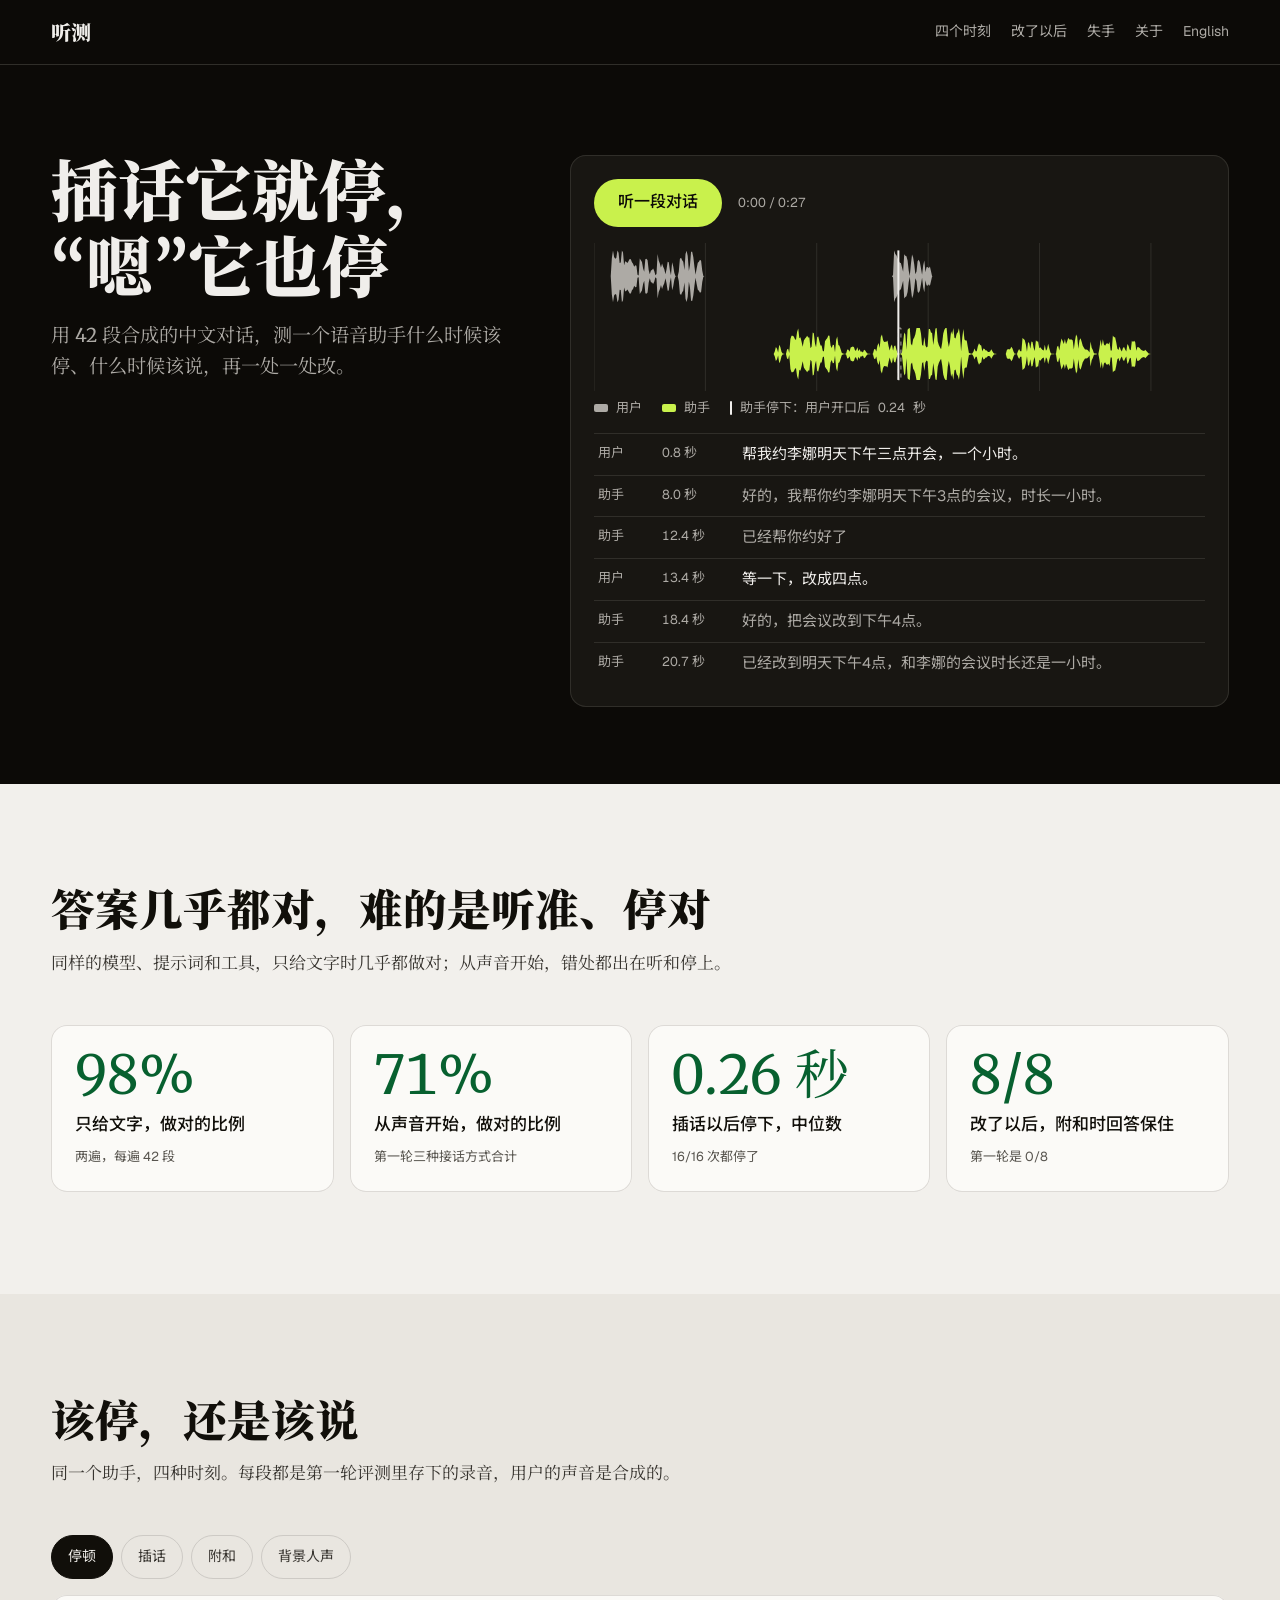
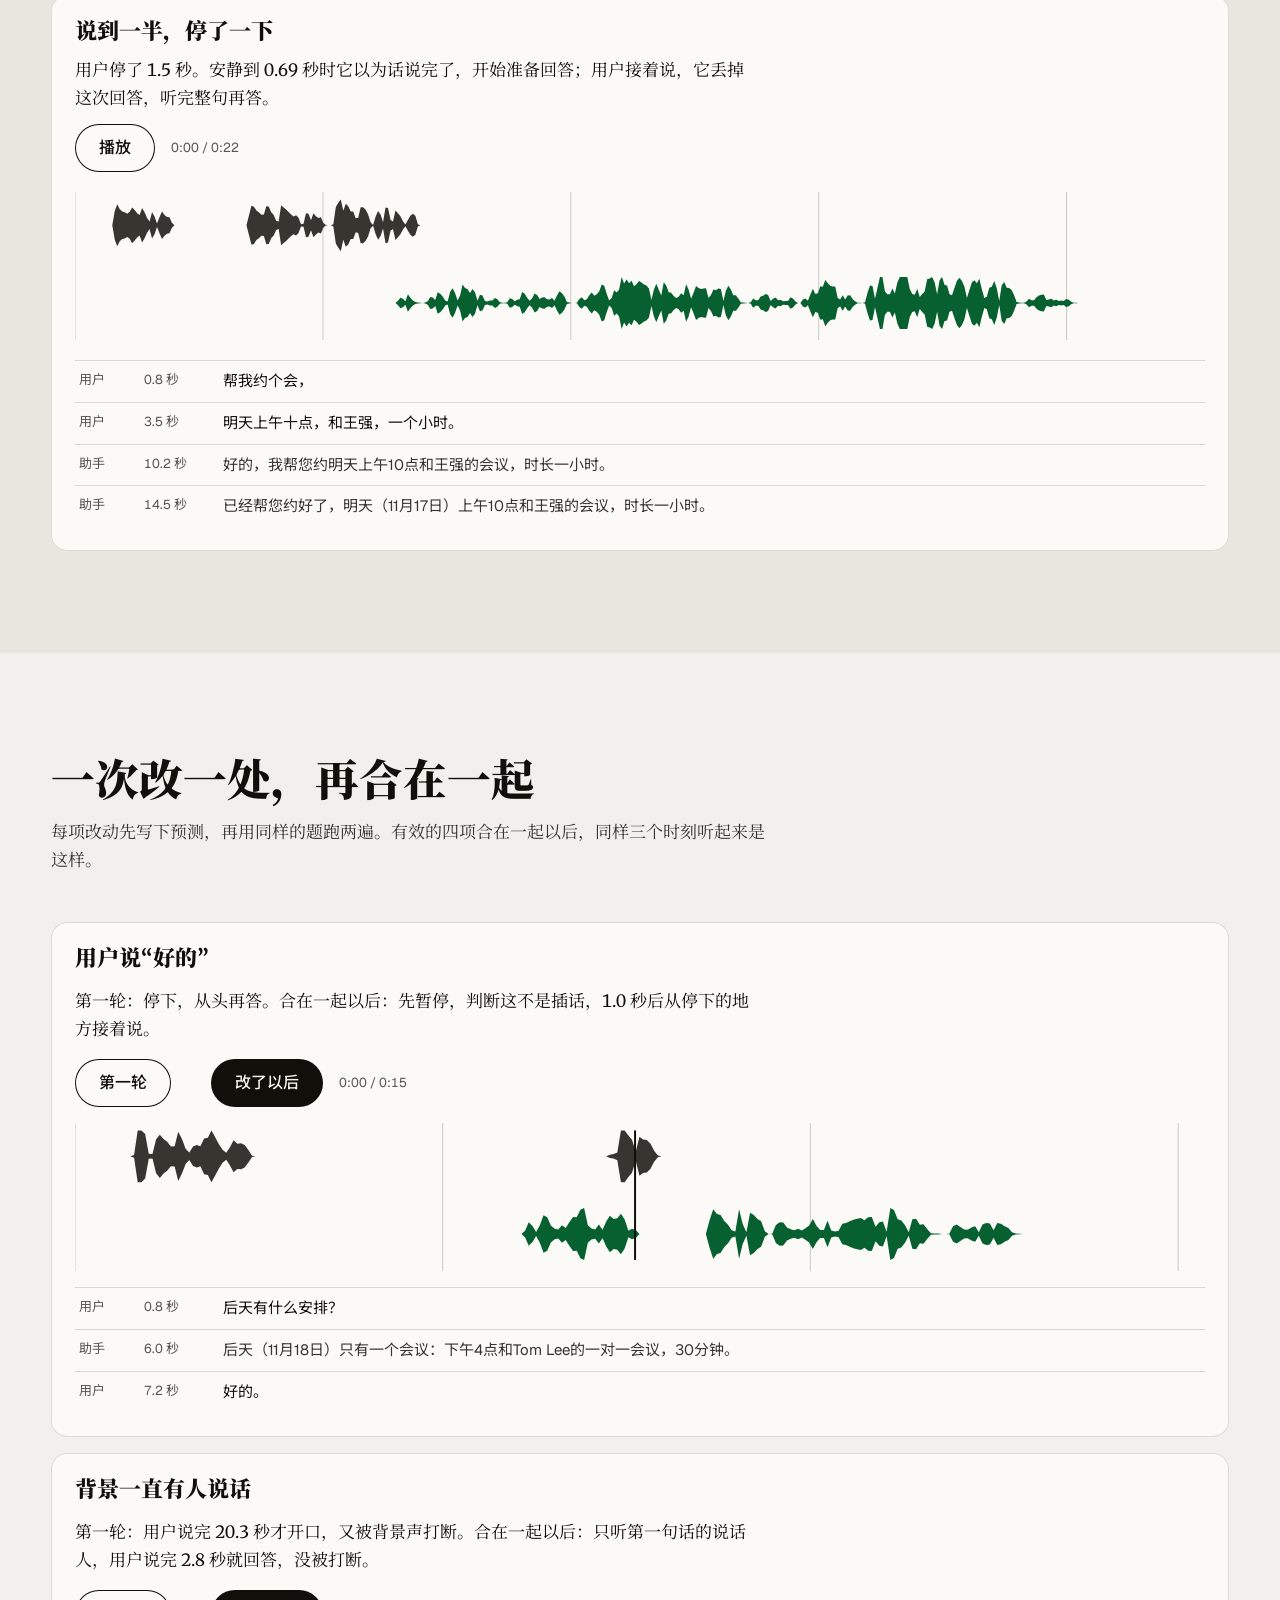
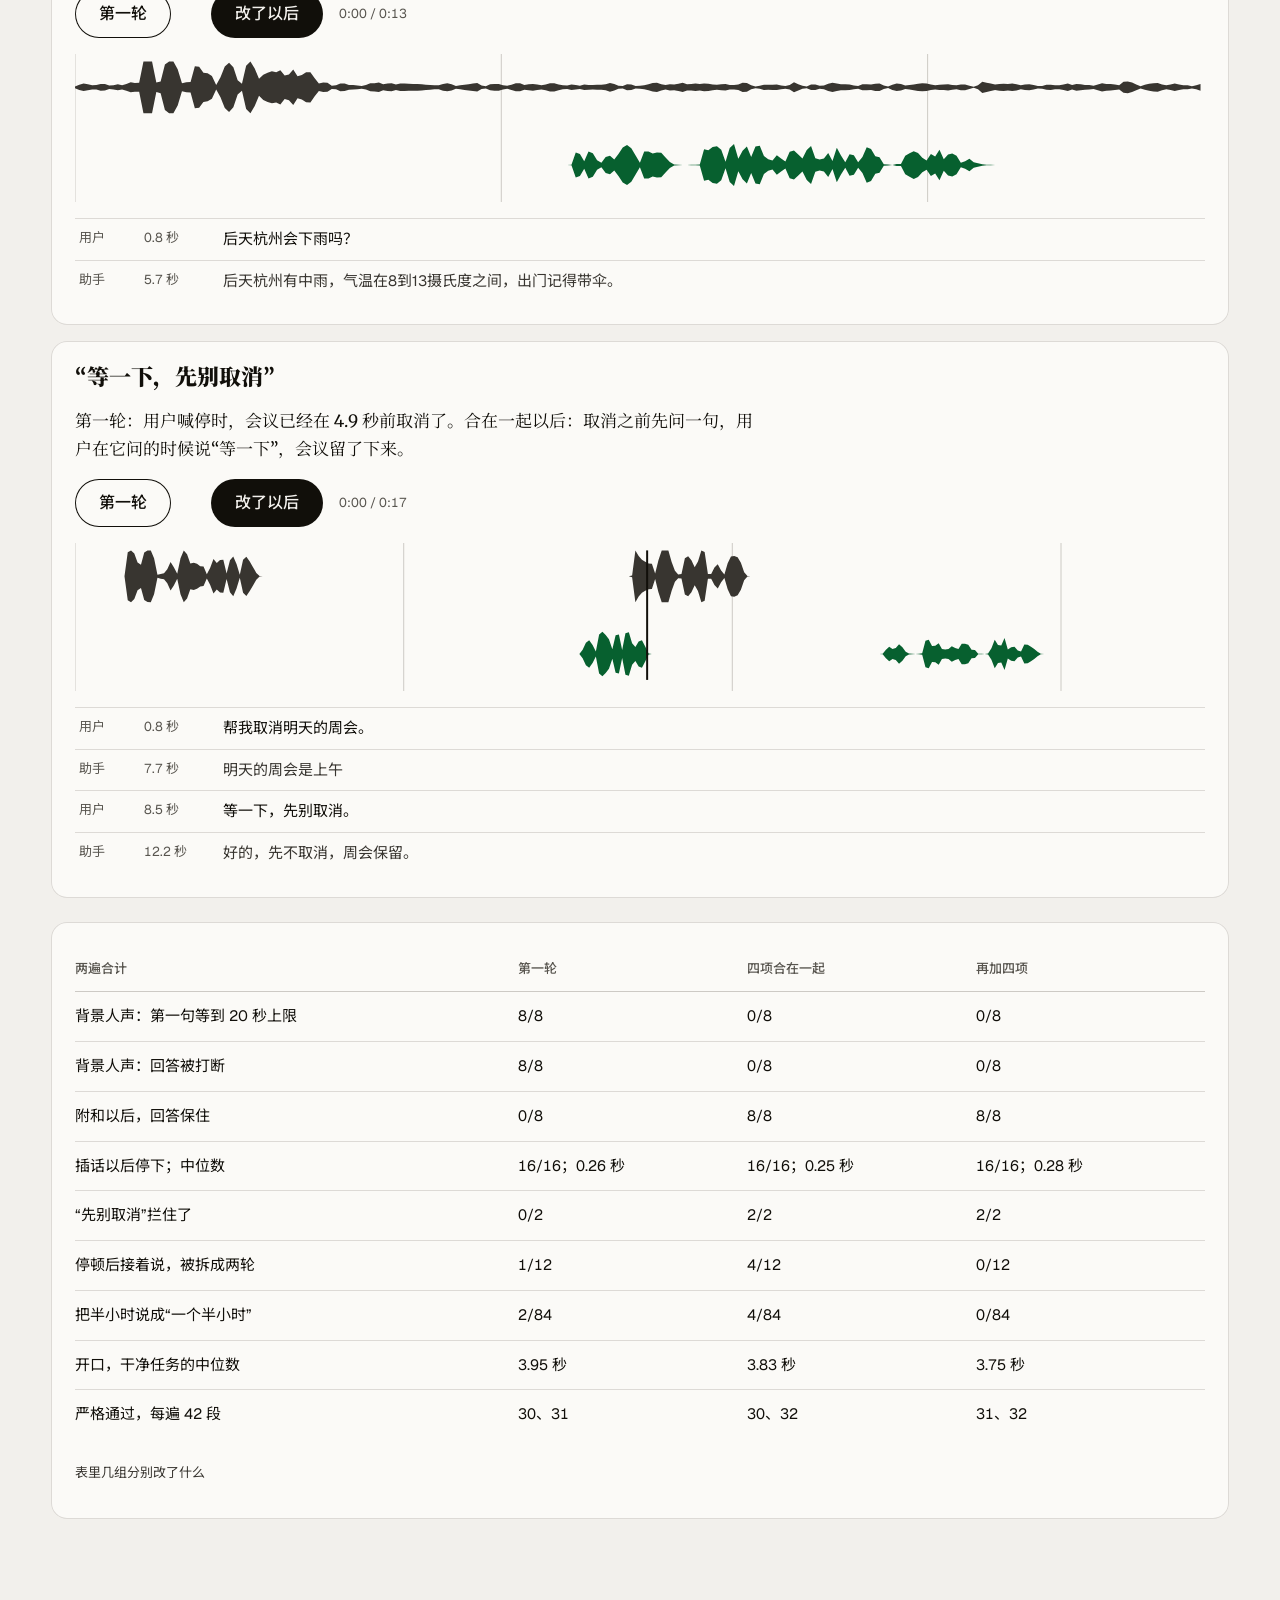
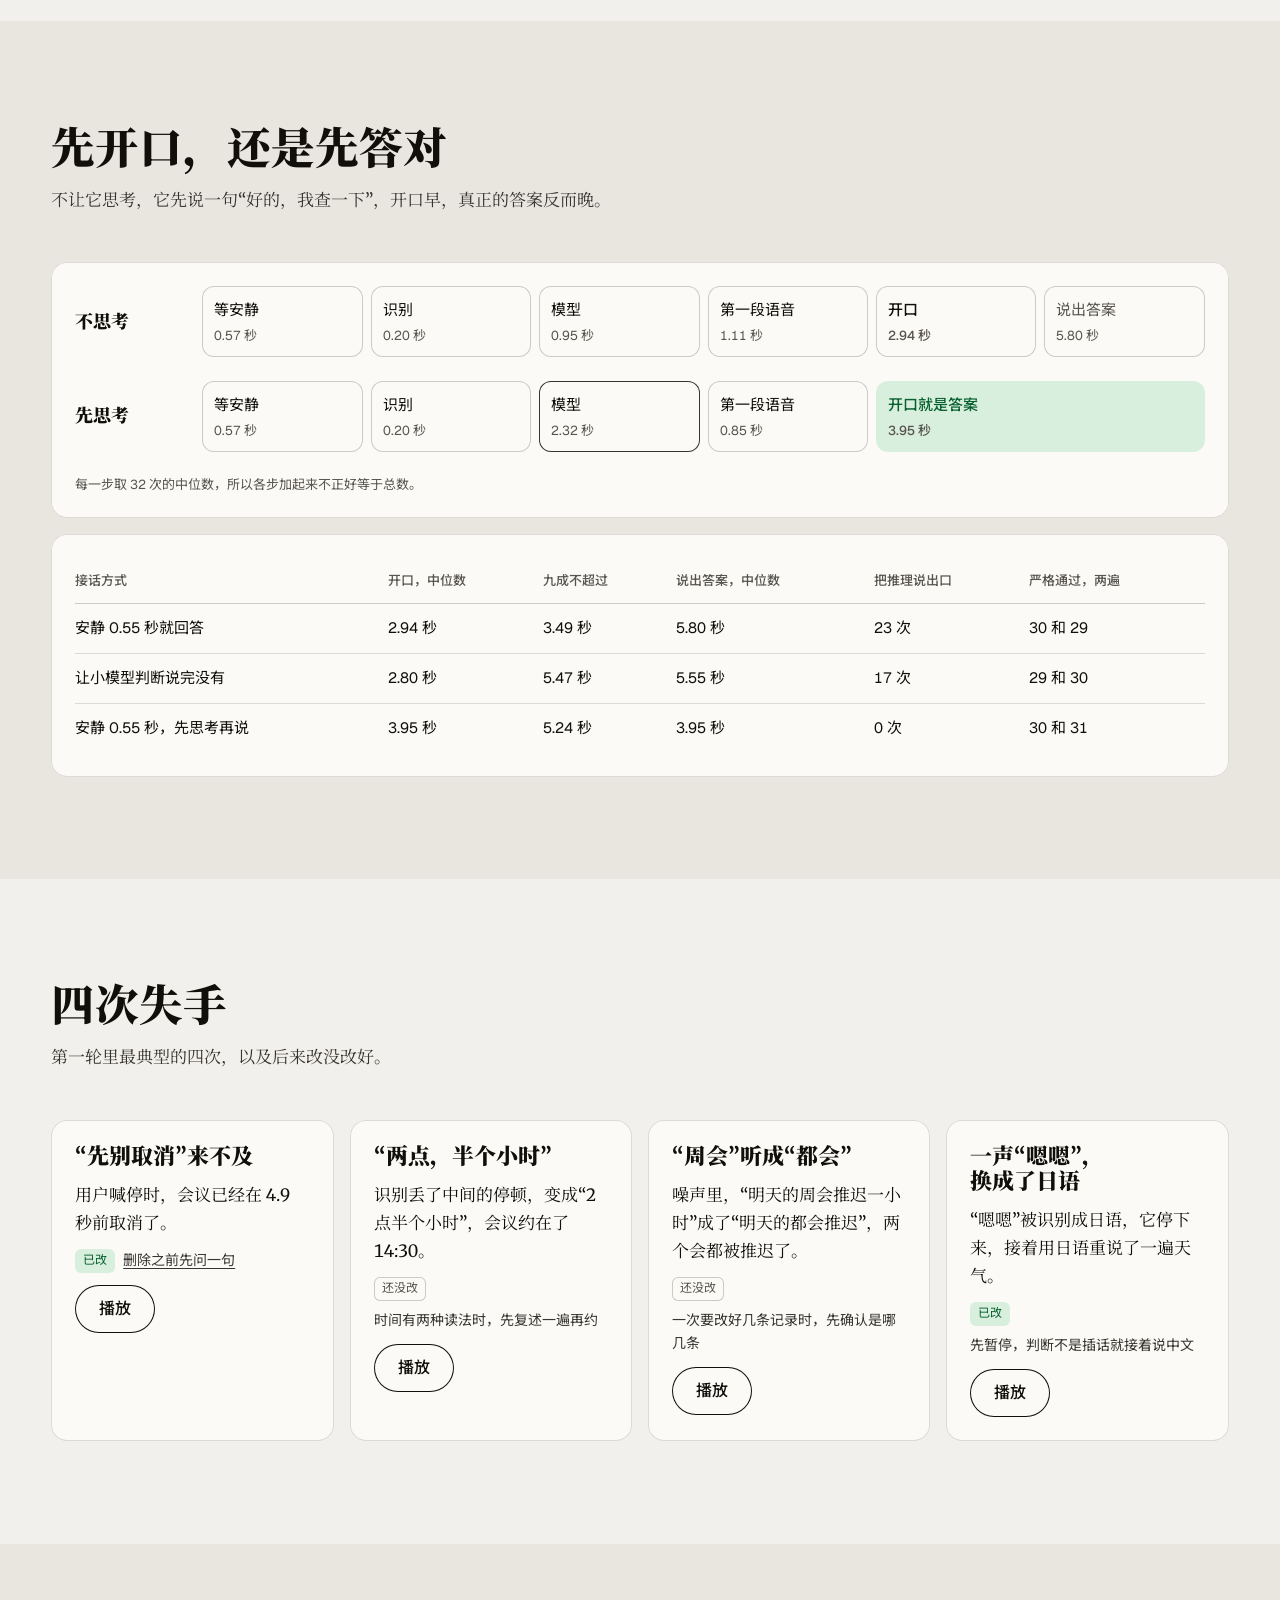
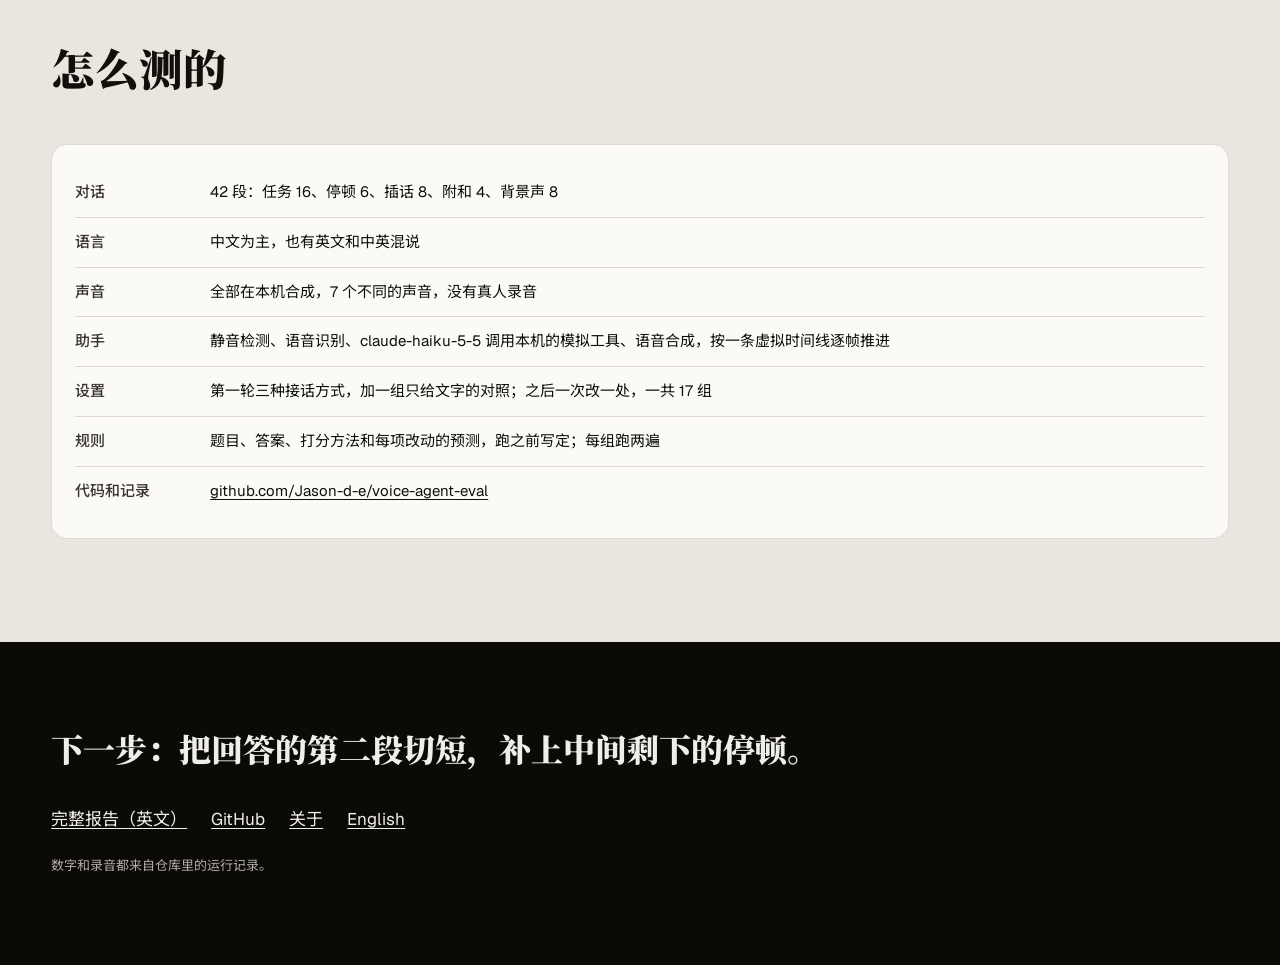
==== index.html @ 93f117f4 "Showcase: recordings, timelines and results of the voice agent evaluation" ====
<!doctype html>
<html lang="zh-CN">
<head>
<meta charset="utf-8">
<meta name="viewport" content="width=device-width, initial-scale=1">
<title>听测：语音助手什么时候该停</title>
<meta name="description" content="用 42 段合成的中文对话，测一个语音助手在停顿、插话、附和和背景人声里什么时候该停、什么时候该说，再一处一处改。">
<meta property="og:title" content="听测：语音助手什么时候该停">
<meta property="og:description" content="插话它就停，“嗯”它也停。录音、时间线、改动前后的对比和失手记录。">
<meta property="og:image" content="og.png">
<meta name="theme-color" content="#232220">
<link rel="icon" href="favicon.svg" type="image/svg+xml">
<link rel="alternate" hreflang="en" href="en.html">
<link rel="stylesheet" href="fonts/fonts.css">
<link rel="stylesheet" href="tokens.css">
<link rel="stylesheet" href="kit.css">
<link rel="stylesheet" href="page.css">
</head>
<body data-pause="暂停" data-load-error="录音没有加载出来，刷新页面再试">
<a class="skip" href="#main">跳到正文</a>

<header class="mast k-night">
  <div class="k-wrap mast__in">
    <a class="wordmark" href="./" aria-current="page">听测</a>
    <nav aria-label="页面导航">
      <ul class="nav">
        <li><a href="#moments">四个时刻</a></li>
        <li><a href="#changes">改了以后</a></li>
        <li><a href="#misses">失手</a></li>
        <li><a href="about.html">关于</a></li>
        <li><a href="en.html" lang="en" hreflang="en">English</a></li>
      </ul>
    </nav>
  </div>
</header>

<main id="main">

<section class="hero k-night" aria-labelledby="hero-title">
  <div class="k-wrap hero__in">
    <div class="k-head hero__head">
      <h1 id="hero-title" data-k-title>插话它就停，“嗯”它也停</h1>
      <p data-k-rise style="--i:2">用 42 段合成的中文对话，测一个语音助手什么时候该停、什么时候该说，再一处一处改。</p>
    </div>
    <div class="hero__clip" data-player="hero" data-k-rise style="--i:3">
      <div class="player">
        <button class="k-btn" type="button" data-play aria-describedby="hero-time">听一段对话</button>
        <p class="k-label readout" id="hero-time"><span data-time>0:00</span> / 0:27</p>
        <audio src="audio/hero.mp3" preload="none" controls></audio>
      </div>
      <figure class="clip" data-clip="hero">
        <svg class="timeline" viewBox="0 0 1000 160" role="img" aria-label="I01 的对话时间线：上面一条是用户，下面一条是助手" preserveAspectRatio="none"><line class="tick" x1="0.0" x2="0.0" y1="0" y2="160"/><line class="tick" x1="182.3" x2="182.3" y1="0" y2="160"/><line class="tick" x1="364.6" x2="364.6" y1="0" y2="160"/><line class="tick" x1="547.0" x2="547.0" y1="0" y2="160"/><line class="tick" x1="729.3" x2="729.3" y1="0" y2="160"/><line class="tick" x1="911.6" x2="911.6" y1="0" y2="160"/><path class="env env-user" d="M0.0,36.0 L0.0,36.0 1.8,36.0 3.7,36.0 5.5,36.0 7.3,36.0 9.1,36.0 11.0,36.0 12.8,36.0 14.6,36.0 16.4,36.0 18.3,36.0 20.1,36.0 21.9,36.0 23.7,36.0 25.6,36.0 27.4,36.0 29.2,16.4 31.1,8.0 32.9,15.2 34.7,16.9 36.5,16.1 38.4,8.0 40.2,10.6 42.0,21.5 43.8,21.2 45.7,8.0 47.5,10.2 49.3,24.0 51.1,19.6 53.0,20.5 54.8,21.7 56.6,19.5 58.4,17.3 60.3,17.5 62.1,20.8 63.9,22.4 65.8,25.7 67.6,24.1 69.4,24.5 71.2,34.3 73.1,35.0 74.9,16.8 76.7,18.7 78.5,20.6 80.4,27.6 82.2,31.1 84.0,17.6 85.8,17.1 87.7,18.6 89.5,29.1 91.3,33.9 93.2,29.6 95.0,29.2 96.8,27.7 98.6,30.2 100.5,34.9 102.3,33.5 104.1,11.9 105.9,18.9 107.8,22.1 109.6,26.7 111.4,22.2 113.2,25.8 115.1,28.5 116.9,33.8 118.7,28.6 120.6,20.3 122.4,20.7 124.2,29.5 126.0,34.9 127.9,20.9 129.7,25.3 131.5,32.4 133.3,35.8 135.2,36.0 137.0,36.0 138.8,30.9 140.6,17.1 142.5,15.9 144.3,18.7 146.1,20.4 148.0,29.3 149.8,11.8 151.6,8.3 153.4,14.0 155.3,30.2 157.1,23.7 158.9,9.5 160.7,9.4 162.6,15.5 164.4,25.7 166.2,34.3 168.0,27.7 169.9,21.4 171.7,20.3 173.5,18.1 175.3,19.1 177.2,29.9 179.0,35.6 180.8,36.0 182.7,36.0 184.5,36.0 186.3,36.0 188.1,36.0 190.0,36.0 191.8,36.0 193.6,36.0 195.4,36.0 197.3,36.0 199.1,36.0 200.9,36.0 202.7,36.0 204.6,36.0 206.4,36.0 208.2,36.0 210.1,36.0 211.9,36.0 213.7,36.0 215.5,36.0 217.4,36.0 219.2,36.0 221.0,36.0 222.8,36.0 224.7,36.0 226.5,36.0 228.3,36.0 230.1,36.0 232.0,36.0 233.8,36.0 235.6,36.0 237.5,36.0 239.3,36.0 241.1,36.0 242.9,36.0 244.8,36.0 246.6,36.0 248.4,36.0 250.2,36.0 252.1,36.0 253.9,36.0 255.7,36.0 257.5,36.0 259.4,36.0 261.2,36.0 263.0,36.0 264.9,36.0 266.7,36.0 268.5,36.0 270.3,36.0 272.2,36.0 274.0,36.0 275.8,36.0 277.6,36.0 279.5,36.0 281.3,36.0 283.1,36.0 284.9,36.0 286.8,36.0 288.6,36.0 290.4,36.0 292.2,36.0 294.1,36.0 295.9,36.0 297.7,36.0 299.6,36.0 301.4,36.0 303.2,36.0 305.0,36.0 306.9,36.0 308.7,36.0 310.5,36.0 312.3,36.0 314.2,36.0 316.0,36.0 317.8,36.0 319.6,36.0 321.5,36.0 323.3,36.0 325.1,36.0 327.0,36.0 328.8,36.0 330.6,36.0 332.4,36.0 334.3,36.0 336.1,36.0 337.9,36.0 339.7,36.0 341.6,36.0 343.4,36.0 345.2,36.0 347.0,36.0 348.9,36.0 350.7,36.0 352.5,36.0 354.4,36.0 356.2,36.0 358.0,36.0 359.8,36.0 361.7,36.0 363.5,36.0 365.3,36.0 367.1,36.0 369.0,36.0 370.8,36.0 372.6,36.0 374.4,36.0 376.3,36.0 378.1,36.0 379.9,36.0 381.7,36.0 383.6,36.0 385.4,36.0 387.2,36.0 389.1,36.0 390.9,36.0 392.7,36.0 394.5,36.0 396.4,36.0 398.2,36.0 400.0,36.0 401.8,36.0 403.7,36.0 405.5,36.0 407.3,36.0 409.1,36.0 411.0,36.0 412.8,36.0 414.6,36.0 416.5,36.0 418.3,36.0 420.1,36.0 421.9,36.0 423.8,36.0 425.6,36.0 427.4,36.0 429.2,36.0 431.1,36.0 432.9,36.0 434.7,36.0 436.5,36.0 438.4,36.0 440.2,36.0 442.0,36.0 443.9,36.0 445.7,36.0 447.5,36.0 449.3,36.0 451.2,36.0 453.0,36.0 454.8,36.0 456.6,36.0 458.5,36.0 460.3,36.0 462.1,36.0 463.9,36.0 465.8,36.0 467.6,36.0 469.4,36.0 471.3,36.0 473.1,36.0 474.9,36.0 476.7,36.0 478.6,36.0 480.4,36.0 482.2,36.0 484.0,36.0 485.9,36.0 487.7,36.0 489.5,34.7 491.3,8.0 493.2,11.9 495.0,13.3 496.8,16.1 498.6,19.0 500.5,21.4 502.3,21.6 504.1,26.3 506.0,31.2 507.8,12.1 509.6,13.7 511.4,14.3 513.3,19.0 515.1,29.7 516.9,35.6 518.7,22.9 520.6,12.3 522.4,15.6 524.2,23.2 526.0,33.9 527.9,30.8 529.7,19.6 531.5,18.0 533.4,20.7 535.2,27.3 537.0,34.4 538.8,24.2 540.7,18.8 542.5,31.6 544.3,26.3 546.1,25.9 548.0,27.4 549.8,25.4 551.6,30.6 553.4,35.9 555.3,36.0 557.1,36.0 558.9,36.0 560.8,36.0 562.6,36.0 564.4,36.0 566.2,36.0 568.1,36.0 569.9,36.0 571.7,36.0 573.5,36.0 575.4,36.0 577.2,36.0 579.0,36.0 580.8,36.0 582.7,36.0 584.5,36.0 586.3,36.0 588.2,36.0 590.0,36.0 591.8,36.0 593.6,36.0 595.5,36.0 597.3,36.0 599.1,36.0 600.9,36.0 602.8,36.0 604.6,36.0 606.4,36.0 608.2,36.0 610.1,36.0 611.9,36.0 613.7,36.0 615.5,36.0 617.4,36.0 619.2,36.0 621.0,36.0 622.9,36.0 624.7,36.0 626.5,36.0 628.3,36.0 630.2,36.0 632.0,36.0 633.8,36.0 635.6,36.0 637.5,36.0 639.3,36.0 641.1,36.0 642.9,36.0 644.8,36.0 646.6,36.0 648.4,36.0 650.3,36.0 652.1,36.0 653.9,36.0 655.7,36.0 657.6,36.0 659.4,36.0 661.2,36.0 663.0,36.0 664.9,36.0 666.7,36.0 668.5,36.0 670.3,36.0 672.2,36.0 674.0,36.0 675.8,36.0 677.7,36.0 679.5,36.0 681.3,36.0 683.1,36.0 685.0,36.0 686.8,36.0 688.6,36.0 690.4,36.0 692.3,36.0 694.1,36.0 695.9,36.0 697.7,36.0 699.6,36.0 701.4,36.0 703.2,36.0 705.0,36.0 706.9,36.0 708.7,36.0 710.5,36.0 712.4,36.0 714.2,36.0 716.0,36.0 717.8,36.0 719.7,36.0 721.5,36.0 723.3,36.0 725.1,36.0 727.0,36.0 728.8,36.0 730.6,36.0 732.4,36.0 734.3,36.0 736.1,36.0 737.9,36.0 739.8,36.0 741.6,36.0 743.4,36.0 745.2,36.0 747.1,36.0 748.9,36.0 750.7,36.0 752.5,36.0 754.4,36.0 756.2,36.0 758.0,36.0 759.8,36.0 761.7,36.0 763.5,36.0 765.3,36.0 767.2,36.0 769.0,36.0 770.8,36.0 772.6,36.0 774.5,36.0 776.3,36.0 778.1,36.0 779.9,36.0 781.8,36.0 783.6,36.0 785.4,36.0 787.2,36.0 789.1,36.0 790.9,36.0 792.7,36.0 794.6,36.0 796.4,36.0 798.2,36.0 800.0,36.0 801.9,36.0 803.7,36.0 805.5,36.0 807.3,36.0 809.2,36.0 811.0,36.0 812.8,36.0 814.6,36.0 816.5,36.0 818.3,36.0 820.1,36.0 821.9,36.0 823.8,36.0 825.6,36.0 827.4,36.0 829.3,36.0 831.1,36.0 832.9,36.0 834.7,36.0 836.6,36.0 838.4,36.0 840.2,36.0 842.0,36.0 843.9,36.0 845.7,36.0 847.5,36.0 849.3,36.0 851.2,36.0 853.0,36.0 854.8,36.0 856.7,36.0 858.5,36.0 860.3,36.0 862.1,36.0 864.0,36.0 865.8,36.0 867.6,36.0 869.4,36.0 871.3,36.0 873.1,36.0 874.9,36.0 876.7,36.0 878.6,36.0 880.4,36.0 882.2,36.0 884.1,36.0 885.9,36.0 887.7,36.0 889.5,36.0 891.4,36.0 893.2,36.0 895.0,36.0 896.8,36.0 898.7,36.0 900.5,36.0 902.3,36.0 904.1,36.0 906.0,36.0 907.8,36.0 909.6,36.0 911.5,36.0 913.3,36.0 915.1,36.0 916.9,36.0 918.8,36.0 920.6,36.0 922.4,36.0 924.2,36.0 926.1,36.0 927.9,36.0 929.7,36.0 931.5,36.0 933.4,36.0 935.2,36.0 937.0,36.0 938.8,36.0 940.7,36.0 942.5,36.0 944.3,36.0 946.2,36.0 948.0,36.0 949.8,36.0 951.6,36.0 953.5,36.0 955.3,36.0 957.1,36.0 958.9,36.0 960.8,36.0 962.6,36.0 964.4,36.0 966.2,36.0 968.1,36.0 969.9,36.0 971.7,36.0 973.6,36.0 975.4,36.0 977.2,36.0 979.0,36.0 980.9,36.0 982.7,36.0 984.5,36.0 986.3,36.0 988.2,36.0 990.0,36.0 991.8,36.0 993.6,36.0 995.5,36.0 997.3,36.0 999.1,36.0 L999.1,36.0 997.3,36.0 995.5,36.0 993.6,36.0 991.8,36.0 990.0,36.0 988.2,36.0 986.3,36.0 984.5,36.0 982.7,36.0 980.9,36.0 979.0,36.0 977.2,36.0 975.4,36.0 973.6,36.0 971.7,36.0 969.9,36.0 968.1,36.0 966.2,36.0 964.4,36.0 962.6,36.0 960.8,36.0 958.9,36.0 957.1,36.0 955.3,36.0 953.5,36.0 951.6,36.0 949.8,36.0 948.0,36.0 946.2,36.0 944.3,36.0 942.5,36.0 940.7,36.0 938.8,36.0 937.0,36.0 935.2,36.0 933.4,36.0 931.5,36.0 929.7,36.0 927.9,36.0 926.1,36.0 924.2,36.0 922.4,36.0 920.6,36.0 918.8,36.0 916.9,36.0 915.1,36.0 913.3,36.0 911.5,36.0 909.6,36.0 907.8,36.0 906.0,36.0 904.1,36.0 902.3,36.0 900.5,36.0 898.7,36.0 896.8,36.0 895.0,36.0 893.2,36.0 891.4,36.0 889.5,36.0 887.7,36.0 885.9,36.0 884.1,36.0 882.2,36.0 880.4,36.0 878.6,36.0 876.7,36.0 874.9,36.0 873.1,36.0 871.3,36.0 869.4,36.0 867.6,36.0 865.8,36.0 864.0,36.0 862.1,36.0 860.3,36.0 858.5,36.0 856.7,36.0 854.8,36.0 853.0,36.0 851.2,36.0 849.3,36.0 847.5,36.0 845.7,36.0 843.9,36.0 842.0,36.0 840.2,36.0 838.4,36.0 836.6,36.0 834.7,36.0 832.9,36.0 831.1,36.0 829.3,36.0 827.4,36.0 825.6,36.0 823.8,36.0 821.9,36.0 820.1,36.0 818.3,36.0 816.5,36.0 814.6,36.0 812.8,36.0 811.0,36.0 809.2,36.0 807.3,36.0 805.5,36.0 803.7,36.0 801.9,36.0 800.0,36.0 798.2,36.0 796.4,36.0 794.6,36.0 792.7,36.0 790.9,36.0 789.1,36.0 787.2,36.0 785.4,36.0 783.6,36.0 781.8,36.0 779.9,36.0 778.1,36.0 776.3,36.0 774.5,36.0 772.6,36.0 770.8,36.0 769.0,36.0 767.2,36.0 765.3,36.0 763.5,36.0 761.7,36.0 759.8,36.0 758.0,36.0 756.2,36.0 754.4,36.0 752.5,36.0 750.7,36.0 748.9,36.0 747.1,36.0 745.2,36.0 743.4,36.0 741.6,36.0 739.8,36.0 737.9,36.0 736.1,36.0 734.3,36.0 732.4,36.0 730.6,36.0 728.8,36.0 727.0,36.0 725.1,36.0 723.3,36.0 721.5,36.0 719.7,36.0 717.8,36.0 716.0,36.0 714.2,36.0 712.4,36.0 710.5,36.0 708.7,36.0 706.9,36.0 705.0,36.0 703.2,36.0 701.4,36.0 699.6,36.0 697.7,36.0 695.9,36.0 694.1,36.0 692.3,36.0 690.4,36.0 688.6,36.0 686.8,36.0 685.0,36.0 683.1,36.0 681.3,36.0 679.5,36.0 677.7,36.0 675.8,36.0 674.0,36.0 672.2,36.0 670.3,36.0 668.5,36.0 666.7,36.0 664.9,36.0 663.0,36.0 661.2,36.0 659.4,36.0 657.6,36.0 655.7,36.0 653.9,36.0 652.1,36.0 650.3,36.0 648.4,36.0 646.6,36.0 644.8,36.0 642.9,36.0 641.1,36.0 639.3,36.0 637.5,36.0 635.6,36.0 633.8,36.0 632.0,36.0 630.2,36.0 628.3,36.0 626.5,36.0 624.7,36.0 622.9,36.0 621.0,36.0 619.2,36.0 617.4,36.0 615.5,36.0 613.7,36.0 611.9,36.0 610.1,36.0 608.2,36.0 606.4,36.0 604.6,36.0 602.8,36.0 600.9,36.0 599.1,36.0 597.3,36.0 595.5,36.0 593.6,36.0 591.8,36.0 590.0,36.0 588.2,36.0 586.3,36.0 584.5,36.0 582.7,36.0 580.8,36.0 579.0,36.0 577.2,36.0 575.4,36.0 573.5,36.0 571.7,36.0 569.9,36.0 568.1,36.0 566.2,36.0 564.4,36.0 562.6,36.0 560.8,36.0 558.9,36.0 557.1,36.0 555.3,36.0 553.4,36.1 551.6,41.4 549.8,46.6 548.0,44.6 546.1,46.1 544.3,45.7 542.5,40.4 540.7,53.2 538.8,47.8 537.0,37.6 535.2,44.7 533.4,51.3 531.5,54.0 529.7,52.4 527.9,41.2 526.0,38.1 524.2,48.8 522.4,56.4 520.6,59.7 518.7,49.1 516.9,36.4 515.1,42.3 513.3,53.0 511.4,57.7 509.6,58.3 507.8,59.9 506.0,40.8 504.1,45.7 502.3,50.4 500.5,50.6 498.6,53.0 496.8,55.9 495.0,58.7 493.2,60.1 491.3,64.0 489.5,37.3 487.7,36.0 485.9,36.0 484.0,36.0 482.2,36.0 480.4,36.0 478.6,36.0 476.7,36.0 474.9,36.0 473.1,36.0 471.3,36.0 469.4,36.0 467.6,36.0 465.8,36.0 463.9,36.0 462.1,36.0 460.3,36.0 458.5,36.0 456.6,36.0 454.8,36.0 453.0,36.0 451.2,36.0 449.3,36.0 447.5,36.0 445.7,36.0 443.9,36.0 442.0,36.0 440.2,36.0 438.4,36.0 436.5,36.0 434.7,36.0 432.9,36.0 431.1,36.0 429.2,36.0 427.4,36.0 425.6,36.0 423.8,36.0 421.9,36.0 420.1,36.0 418.3,36.0 416.5,36.0 414.6,36.0 412.8,36.0 411.0,36.0 409.1,36.0 407.3,36.0 405.5,36.0 403.7,36.0 401.8,36.0 400.0,36.0 398.2,36.0 396.4,36.0 394.5,36.0 392.7,36.0 390.9,36.0 389.1,36.0 387.2,36.0 385.4,36.0 383.6,36.0 381.7,36.0 379.9,36.0 378.1,36.0 376.3,36.0 374.4,36.0 372.6,36.0 370.8,36.0 369.0,36.0 367.1,36.0 365.3,36.0 363.5,36.0 361.7,36.0 359.8,36.0 358.0,36.0 356.2,36.0 354.4,36.0 352.5,36.0 350.7,36.0 348.9,36.0 347.0,36.0 345.2,36.0 343.4,36.0 341.6,36.0 339.7,36.0 337.9,36.0 336.1,36.0 334.3,36.0 332.4,36.0 330.6,36.0 328.8,36.0 327.0,36.0 325.1,36.0 323.3,36.0 321.5,36.0 319.6,36.0 317.8,36.0 316.0,36.0 314.2,36.0 312.3,36.0 310.5,36.0 308.7,36.0 306.9,36.0 305.0,36.0 303.2,36.0 301.4,36.0 299.6,36.0 297.7,36.0 295.9,36.0 294.1,36.0 292.2,36.0 290.4,36.0 288.6,36.0 286.8,36.0 284.9,36.0 283.1,36.0 281.3,36.0 279.5,36.0 277.6,36.0 275.8,36.0 274.0,36.0 272.2,36.0 270.3,36.0 268.5,36.0 266.7,36.0 264.9,36.0 263.0,36.0 261.2,36.0 259.4,36.0 257.5,36.0 255.7,36.0 253.9,36.0 252.1,36.0 250.2,36.0 248.4,36.0 246.6,36.0 244.8,36.0 242.9,36.0 241.1,36.0 239.3,36.0 237.5,36.0 235.6,36.0 233.8,36.0 232.0,36.0 230.1,36.0 228.3,36.0 226.5,36.0 224.7,36.0 222.8,36.0 221.0,36.0 219.2,36.0 217.4,36.0 215.5,36.0 213.7,36.0 211.9,36.0 210.1,36.0 208.2,36.0 206.4,36.0 204.6,36.0 202.7,36.0 200.9,36.0 199.1,36.0 197.3,36.0 195.4,36.0 193.6,36.0 191.8,36.0 190.0,36.0 188.1,36.0 186.3,36.0 184.5,36.0 182.7,36.0 180.8,36.0 179.0,36.4 177.2,42.1 175.3,52.9 173.5,53.9 171.7,51.7 169.9,50.6 168.0,44.3 166.2,37.7 164.4,46.3 162.6,56.5 160.7,62.6 158.9,62.5 157.1,48.3 155.3,41.8 153.4,58.0 151.6,63.7 149.8,60.2 148.0,42.7 146.1,51.6 144.3,53.3 142.5,56.1 140.6,54.9 138.8,41.1 137.0,36.0 135.2,36.0 133.3,36.2 131.5,39.6 129.7,46.7 127.9,51.1 126.0,37.1 124.2,42.5 122.4,51.3 120.6,51.7 118.7,43.4 116.9,38.2 115.1,43.5 113.2,46.2 111.4,49.8 109.6,45.3 107.8,49.9 105.9,53.1 104.1,60.1 102.3,38.5 100.5,37.1 98.6,41.8 96.8,44.3 95.0,42.8 93.2,42.4 91.3,38.1 89.5,42.9 87.7,53.4 85.8,54.9 84.0,54.4 82.2,40.9 80.4,44.4 78.5,51.4 76.7,53.3 74.9,55.2 73.1,37.0 71.2,37.7 69.4,47.5 67.6,47.9 65.8,46.3 63.9,49.6 62.1,51.2 60.3,54.5 58.4,54.7 56.6,52.5 54.8,50.3 53.0,51.5 51.1,52.4 49.3,48.0 47.5,61.8 45.7,64.0 43.8,50.8 42.0,50.5 40.2,61.4 38.4,64.0 36.5,55.9 34.7,55.1 32.9,56.8 31.1,64.0 29.2,55.6 27.4,36.0 25.6,36.0 23.7,36.0 21.9,36.0 20.1,36.0 18.3,36.0 16.4,36.0 14.6,36.0 12.8,36.0 11.0,36.0 9.1,36.0 7.3,36.0 5.5,36.0 3.7,36.0 1.8,36.0 0.0,36.0 Z"/><path class="env env-agent" d="M0.0,120.0 L0.0,120.0 1.8,120.0 3.7,120.0 5.5,120.0 7.3,120.0 9.1,120.0 11.0,120.0 12.8,120.0 14.6,120.0 16.4,120.0 18.3,120.0 20.1,120.0 21.9,120.0 23.7,120.0 25.6,120.0 27.4,120.0 29.2,120.0 31.1,120.0 32.9,120.0 34.7,120.0 36.5,120.0 38.4,120.0 40.2,120.0 42.0,120.0 43.8,120.0 45.7,120.0 47.5,120.0 49.3,120.0 51.1,120.0 53.0,120.0 54.8,120.0 56.6,120.0 58.4,120.0 60.3,120.0 62.1,120.0 63.9,120.0 65.8,120.0 67.6,120.0 69.4,120.0 71.2,120.0 73.1,120.0 74.9,120.0 76.7,120.0 78.5,120.0 80.4,120.0 82.2,120.0 84.0,120.0 85.8,120.0 87.7,120.0 89.5,120.0 91.3,120.0 93.2,120.0 95.0,120.0 96.8,120.0 98.6,120.0 100.5,120.0 102.3,120.0 104.1,120.0 105.9,120.0 107.8,120.0 109.6,120.0 111.4,120.0 113.2,120.0 115.1,120.0 116.9,120.0 118.7,120.0 120.6,120.0 122.4,120.0 124.2,120.0 126.0,120.0 127.9,120.0 129.7,120.0 131.5,120.0 133.3,120.0 135.2,120.0 137.0,120.0 138.8,120.0 140.6,120.0 142.5,120.0 144.3,120.0 146.1,120.0 148.0,120.0 149.8,120.0 151.6,120.0 153.4,120.0 155.3,120.0 157.1,120.0 158.9,120.0 160.7,120.0 162.6,120.0 164.4,120.0 166.2,120.0 168.0,120.0 169.9,120.0 171.7,120.0 173.5,120.0 175.3,120.0 177.2,120.0 179.0,120.0 180.8,120.0 182.7,120.0 184.5,120.0 186.3,120.0 188.1,120.0 190.0,120.0 191.8,120.0 193.6,120.0 195.4,120.0 197.3,120.0 199.1,120.0 200.9,120.0 202.7,120.0 204.6,120.0 206.4,120.0 208.2,120.0 210.1,120.0 211.9,120.0 213.7,120.0 215.5,120.0 217.4,120.0 219.2,120.0 221.0,120.0 222.8,120.0 224.7,120.0 226.5,120.0 228.3,120.0 230.1,120.0 232.0,120.0 233.8,120.0 235.6,120.0 237.5,120.0 239.3,120.0 241.1,120.0 242.9,120.0 244.8,120.0 246.6,120.0 248.4,120.0 250.2,120.0 252.1,120.0 253.9,120.0 255.7,120.0 257.5,120.0 259.4,120.0 261.2,120.0 263.0,120.0 264.9,120.0 266.7,120.0 268.5,120.0 270.3,120.0 272.2,120.0 274.0,120.0 275.8,120.0 277.6,120.0 279.5,120.0 281.3,120.0 283.1,120.0 284.9,120.0 286.8,120.0 288.6,120.0 290.4,120.0 292.2,120.0 294.1,120.0 295.9,117.4 297.7,112.3 299.6,114.3 301.4,118.3 303.2,109.9 305.0,112.5 306.9,117.6 308.7,119.5 310.5,119.6 312.3,119.9 314.2,119.9 316.0,115.2 317.8,114.4 319.6,118.8 321.5,103.7 323.3,100.4 325.1,100.2 327.0,101.2 328.8,103.9 330.6,104.9 332.4,96.1 334.3,92.4 336.1,103.0 337.9,101.9 339.7,106.4 341.6,112.2 343.4,105.7 345.2,103.6 347.0,102.1 348.9,100.4 350.7,102.1 352.5,102.2 354.4,113.7 356.2,112.0 358.0,96.8 359.8,97.6 361.7,108.6 363.5,112.7 365.3,101.6 367.1,101.0 369.0,106.4 370.8,110.7 372.6,110.7 374.4,116.4 376.3,117.2 378.1,106.2 379.9,104.2 381.7,102.9 383.6,100.1 385.4,100.2 387.2,110.8 389.1,113.5 390.9,110.1 392.7,110.4 394.5,118.2 396.4,104.5 398.2,101.2 400.0,110.4 401.8,111.2 403.7,114.8 405.5,118.6 407.3,119.5 409.1,119.7 411.0,119.9 412.8,119.3 414.6,115.2 416.5,115.5 418.3,117.5 420.1,113.0 421.9,112.3 423.8,111.9 425.6,112.6 427.4,116.4 429.2,116.0 431.1,112.8 432.9,117.1 434.7,114.7 436.5,117.5 438.4,117.3 440.2,118.3 442.0,115.5 443.9,116.1 445.7,118.0 447.5,119.5 449.3,119.6 451.2,119.8 453.0,119.9 454.8,120.0 456.6,119.8 458.5,114.8 460.3,114.6 462.1,117.4 463.9,111.0 465.8,108.2 467.6,113.6 469.4,101.5 471.3,99.0 473.1,104.9 474.9,107.0 476.7,106.7 478.6,106.8 480.4,105.5 482.2,111.7 484.0,116.2 485.9,111.6 487.7,109.6 489.5,116.6 491.3,111.3 493.2,110.7 495.0,115.3 496.8,118.8 498.6,119.6 500.5,119.7 502.3,119.8 504.1,118.5 506.0,107.1 507.8,96.7 509.6,98.9 511.4,115.4 513.3,93.8 515.1,92.5 516.9,92.0 518.7,108.9 520.6,110.9 522.4,104.0 524.2,102.1 526.0,98.6 527.9,92.0 529.7,92.0 531.5,92.0 533.4,92.0 535.2,97.9 537.0,109.9 538.8,111.4 540.7,101.5 542.5,110.9 544.3,113.0 546.1,111.8 548.0,93.1 549.8,93.0 551.6,96.7 553.4,97.4 555.3,110.3 557.1,101.8 558.9,92.3 560.8,92.0 562.6,106.1 564.4,110.3 566.2,112.7 568.1,114.9 569.9,107.9 571.7,97.9 573.5,93.9 575.4,92.0 577.2,92.0 579.0,106.0 580.8,112.3 582.7,106.1 584.5,95.3 586.3,98.8 588.2,92.0 590.0,102.5 591.8,103.3 593.6,98.1 595.5,96.5 597.3,92.2 599.1,100.4 600.9,117.2 602.8,102.1 604.6,93.0 606.4,104.3 608.2,105.5 610.1,105.5 611.9,112.5 613.7,118.8 615.5,119.2 617.4,119.6 619.2,119.5 621.0,117.6 622.9,114.1 624.7,117.1 626.5,117.0 628.3,111.7 630.2,108.3 632.0,110.2 633.8,110.9 635.6,117.3 637.5,114.1 639.3,114.5 641.1,116.2 642.9,116.2 644.8,117.9 646.6,117.9 648.4,117.4 650.3,114.8 652.1,117.1 653.9,118.9 655.7,119.6 657.6,119.7 659.4,119.9 661.2,120.0 663.0,120.0 664.9,120.0 666.7,120.0 668.5,120.0 670.3,120.0 672.2,120.0 674.0,119.9 675.8,115.8 677.7,114.5 679.5,115.2 681.3,114.6 683.1,112.2 685.0,114.0 686.8,117.6 688.6,119.6 690.4,119.8 692.3,120.0 694.1,116.7 695.9,114.6 697.7,117.0 699.6,117.1 701.4,102.6 703.2,103.7 705.0,104.8 706.9,109.8 708.7,117.5 710.5,107.0 712.4,108.4 714.2,114.3 716.0,106.5 717.8,106.9 719.7,113.6 721.5,116.7 723.3,105.1 725.1,106.6 727.0,106.5 728.8,113.7 730.6,112.7 732.4,114.4 734.3,115.8 736.1,116.1 737.9,110.1 739.8,116.5 741.6,114.6 743.4,108.9 745.2,113.9 747.1,118.4 748.9,119.6 750.7,119.7 752.5,119.6 754.4,119.9 756.2,119.7 758.0,112.1 759.8,111.1 761.7,116.1 763.5,108.3 765.3,103.2 767.2,106.2 769.0,109.1 770.8,103.8 772.6,109.5 774.5,106.2 776.3,102.5 778.1,104.3 779.9,104.2 781.8,104.4 783.6,105.3 785.4,115.1 787.2,105.9 789.1,99.0 790.9,101.3 792.7,114.4 794.6,105.2 796.4,102.9 798.2,106.8 800.0,111.2 801.9,113.2 803.7,115.2 805.5,115.2 807.3,115.3 809.2,116.6 811.0,118.3 812.8,106.5 814.6,113.2 816.5,115.8 818.3,119.2 820.1,119.5 821.9,119.5 823.8,119.9 825.6,119.9 827.4,113.5 829.3,104.2 831.1,111.6 832.9,104.1 834.7,109.7 836.6,111.2 838.4,108.8 840.2,108.5 842.0,109.5 843.9,106.9 845.7,116.1 847.5,116.2 849.3,100.1 851.2,101.8 853.0,101.9 854.8,107.2 856.7,114.2 858.5,115.7 860.3,111.9 862.1,115.4 864.0,117.3 865.8,113.5 867.6,112.5 869.4,115.2 871.3,117.4 873.1,109.1 874.9,111.0 876.7,115.2 878.6,116.0 880.4,105.7 882.2,107.1 884.1,105.7 885.9,107.4 887.7,116.6 889.5,112.4 891.4,112.6 893.2,113.4 895.0,115.0 896.8,116.0 898.7,116.5 900.5,116.7 902.3,115.4 904.1,116.7 906.0,118.2 907.8,119.5 909.6,119.8 911.5,120.0 913.3,120.0 915.1,120.0 916.9,120.0 918.8,120.0 920.6,120.0 922.4,120.0 924.2,120.0 926.1,120.0 927.9,120.0 929.7,120.0 931.5,120.0 933.4,120.0 935.2,120.0 937.0,120.0 938.8,120.0 940.7,120.0 942.5,120.0 944.3,120.0 946.2,120.0 948.0,120.0 949.8,120.0 951.6,120.0 953.5,120.0 955.3,120.0 957.1,120.0 958.9,120.0 960.8,120.0 962.6,120.0 964.4,120.0 966.2,120.0 968.1,120.0 969.9,120.0 971.7,120.0 973.6,120.0 975.4,120.0 977.2,120.0 979.0,120.0 980.9,120.0 982.7,120.0 984.5,120.0 986.3,120.0 988.2,120.0 990.0,120.0 991.8,120.0 993.6,120.0 995.5,120.0 997.3,120.0 999.1,120.0 L999.1,120.0 997.3,120.0 995.5,120.0 993.6,120.0 991.8,120.0 990.0,120.0 988.2,120.0 986.3,120.0 984.5,120.0 982.7,120.0 980.9,120.0 979.0,120.0 977.2,120.0 975.4,120.0 973.6,120.0 971.7,120.0 969.9,120.0 968.1,120.0 966.2,120.0 964.4,120.0 962.6,120.0 960.8,120.0 958.9,120.0 957.1,120.0 955.3,120.0 953.5,120.0 951.6,120.0 949.8,120.0 948.0,120.0 946.2,120.0 944.3,120.0 942.5,120.0 940.7,120.0 938.8,120.0 937.0,120.0 935.2,120.0 933.4,120.0 931.5,120.0 929.7,120.0 927.9,120.0 926.1,120.0 924.2,120.0 922.4,120.0 920.6,120.0 918.8,120.0 916.9,120.0 915.1,120.0 913.3,120.0 911.5,120.0 909.6,120.2 907.8,120.5 906.0,121.8 904.1,123.3 902.3,124.6 900.5,123.3 898.7,123.5 896.8,124.0 895.0,125.0 893.2,126.6 891.4,127.4 889.5,127.6 887.7,123.4 885.9,132.6 884.1,134.3 882.2,132.9 880.4,134.3 878.6,124.0 876.7,124.8 874.9,129.0 873.1,130.9 871.3,122.6 869.4,124.8 867.6,127.5 865.8,126.5 864.0,122.7 862.1,124.6 860.3,128.1 858.5,124.3 856.7,125.8 854.8,132.8 853.0,138.1 851.2,138.2 849.3,139.9 847.5,123.8 845.7,123.9 843.9,133.1 842.0,130.5 840.2,131.5 838.4,131.2 836.6,128.8 834.7,130.3 832.9,135.9 831.1,128.4 829.3,135.8 827.4,126.5 825.6,120.1 823.8,120.1 821.9,120.5 820.1,120.5 818.3,120.8 816.5,124.2 814.6,126.8 812.8,133.5 811.0,121.7 809.2,123.4 807.3,124.7 805.5,124.8 803.7,124.8 801.9,126.8 800.0,128.8 798.2,133.2 796.4,137.1 794.6,134.8 792.7,125.6 790.9,138.7 789.1,141.0 787.2,134.1 785.4,124.9 783.6,134.7 781.8,135.6 779.9,135.8 778.1,135.7 776.3,137.5 774.5,133.8 772.6,130.5 770.8,136.2 769.0,130.9 767.2,133.8 765.3,136.8 763.5,131.7 761.7,123.9 759.8,128.9 758.0,127.9 756.2,120.3 754.4,120.1 752.5,120.4 750.7,120.3 748.9,120.4 747.1,121.6 745.2,126.1 743.4,131.1 741.6,125.4 739.8,123.5 737.9,129.9 736.1,123.9 734.3,124.2 732.4,125.6 730.6,127.3 728.8,126.3 727.0,133.5 725.1,133.4 723.3,134.9 721.5,123.3 719.7,126.4 717.8,133.1 716.0,133.5 714.2,125.7 712.4,131.6 710.5,133.0 708.7,122.5 706.9,130.2 705.0,135.2 703.2,136.3 701.4,137.4 699.6,122.9 697.7,123.0 695.9,125.4 694.1,123.3 692.3,120.0 690.4,120.2 688.6,120.4 686.8,122.4 685.0,126.0 683.1,127.8 681.3,125.4 679.5,124.8 677.7,125.5 675.8,124.2 674.0,120.1 672.2,120.0 670.3,120.0 668.5,120.0 666.7,120.0 664.9,120.0 663.0,120.0 661.2,120.0 659.4,120.1 657.6,120.3 655.7,120.4 653.9,121.1 652.1,122.9 650.3,125.2 648.4,122.6 646.6,122.1 644.8,122.1 642.9,123.8 641.1,123.8 639.3,125.5 637.5,125.9 635.6,122.7 633.8,129.1 632.0,129.8 630.2,131.7 628.3,128.3 626.5,123.0 624.7,122.9 622.9,125.9 621.0,122.4 619.2,120.5 617.4,120.4 615.5,120.8 613.7,121.2 611.9,127.5 610.1,134.5 608.2,134.5 606.4,135.7 604.6,147.0 602.8,137.9 600.9,122.8 599.1,139.6 597.3,147.8 595.5,143.5 593.6,141.9 591.8,136.7 590.0,137.5 588.2,148.0 586.3,141.2 584.5,144.7 582.7,133.9 580.8,127.7 579.0,134.0 577.2,148.0 575.4,148.0 573.5,146.1 571.7,142.1 569.9,132.1 568.1,125.1 566.2,127.3 564.4,129.7 562.6,133.9 560.8,148.0 558.9,147.7 557.1,138.2 555.3,129.7 553.4,142.6 551.6,143.3 549.8,147.0 548.0,146.9 546.1,128.2 544.3,127.0 542.5,129.1 540.7,138.5 538.8,128.6 537.0,130.1 535.2,142.1 533.4,148.0 531.5,148.0 529.7,148.0 527.9,148.0 526.0,141.4 524.2,137.9 522.4,136.0 520.6,129.1 518.7,131.1 516.9,148.0 515.1,147.5 513.3,146.2 511.4,124.6 509.6,141.1 507.8,143.3 506.0,132.9 504.1,121.5 502.3,120.2 500.5,120.3 498.6,120.4 496.8,121.2 495.0,124.7 493.2,129.3 491.3,128.7 489.5,123.4 487.7,130.4 485.9,128.4 484.0,123.8 482.2,128.3 480.4,134.5 478.6,133.2 476.7,133.3 474.9,133.0 473.1,135.1 471.3,141.0 469.4,138.5 467.6,126.4 465.8,131.8 463.9,129.0 462.1,122.6 460.3,125.4 458.5,125.2 456.6,120.2 454.8,120.0 453.0,120.1 451.2,120.2 449.3,120.4 447.5,120.5 445.7,122.0 443.9,123.9 442.0,124.5 440.2,121.7 438.4,122.7 436.5,122.5 434.7,125.3 432.9,122.9 431.1,127.2 429.2,124.0 427.4,123.6 425.6,127.4 423.8,128.1 421.9,127.7 420.1,127.0 418.3,122.5 416.5,124.5 414.6,124.8 412.8,120.7 411.0,120.1 409.1,120.3 407.3,120.5 405.5,121.4 403.7,125.2 401.8,128.8 400.0,129.6 398.2,138.8 396.4,135.5 394.5,121.8 392.7,129.6 390.9,129.9 389.1,126.5 387.2,129.2 385.4,139.8 383.6,139.9 381.7,137.1 379.9,135.8 378.1,133.8 376.3,122.8 374.4,123.6 372.6,129.3 370.8,129.3 369.0,133.6 367.1,139.0 365.3,138.4 363.5,127.3 361.7,131.4 359.8,142.4 358.0,143.2 356.2,128.0 354.4,126.3 352.5,137.8 350.7,137.9 348.9,139.6 347.0,137.9 345.2,136.4 343.4,134.3 341.6,127.8 339.7,133.6 337.9,138.1 336.1,137.0 334.3,147.6 332.4,143.9 330.6,135.1 328.8,136.1 327.0,138.8 325.1,139.8 323.3,139.6 321.5,136.3 319.6,121.2 317.8,125.6 316.0,124.8 314.2,120.1 312.3,120.1 310.5,120.4 308.7,120.5 306.9,122.4 305.0,127.5 303.2,130.1 301.4,121.7 299.6,125.7 297.7,127.7 295.9,122.6 294.1,120.0 292.2,120.0 290.4,120.0 288.6,120.0 286.8,120.0 284.9,120.0 283.1,120.0 281.3,120.0 279.5,120.0 277.6,120.0 275.8,120.0 274.0,120.0 272.2,120.0 270.3,120.0 268.5,120.0 266.7,120.0 264.9,120.0 263.0,120.0 261.2,120.0 259.4,120.0 257.5,120.0 255.7,120.0 253.9,120.0 252.1,120.0 250.2,120.0 248.4,120.0 246.6,120.0 244.8,120.0 242.9,120.0 241.1,120.0 239.3,120.0 237.5,120.0 235.6,120.0 233.8,120.0 232.0,120.0 230.1,120.0 228.3,120.0 226.5,120.0 224.7,120.0 222.8,120.0 221.0,120.0 219.2,120.0 217.4,120.0 215.5,120.0 213.7,120.0 211.9,120.0 210.1,120.0 208.2,120.0 206.4,120.0 204.6,120.0 202.7,120.0 200.9,120.0 199.1,120.0 197.3,120.0 195.4,120.0 193.6,120.0 191.8,120.0 190.0,120.0 188.1,120.0 186.3,120.0 184.5,120.0 182.7,120.0 180.8,120.0 179.0,120.0 177.2,120.0 175.3,120.0 173.5,120.0 171.7,120.0 169.9,120.0 168.0,120.0 166.2,120.0 164.4,120.0 162.6,120.0 160.7,120.0 158.9,120.0 157.1,120.0 155.3,120.0 153.4,120.0 151.6,120.0 149.8,120.0 148.0,120.0 146.1,120.0 144.3,120.0 142.5,120.0 140.6,120.0 138.8,120.0 137.0,120.0 135.2,120.0 133.3,120.0 131.5,120.0 129.7,120.0 127.9,120.0 126.0,120.0 124.2,120.0 122.4,120.0 120.6,120.0 118.7,120.0 116.9,120.0 115.1,120.0 113.2,120.0 111.4,120.0 109.6,120.0 107.8,120.0 105.9,120.0 104.1,120.0 102.3,120.0 100.5,120.0 98.6,120.0 96.8,120.0 95.0,120.0 93.2,120.0 91.3,120.0 89.5,120.0 87.7,120.0 85.8,120.0 84.0,120.0 82.2,120.0 80.4,120.0 78.5,120.0 76.7,120.0 74.9,120.0 73.1,120.0 71.2,120.0 69.4,120.0 67.6,120.0 65.8,120.0 63.9,120.0 62.1,120.0 60.3,120.0 58.4,120.0 56.6,120.0 54.8,120.0 53.0,120.0 51.1,120.0 49.3,120.0 47.5,120.0 45.7,120.0 43.8,120.0 42.0,120.0 40.2,120.0 38.4,120.0 36.5,120.0 34.7,120.0 32.9,120.0 31.1,120.0 29.2,120.0 27.4,120.0 25.6,120.0 23.7,120.0 21.9,120.0 20.1,120.0 18.3,120.0 16.4,120.0 14.6,120.0 12.8,120.0 11.0,120.0 9.1,120.0 7.3,120.0 5.5,120.0 3.7,120.0 1.8,120.0 0.0,120.0 Z"/><rect class="cut" x="498.2" y="92" width="4.2" height="56"/><line class="stop" x1="498.2" x2="498.2" y1="8" y2="148"/><line class="playhead" x1="0" x2="0" y1="0" y2="160" data-dur="27.424"/></svg>
        <figcaption class="k-label keyline">
          <span class="lane-key"><span class="key key--user"></span>用户</span>
          <span class="lane-key"><span class="key key--agent"></span>助手</span>
          <span class="lane-key"><span class="key key--stop"></span>助手停下：用户开口后 <span class="k-num">0.24</span> 秒</span>
        </figcaption>
      </figure>
      <ol class="lines"><li class="user" data-t="0.80"><span class="who">用户</span><span class="at">0.8 秒</span><span class="said">帮我约李娜明天下午三点开会，一个小时。</span></li><li class="agent" data-t="8.03"><span class="who">助手</span><span class="at">8.0 秒</span><span class="said">好的，我帮你约李娜明天下午3点的会议，时长一小时。</span></li><li class="agent" data-t="12.42"><span class="who">助手</span><span class="at">12.4 秒</span><span class="said">已经帮你约好了</span></li><li class="user" data-t="13.42"><span class="who">用户</span><span class="at">13.4 秒</span><span class="said">等一下，改成四点。</span></li><li class="agent" data-t="18.41"><span class="who">助手</span><span class="at">18.4 秒</span><span class="said">好的，把会议改到下午4点。</span></li><li class="agent" data-t="20.66"><span class="who">助手</span><span class="at">20.7 秒</span><span class="said">已经改到明天下午4点，和李娜的会议时长还是一小时。</span></li></ol>
    </div>
  </div>
</section>

<section class="k-sec" aria-labelledby="keys-title">
  <div class="k-wrap">
    <div class="k-head">
      <h2 id="keys-title">答案几乎都对，难的是听准、停对</h2>
      <p>同样的模型、提示词和工具，只给文字时几乎都做对；从声音开始，错处都出在听和停上。</p>
    </div>
    <ul class="k-keys">
      <li data-k-rise><b class="k-big k-num" data-k-count>98%</b><span class="k-keys-l">只给文字，做对的比例</span><span class="k-keys-f">两遍，每遍 42 段</span></li>
      <li data-k-rise style="--i:1"><b class="k-big k-num" data-k-count>71%</b><span class="k-keys-l">从声音开始，做对的比例</span><span class="k-keys-f">第一轮三种接话方式合计</span></li>
      <li data-k-rise style="--i:2"><b class="k-big k-num" data-k-count>0.26 秒</b><span class="k-keys-l">插话以后停下，中位数</span><span class="k-keys-f">16/16 次都停了</span></li>
      <li data-k-rise style="--i:3"><b class="k-big k-num" data-k-count>8/8</b><span class="k-keys-l">改了以后，附和时回答保住</span><span class="k-keys-f">第一轮是 0/8</span></li>
    </ul>
  </div>
</section>

<section class="k-sec band" id="moments" aria-labelledby="moments-title">
  <div class="k-wrap">
    <div class="k-head">
      <h2 id="moments-title">该停，还是该说</h2>
      <p>同一个助手，四种时刻。每段都是第一轮评测里存下的录音，用户的声音是合成的。</p>
    </div>
    <div data-k-tabs>
      <div class="k-tabs" role="tablist" aria-label="四个时刻">
        <button type="button" role="tab" id="tab-pause" aria-controls="panel-pause">停顿</button>
        <button type="button" role="tab" id="tab-interrupt" aria-controls="panel-interrupt">插话</button>
        <button type="button" role="tab" id="tab-backchannel" aria-controls="panel-backchannel">附和</button>
        <button type="button" role="tab" id="tab-noise" aria-controls="panel-noise">背景人声</button>
      </div>

      <div class="k-card panel" role="tabpanel" id="panel-pause" aria-labelledby="tab-pause" tabindex="0" data-player="pause">
        <div class="panel__text">
          <h3>说到一半，停了一下</h3>
          <p class="k-read">用户停了 <span class="k-num">1.5</span> 秒。安静到 <span class="k-num">0.69</span> 秒时它以为话说完了，开始准备回答；用户接着说，它丢掉这次回答，听完整句再答。</p>
          <div class="player"><button class="k-btn k-btn--ghost" type="button" data-play>播放</button><p class="k-label readout"><span data-time>0:00</span> / 0:22</p><audio src="audio/pause.mp3" preload="none" controls></audio></div>
        </div>
        <figure class="clip" data-clip="pause"><svg class="timeline" viewBox="0 0 1000 160" role="img" aria-label="P01 的对话时间线：上面一条是用户，下面一条是助手" preserveAspectRatio="none"><line class="tick" x1="0.0" x2="0.0" y1="0" y2="160"/><line class="tick" x1="219.5" x2="219.5" y1="0" y2="160"/><line class="tick" x1="438.9" x2="438.9" y1="0" y2="160"/><line class="tick" x1="658.4" x2="658.4" y1="0" y2="160"/><line class="tick" x1="877.8" x2="877.8" y1="0" y2="160"/><path class="env env-user" d="M0.0,36.0 L0.0,36.0 2.2,36.0 4.4,36.0 6.6,36.0 8.8,36.0 11.0,36.0 13.2,36.0 15.4,36.0 17.6,36.0 19.8,36.0 22.0,36.0 24.2,36.0 26.4,36.0 28.6,36.0 30.8,36.0 33.0,36.0 35.2,20.5 37.4,13.3 39.6,18.7 41.8,21.1 44.0,21.8 46.2,23.4 48.4,21.4 50.6,16.7 52.8,19.5 55.0,22.9 57.2,24.9 59.4,17.3 61.6,21.9 63.8,28.0 66.0,32.0 68.2,21.8 70.4,26.4 72.6,34.1 74.8,27.4 77.0,21.2 79.2,24.8 81.4,27.0 83.6,27.4 85.8,33.3 88.0,36.0 90.2,36.0 92.4,36.0 94.6,36.0 96.8,36.0 99.0,36.0 101.2,36.0 103.4,36.0 105.6,36.0 107.8,36.0 110.0,36.0 112.2,36.0 114.4,36.0 116.6,36.0 118.8,36.0 121.0,36.0 123.2,36.0 125.4,36.0 127.6,36.0 129.8,36.0 132.0,36.0 134.2,36.0 136.4,36.0 138.6,36.0 140.8,36.0 143.0,36.0 145.2,36.0 147.4,36.0 149.6,36.0 151.8,36.0 154.0,25.4 156.2,14.9 158.4,15.9 160.6,20.1 162.8,22.0 165.0,24.7 167.2,24.4 169.4,15.5 171.5,15.7 173.7,21.9 175.9,24.9 178.1,31.0 180.3,32.0 182.5,14.4 184.7,16.8 186.9,19.0 189.1,21.6 191.3,24.4 193.5,26.4 195.7,25.1 197.9,27.8 200.1,34.8 202.3,34.3 204.5,23.1 206.7,23.6 208.9,30.6 211.1,23.1 213.3,26.1 215.5,28.1 217.7,27.2 219.9,33.6 222.1,35.8 224.3,36.0 226.5,36.0 228.7,34.8 230.9,16.2 233.1,11.6 235.3,8.0 237.5,20.4 239.7,12.8 241.9,15.3 244.1,21.2 246.3,21.1 248.5,28.4 250.7,27.8 252.9,16.6 255.1,16.6 257.3,19.3 259.5,24.2 261.7,32.8 263.9,35.6 266.1,26.7 268.3,20.5 270.5,24.4 272.7,32.6 274.9,16.7 277.1,17.4 279.3,30.0 281.5,32.0 283.7,20.1 285.9,23.0 288.1,26.2 290.3,31.5 292.5,35.0 294.7,30.2 296.9,25.7 299.1,23.6 301.3,25.8 303.5,34.8 305.7,36.0 307.9,36.0 310.1,36.0 312.3,36.0 314.5,36.0 316.7,36.0 318.9,36.0 321.1,36.0 323.3,36.0 325.5,36.0 327.7,36.0 329.9,36.0 332.1,36.0 334.3,36.0 336.5,36.0 338.7,36.0 340.9,36.0 343.1,36.0 345.3,36.0 347.5,36.0 349.7,36.0 351.9,36.0 354.1,36.0 356.3,36.0 358.5,36.0 360.7,36.0 362.9,36.0 365.1,36.0 367.3,36.0 369.5,36.0 371.7,36.0 373.9,36.0 376.1,36.0 378.3,36.0 380.5,36.0 382.7,36.0 384.9,36.0 387.1,36.0 389.3,36.0 391.5,36.0 393.7,36.0 395.9,36.0 398.1,36.0 400.3,36.0 402.5,36.0 404.7,36.0 406.9,36.0 409.1,36.0 411.3,36.0 413.5,36.0 415.7,36.0 417.9,36.0 420.1,36.0 422.3,36.0 424.5,36.0 426.7,36.0 428.9,36.0 431.1,36.0 433.3,36.0 435.5,36.0 437.7,36.0 439.9,36.0 442.1,36.0 444.3,36.0 446.5,36.0 448.7,36.0 450.9,36.0 453.1,36.0 455.3,36.0 457.5,36.0 459.7,36.0 461.9,36.0 464.1,36.0 466.3,36.0 468.5,36.0 470.7,36.0 472.9,36.0 475.1,36.0 477.3,36.0 479.5,36.0 481.7,36.0 483.9,36.0 486.1,36.0 488.3,36.0 490.5,36.0 492.7,36.0 494.9,36.0 497.1,36.0 499.3,36.0 501.5,36.0 503.7,36.0 505.9,36.0 508.1,36.0 510.3,36.0 512.4,36.0 514.6,36.0 516.8,36.0 519.0,36.0 521.2,36.0 523.4,36.0 525.6,36.0 527.8,36.0 530.0,36.0 532.2,36.0 534.4,36.0 536.6,36.0 538.8,36.0 541.0,36.0 543.2,36.0 545.4,36.0 547.6,36.0 549.8,36.0 552.0,36.0 554.2,36.0 556.4,36.0 558.6,36.0 560.8,36.0 563.0,36.0 565.2,36.0 567.4,36.0 569.6,36.0 571.8,36.0 574.0,36.0 576.2,36.0 578.4,36.0 580.6,36.0 582.8,36.0 585.0,36.0 587.2,36.0 589.4,36.0 591.6,36.0 593.8,36.0 596.0,36.0 598.2,36.0 600.4,36.0 602.6,36.0 604.8,36.0 607.0,36.0 609.2,36.0 611.4,36.0 613.6,36.0 615.8,36.0 618.0,36.0 620.2,36.0 622.4,36.0 624.6,36.0 626.8,36.0 629.0,36.0 631.2,36.0 633.4,36.0 635.6,36.0 637.8,36.0 640.0,36.0 642.2,36.0 644.4,36.0 646.6,36.0 648.8,36.0 651.0,36.0 653.2,36.0 655.4,36.0 657.6,36.0 659.8,36.0 662.0,36.0 664.2,36.0 666.4,36.0 668.6,36.0 670.8,36.0 673.0,36.0 675.2,36.0 677.4,36.0 679.6,36.0 681.8,36.0 684.0,36.0 686.2,36.0 688.4,36.0 690.6,36.0 692.8,36.0 695.0,36.0 697.2,36.0 699.4,36.0 701.6,36.0 703.8,36.0 706.0,36.0 708.2,36.0 710.4,36.0 712.6,36.0 714.8,36.0 717.0,36.0 719.2,36.0 721.4,36.0 723.6,36.0 725.8,36.0 728.0,36.0 730.2,36.0 732.4,36.0 734.6,36.0 736.8,36.0 739.0,36.0 741.2,36.0 743.4,36.0 745.6,36.0 747.8,36.0 750.0,36.0 752.2,36.0 754.4,36.0 756.6,36.0 758.8,36.0 761.0,36.0 763.2,36.0 765.4,36.0 767.6,36.0 769.8,36.0 772.0,36.0 774.2,36.0 776.4,36.0 778.6,36.0 780.8,36.0 783.0,36.0 785.2,36.0 787.4,36.0 789.6,36.0 791.8,36.0 794.0,36.0 796.2,36.0 798.4,36.0 800.6,36.0 802.8,36.0 805.0,36.0 807.2,36.0 809.4,36.0 811.6,36.0 813.8,36.0 816.0,36.0 818.2,36.0 820.4,36.0 822.6,36.0 824.8,36.0 827.0,36.0 829.2,36.0 831.4,36.0 833.6,36.0 835.8,36.0 838.0,36.0 840.2,36.0 842.4,36.0 844.6,36.0 846.8,36.0 849.0,36.0 851.2,36.0 853.4,36.0 855.5,36.0 857.7,36.0 859.9,36.0 862.1,36.0 864.3,36.0 866.5,36.0 868.7,36.0 870.9,36.0 873.1,36.0 875.3,36.0 877.5,36.0 879.7,36.0 881.9,36.0 884.1,36.0 886.3,36.0 888.5,36.0 890.7,36.0 892.9,36.0 895.1,36.0 897.3,36.0 899.5,36.0 901.7,36.0 903.9,36.0 906.1,36.0 908.3,36.0 910.5,36.0 912.7,36.0 914.9,36.0 917.1,36.0 919.3,36.0 921.5,36.0 923.7,36.0 925.9,36.0 928.1,36.0 930.3,36.0 932.5,36.0 934.7,36.0 936.9,36.0 939.1,36.0 941.3,36.0 943.5,36.0 945.7,36.0 947.9,36.0 950.1,36.0 952.3,36.0 954.5,36.0 956.7,36.0 958.9,36.0 961.1,36.0 963.3,36.0 965.5,36.0 967.7,36.0 969.9,36.0 972.1,36.0 974.3,36.0 976.5,36.0 978.7,36.0 980.9,36.0 983.1,36.0 985.3,36.0 987.5,36.0 989.7,36.0 991.9,36.0 994.1,36.0 996.3,36.0 998.5,36.0 L998.5,36.0 996.3,36.0 994.1,36.0 991.9,36.0 989.7,36.0 987.5,36.0 985.3,36.0 983.1,36.0 980.9,36.0 978.7,36.0 976.5,36.0 974.3,36.0 972.1,36.0 969.9,36.0 967.7,36.0 965.5,36.0 963.3,36.0 961.1,36.0 958.9,36.0 956.7,36.0 954.5,36.0 952.3,36.0 950.1,36.0 947.9,36.0 945.7,36.0 943.5,36.0 941.3,36.0 939.1,36.0 936.9,36.0 934.7,36.0 932.5,36.0 930.3,36.0 928.1,36.0 925.9,36.0 923.7,36.0 921.5,36.0 919.3,36.0 917.1,36.0 914.9,36.0 912.7,36.0 910.5,36.0 908.3,36.0 906.1,36.0 903.9,36.0 901.7,36.0 899.5,36.0 897.3,36.0 895.1,36.0 892.9,36.0 890.7,36.0 888.5,36.0 886.3,36.0 884.1,36.0 881.9,36.0 879.7,36.0 877.5,36.0 875.3,36.0 873.1,36.0 870.9,36.0 868.7,36.0 866.5,36.0 864.3,36.0 862.1,36.0 859.9,36.0 857.7,36.0 855.5,36.0 853.4,36.0 851.2,36.0 849.0,36.0 846.8,36.0 844.6,36.0 842.4,36.0 840.2,36.0 838.0,36.0 835.8,36.0 833.6,36.0 831.4,36.0 829.2,36.0 827.0,36.0 824.8,36.0 822.6,36.0 820.4,36.0 818.2,36.0 816.0,36.0 813.8,36.0 811.6,36.0 809.4,36.0 807.2,36.0 805.0,36.0 802.8,36.0 800.6,36.0 798.4,36.0 796.2,36.0 794.0,36.0 791.8,36.0 789.6,36.0 787.4,36.0 785.2,36.0 783.0,36.0 780.8,36.0 778.6,36.0 776.4,36.0 774.2,36.0 772.0,36.0 769.8,36.0 767.6,36.0 765.4,36.0 763.2,36.0 761.0,36.0 758.8,36.0 756.6,36.0 754.4,36.0 752.2,36.0 750.0,36.0 747.8,36.0 745.6,36.0 743.4,36.0 741.2,36.0 739.0,36.0 736.8,36.0 734.6,36.0 732.4,36.0 730.2,36.0 728.0,36.0 725.8,36.0 723.6,36.0 721.4,36.0 719.2,36.0 717.0,36.0 714.8,36.0 712.6,36.0 710.4,36.0 708.2,36.0 706.0,36.0 703.8,36.0 701.6,36.0 699.4,36.0 697.2,36.0 695.0,36.0 692.8,36.0 690.6,36.0 688.4,36.0 686.2,36.0 684.0,36.0 681.8,36.0 679.6,36.0 677.4,36.0 675.2,36.0 673.0,36.0 670.8,36.0 668.6,36.0 666.4,36.0 664.2,36.0 662.0,36.0 659.8,36.0 657.6,36.0 655.4,36.0 653.2,36.0 651.0,36.0 648.8,36.0 646.6,36.0 644.4,36.0 642.2,36.0 640.0,36.0 637.8,36.0 635.6,36.0 633.4,36.0 631.2,36.0 629.0,36.0 626.8,36.0 624.6,36.0 622.4,36.0 620.2,36.0 618.0,36.0 615.8,36.0 613.6,36.0 611.4,36.0 609.2,36.0 607.0,36.0 604.8,36.0 602.6,36.0 600.4,36.0 598.2,36.0 596.0,36.0 593.8,36.0 591.6,36.0 589.4,36.0 587.2,36.0 585.0,36.0 582.8,36.0 580.6,36.0 578.4,36.0 576.2,36.0 574.0,36.0 571.8,36.0 569.6,36.0 567.4,36.0 565.2,36.0 563.0,36.0 560.8,36.0 558.6,36.0 556.4,36.0 554.2,36.0 552.0,36.0 549.8,36.0 547.6,36.0 545.4,36.0 543.2,36.0 541.0,36.0 538.8,36.0 536.6,36.0 534.4,36.0 532.2,36.0 530.0,36.0 527.8,36.0 525.6,36.0 523.4,36.0 521.2,36.0 519.0,36.0 516.8,36.0 514.6,36.0 512.4,36.0 510.3,36.0 508.1,36.0 505.9,36.0 503.7,36.0 501.5,36.0 499.3,36.0 497.1,36.0 494.9,36.0 492.7,36.0 490.5,36.0 488.3,36.0 486.1,36.0 483.9,36.0 481.7,36.0 479.5,36.0 477.3,36.0 475.1,36.0 472.9,36.0 470.7,36.0 468.5,36.0 466.3,36.0 464.1,36.0 461.9,36.0 459.7,36.0 457.5,36.0 455.3,36.0 453.1,36.0 450.9,36.0 448.7,36.0 446.5,36.0 444.3,36.0 442.1,36.0 439.9,36.0 437.7,36.0 435.5,36.0 433.3,36.0 431.1,36.0 428.9,36.0 426.7,36.0 424.5,36.0 422.3,36.0 420.1,36.0 417.9,36.0 415.7,36.0 413.5,36.0 411.3,36.0 409.1,36.0 406.9,36.0 404.7,36.0 402.5,36.0 400.3,36.0 398.1,36.0 395.9,36.0 393.7,36.0 391.5,36.0 389.3,36.0 387.1,36.0 384.9,36.0 382.7,36.0 380.5,36.0 378.3,36.0 376.1,36.0 373.9,36.0 371.7,36.0 369.5,36.0 367.3,36.0 365.1,36.0 362.9,36.0 360.7,36.0 358.5,36.0 356.3,36.0 354.1,36.0 351.9,36.0 349.7,36.0 347.5,36.0 345.3,36.0 343.1,36.0 340.9,36.0 338.7,36.0 336.5,36.0 334.3,36.0 332.1,36.0 329.9,36.0 327.7,36.0 325.5,36.0 323.3,36.0 321.1,36.0 318.9,36.0 316.7,36.0 314.5,36.0 312.3,36.0 310.1,36.0 307.9,36.0 305.7,36.0 303.5,37.2 301.3,46.2 299.1,48.4 296.9,46.3 294.7,41.8 292.5,37.0 290.3,40.5 288.1,45.8 285.9,49.0 283.7,51.9 281.5,40.0 279.3,42.0 277.1,54.6 274.9,55.3 272.7,39.4 270.5,47.6 268.3,51.5 266.1,45.3 263.9,36.4 261.7,39.2 259.5,47.8 257.3,52.7 255.1,55.4 252.9,55.4 250.7,44.2 248.5,43.6 246.3,50.9 244.1,50.8 241.9,56.7 239.7,59.2 237.5,51.6 235.3,64.0 233.1,60.4 230.9,55.8 228.7,37.2 226.5,36.0 224.3,36.0 222.1,36.2 219.9,38.4 217.7,44.8 215.5,43.9 213.3,45.9 211.1,48.9 208.9,41.4 206.7,48.4 204.5,48.9 202.3,37.7 200.1,37.2 197.9,44.2 195.7,46.9 193.5,45.6 191.3,47.6 189.1,50.4 186.9,53.0 184.7,55.2 182.5,57.6 180.3,40.0 178.1,41.0 175.9,47.1 173.7,50.1 171.5,56.3 169.4,56.5 167.2,47.6 165.0,47.3 162.8,50.0 160.6,51.9 158.4,56.1 156.2,57.1 154.0,46.6 151.8,36.0 149.6,36.0 147.4,36.0 145.2,36.0 143.0,36.0 140.8,36.0 138.6,36.0 136.4,36.0 134.2,36.0 132.0,36.0 129.8,36.0 127.6,36.0 125.4,36.0 123.2,36.0 121.0,36.0 118.8,36.0 116.6,36.0 114.4,36.0 112.2,36.0 110.0,36.0 107.8,36.0 105.6,36.0 103.4,36.0 101.2,36.0 99.0,36.0 96.8,36.0 94.6,36.0 92.4,36.0 90.2,36.0 88.0,36.0 85.8,38.7 83.6,44.6 81.4,45.0 79.2,47.2 77.0,50.8 74.8,44.6 72.6,37.9 70.4,45.6 68.2,50.2 66.0,40.0 63.8,44.0 61.6,50.1 59.4,54.7 57.2,47.1 55.0,49.1 52.8,52.5 50.6,55.3 48.4,50.6 46.2,48.6 44.0,50.2 41.8,50.9 39.6,53.3 37.4,58.7 35.2,51.5 33.0,36.0 30.8,36.0 28.6,36.0 26.4,36.0 24.2,36.0 22.0,36.0 19.8,36.0 17.6,36.0 15.4,36.0 13.2,36.0 11.0,36.0 8.8,36.0 6.6,36.0 4.4,36.0 2.2,36.0 0.0,36.0 Z"/><path class="env env-agent" d="M0.0,120.0 L0.0,120.0 2.2,120.0 4.4,120.0 6.6,120.0 8.8,120.0 11.0,120.0 13.2,120.0 15.4,120.0 17.6,120.0 19.8,120.0 22.0,120.0 24.2,120.0 26.4,120.0 28.6,120.0 30.8,120.0 33.0,120.0 35.2,120.0 37.4,120.0 39.6,120.0 41.8,120.0 44.0,120.0 46.2,120.0 48.4,120.0 50.6,120.0 52.8,120.0 55.0,120.0 57.2,120.0 59.4,120.0 61.6,120.0 63.8,120.0 66.0,120.0 68.2,120.0 70.4,120.0 72.6,120.0 74.8,120.0 77.0,120.0 79.2,120.0 81.4,120.0 83.6,120.0 85.8,120.0 88.0,120.0 90.2,120.0 92.4,120.0 94.6,120.0 96.8,120.0 99.0,120.0 101.2,120.0 103.4,120.0 105.6,120.0 107.8,120.0 110.0,120.0 112.2,120.0 114.4,120.0 116.6,120.0 118.8,120.0 121.0,120.0 123.2,120.0 125.4,120.0 127.6,120.0 129.8,120.0 132.0,120.0 134.2,120.0 136.4,120.0 138.6,120.0 140.8,120.0 143.0,120.0 145.2,120.0 147.4,120.0 149.6,120.0 151.8,120.0 154.0,120.0 156.2,120.0 158.4,120.0 160.6,120.0 162.8,120.0 165.0,120.0 167.2,120.0 169.4,120.0 171.5,120.0 173.7,120.0 175.9,120.0 178.1,120.0 180.3,120.0 182.5,120.0 184.7,120.0 186.9,120.0 189.1,120.0 191.3,120.0 193.5,120.0 195.7,120.0 197.9,120.0 200.1,120.0 202.3,120.0 204.5,120.0 206.7,120.0 208.9,120.0 211.1,120.0 213.3,120.0 215.5,120.0 217.7,120.0 219.9,120.0 222.1,120.0 224.3,120.0 226.5,120.0 228.7,120.0 230.9,120.0 233.1,120.0 235.3,120.0 237.5,120.0 239.7,120.0 241.9,120.0 244.1,120.0 246.3,120.0 248.5,120.0 250.7,120.0 252.9,120.0 255.1,120.0 257.3,120.0 259.5,120.0 261.7,120.0 263.9,120.0 266.1,120.0 268.3,120.0 270.5,120.0 272.7,120.0 274.9,120.0 277.1,120.0 279.3,120.0 281.5,120.0 283.7,119.9 285.9,117.6 288.1,114.3 290.3,115.4 292.5,118.0 294.7,110.6 296.9,114.3 299.1,117.2 301.3,119.0 303.5,119.5 305.7,119.8 307.9,119.9 310.1,119.5 312.3,118.2 314.5,113.5 316.7,114.0 318.9,116.7 321.1,108.5 323.3,110.0 325.5,112.9 327.7,117.4 329.9,118.4 332.1,107.8 334.3,104.0 336.5,109.4 338.7,117.4 340.9,111.8 343.1,100.1 345.3,103.8 347.5,105.0 349.7,109.1 351.9,104.9 354.1,108.4 356.3,117.5 358.5,111.0 360.7,111.9 362.9,117.9 365.1,118.3 367.3,117.3 369.5,117.3 371.7,114.5 373.9,116.0 376.1,119.2 378.3,119.7 380.5,119.8 382.7,119.3 384.9,114.9 387.1,115.6 389.3,118.2 391.5,116.4 393.7,115.9 395.9,108.2 398.1,110.0 400.3,114.2 402.5,117.7 404.7,114.8 406.9,109.7 409.1,111.4 411.3,115.7 413.5,114.0 415.7,113.7 417.9,116.0 420.1,116.2 422.3,114.7 424.5,117.7 426.7,112.0 428.9,107.2 431.1,109.5 433.3,113.1 435.5,118.9 437.7,119.5 439.9,119.9 442.1,120.0 444.3,119.8 446.5,115.8 448.7,113.8 450.9,117.1 453.1,115.9 455.3,111.5 457.5,108.6 459.7,112.1 461.9,110.6 464.1,107.4 466.3,100.0 468.5,101.4 470.7,110.0 472.9,117.3 475.1,114.6 477.3,106.2 479.5,108.6 481.7,105.4 483.9,92.0 486.1,99.0 488.3,94.6 490.5,98.6 492.7,95.9 494.9,101.8 497.1,99.8 499.3,96.1 501.5,97.9 503.7,99.9 505.9,101.2 508.1,104.2 510.3,116.7 512.4,106.0 514.6,99.2 516.8,105.7 519.0,111.9 521.2,97.6 523.4,101.1 525.6,108.3 527.8,109.0 530.0,112.5 532.2,114.7 534.4,113.2 536.6,109.5 538.8,111.6 541.0,99.7 543.2,105.4 545.4,115.4 547.6,108.9 549.8,101.7 552.0,103.8 554.2,104.8 556.4,104.3 558.6,104.1 560.8,114.5 563.0,111.3 565.2,105.4 567.4,106.1 569.6,104.3 571.8,104.8 574.0,117.8 576.2,106.8 578.4,101.4 580.6,105.4 582.8,111.6 585.0,111.5 587.2,115.0 589.4,119.1 591.6,119.5 593.8,119.7 596.0,119.9 598.2,119.2 600.4,115.0 602.6,117.0 604.8,117.0 607.0,113.0 609.2,112.2 611.4,110.2 613.6,111.4 615.8,117.8 618.0,115.5 620.2,114.1 622.4,116.9 624.6,116.4 626.8,118.2 629.0,117.8 631.2,117.8 633.4,113.8 635.6,115.1 637.8,118.5 640.0,120.0 642.2,119.9 644.4,116.1 646.6,115.1 648.8,117.7 651.0,110.9 653.2,104.6 655.4,110.4 657.6,109.5 659.8,102.0 662.0,102.3 664.2,95.0 666.4,98.6 668.6,101.4 670.8,102.1 673.0,102.1 675.2,114.5 677.4,116.1 679.6,111.6 681.8,116.1 684.0,111.8 686.2,111.6 688.4,115.6 690.6,118.1 692.8,119.6 695.0,119.6 697.2,119.9 699.4,119.2 701.6,108.8 703.8,101.2 706.0,101.5 708.2,115.3 710.4,103.7 712.6,92.0 714.8,92.0 717.0,107.4 719.2,110.5 721.4,110.6 723.6,104.2 725.8,109.6 728.0,97.9 730.2,92.0 732.4,92.0 734.6,92.0 736.8,92.0 739.0,104.8 741.2,110.3 743.4,111.0 745.6,104.5 747.8,113.4 750.0,110.4 752.2,107.5 754.4,94.4 756.6,93.5 758.8,92.0 761.0,97.5 763.2,110.5 765.4,95.3 767.6,92.0 769.8,100.6 772.0,101.2 774.2,110.5 776.4,111.7 778.6,103.5 780.8,96.0 783.0,92.8 785.2,96.3 787.4,102.4 789.6,114.5 791.8,106.0 794.0,97.6 796.2,95.5 798.4,98.7 800.6,93.7 802.8,105.1 805.0,114.7 807.2,113.3 809.4,103.5 811.6,102.3 813.8,96.2 816.0,104.1 818.2,117.9 820.4,100.8 822.6,97.2 824.8,103.4 827.0,103.7 829.2,106.0 831.4,111.5 833.6,118.8 835.8,119.4 838.0,119.6 840.2,119.7 842.4,118.4 844.6,115.4 846.8,117.1 849.0,116.9 851.2,113.8 853.4,111.9 855.5,111.2 857.7,110.7 859.9,116.7 862.1,116.1 864.3,115.4 866.5,117.2 868.7,116.6 870.9,117.8 873.1,117.4 875.3,117.8 877.5,115.6 879.7,116.4 881.9,118.6 884.1,119.7 886.3,119.8 888.5,119.9 890.7,120.0 892.9,120.0 895.1,120.0 897.3,120.0 899.5,120.0 901.7,120.0 903.9,120.0 906.1,120.0 908.3,120.0 910.5,120.0 912.7,120.0 914.9,120.0 917.1,120.0 919.3,120.0 921.5,120.0 923.7,120.0 925.9,120.0 928.1,120.0 930.3,120.0 932.5,120.0 934.7,120.0 936.9,120.0 939.1,120.0 941.3,120.0 943.5,120.0 945.7,120.0 947.9,120.0 950.1,120.0 952.3,120.0 954.5,120.0 956.7,120.0 958.9,120.0 961.1,120.0 963.3,120.0 965.5,120.0 967.7,120.0 969.9,120.0 972.1,120.0 974.3,120.0 976.5,120.0 978.7,120.0 980.9,120.0 983.1,120.0 985.3,120.0 987.5,120.0 989.7,120.0 991.9,120.0 994.1,120.0 996.3,120.0 998.5,120.0 L998.5,120.0 996.3,120.0 994.1,120.0 991.9,120.0 989.7,120.0 987.5,120.0 985.3,120.0 983.1,120.0 980.9,120.0 978.7,120.0 976.5,120.0 974.3,120.0 972.1,120.0 969.9,120.0 967.7,120.0 965.5,120.0 963.3,120.0 961.1,120.0 958.9,120.0 956.7,120.0 954.5,120.0 952.3,120.0 950.1,120.0 947.9,120.0 945.7,120.0 943.5,120.0 941.3,120.0 939.1,120.0 936.9,120.0 934.7,120.0 932.5,120.0 930.3,120.0 928.1,120.0 925.9,120.0 923.7,120.0 921.5,120.0 919.3,120.0 917.1,120.0 914.9,120.0 912.7,120.0 910.5,120.0 908.3,120.0 906.1,120.0 903.9,120.0 901.7,120.0 899.5,120.0 897.3,120.0 895.1,120.0 892.9,120.0 890.7,120.0 888.5,120.1 886.3,120.2 884.1,120.3 881.9,121.4 879.7,123.6 877.5,124.4 875.3,122.2 873.1,122.6 870.9,122.2 868.7,123.4 866.5,122.8 864.3,124.6 862.1,123.9 859.9,123.3 857.7,129.3 855.5,128.8 853.4,128.1 851.2,126.2 849.0,123.1 846.8,122.9 844.6,124.6 842.4,121.6 840.2,120.3 838.0,120.4 835.8,120.6 833.6,121.2 831.4,128.5 829.2,134.0 827.0,136.3 824.8,136.6 822.6,142.8 820.4,139.2 818.2,122.1 816.0,135.9 813.8,143.8 811.6,137.7 809.4,136.5 807.2,126.7 805.0,125.3 802.8,134.9 800.6,146.3 798.4,141.3 796.2,144.5 794.0,142.4 791.8,134.0 789.6,125.5 787.4,137.6 785.2,143.7 783.0,147.2 780.8,144.0 778.6,136.5 776.4,128.3 774.2,129.5 772.0,138.8 769.8,139.4 767.6,148.0 765.4,144.7 763.2,129.5 761.0,142.5 758.8,148.0 756.6,146.5 754.4,145.6 752.2,132.5 750.0,129.6 747.8,126.6 745.6,135.5 743.4,129.0 741.2,129.7 739.0,135.2 736.8,148.0 734.6,148.0 732.4,148.0 730.2,148.0 728.0,142.1 725.8,130.4 723.6,135.8 721.4,129.4 719.2,129.5 717.0,132.6 714.8,148.0 712.6,148.0 710.4,136.3 708.2,124.7 706.0,138.5 703.8,138.8 701.6,131.2 699.4,120.8 697.2,120.1 695.0,120.4 692.8,120.4 690.6,121.9 688.4,124.4 686.2,128.4 684.0,128.2 681.8,123.9 679.6,128.4 677.4,123.9 675.2,125.5 673.0,137.9 670.8,137.9 668.6,138.6 666.4,141.4 664.2,145.0 662.0,137.7 659.8,138.0 657.6,130.5 655.4,129.6 653.2,135.4 651.0,129.1 648.8,122.3 646.6,124.9 644.4,123.9 642.2,120.1 640.0,120.0 637.8,121.5 635.6,124.9 633.4,126.2 631.2,122.2 629.0,122.2 626.8,121.8 624.6,123.6 622.4,123.1 620.2,125.9 618.0,124.5 615.8,122.2 613.6,128.6 611.4,129.8 609.2,127.8 607.0,127.0 604.8,123.0 602.6,123.0 600.4,125.0 598.2,120.8 596.0,120.1 593.8,120.3 591.6,120.5 589.4,120.9 587.2,125.0 585.0,128.5 582.8,128.4 580.6,134.6 578.4,138.6 576.2,133.2 574.0,122.2 571.8,135.2 569.6,135.7 567.4,133.9 565.2,134.6 563.0,128.7 560.8,125.5 558.6,135.9 556.4,135.7 554.2,135.2 552.0,136.2 549.8,138.3 547.6,131.1 545.4,124.6 543.2,134.6 541.0,140.3 538.8,128.4 536.6,130.5 534.4,126.8 532.2,125.3 530.0,127.5 527.8,131.0 525.6,131.7 523.4,138.9 521.2,142.4 519.0,128.1 516.8,134.3 514.6,140.8 512.4,134.0 510.3,123.3 508.1,135.8 505.9,138.8 503.7,140.1 501.5,142.1 499.3,143.9 497.1,140.2 494.9,138.2 492.7,144.1 490.5,141.4 488.3,145.4 486.1,141.0 483.9,148.0 481.7,134.6 479.5,131.4 477.3,133.8 475.1,125.4 472.9,122.7 470.7,130.0 468.5,138.6 466.3,140.0 464.1,132.6 461.9,129.4 459.7,127.9 457.5,131.4 455.3,128.5 453.1,124.1 450.9,122.9 448.7,126.2 446.5,124.2 444.3,120.2 442.1,120.0 439.9,120.1 437.7,120.5 435.5,121.1 433.3,126.9 431.1,130.5 428.9,132.8 426.7,128.0 424.5,122.3 422.3,125.3 420.1,123.8 417.9,124.0 415.7,126.3 413.5,126.0 411.3,124.3 409.1,128.6 406.9,130.3 404.7,125.2 402.5,122.3 400.3,125.8 398.1,130.0 395.9,131.8 393.7,124.1 391.5,123.6 389.3,121.8 387.1,124.4 384.9,125.1 382.7,120.7 380.5,120.2 378.3,120.3 376.1,120.8 373.9,124.0 371.7,125.5 369.5,122.7 367.3,122.7 365.1,121.7 362.9,122.1 360.7,128.1 358.5,129.0 356.3,122.5 354.1,131.6 351.9,135.1 349.7,130.9 347.5,135.0 345.3,136.2 343.1,139.9 340.9,128.2 338.7,122.6 336.5,130.6 334.3,136.0 332.1,132.2 329.9,121.6 327.7,122.6 325.5,127.1 323.3,130.0 321.1,131.5 318.9,123.3 316.7,126.0 314.5,126.5 312.3,121.8 310.1,120.5 307.9,120.1 305.7,120.2 303.5,120.5 301.3,121.0 299.1,122.8 296.9,125.7 294.7,129.4 292.5,122.0 290.3,124.6 288.1,125.7 285.9,122.4 283.7,120.1 281.5,120.0 279.3,120.0 277.1,120.0 274.9,120.0 272.7,120.0 270.5,120.0 268.3,120.0 266.1,120.0 263.9,120.0 261.7,120.0 259.5,120.0 257.3,120.0 255.1,120.0 252.9,120.0 250.7,120.0 248.5,120.0 246.3,120.0 244.1,120.0 241.9,120.0 239.7,120.0 237.5,120.0 235.3,120.0 233.1,120.0 230.9,120.0 228.7,120.0 226.5,120.0 224.3,120.0 222.1,120.0 219.9,120.0 217.7,120.0 215.5,120.0 213.3,120.0 211.1,120.0 208.9,120.0 206.7,120.0 204.5,120.0 202.3,120.0 200.1,120.0 197.9,120.0 195.7,120.0 193.5,120.0 191.3,120.0 189.1,120.0 186.9,120.0 184.7,120.0 182.5,120.0 180.3,120.0 178.1,120.0 175.9,120.0 173.7,120.0 171.5,120.0 169.4,120.0 167.2,120.0 165.0,120.0 162.8,120.0 160.6,120.0 158.4,120.0 156.2,120.0 154.0,120.0 151.8,120.0 149.6,120.0 147.4,120.0 145.2,120.0 143.0,120.0 140.8,120.0 138.6,120.0 136.4,120.0 134.2,120.0 132.0,120.0 129.8,120.0 127.6,120.0 125.4,120.0 123.2,120.0 121.0,120.0 118.8,120.0 116.6,120.0 114.4,120.0 112.2,120.0 110.0,120.0 107.8,120.0 105.6,120.0 103.4,120.0 101.2,120.0 99.0,120.0 96.8,120.0 94.6,120.0 92.4,120.0 90.2,120.0 88.0,120.0 85.8,120.0 83.6,120.0 81.4,120.0 79.2,120.0 77.0,120.0 74.8,120.0 72.6,120.0 70.4,120.0 68.2,120.0 66.0,120.0 63.8,120.0 61.6,120.0 59.4,120.0 57.2,120.0 55.0,120.0 52.8,120.0 50.6,120.0 48.4,120.0 46.2,120.0 44.0,120.0 41.8,120.0 39.6,120.0 37.4,120.0 35.2,120.0 33.0,120.0 30.8,120.0 28.6,120.0 26.4,120.0 24.2,120.0 22.0,120.0 19.8,120.0 17.6,120.0 15.4,120.0 13.2,120.0 11.0,120.0 8.8,120.0 6.6,120.0 4.4,120.0 2.2,120.0 0.0,120.0 Z"/><line class="playhead" x1="0" x2="0" y1="0" y2="160" data-dur="22.784"/></svg></figure>
        <ol class="lines"><li class="user" data-t="0.80"><span class="who">用户</span><span class="at">0.8 秒</span><span class="said">帮我约个会，</span></li><li class="user" data-t="3.50"><span class="who">用户</span><span class="at">3.5 秒</span><span class="said">明天上午十点，和王强，一个小时。</span></li><li class="agent" data-t="10.22"><span class="who">助手</span><span class="at">10.2 秒</span><span class="said">好的，我帮您约明天上午10点和王强的会议，时长一小时。</span></li><li class="agent" data-t="14.55"><span class="who">助手</span><span class="at">14.5 秒</span><span class="said">已经帮您约好了，明天（11月17日）上午10点和王强的会议，时长一小时。</span></li></ol>
      </div>

      <div class="k-card panel" role="tabpanel" id="panel-interrupt" aria-labelledby="tab-interrupt" tabindex="0" data-player="interrupt">
        <div class="panel__text">
          <h3>答到一半，用户改口</h3>
          <p class="k-read">它刚说到北京，用户改口要上海。<span class="k-num">0.28</span> 秒后它停下，改查上海。</p>
          <div class="player"><button class="k-btn k-btn--ghost" type="button" data-play>播放</button><p class="k-label readout"><span data-time>0:00</span> / 0:23</p><audio src="audio/interrupt.mp3" preload="none" controls></audio></div>
        </div>
        <figure class="clip" data-clip="interrupt"><svg class="timeline" viewBox="0 0 1000 160" role="img" aria-label="I02 的对话时间线：上面一条是用户，下面一条是助手" preserveAspectRatio="none"><line class="tick" x1="0.0" x2="0.0" y1="0" y2="160"/><line class="tick" x1="209.5" x2="209.5" y1="0" y2="160"/><line class="tick" x1="418.9" x2="418.9" y1="0" y2="160"/><line class="tick" x1="628.4" x2="628.4" y1="0" y2="160"/><line class="tick" x1="837.8" x2="837.8" y1="0" y2="160"/><path class="env env-user" d="M0.0,36.0 L0.0,36.0 2.1,36.0 4.2,36.0 6.3,36.0 8.4,36.0 10.5,36.0 12.6,36.0 14.7,36.0 16.8,36.0 18.9,36.0 21.0,36.0 23.1,36.0 25.2,36.0 27.3,36.0 29.4,36.0 31.5,36.0 33.6,25.8 35.7,14.5 37.8,8.0 39.9,11.8 42.0,12.4 44.1,22.6 46.2,15.7 48.3,8.0 50.4,9.5 52.5,19.3 54.6,29.6 56.7,8.0 58.8,12.7 60.9,22.8 63.0,25.4 65.1,27.3 67.2,33.5 69.3,34.4 71.4,27.1 73.5,12.7 75.6,16.0 77.7,17.0 79.8,26.8 81.9,28.5 84.0,18.2 86.1,8.0 88.2,14.8 90.3,20.5 92.4,31.4 94.5,30.6 96.5,29.9 98.6,19.4 100.7,14.2 102.8,27.2 104.9,32.1 107.0,16.5 109.1,29.4 111.2,31.1 113.3,29.8 115.4,26.8 117.5,17.0 119.6,8.0 121.7,11.1 123.8,27.1 125.9,31.9 128.0,34.7 130.1,34.9 132.2,36.0 134.3,36.0 136.4,36.0 138.5,36.0 140.6,36.0 142.7,36.0 144.8,36.0 146.9,36.0 149.0,36.0 151.1,36.0 153.2,36.0 155.3,36.0 157.4,36.0 159.5,36.0 161.6,36.0 163.7,36.0 165.8,36.0 167.9,36.0 170.0,36.0 172.1,36.0 174.2,36.0 176.3,36.0 178.4,36.0 180.5,36.0 182.6,36.0 184.7,36.0 186.8,36.0 188.9,36.0 191.0,36.0 193.1,36.0 195.2,36.0 197.3,36.0 199.4,36.0 201.5,36.0 203.6,36.0 205.7,36.0 207.8,36.0 209.9,36.0 212.0,36.0 214.1,36.0 216.2,36.0 218.3,36.0 220.4,36.0 222.5,36.0 224.6,36.0 226.7,36.0 228.8,36.0 230.9,36.0 233.0,36.0 235.1,36.0 237.2,36.0 239.3,36.0 241.4,36.0 243.5,36.0 245.6,36.0 247.7,36.0 249.8,36.0 251.9,36.0 254.0,36.0 256.1,36.0 258.2,36.0 260.3,36.0 262.4,36.0 264.5,36.0 266.6,36.0 268.7,36.0 270.8,36.0 272.9,36.0 275.0,36.0 277.1,36.0 279.2,36.0 281.3,36.0 283.4,36.0 285.5,36.0 287.5,36.0 289.6,36.0 291.7,36.0 293.8,36.0 295.9,36.0 298.0,36.0 300.1,36.0 302.2,36.0 304.3,36.0 306.4,36.0 308.5,36.0 310.6,36.0 312.7,36.0 314.8,36.0 316.9,36.0 319.0,36.0 321.1,36.0 323.2,36.0 325.3,36.0 327.4,36.0 329.5,36.0 331.6,36.0 333.7,36.0 335.8,36.0 337.9,36.0 340.0,36.0 342.1,36.0 344.2,36.0 346.3,36.0 348.4,33.7 350.5,21.2 352.6,8.0 354.7,10.3 356.8,21.4 358.9,8.0 361.0,8.0 363.1,8.0 365.2,14.5 367.3,26.1 369.4,30.6 371.5,26.5 373.6,14.2 375.7,8.8 377.8,11.4 379.9,17.6 382.0,14.0 384.1,8.0 386.2,10.5 388.3,19.5 390.4,24.6 392.5,26.2 394.6,20.8 396.7,25.6 398.8,30.2 400.9,34.8 403.0,34.1 405.1,31.7 407.2,31.6 409.3,21.1 411.4,18.0 413.5,29.5 415.6,22.5 417.7,8.0 419.8,21.6 421.9,27.4 424.0,32.2 426.1,32.5 428.2,23.6 430.3,28.6 432.4,29.2 434.5,25.1 436.6,26.2 438.7,34.4 440.8,34.4 442.9,36.0 445.0,36.0 447.1,36.0 449.2,36.0 451.3,36.0 453.4,36.0 455.5,36.0 457.6,36.0 459.7,36.0 461.8,36.0 463.9,36.0 466.0,36.0 468.1,36.0 470.2,36.0 472.3,36.0 474.4,36.0 476.5,36.0 478.6,36.0 480.6,36.0 482.7,36.0 484.8,36.0 486.9,36.0 489.0,36.0 491.1,36.0 493.2,36.0 495.3,36.0 497.4,36.0 499.5,36.0 501.6,36.0 503.7,36.0 505.8,36.0 507.9,36.0 510.0,36.0 512.1,36.0 514.2,36.0 516.3,36.0 518.4,36.0 520.5,36.0 522.6,36.0 524.7,36.0 526.8,36.0 528.9,36.0 531.0,36.0 533.1,36.0 535.2,36.0 537.3,36.0 539.4,36.0 541.5,36.0 543.6,36.0 545.7,36.0 547.8,36.0 549.9,36.0 552.0,36.0 554.1,36.0 556.2,36.0 558.3,36.0 560.4,36.0 562.5,36.0 564.6,36.0 566.7,36.0 568.8,36.0 570.9,36.0 573.0,36.0 575.1,36.0 577.2,36.0 579.3,36.0 581.4,36.0 583.5,36.0 585.6,36.0 587.7,36.0 589.8,36.0 591.9,36.0 594.0,36.0 596.1,36.0 598.2,36.0 600.3,36.0 602.4,36.0 604.5,36.0 606.6,36.0 608.7,36.0 610.8,36.0 612.9,36.0 615.0,36.0 617.1,36.0 619.2,36.0 621.3,36.0 623.4,36.0 625.5,36.0 627.6,36.0 629.7,36.0 631.8,36.0 633.9,36.0 636.0,36.0 638.1,36.0 640.2,36.0 642.3,36.0 644.4,36.0 646.5,36.0 648.6,36.0 650.7,36.0 652.8,36.0 654.9,36.0 657.0,36.0 659.1,36.0 661.2,36.0 663.3,36.0 665.4,36.0 667.5,36.0 669.6,36.0 671.6,36.0 673.7,36.0 675.8,36.0 677.9,36.0 680.0,36.0 682.1,36.0 684.2,36.0 686.3,36.0 688.4,36.0 690.5,36.0 692.6,36.0 694.7,36.0 696.8,36.0 698.9,36.0 701.0,36.0 703.1,36.0 705.2,36.0 707.3,36.0 709.4,36.0 711.5,36.0 713.6,36.0 715.7,36.0 717.8,36.0 719.9,36.0 722.0,36.0 724.1,36.0 726.2,36.0 728.3,36.0 730.4,36.0 732.5,36.0 734.6,36.0 736.7,36.0 738.8,36.0 740.9,36.0 743.0,36.0 745.1,36.0 747.2,36.0 749.3,36.0 751.4,36.0 753.5,36.0 755.6,36.0 757.7,36.0 759.8,36.0 761.9,36.0 764.0,36.0 766.1,36.0 768.2,36.0 770.3,36.0 772.4,36.0 774.5,36.0 776.6,36.0 778.7,36.0 780.8,36.0 782.9,36.0 785.0,36.0 787.1,36.0 789.2,36.0 791.3,36.0 793.4,36.0 795.5,36.0 797.6,36.0 799.7,36.0 801.8,36.0 803.9,36.0 806.0,36.0 808.1,36.0 810.2,36.0 812.3,36.0 814.4,36.0 816.5,36.0 818.6,36.0 820.7,36.0 822.8,36.0 824.9,36.0 827.0,36.0 829.1,36.0 831.2,36.0 833.3,36.0 835.4,36.0 837.5,36.0 839.6,36.0 841.7,36.0 843.8,36.0 845.9,36.0 848.0,36.0 850.1,36.0 852.2,36.0 854.3,36.0 856.4,36.0 858.5,36.0 860.6,36.0 862.6,36.0 864.7,36.0 866.8,36.0 868.9,36.0 871.0,36.0 873.1,36.0 875.2,36.0 877.3,36.0 879.4,36.0 881.5,36.0 883.6,36.0 885.7,36.0 887.8,36.0 889.9,36.0 892.0,36.0 894.1,36.0 896.2,36.0 898.3,36.0 900.4,36.0 902.5,36.0 904.6,36.0 906.7,36.0 908.8,36.0 910.9,36.0 913.0,36.0 915.1,36.0 917.2,36.0 919.3,36.0 921.4,36.0 923.5,36.0 925.6,36.0 927.7,36.0 929.8,36.0 931.9,36.0 934.0,36.0 936.1,36.0 938.2,36.0 940.3,36.0 942.4,36.0 944.5,36.0 946.6,36.0 948.7,36.0 950.8,36.0 952.9,36.0 955.0,36.0 957.1,36.0 959.2,36.0 961.3,36.0 963.4,36.0 965.5,36.0 967.6,36.0 969.7,36.0 971.8,36.0 973.9,36.0 976.0,36.0 978.1,36.0 980.2,36.0 982.3,36.0 984.4,36.0 986.5,36.0 988.6,36.0 990.7,36.0 992.8,36.0 994.9,36.0 997.0,36.0 999.1,36.0 L999.1,36.0 997.0,36.0 994.9,36.0 992.8,36.0 990.7,36.0 988.6,36.0 986.5,36.0 984.4,36.0 982.3,36.0 980.2,36.0 978.1,36.0 976.0,36.0 973.9,36.0 971.8,36.0 969.7,36.0 967.6,36.0 965.5,36.0 963.4,36.0 961.3,36.0 959.2,36.0 957.1,36.0 955.0,36.0 952.9,36.0 950.8,36.0 948.7,36.0 946.6,36.0 944.5,36.0 942.4,36.0 940.3,36.0 938.2,36.0 936.1,36.0 934.0,36.0 931.9,36.0 929.8,36.0 927.7,36.0 925.6,36.0 923.5,36.0 921.4,36.0 919.3,36.0 917.2,36.0 915.1,36.0 913.0,36.0 910.9,36.0 908.8,36.0 906.7,36.0 904.6,36.0 902.5,36.0 900.4,36.0 898.3,36.0 896.2,36.0 894.1,36.0 892.0,36.0 889.9,36.0 887.8,36.0 885.7,36.0 883.6,36.0 881.5,36.0 879.4,36.0 877.3,36.0 875.2,36.0 873.1,36.0 871.0,36.0 868.9,36.0 866.8,36.0 864.7,36.0 862.6,36.0 860.6,36.0 858.5,36.0 856.4,36.0 854.3,36.0 852.2,36.0 850.1,36.0 848.0,36.0 845.9,36.0 843.8,36.0 841.7,36.0 839.6,36.0 837.5,36.0 835.4,36.0 833.3,36.0 831.2,36.0 829.1,36.0 827.0,36.0 824.9,36.0 822.8,36.0 820.7,36.0 818.6,36.0 816.5,36.0 814.4,36.0 812.3,36.0 810.2,36.0 808.1,36.0 806.0,36.0 803.9,36.0 801.8,36.0 799.7,36.0 797.6,36.0 795.5,36.0 793.4,36.0 791.3,36.0 789.2,36.0 787.1,36.0 785.0,36.0 782.9,36.0 780.8,36.0 778.7,36.0 776.6,36.0 774.5,36.0 772.4,36.0 770.3,36.0 768.2,36.0 766.1,36.0 764.0,36.0 761.9,36.0 759.8,36.0 757.7,36.0 755.6,36.0 753.5,36.0 751.4,36.0 749.3,36.0 747.2,36.0 745.1,36.0 743.0,36.0 740.9,36.0 738.8,36.0 736.7,36.0 734.6,36.0 732.5,36.0 730.4,36.0 728.3,36.0 726.2,36.0 724.1,36.0 722.0,36.0 719.9,36.0 717.8,36.0 715.7,36.0 713.6,36.0 711.5,36.0 709.4,36.0 707.3,36.0 705.2,36.0 703.1,36.0 701.0,36.0 698.9,36.0 696.8,36.0 694.7,36.0 692.6,36.0 690.5,36.0 688.4,36.0 686.3,36.0 684.2,36.0 682.1,36.0 680.0,36.0 677.9,36.0 675.8,36.0 673.7,36.0 671.6,36.0 669.6,36.0 667.5,36.0 665.4,36.0 663.3,36.0 661.2,36.0 659.1,36.0 657.0,36.0 654.9,36.0 652.8,36.0 650.7,36.0 648.6,36.0 646.5,36.0 644.4,36.0 642.3,36.0 640.2,36.0 638.1,36.0 636.0,36.0 633.9,36.0 631.8,36.0 629.7,36.0 627.6,36.0 625.5,36.0 623.4,36.0 621.3,36.0 619.2,36.0 617.1,36.0 615.0,36.0 612.9,36.0 610.8,36.0 608.7,36.0 606.6,36.0 604.5,36.0 602.4,36.0 600.3,36.0 598.2,36.0 596.1,36.0 594.0,36.0 591.9,36.0 589.8,36.0 587.7,36.0 585.6,36.0 583.5,36.0 581.4,36.0 579.3,36.0 577.2,36.0 575.1,36.0 573.0,36.0 570.9,36.0 568.8,36.0 566.7,36.0 564.6,36.0 562.5,36.0 560.4,36.0 558.3,36.0 556.2,36.0 554.1,36.0 552.0,36.0 549.9,36.0 547.8,36.0 545.7,36.0 543.6,36.0 541.5,36.0 539.4,36.0 537.3,36.0 535.2,36.0 533.1,36.0 531.0,36.0 528.9,36.0 526.8,36.0 524.7,36.0 522.6,36.0 520.5,36.0 518.4,36.0 516.3,36.0 514.2,36.0 512.1,36.0 510.0,36.0 507.9,36.0 505.8,36.0 503.7,36.0 501.6,36.0 499.5,36.0 497.4,36.0 495.3,36.0 493.2,36.0 491.1,36.0 489.0,36.0 486.9,36.0 484.8,36.0 482.7,36.0 480.6,36.0 478.6,36.0 476.5,36.0 474.4,36.0 472.3,36.0 470.2,36.0 468.1,36.0 466.0,36.0 463.9,36.0 461.8,36.0 459.7,36.0 457.6,36.0 455.5,36.0 453.4,36.0 451.3,36.0 449.2,36.0 447.1,36.0 445.0,36.0 442.9,36.0 440.8,37.6 438.7,37.6 436.6,45.8 434.5,46.9 432.4,42.8 430.3,43.4 428.2,48.4 426.1,39.5 424.0,39.8 421.9,44.6 419.8,50.4 417.7,64.0 415.6,49.5 413.5,42.5 411.4,54.0 409.3,50.9 407.2,40.4 405.1,40.3 403.0,37.9 400.9,37.2 398.8,41.8 396.7,46.4 394.6,51.2 392.5,45.8 390.4,47.4 388.3,52.5 386.2,61.5 384.1,64.0 382.0,58.0 379.9,54.4 377.8,60.6 375.7,63.2 373.6,57.8 371.5,45.5 369.4,41.4 367.3,45.9 365.2,57.5 363.1,64.0 361.0,64.0 358.9,64.0 356.8,50.6 354.7,61.7 352.6,64.0 350.5,50.8 348.4,38.3 346.3,36.0 344.2,36.0 342.1,36.0 340.0,36.0 337.9,36.0 335.8,36.0 333.7,36.0 331.6,36.0 329.5,36.0 327.4,36.0 325.3,36.0 323.2,36.0 321.1,36.0 319.0,36.0 316.9,36.0 314.8,36.0 312.7,36.0 310.6,36.0 308.5,36.0 306.4,36.0 304.3,36.0 302.2,36.0 300.1,36.0 298.0,36.0 295.9,36.0 293.8,36.0 291.7,36.0 289.6,36.0 287.5,36.0 285.5,36.0 283.4,36.0 281.3,36.0 279.2,36.0 277.1,36.0 275.0,36.0 272.9,36.0 270.8,36.0 268.7,36.0 266.6,36.0 264.5,36.0 262.4,36.0 260.3,36.0 258.2,36.0 256.1,36.0 254.0,36.0 251.9,36.0 249.8,36.0 247.7,36.0 245.6,36.0 243.5,36.0 241.4,36.0 239.3,36.0 237.2,36.0 235.1,36.0 233.0,36.0 230.9,36.0 228.8,36.0 226.7,36.0 224.6,36.0 222.5,36.0 220.4,36.0 218.3,36.0 216.2,36.0 214.1,36.0 212.0,36.0 209.9,36.0 207.8,36.0 205.7,36.0 203.6,36.0 201.5,36.0 199.4,36.0 197.3,36.0 195.2,36.0 193.1,36.0 191.0,36.0 188.9,36.0 186.8,36.0 184.7,36.0 182.6,36.0 180.5,36.0 178.4,36.0 176.3,36.0 174.2,36.0 172.1,36.0 170.0,36.0 167.9,36.0 165.8,36.0 163.7,36.0 161.6,36.0 159.5,36.0 157.4,36.0 155.3,36.0 153.2,36.0 151.1,36.0 149.0,36.0 146.9,36.0 144.8,36.0 142.7,36.0 140.6,36.0 138.5,36.0 136.4,36.0 134.3,36.0 132.2,36.0 130.1,37.1 128.0,37.3 125.9,40.1 123.8,44.9 121.7,60.9 119.6,64.0 117.5,55.0 115.4,45.2 113.3,42.2 111.2,40.9 109.1,42.6 107.0,55.5 104.9,39.9 102.8,44.8 100.7,57.8 98.6,52.6 96.5,42.1 94.5,41.4 92.4,40.6 90.3,51.5 88.2,57.2 86.1,64.0 84.0,53.8 81.9,43.5 79.8,45.2 77.7,55.0 75.6,56.0 73.5,59.3 71.4,44.9 69.3,37.6 67.2,38.5 65.1,44.7 63.0,46.6 60.9,49.2 58.8,59.3 56.7,64.0 54.6,42.4 52.5,52.7 50.4,62.5 48.3,64.0 46.2,56.3 44.1,49.4 42.0,59.6 39.9,60.2 37.8,64.0 35.7,57.5 33.6,46.2 31.5,36.0 29.4,36.0 27.3,36.0 25.2,36.0 23.1,36.0 21.0,36.0 18.9,36.0 16.8,36.0 14.7,36.0 12.6,36.0 10.5,36.0 8.4,36.0 6.3,36.0 4.2,36.0 2.1,36.0 0.0,36.0 Z"/><path class="env env-agent" d="M0.0,120.0 L0.0,120.0 2.1,120.0 4.2,120.0 6.3,120.0 8.4,120.0 10.5,120.0 12.6,120.0 14.7,120.0 16.8,120.0 18.9,120.0 21.0,120.0 23.1,120.0 25.2,120.0 27.3,120.0 29.4,120.0 31.5,120.0 33.6,120.0 35.7,120.0 37.8,120.0 39.9,120.0 42.0,120.0 44.1,120.0 46.2,120.0 48.3,120.0 50.4,120.0 52.5,120.0 54.6,120.0 56.7,120.0 58.8,120.0 60.9,120.0 63.0,120.0 65.1,120.0 67.2,120.0 69.3,120.0 71.4,120.0 73.5,120.0 75.6,120.0 77.7,120.0 79.8,120.0 81.9,120.0 84.0,120.0 86.1,120.0 88.2,120.0 90.3,120.0 92.4,120.0 94.5,120.0 96.5,120.0 98.6,120.0 100.7,120.0 102.8,120.0 104.9,120.0 107.0,120.0 109.1,120.0 111.2,120.0 113.3,120.0 115.4,120.0 117.5,120.0 119.6,120.0 121.7,120.0 123.8,120.0 125.9,120.0 128.0,120.0 130.1,120.0 132.2,120.0 134.3,120.0 136.4,120.0 138.5,120.0 140.6,120.0 142.7,120.0 144.8,120.0 146.9,120.0 149.0,120.0 151.1,120.0 153.2,120.0 155.3,120.0 157.4,120.0 159.5,120.0 161.6,120.0 163.7,120.0 165.8,120.0 167.9,120.0 170.0,120.0 172.1,120.0 174.2,120.0 176.3,120.0 178.4,120.0 180.5,120.0 182.6,120.0 184.7,120.0 186.8,120.0 188.9,120.0 191.0,120.0 193.1,120.0 195.2,120.0 197.3,120.0 199.4,120.0 201.5,120.0 203.6,120.0 205.7,120.0 207.8,120.0 209.9,120.0 212.0,120.0 214.1,120.0 216.2,120.0 218.3,120.0 220.4,120.0 222.5,120.0 224.6,120.0 226.7,120.0 228.8,120.0 230.9,120.0 233.0,120.0 235.1,120.0 237.2,120.0 239.3,120.0 241.4,120.0 243.5,120.0 245.6,120.0 247.7,120.0 249.8,120.0 251.9,120.0 254.0,120.0 256.1,120.0 258.2,120.0 260.3,120.0 262.4,120.0 264.5,120.0 266.6,120.0 268.7,120.0 270.8,120.0 272.9,120.0 275.0,120.0 277.1,120.0 279.2,120.0 281.3,120.0 283.4,120.0 285.5,120.0 287.5,120.0 289.6,120.0 291.7,120.0 293.8,120.0 295.9,120.0 298.0,120.0 300.1,117.7 302.2,112.7 304.3,110.1 306.4,116.8 308.5,118.2 310.6,110.2 312.7,112.1 314.8,114.6 316.9,105.7 319.0,111.5 321.1,117.8 323.2,115.2 325.3,113.1 327.4,115.0 329.5,108.5 331.6,106.3 333.7,109.2 335.8,109.1 337.9,111.3 340.0,113.2 342.1,115.1 344.2,119.4 346.3,119.5 348.4,119.9 350.5,120.0 352.6,119.9 354.7,115.1 356.8,108.0 358.9,118.5 361.0,110.1 363.1,107.2 365.2,110.9 367.3,118.2 369.4,113.8 371.5,115.0 373.6,101.7 375.7,107.8 377.8,106.4 379.9,107.2 382.0,109.5 384.1,114.9 386.2,114.4 388.3,109.2 390.4,111.0 392.5,114.2 394.6,102.7 396.7,110.0 398.8,117.8 400.9,119.6 403.0,119.7 405.1,119.8 407.2,119.9 409.3,120.0 411.4,119.7 413.5,119.3 415.6,104.6 417.7,105.1 419.8,112.7 421.9,104.8 424.0,105.7 426.1,116.3 428.2,114.4 430.3,112.6 432.4,103.5 434.5,103.8 436.6,99.0 438.7,105.6 440.8,104.0 442.9,110.1 445.0,103.0 447.1,114.7 449.2,112.8 451.3,102.0 453.4,106.3 455.5,106.1 457.6,109.2 459.7,115.0 461.8,112.1 463.9,108.4 466.0,115.0 468.1,119.2 470.2,119.5 472.3,119.6 474.4,119.9 476.5,119.5 478.6,110.6 480.6,102.5 482.7,107.7 484.8,116.3 486.9,111.9 489.0,109.4 491.1,113.3 493.2,108.3 495.3,116.3 497.4,111.9 499.5,102.4 501.6,105.3 503.7,107.1 505.8,108.7 507.9,110.8 510.0,114.3 512.1,115.4 514.2,117.8 516.3,119.4 518.4,119.7 520.5,119.9 522.6,119.7 524.7,119.2 526.8,112.1 528.9,109.5 531.0,104.6 533.1,106.4 535.2,108.4 537.3,116.4 539.4,113.8 541.5,107.6 543.6,107.9 545.7,104.4 547.8,117.7 549.9,106.3 552.0,101.5 554.1,107.0 556.2,108.2 558.3,104.4 560.4,107.6 562.5,112.8 564.6,115.9 566.7,109.1 568.8,110.2 570.9,114.2 573.0,118.6 575.1,119.5 577.2,119.7 579.3,120.0 581.4,114.7 583.5,110.1 585.6,116.9 587.7,114.5 589.8,116.6 591.9,112.5 594.0,107.6 596.1,102.0 598.2,107.0 600.3,114.7 602.4,109.1 604.5,106.6 606.6,110.0 608.7,115.3 610.8,108.2 612.9,106.5 615.0,112.7 617.1,114.8 619.2,112.4 621.3,115.9 623.4,118.7 625.5,111.9 627.6,109.0 629.7,107.8 631.8,116.9 633.9,106.7 636.0,103.8 638.1,104.9 640.2,104.3 642.3,114.1 644.4,117.4 646.5,106.5 648.6,108.3 650.7,110.4 652.8,114.5 654.9,113.1 657.0,114.5 659.1,115.8 661.2,119.4 663.3,119.5 665.4,119.8 667.5,118.1 669.6,111.8 671.6,109.0 673.7,110.6 675.8,116.3 677.9,105.6 680.0,108.2 682.1,114.1 684.2,108.5 686.3,108.8 688.4,115.0 690.5,116.0 692.6,107.5 694.7,106.9 696.8,108.8 698.9,110.0 701.0,114.4 703.1,114.2 705.2,106.8 707.3,109.1 709.4,109.1 711.5,110.7 713.6,113.5 715.7,116.6 717.8,119.0 719.9,119.7 722.0,119.8 724.1,120.0 726.2,119.9 728.3,119.1 730.4,106.4 732.5,116.1 734.6,113.0 736.7,106.5 738.8,107.1 740.9,118.7 743.0,115.9 745.1,115.9 747.2,106.1 749.3,107.8 751.4,102.7 753.5,105.3 755.6,114.3 757.7,116.1 759.8,116.5 761.9,111.6 764.0,117.6 766.1,111.7 768.2,108.4 770.3,110.6 772.4,118.0 774.5,112.7 776.6,111.2 778.7,116.3 780.8,119.2 782.9,119.8 785.0,119.9 787.1,119.9 789.2,120.0 791.3,119.9 793.4,116.5 795.5,104.8 797.6,110.2 799.7,113.5 801.8,103.9 803.9,107.7 806.0,117.6 808.1,116.7 810.2,106.3 812.3,108.7 814.4,103.0 816.5,103.0 818.6,110.6 820.7,115.4 822.8,114.7 824.9,110.5 827.0,105.3 829.1,107.1 831.2,108.6 833.3,114.6 835.4,115.7 837.5,112.7 839.6,118.1 841.7,119.7 843.8,119.7 845.9,119.8 848.0,119.3 850.1,118.7 852.2,112.2 854.3,108.4 856.4,102.7 858.5,105.7 860.6,108.0 862.6,114.6 864.7,108.8 866.8,110.6 868.9,107.5 871.0,111.6 873.1,111.3 875.2,106.6 877.3,109.5 879.4,114.3 881.5,118.6 883.6,112.5 885.7,115.9 887.8,118.1 889.9,119.0 892.0,119.3 894.1,119.6 896.2,119.9 898.3,120.0 900.4,120.0 902.5,120.0 904.6,120.0 906.7,120.0 908.8,120.0 910.9,120.0 913.0,120.0 915.1,120.0 917.2,120.0 919.3,120.0 921.4,120.0 923.5,120.0 925.6,120.0 927.7,120.0 929.8,120.0 931.9,120.0 934.0,120.0 936.1,120.0 938.2,120.0 940.3,120.0 942.4,120.0 944.5,120.0 946.6,120.0 948.7,120.0 950.8,120.0 952.9,120.0 955.0,120.0 957.1,120.0 959.2,120.0 961.3,120.0 963.4,120.0 965.5,120.0 967.6,120.0 969.7,120.0 971.8,120.0 973.9,120.0 976.0,120.0 978.1,120.0 980.2,120.0 982.3,120.0 984.4,120.0 986.5,120.0 988.6,120.0 990.7,120.0 992.8,120.0 994.9,120.0 997.0,120.0 999.1,120.0 L999.1,120.0 997.0,120.0 994.9,120.0 992.8,120.0 990.7,120.0 988.6,120.0 986.5,120.0 984.4,120.0 982.3,120.0 980.2,120.0 978.1,120.0 976.0,120.0 973.9,120.0 971.8,120.0 969.7,120.0 967.6,120.0 965.5,120.0 963.4,120.0 961.3,120.0 959.2,120.0 957.1,120.0 955.0,120.0 952.9,120.0 950.8,120.0 948.7,120.0 946.6,120.0 944.5,120.0 942.4,120.0 940.3,120.0 938.2,120.0 936.1,120.0 934.0,120.0 931.9,120.0 929.8,120.0 927.7,120.0 925.6,120.0 923.5,120.0 921.4,120.0 919.3,120.0 917.2,120.0 915.1,120.0 913.0,120.0 910.9,120.0 908.8,120.0 906.7,120.0 904.6,120.0 902.5,120.0 900.4,120.0 898.3,120.0 896.2,120.1 894.1,120.4 892.0,120.7 889.9,121.0 887.8,121.9 885.7,124.1 883.6,127.5 881.5,121.4 879.4,125.7 877.3,130.5 875.2,133.4 873.1,128.7 871.0,128.4 868.9,132.5 866.8,129.4 864.7,131.2 862.6,125.4 860.6,132.0 858.5,134.3 856.4,137.3 854.3,131.6 852.2,127.8 850.1,121.3 848.0,120.7 845.9,120.2 843.8,120.3 841.7,120.3 839.6,121.9 837.5,127.3 835.4,124.3 833.3,125.4 831.2,131.4 829.1,132.9 827.0,134.7 824.9,129.5 822.8,125.3 820.7,124.6 818.6,129.4 816.5,137.0 814.4,137.0 812.3,131.3 810.2,133.7 808.1,123.3 806.0,122.4 803.9,132.3 801.8,136.1 799.7,126.5 797.6,129.8 795.5,135.2 793.4,123.5 791.3,120.1 789.2,120.0 787.1,120.1 785.0,120.1 782.9,120.2 780.8,120.8 778.7,123.7 776.6,128.8 774.5,127.3 772.4,122.0 770.3,129.4 768.2,131.6 766.1,128.3 764.0,122.4 761.9,128.4 759.8,123.5 757.7,123.9 755.6,125.7 753.5,134.7 751.4,137.3 749.3,132.2 747.2,133.9 745.1,124.1 743.0,124.1 740.9,121.3 738.8,132.9 736.7,133.5 734.6,127.0 732.5,123.9 730.4,133.6 728.3,120.9 726.2,120.1 724.1,120.0 722.0,120.2 719.9,120.3 717.8,121.0 715.7,123.4 713.6,126.5 711.5,129.3 709.4,130.9 707.3,130.9 705.2,133.2 703.1,125.8 701.0,125.6 698.9,130.0 696.8,131.2 694.7,133.1 692.6,132.5 690.5,124.0 688.4,125.0 686.3,131.2 684.2,131.5 682.1,125.9 680.0,131.8 677.9,134.4 675.8,123.7 673.7,129.4 671.6,131.0 669.6,128.2 667.5,121.9 665.4,120.2 663.3,120.5 661.2,120.6 659.1,124.2 657.0,125.5 654.9,126.9 652.8,125.5 650.7,129.6 648.6,131.7 646.5,133.5 644.4,122.6 642.3,125.9 640.2,135.7 638.1,135.1 636.0,136.2 633.9,133.3 631.8,123.1 629.7,132.2 627.6,131.0 625.5,128.1 623.4,121.3 621.3,124.1 619.2,127.6 617.1,125.2 615.0,127.3 612.9,133.5 610.8,131.8 608.7,124.7 606.6,130.0 604.5,133.4 602.4,130.9 600.3,125.3 598.2,133.0 596.1,138.0 594.0,132.4 591.9,127.5 589.8,123.4 587.7,125.5 585.6,123.1 583.5,129.9 581.4,125.3 579.3,120.0 577.2,120.3 575.1,120.5 573.0,121.4 570.9,125.8 568.8,129.8 566.7,130.9 564.6,124.1 562.5,127.2 560.4,132.4 558.3,135.6 556.2,131.8 554.1,133.0 552.0,138.5 549.9,133.7 547.8,122.3 545.7,135.6 543.6,132.1 541.5,132.4 539.4,126.2 537.3,123.6 535.2,131.6 533.1,133.6 531.0,135.4 528.9,130.5 526.8,127.9 524.7,120.8 522.6,120.3 520.5,120.1 518.4,120.3 516.3,120.6 514.2,122.2 512.1,124.6 510.0,125.7 507.9,129.2 505.8,131.3 503.7,132.9 501.6,134.7 499.5,137.6 497.4,128.1 495.3,123.7 493.2,131.7 491.1,126.7 489.0,130.6 486.9,128.1 484.8,123.7 482.7,132.3 480.6,137.5 478.6,129.4 476.5,120.5 474.4,120.1 472.3,120.4 470.2,120.5 468.1,120.8 466.0,125.0 463.9,131.6 461.8,127.9 459.7,125.0 457.6,130.8 455.5,133.9 453.4,133.7 451.3,138.0 449.2,127.2 447.1,125.3 445.0,137.0 442.9,129.9 440.8,136.0 438.7,134.4 436.6,141.0 434.5,136.2 432.4,136.5 430.3,127.4 428.2,125.6 426.1,123.7 424.0,134.3 421.9,135.2 419.8,127.3 417.7,134.9 415.6,135.4 413.5,120.7 411.4,120.3 409.3,120.0 407.2,120.1 405.1,120.2 403.0,120.3 400.9,120.4 398.8,122.2 396.7,130.0 394.6,137.3 392.5,125.8 390.4,129.0 388.3,130.8 386.2,125.6 384.1,125.1 382.0,130.5 379.9,132.8 377.8,133.6 375.7,132.2 373.6,138.3 371.5,125.0 369.4,126.2 367.3,121.8 365.2,129.1 363.1,132.8 361.0,129.9 358.9,121.5 356.8,132.0 354.7,124.9 352.6,120.1 350.5,120.0 348.4,120.1 346.3,120.5 344.2,120.6 342.1,124.9 340.0,126.8 337.9,128.7 335.8,130.9 333.7,130.8 331.6,133.7 329.5,131.5 327.4,125.0 325.3,126.9 323.2,124.8 321.1,122.2 319.0,128.5 316.9,134.3 314.8,125.4 312.7,127.9 310.6,129.8 308.5,121.8 306.4,123.2 304.3,129.9 302.2,127.3 300.1,122.3 298.0,120.0 295.9,120.0 293.8,120.0 291.7,120.0 289.6,120.0 287.5,120.0 285.5,120.0 283.4,120.0 281.3,120.0 279.2,120.0 277.1,120.0 275.0,120.0 272.9,120.0 270.8,120.0 268.7,120.0 266.6,120.0 264.5,120.0 262.4,120.0 260.3,120.0 258.2,120.0 256.1,120.0 254.0,120.0 251.9,120.0 249.8,120.0 247.7,120.0 245.6,120.0 243.5,120.0 241.4,120.0 239.3,120.0 237.2,120.0 235.1,120.0 233.0,120.0 230.9,120.0 228.8,120.0 226.7,120.0 224.6,120.0 222.5,120.0 220.4,120.0 218.3,120.0 216.2,120.0 214.1,120.0 212.0,120.0 209.9,120.0 207.8,120.0 205.7,120.0 203.6,120.0 201.5,120.0 199.4,120.0 197.3,120.0 195.2,120.0 193.1,120.0 191.0,120.0 188.9,120.0 186.8,120.0 184.7,120.0 182.6,120.0 180.5,120.0 178.4,120.0 176.3,120.0 174.2,120.0 172.1,120.0 170.0,120.0 167.9,120.0 165.8,120.0 163.7,120.0 161.6,120.0 159.5,120.0 157.4,120.0 155.3,120.0 153.2,120.0 151.1,120.0 149.0,120.0 146.9,120.0 144.8,120.0 142.7,120.0 140.6,120.0 138.5,120.0 136.4,120.0 134.3,120.0 132.2,120.0 130.1,120.0 128.0,120.0 125.9,120.0 123.8,120.0 121.7,120.0 119.6,120.0 117.5,120.0 115.4,120.0 113.3,120.0 111.2,120.0 109.1,120.0 107.0,120.0 104.9,120.0 102.8,120.0 100.7,120.0 98.6,120.0 96.5,120.0 94.5,120.0 92.4,120.0 90.3,120.0 88.2,120.0 86.1,120.0 84.0,120.0 81.9,120.0 79.8,120.0 77.7,120.0 75.6,120.0 73.5,120.0 71.4,120.0 69.3,120.0 67.2,120.0 65.1,120.0 63.0,120.0 60.9,120.0 58.8,120.0 56.7,120.0 54.6,120.0 52.5,120.0 50.4,120.0 48.3,120.0 46.2,120.0 44.1,120.0 42.0,120.0 39.9,120.0 37.8,120.0 35.7,120.0 33.6,120.0 31.5,120.0 29.4,120.0 27.3,120.0 25.2,120.0 23.1,120.0 21.0,120.0 18.9,120.0 16.8,120.0 14.7,120.0 12.6,120.0 10.5,120.0 8.4,120.0 6.3,120.0 4.2,120.0 2.1,120.0 0.0,120.0 Z"/><rect class="cut" x="360.6" y="92" width="47.3" height="56"/><line class="stop" x1="360.6" x2="360.6" y1="8" y2="148"/><line class="playhead" x1="0" x2="0" y1="0" y2="160" data-dur="23.872"/></svg></figure>
        <ol class="lines"><li class="user" data-t="0.80"><span class="who">用户</span><span class="at">0.8 秒</span><span class="said">明天北京天气怎么样？</span></li><li class="agent cut" data-t="7.12"><span class="who">助手</span><span class="at">7.1 秒</span><span class="said">明天北京多云，最……</span></li><li class="user" data-t="8.32"><span class="who">用户</span><span class="at">8.3 秒</span><span class="said">不对，我问的是上海。</span></li><li class="agent" data-t="13.24"><span class="who">助手</span><span class="at">13.2 秒</span><span class="said">好的，我查一下上海明天的天气。</span></li><li class="agent" data-t="15.88"><span class="who">助手</span><span class="at">15.9 秒</span><span class="said">明天上海有小雨，最高气温18度，最低气温12度，出门记得带伞。</span></li></ol>
      </div>

      <div class="k-card panel" role="tabpanel" id="panel-backchannel" aria-labelledby="tab-backchannel" tabindex="0" data-player="backchannel">
        <div class="panel__text">
          <h3>用户只说了一声“好的”</h3>
          <p class="k-read">这不是要打断，它却在 <span class="k-num">0.36</span> 秒后停下，把“好的”当成新的一句，从头再答。</p>
          <div class="player"><button class="k-btn k-btn--ghost" type="button" data-play>播放</button><p class="k-label readout"><span data-time>0:00</span> / 0:20</p><audio src="audio/backchannel.mp3" preload="none" controls></audio></div>
        </div>
        <figure class="clip" data-clip="backchannel"><svg class="timeline" viewBox="0 0 1000 160" role="img" aria-label="B03 的对话时间线：上面一条是用户，下面一条是助手" preserveAspectRatio="none"><line class="tick" x1="0.0" x2="0.0" y1="0" y2="160"/><line class="tick" x1="245.7" x2="245.7" y1="0" y2="160"/><line class="tick" x1="491.4" x2="491.4" y1="0" y2="160"/><line class="tick" x1="737.0" x2="737.0" y1="0" y2="160"/><line class="tick" x1="982.7" x2="982.7" y1="0" y2="160"/><path class="env env-user" d="M0.0,36.0 L0.0,36.0 2.5,36.0 4.9,36.0 7.4,36.0 9.9,36.0 12.3,36.0 14.8,36.0 17.2,36.0 19.7,36.0 22.2,36.0 24.6,36.0 27.1,36.0 29.6,36.0 32.0,36.0 34.5,36.0 36.9,36.0 39.4,34.9 41.9,12.7 44.3,14.1 46.8,17.3 49.3,33.9 51.7,34.1 54.2,21.7 56.6,17.8 59.1,21.4 61.6,23.8 64.0,27.7 66.5,27.5 69.0,15.3 71.4,21.5 73.9,29.7 76.3,32.8 78.8,27.7 81.3,26.5 83.7,27.6 86.2,21.0 88.7,20.3 91.1,11.7 93.6,19.9 96.0,25.8 98.5,30.6 101.0,33.0 103.4,28.3 105.9,22.5 108.4,25.4 110.8,25.1 113.3,26.6 115.8,30.7 118.2,35.5 120.7,36.0 123.1,36.0 125.6,36.0 128.1,36.0 130.5,36.0 133.0,36.0 135.5,36.0 137.9,36.0 140.4,36.0 142.8,36.0 145.3,36.0 147.8,36.0 150.2,36.0 152.7,36.0 155.2,36.0 157.6,36.0 160.1,36.0 162.5,36.0 165.0,36.0 167.5,36.0 169.9,36.0 172.4,36.0 174.9,36.0 177.3,36.0 179.8,36.0 182.2,36.0 184.7,36.0 187.2,36.0 189.6,36.0 192.1,36.0 194.6,36.0 197.0,36.0 199.5,36.0 202.0,36.0 204.4,36.0 206.9,36.0 209.3,36.0 211.8,36.0 214.3,36.0 216.7,36.0 219.2,36.0 221.7,36.0 224.1,36.0 226.6,36.0 229.0,36.0 231.5,36.0 234.0,36.0 236.4,36.0 238.9,36.0 241.4,36.0 243.8,36.0 246.3,36.0 248.7,36.0 251.2,36.0 253.7,36.0 256.1,36.0 258.6,36.0 261.1,36.0 263.5,36.0 266.0,36.0 268.4,36.0 270.9,36.0 273.4,36.0 275.8,36.0 278.3,36.0 280.8,36.0 283.2,36.0 285.7,36.0 288.1,36.0 290.6,36.0 293.1,36.0 295.5,36.0 298.0,36.0 300.5,36.0 302.9,36.0 305.4,36.0 307.9,36.0 310.3,36.0 312.8,36.0 315.2,36.0 317.7,36.0 320.2,36.0 322.6,36.0 325.1,36.0 327.6,36.0 330.0,36.0 332.5,36.0 334.9,36.0 337.4,36.0 339.9,36.0 342.3,36.0 344.8,36.0 347.3,36.0 349.7,36.0 352.2,36.0 354.6,36.0 357.1,36.0 359.6,36.0 362.0,36.0 364.5,36.0 367.0,36.0 369.4,36.0 371.9,36.0 374.3,36.0 376.8,36.0 379.3,36.0 381.7,36.0 384.2,36.0 386.7,36.0 389.1,36.0 391.6,36.0 394.0,36.0 396.5,36.0 399.0,36.0 401.4,36.0 403.9,36.0 406.4,36.0 408.8,36.0 411.3,36.0 413.8,36.0 416.2,36.0 418.7,36.0 421.1,36.0 423.6,36.0 426.1,36.0 428.5,36.0 431.0,36.0 433.5,36.0 435.9,36.0 438.4,36.0 440.8,36.0 443.3,36.0 445.8,35.7 448.2,34.5 450.7,34.1 453.2,30.0 455.6,11.8 458.1,14.2 460.5,18.9 463.0,23.5 465.5,31.6 467.9,18.9 470.4,22.0 472.9,22.5 475.3,26.3 477.8,32.3 480.2,35.3 482.7,36.0 485.2,36.0 487.6,36.0 490.1,36.0 492.6,36.0 495.0,36.0 497.5,36.0 500.0,36.0 502.4,36.0 504.9,36.0 507.3,36.0 509.8,36.0 512.3,36.0 514.7,36.0 517.2,36.0 519.7,36.0 522.1,36.0 524.6,36.0 527.0,36.0 529.5,36.0 532.0,36.0 534.4,36.0 536.9,36.0 539.4,36.0 541.8,36.0 544.3,36.0 546.7,36.0 549.2,36.0 551.7,36.0 554.1,36.0 556.6,36.0 559.1,36.0 561.5,36.0 564.0,36.0 566.4,36.0 568.9,36.0 571.4,36.0 573.8,36.0 576.3,36.0 578.8,36.0 581.2,36.0 583.7,36.0 586.1,36.0 588.6,36.0 591.1,36.0 593.5,36.0 596.0,36.0 598.5,36.0 600.9,36.0 603.4,36.0 605.9,36.0 608.3,36.0 610.8,36.0 613.2,36.0 615.7,36.0 618.2,36.0 620.6,36.0 623.1,36.0 625.6,36.0 628.0,36.0 630.5,36.0 632.9,36.0 635.4,36.0 637.9,36.0 640.3,36.0 642.8,36.0 645.3,36.0 647.7,36.0 650.2,36.0 652.6,36.0 655.1,36.0 657.6,36.0 660.0,36.0 662.5,36.0 665.0,36.0 667.4,36.0 669.9,36.0 672.3,36.0 674.8,36.0 677.3,36.0 679.7,36.0 682.2,36.0 684.7,36.0 687.1,36.0 689.6,36.0 692.1,36.0 694.5,36.0 697.0,36.0 699.4,36.0 701.9,36.0 704.4,36.0 706.8,36.0 709.3,36.0 711.8,36.0 714.2,36.0 716.7,36.0 719.1,36.0 721.6,36.0 724.1,36.0 726.5,36.0 729.0,36.0 731.5,36.0 733.9,36.0 736.4,36.0 738.8,36.0 741.3,36.0 743.8,36.0 746.2,36.0 748.7,36.0 751.2,36.0 753.6,36.0 756.1,36.0 758.5,36.0 761.0,36.0 763.5,36.0 765.9,36.0 768.4,36.0 770.9,36.0 773.3,36.0 775.8,36.0 778.2,36.0 780.7,36.0 783.2,36.0 785.6,36.0 788.1,36.0 790.6,36.0 793.0,36.0 795.5,36.0 798.0,36.0 800.4,36.0 802.9,36.0 805.3,36.0 807.8,36.0 810.3,36.0 812.7,36.0 815.2,36.0 817.7,36.0 820.1,36.0 822.6,36.0 825.0,36.0 827.5,36.0 830.0,36.0 832.4,36.0 834.9,36.0 837.4,36.0 839.8,36.0 842.3,36.0 844.7,36.0 847.2,36.0 849.7,36.0 852.1,36.0 854.6,36.0 857.1,36.0 859.5,36.0 862.0,36.0 864.4,36.0 866.9,36.0 869.4,36.0 871.8,36.0 874.3,36.0 876.8,36.0 879.2,36.0 881.7,36.0 884.1,36.0 886.6,36.0 889.1,36.0 891.5,36.0 894.0,36.0 896.5,36.0 898.9,36.0 901.4,36.0 903.9,36.0 906.3,36.0 908.8,36.0 911.2,36.0 913.7,36.0 916.2,36.0 918.6,36.0 921.1,36.0 923.6,36.0 926.0,36.0 928.5,36.0 930.9,36.0 933.4,36.0 935.9,36.0 938.3,36.0 940.8,36.0 943.3,36.0 945.7,36.0 948.2,36.0 950.6,36.0 953.1,36.0 955.6,36.0 958.0,36.0 960.5,36.0 963.0,36.0 965.4,36.0 967.9,36.0 970.3,36.0 972.8,36.0 975.3,36.0 977.7,36.0 980.2,36.0 982.7,36.0 985.1,36.0 987.6,36.0 990.1,36.0 992.5,36.0 995.0,36.0 997.4,36.0 999.9,36.0 L999.9,36.0 997.4,36.0 995.0,36.0 992.5,36.0 990.1,36.0 987.6,36.0 985.1,36.0 982.7,36.0 980.2,36.0 977.7,36.0 975.3,36.0 972.8,36.0 970.3,36.0 967.9,36.0 965.4,36.0 963.0,36.0 960.5,36.0 958.0,36.0 955.6,36.0 953.1,36.0 950.6,36.0 948.2,36.0 945.7,36.0 943.3,36.0 940.8,36.0 938.3,36.0 935.9,36.0 933.4,36.0 930.9,36.0 928.5,36.0 926.0,36.0 923.6,36.0 921.1,36.0 918.6,36.0 916.2,36.0 913.7,36.0 911.2,36.0 908.8,36.0 906.3,36.0 903.9,36.0 901.4,36.0 898.9,36.0 896.5,36.0 894.0,36.0 891.5,36.0 889.1,36.0 886.6,36.0 884.1,36.0 881.7,36.0 879.2,36.0 876.8,36.0 874.3,36.0 871.8,36.0 869.4,36.0 866.9,36.0 864.4,36.0 862.0,36.0 859.5,36.0 857.1,36.0 854.6,36.0 852.1,36.0 849.7,36.0 847.2,36.0 844.7,36.0 842.3,36.0 839.8,36.0 837.4,36.0 834.9,36.0 832.4,36.0 830.0,36.0 827.5,36.0 825.0,36.0 822.6,36.0 820.1,36.0 817.7,36.0 815.2,36.0 812.7,36.0 810.3,36.0 807.8,36.0 805.3,36.0 802.9,36.0 800.4,36.0 798.0,36.0 795.5,36.0 793.0,36.0 790.6,36.0 788.1,36.0 785.6,36.0 783.2,36.0 780.7,36.0 778.2,36.0 775.8,36.0 773.3,36.0 770.9,36.0 768.4,36.0 765.9,36.0 763.5,36.0 761.0,36.0 758.5,36.0 756.1,36.0 753.6,36.0 751.2,36.0 748.7,36.0 746.2,36.0 743.8,36.0 741.3,36.0 738.8,36.0 736.4,36.0 733.9,36.0 731.5,36.0 729.0,36.0 726.5,36.0 724.1,36.0 721.6,36.0 719.1,36.0 716.7,36.0 714.2,36.0 711.8,36.0 709.3,36.0 706.8,36.0 704.4,36.0 701.9,36.0 699.4,36.0 697.0,36.0 694.5,36.0 692.1,36.0 689.6,36.0 687.1,36.0 684.7,36.0 682.2,36.0 679.7,36.0 677.3,36.0 674.8,36.0 672.3,36.0 669.9,36.0 667.4,36.0 665.0,36.0 662.5,36.0 660.0,36.0 657.6,36.0 655.1,36.0 652.6,36.0 650.2,36.0 647.7,36.0 645.3,36.0 642.8,36.0 640.3,36.0 637.9,36.0 635.4,36.0 632.9,36.0 630.5,36.0 628.0,36.0 625.6,36.0 623.1,36.0 620.6,36.0 618.2,36.0 615.7,36.0 613.2,36.0 610.8,36.0 608.3,36.0 605.9,36.0 603.4,36.0 600.9,36.0 598.5,36.0 596.0,36.0 593.5,36.0 591.1,36.0 588.6,36.0 586.1,36.0 583.7,36.0 581.2,36.0 578.8,36.0 576.3,36.0 573.8,36.0 571.4,36.0 568.9,36.0 566.4,36.0 564.0,36.0 561.5,36.0 559.1,36.0 556.6,36.0 554.1,36.0 551.7,36.0 549.2,36.0 546.7,36.0 544.3,36.0 541.8,36.0 539.4,36.0 536.9,36.0 534.4,36.0 532.0,36.0 529.5,36.0 527.0,36.0 524.6,36.0 522.1,36.0 519.7,36.0 517.2,36.0 514.7,36.0 512.3,36.0 509.8,36.0 507.3,36.0 504.9,36.0 502.4,36.0 500.0,36.0 497.5,36.0 495.0,36.0 492.6,36.0 490.1,36.0 487.6,36.0 485.2,36.0 482.7,36.0 480.2,36.7 477.8,39.7 475.3,45.7 472.9,49.5 470.4,50.0 467.9,53.1 465.5,40.4 463.0,48.5 460.5,53.1 458.1,57.8 455.6,60.2 453.2,42.0 450.7,37.9 448.2,37.5 445.8,36.3 443.3,36.0 440.8,36.0 438.4,36.0 435.9,36.0 433.5,36.0 431.0,36.0 428.5,36.0 426.1,36.0 423.6,36.0 421.1,36.0 418.7,36.0 416.2,36.0 413.8,36.0 411.3,36.0 408.8,36.0 406.4,36.0 403.9,36.0 401.4,36.0 399.0,36.0 396.5,36.0 394.0,36.0 391.6,36.0 389.1,36.0 386.7,36.0 384.2,36.0 381.7,36.0 379.3,36.0 376.8,36.0 374.3,36.0 371.9,36.0 369.4,36.0 367.0,36.0 364.5,36.0 362.0,36.0 359.6,36.0 357.1,36.0 354.6,36.0 352.2,36.0 349.7,36.0 347.3,36.0 344.8,36.0 342.3,36.0 339.9,36.0 337.4,36.0 334.9,36.0 332.5,36.0 330.0,36.0 327.6,36.0 325.1,36.0 322.6,36.0 320.2,36.0 317.7,36.0 315.2,36.0 312.8,36.0 310.3,36.0 307.9,36.0 305.4,36.0 302.9,36.0 300.5,36.0 298.0,36.0 295.5,36.0 293.1,36.0 290.6,36.0 288.1,36.0 285.7,36.0 283.2,36.0 280.8,36.0 278.3,36.0 275.8,36.0 273.4,36.0 270.9,36.0 268.4,36.0 266.0,36.0 263.5,36.0 261.1,36.0 258.6,36.0 256.1,36.0 253.7,36.0 251.2,36.0 248.7,36.0 246.3,36.0 243.8,36.0 241.4,36.0 238.9,36.0 236.4,36.0 234.0,36.0 231.5,36.0 229.0,36.0 226.6,36.0 224.1,36.0 221.7,36.0 219.2,36.0 216.7,36.0 214.3,36.0 211.8,36.0 209.3,36.0 206.9,36.0 204.4,36.0 202.0,36.0 199.5,36.0 197.0,36.0 194.6,36.0 192.1,36.0 189.6,36.0 187.2,36.0 184.7,36.0 182.2,36.0 179.8,36.0 177.3,36.0 174.9,36.0 172.4,36.0 169.9,36.0 167.5,36.0 165.0,36.0 162.5,36.0 160.1,36.0 157.6,36.0 155.2,36.0 152.7,36.0 150.2,36.0 147.8,36.0 145.3,36.0 142.8,36.0 140.4,36.0 137.9,36.0 135.5,36.0 133.0,36.0 130.5,36.0 128.1,36.0 125.6,36.0 123.1,36.0 120.7,36.0 118.2,36.5 115.8,41.3 113.3,45.4 110.8,46.9 108.4,46.6 105.9,49.5 103.4,43.7 101.0,39.0 98.5,41.4 96.0,46.2 93.6,52.1 91.1,60.3 88.7,51.7 86.2,51.0 83.7,44.4 81.3,45.5 78.8,44.3 76.3,39.2 73.9,42.3 71.4,50.5 69.0,56.7 66.5,44.5 64.0,44.3 61.6,48.2 59.1,50.6 56.6,54.2 54.2,50.3 51.7,37.9 49.3,38.1 46.8,54.7 44.3,57.9 41.9,59.3 39.4,37.1 36.9,36.0 34.5,36.0 32.0,36.0 29.6,36.0 27.1,36.0 24.6,36.0 22.2,36.0 19.7,36.0 17.2,36.0 14.8,36.0 12.3,36.0 9.9,36.0 7.4,36.0 4.9,36.0 2.5,36.0 0.0,36.0 Z"/><path class="env env-agent" d="M0.0,120.0 L0.0,120.0 2.5,120.0 4.9,120.0 7.4,120.0 9.9,120.0 12.3,120.0 14.8,120.0 17.2,120.0 19.7,120.0 22.2,120.0 24.6,120.0 27.1,120.0 29.6,120.0 32.0,120.0 34.5,120.0 36.9,120.0 39.4,120.0 41.9,120.0 44.3,120.0 46.8,120.0 49.3,120.0 51.7,120.0 54.2,120.0 56.6,120.0 59.1,120.0 61.6,120.0 64.0,120.0 66.5,120.0 69.0,120.0 71.4,120.0 73.9,120.0 76.3,120.0 78.8,120.0 81.3,120.0 83.7,120.0 86.2,120.0 88.7,120.0 91.1,120.0 93.6,120.0 96.0,120.0 98.5,120.0 101.0,120.0 103.4,120.0 105.9,120.0 108.4,120.0 110.8,120.0 113.3,120.0 115.8,120.0 118.2,120.0 120.7,120.0 123.1,120.0 125.6,120.0 128.1,120.0 130.5,120.0 133.0,120.0 135.5,120.0 137.9,120.0 140.4,120.0 142.8,120.0 145.3,120.0 147.8,120.0 150.2,120.0 152.7,120.0 155.2,120.0 157.6,120.0 160.1,120.0 162.5,120.0 165.0,120.0 167.5,120.0 169.9,120.0 172.4,120.0 174.9,120.0 177.3,120.0 179.8,120.0 182.2,120.0 184.7,120.0 187.2,120.0 189.6,120.0 192.1,120.0 194.6,120.0 197.0,120.0 199.5,120.0 202.0,120.0 204.4,120.0 206.9,120.0 209.3,120.0 211.8,120.0 214.3,120.0 216.7,120.0 219.2,120.0 221.7,120.0 224.1,120.0 226.6,120.0 229.0,120.0 231.5,120.0 234.0,120.0 236.4,120.0 238.9,120.0 241.4,120.0 243.8,120.0 246.3,120.0 248.7,120.0 251.2,120.0 253.7,120.0 256.1,120.0 258.6,120.0 261.1,120.0 263.5,120.0 266.0,120.0 268.4,120.0 270.9,120.0 273.4,118.8 275.8,115.7 278.3,115.8 280.8,118.4 283.2,113.5 285.7,115.1 288.1,117.4 290.6,119.5 293.1,119.7 295.5,119.9 298.0,120.0 300.5,117.1 302.9,112.6 305.4,116.8 307.9,115.3 310.3,115.2 312.8,115.5 315.2,110.6 317.7,109.4 320.2,109.5 322.6,114.4 325.1,112.9 327.6,109.9 330.0,114.2 332.5,118.6 334.9,111.7 337.4,108.6 339.9,117.4 342.3,116.8 344.8,111.6 347.3,109.3 349.7,111.4 352.2,110.2 354.6,116.4 357.1,112.7 359.6,108.7 362.0,111.4 364.5,113.8 367.0,117.2 369.4,116.3 371.9,113.5 374.3,114.4 376.8,117.2 379.3,119.4 381.7,119.6 384.2,119.7 386.7,119.8 389.1,120.0 391.6,119.9 394.0,116.7 396.5,112.1 399.0,111.3 401.4,118.4 403.9,117.7 406.4,113.1 408.8,113.4 411.3,116.1 413.8,118.8 416.2,119.6 418.7,119.8 421.1,119.9 423.6,120.0 426.1,119.8 428.5,113.7 431.0,113.2 433.5,116.5 435.9,111.0 438.4,110.0 440.8,116.0 443.3,114.1 445.8,108.2 448.2,113.9 450.7,115.5 453.2,115.0 455.6,114.8 458.1,117.1 460.5,110.2 463.0,109.0 465.5,108.4 467.9,106.1 470.4,107.9 472.9,115.6 475.3,116.2 477.8,113.5 480.2,114.7 482.7,112.3 485.2,108.1 487.6,110.6 490.1,110.3 492.6,112.7 495.0,112.9 497.5,116.0 500.0,119.2 502.4,119.7 504.9,119.8 507.3,120.0 509.8,119.8 512.3,108.3 514.7,99.2 517.2,105.4 519.7,116.4 522.1,112.8 524.6,98.8 527.0,93.6 529.5,94.5 532.0,100.0 534.4,105.5 536.9,110.2 539.4,116.0 541.8,102.1 544.3,92.0 546.7,108.2 549.2,96.8 551.7,92.0 554.1,96.2 556.6,94.8 559.1,114.5 561.5,100.0 564.0,94.9 566.4,98.9 568.9,112.3 571.4,112.6 573.8,115.0 576.3,116.2 578.8,118.1 581.2,119.0 583.7,109.8 586.1,100.6 588.6,104.7 591.1,116.6 593.5,104.6 596.0,105.6 598.5,116.9 600.9,115.1 603.4,108.7 605.9,101.3 608.3,104.1 610.8,100.2 613.2,100.4 615.7,94.7 618.2,97.2 620.6,105.5 623.1,99.6 625.6,108.8 628.0,104.4 630.5,97.6 632.9,114.6 635.4,98.4 637.9,92.0 640.3,92.0 642.8,96.7 645.3,93.4 647.7,110.7 650.2,109.0 652.6,96.0 655.1,102.3 657.6,109.7 660.0,109.6 662.5,114.8 665.0,118.3 667.4,115.8 669.9,117.5 672.3,117.3 674.8,112.4 677.3,111.8 679.7,109.7 682.2,111.1 684.7,109.0 687.1,111.0 689.6,116.9 692.1,113.6 694.5,99.2 697.0,100.9 699.4,112.2 701.9,102.6 704.4,92.7 706.8,97.5 709.3,112.0 711.8,102.4 714.2,93.9 716.7,92.0 719.1,109.8 721.6,110.4 724.1,109.5 726.5,110.8 729.0,112.7 731.5,108.6 733.9,102.0 736.4,102.3 738.8,110.6 741.3,118.0 743.8,108.8 746.2,98.7 748.7,115.4 751.2,115.2 753.6,114.4 756.1,98.6 758.5,100.8 761.0,97.3 763.5,96.1 765.9,92.4 768.4,92.0 770.9,95.8 773.3,98.0 775.8,106.6 778.2,106.4 780.7,107.6 783.2,111.7 785.6,117.2 788.1,92.0 790.6,93.2 793.0,112.1 795.5,116.5 798.0,97.7 800.4,94.9 802.9,99.2 805.3,111.3 807.8,113.9 810.3,106.4 812.7,113.2 815.2,109.6 817.7,94.3 820.1,93.5 822.6,106.3 825.0,93.3 827.5,100.3 830.0,100.2 832.4,95.2 834.9,107.8 837.4,104.1 839.8,92.0 842.3,109.6 844.7,102.0 847.2,92.0 849.7,93.3 852.1,96.2 854.6,98.9 857.1,115.0 859.5,105.3 862.0,93.3 864.4,107.1 866.9,107.1 869.4,112.7 871.8,119.2 874.3,119.5 876.8,119.7 879.2,120.0 881.7,120.0 884.1,120.0 886.6,120.0 889.1,120.0 891.5,120.0 894.0,120.0 896.5,120.0 898.9,120.0 901.4,120.0 903.9,120.0 906.3,120.0 908.8,120.0 911.2,120.0 913.7,120.0 916.2,120.0 918.6,120.0 921.1,120.0 923.6,120.0 926.0,120.0 928.5,120.0 930.9,120.0 933.4,120.0 935.9,120.0 938.3,120.0 940.8,120.0 943.3,120.0 945.7,120.0 948.2,120.0 950.6,120.0 953.1,120.0 955.6,120.0 958.0,120.0 960.5,120.0 963.0,120.0 965.4,120.0 967.9,120.0 970.3,120.0 972.8,120.0 975.3,120.0 977.7,120.0 980.2,120.0 982.7,120.0 985.1,120.0 987.6,120.0 990.1,120.0 992.5,120.0 995.0,120.0 997.4,120.0 999.9,120.0 L999.9,120.0 997.4,120.0 995.0,120.0 992.5,120.0 990.1,120.0 987.6,120.0 985.1,120.0 982.7,120.0 980.2,120.0 977.7,120.0 975.3,120.0 972.8,120.0 970.3,120.0 967.9,120.0 965.4,120.0 963.0,120.0 960.5,120.0 958.0,120.0 955.6,120.0 953.1,120.0 950.6,120.0 948.2,120.0 945.7,120.0 943.3,120.0 940.8,120.0 938.3,120.0 935.9,120.0 933.4,120.0 930.9,120.0 928.5,120.0 926.0,120.0 923.6,120.0 921.1,120.0 918.6,120.0 916.2,120.0 913.7,120.0 911.2,120.0 908.8,120.0 906.3,120.0 903.9,120.0 901.4,120.0 898.9,120.0 896.5,120.0 894.0,120.0 891.5,120.0 889.1,120.0 886.6,120.0 884.1,120.0 881.7,120.0 879.2,120.0 876.8,120.3 874.3,120.5 871.8,120.8 869.4,127.3 866.9,132.9 864.4,132.9 862.0,146.7 859.5,134.7 857.1,125.0 854.6,141.1 852.1,143.8 849.7,146.7 847.2,148.0 844.7,138.0 842.3,130.4 839.8,148.0 837.4,135.9 834.9,132.2 832.4,144.8 830.0,139.8 827.5,139.7 825.0,146.7 822.6,133.7 820.1,146.5 817.7,145.7 815.2,130.4 812.7,126.8 810.3,133.6 807.8,126.1 805.3,128.7 802.9,140.8 800.4,145.1 798.0,142.3 795.5,123.5 793.0,127.9 790.6,146.8 788.1,148.0 785.6,122.8 783.2,128.3 780.7,132.4 778.2,133.6 775.8,133.4 773.3,142.0 770.9,144.2 768.4,148.0 765.9,147.6 763.5,143.9 761.0,142.7 758.5,139.2 756.1,141.4 753.6,125.6 751.2,124.8 748.7,124.6 746.2,141.3 743.8,131.2 741.3,122.0 738.8,129.4 736.4,137.7 733.9,138.0 731.5,131.4 729.0,127.3 726.5,129.2 724.1,130.5 721.6,129.6 719.1,130.2 716.7,148.0 714.2,146.1 711.8,137.6 709.3,128.0 706.8,142.5 704.4,147.3 701.9,137.4 699.4,127.8 697.0,139.1 694.5,140.8 692.1,126.4 689.6,123.1 687.1,129.0 684.7,131.0 682.2,128.9 679.7,130.3 677.3,128.2 674.8,127.6 672.3,122.7 669.9,122.5 667.4,124.2 665.0,121.7 662.5,125.2 660.0,130.4 657.6,130.3 655.1,137.7 652.6,144.0 650.2,131.0 647.7,129.3 645.3,146.6 642.8,143.3 640.3,148.0 637.9,148.0 635.4,141.6 632.9,125.4 630.5,142.4 628.0,135.6 625.6,131.2 623.1,140.4 620.6,134.5 618.2,142.8 615.7,145.3 613.2,139.6 610.8,139.8 608.3,135.9 605.9,138.7 603.4,131.3 600.9,124.9 598.5,123.1 596.0,134.4 593.5,135.4 591.1,123.4 588.6,135.3 586.1,139.4 583.7,130.2 581.2,121.0 578.8,121.9 576.3,123.8 573.8,125.0 571.4,127.4 568.9,127.7 566.4,141.1 564.0,145.1 561.5,140.0 559.1,125.5 556.6,145.2 554.1,143.8 551.7,148.0 549.2,143.2 546.7,131.8 544.3,148.0 541.8,137.9 539.4,124.0 536.9,129.8 534.4,134.5 532.0,140.0 529.5,145.5 527.0,146.4 524.6,141.2 522.1,127.2 519.7,123.6 517.2,134.6 514.7,140.8 512.3,131.7 509.8,120.2 507.3,120.0 504.9,120.2 502.4,120.3 500.0,120.8 497.5,124.0 495.0,127.1 492.6,127.3 490.1,129.7 487.6,129.4 485.2,131.9 482.7,127.7 480.2,125.3 477.8,126.5 475.3,123.8 472.9,124.4 470.4,132.1 467.9,133.9 465.5,131.6 463.0,131.0 460.5,129.8 458.1,122.9 455.6,125.2 453.2,125.0 450.7,124.5 448.2,126.1 445.8,131.8 443.3,125.9 440.8,124.0 438.4,130.0 435.9,129.0 433.5,123.5 431.0,126.8 428.5,126.3 426.1,120.2 423.6,120.0 421.1,120.1 418.7,120.2 416.2,120.4 413.8,121.2 411.3,123.9 408.8,126.6 406.4,126.9 403.9,122.3 401.4,121.6 399.0,128.7 396.5,127.9 394.0,123.3 391.6,120.1 389.1,120.0 386.7,120.2 384.2,120.3 381.7,120.4 379.3,120.6 376.8,122.8 374.3,125.6 371.9,126.5 369.4,123.7 367.0,122.8 364.5,126.2 362.0,128.6 359.6,131.3 357.1,127.3 354.6,123.6 352.2,129.8 349.7,128.6 347.3,130.7 344.8,128.4 342.3,123.2 339.9,122.6 337.4,131.4 334.9,128.3 332.5,121.4 330.0,125.8 327.6,130.1 325.1,127.1 322.6,125.6 320.2,130.5 317.7,130.6 315.2,129.4 312.8,124.5 310.3,124.8 307.9,124.7 305.4,123.2 302.9,127.4 300.5,122.9 298.0,120.0 295.5,120.1 293.1,120.3 290.6,120.5 288.1,122.6 285.7,124.9 283.2,126.5 280.8,121.6 278.3,124.2 275.8,124.3 273.4,121.2 270.9,120.0 268.4,120.0 266.0,120.0 263.5,120.0 261.1,120.0 258.6,120.0 256.1,120.0 253.7,120.0 251.2,120.0 248.7,120.0 246.3,120.0 243.8,120.0 241.4,120.0 238.9,120.0 236.4,120.0 234.0,120.0 231.5,120.0 229.0,120.0 226.6,120.0 224.1,120.0 221.7,120.0 219.2,120.0 216.7,120.0 214.3,120.0 211.8,120.0 209.3,120.0 206.9,120.0 204.4,120.0 202.0,120.0 199.5,120.0 197.0,120.0 194.6,120.0 192.1,120.0 189.6,120.0 187.2,120.0 184.7,120.0 182.2,120.0 179.8,120.0 177.3,120.0 174.9,120.0 172.4,120.0 169.9,120.0 167.5,120.0 165.0,120.0 162.5,120.0 160.1,120.0 157.6,120.0 155.2,120.0 152.7,120.0 150.2,120.0 147.8,120.0 145.3,120.0 142.8,120.0 140.4,120.0 137.9,120.0 135.5,120.0 133.0,120.0 130.5,120.0 128.1,120.0 125.6,120.0 123.1,120.0 120.7,120.0 118.2,120.0 115.8,120.0 113.3,120.0 110.8,120.0 108.4,120.0 105.9,120.0 103.4,120.0 101.0,120.0 98.5,120.0 96.0,120.0 93.6,120.0 91.1,120.0 88.7,120.0 86.2,120.0 83.7,120.0 81.3,120.0 78.8,120.0 76.3,120.0 73.9,120.0 71.4,120.0 69.0,120.0 66.5,120.0 64.0,120.0 61.6,120.0 59.1,120.0 56.6,120.0 54.2,120.0 51.7,120.0 49.3,120.0 46.8,120.0 44.3,120.0 41.9,120.0 39.4,120.0 36.9,120.0 34.5,120.0 32.0,120.0 29.6,120.0 27.1,120.0 24.6,120.0 22.2,120.0 19.7,120.0 17.2,120.0 14.8,120.0 12.3,120.0 9.9,120.0 7.4,120.0 4.9,120.0 2.5,120.0 0.0,120.0 Z"/><rect class="cut" x="463.8" y="92" width="42.5" height="56"/><line class="stop" x1="463.8" x2="463.8" y1="8" y2="148"/><line class="playhead" x1="0" x2="0" y1="0" y2="160" data-dur="20.352"/></svg></figure>
        <ol class="lines"><li class="user" data-t="0.80"><span class="who">用户</span><span class="at">0.8 秒</span><span class="said">后天有什么安排？</span></li><li class="agent" data-t="5.49"><span class="who">助手</span><span class="at">5.5 秒</span><span class="said">好的，我查一下后天的安排。</span></li><li class="agent cut" data-t="7.88"><span class="who">助手</span><span class="at">7.9 秒</span><span class="said">后天，也就是11……</span></li><li class="user" data-t="9.08"><span class="who">用户</span><span class="at">9.1 秒</span><span class="said">好的。</span></li><li class="agent" data-t="13.43"><span class="who">助手</span><span class="at">13.4 秒</span><span class="said">好的。后天下午4点和Tom Lee有一个30分钟的一对一会议。</span></li></ol>
      </div>

      <div class="k-card panel" role="tabpanel" id="panel-noise" aria-labelledby="tab-noise" tabindex="0" data-player="noise">
        <div class="panel__text">
          <h3>背景一直有人说话</h3>
          <p class="k-read">它等不到安静，等到 20 秒上限才开口，离用户说完已经 <span class="k-num">20.3</span> 秒；到 <span class="k-num">28.4</span> 秒，背景声又把它打断。</p>
          <div class="player"><button class="k-btn k-btn--ghost" type="button" data-play>播放</button><p class="k-label readout"><span data-time>0:00</span> / 0:59</p><audio src="audio/noise.mp3" preload="none" controls></audio></div>
        </div>
        <figure class="clip" data-clip="noise"><svg class="timeline" viewBox="0 0 1000 160" role="img" aria-label="N05 的对话时间线：上面一条是用户，下面一条是助手" preserveAspectRatio="none"><line class="tick" x1="0.0" x2="0.0" y1="0" y2="160"/><line class="tick" x1="84.4" x2="84.4" y1="0" y2="160"/><line class="tick" x1="168.8" x2="168.8" y1="0" y2="160"/><line class="tick" x1="253.2" x2="253.2" y1="0" y2="160"/><line class="tick" x1="337.7" x2="337.7" y1="0" y2="160"/><line class="tick" x1="422.1" x2="422.1" y1="0" y2="160"/><line class="tick" x1="506.5" x2="506.5" y1="0" y2="160"/><line class="tick" x1="590.9" x2="590.9" y1="0" y2="160"/><line class="tick" x1="675.3" x2="675.3" y1="0" y2="160"/><line class="tick" x1="759.7" x2="759.7" y1="0" y2="160"/><line class="tick" x1="844.1" x2="844.1" y1="0" y2="160"/><line class="tick" x1="928.6" x2="928.6" y1="0" y2="160"/><path class="env env-user" d="M0.0,34.7 L0.0,34.7 0.8,32.3 1.7,30.6 2.5,31.9 3.4,33.1 4.2,32.7 5.1,31.2 5.9,31.4 6.8,33.5 7.6,33.0 8.4,31.8 9.3,33.0 10.1,31.3 11.0,29.0 11.8,29.9 12.7,29.7 13.5,8.0 14.4,8.0 15.2,8.0 16.1,29.3 16.9,27.7 17.7,8.0 18.6,8.0 19.4,8.0 20.3,10.5 21.1,30.3 22.0,29.0 22.8,28.8 23.7,8.0 24.5,8.0 25.3,15.4 26.2,16.4 27.0,20.1 27.9,32.7 28.7,22.0 29.6,8.0 30.4,8.0 31.3,8.0 32.1,25.9 32.9,31.1 33.8,8.0 34.6,8.0 35.5,9.7 36.3,24.0 37.2,18.4 38.0,15.5 38.9,13.6 39.7,14.9 40.6,12.0 41.4,19.5 42.2,17.9 43.1,11.0 43.9,20.5 44.8,18.8 45.6,15.0 46.5,14.6 47.3,23.4 48.2,30.8 49.0,29.4 49.8,29.6 50.7,33.6 51.5,33.3 52.4,30.6 53.2,30.9 54.1,32.6 54.9,32.8 55.8,33.4 56.6,34.0 57.4,32.8 58.3,30.3 59.1,30.2 60.0,29.3 60.8,31.7 61.7,30.9 62.5,30.3 63.4,32.1 64.2,30.8 65.1,30.6 65.9,31.1 66.7,31.2 67.6,31.3 68.4,31.6 69.3,32.3 70.1,32.6 71.0,33.1 71.8,33.1 72.7,31.3 73.5,30.3 74.3,31.6 75.2,34.1 76.0,33.3 76.9,32.3 77.7,31.6 78.6,30.9 79.4,30.0 80.3,33.5 81.1,34.4 82.0,31.7 82.8,31.2 83.6,31.4 84.5,33.0 85.3,33.8 86.2,32.3 87.0,30.4 87.9,30.4 88.7,32.6 89.6,31.7 90.4,31.1 91.2,32.2 92.1,33.0 92.9,31.9 93.8,30.1 94.6,30.1 95.5,32.0 96.3,33.1 97.2,33.5 98.0,32.1 98.8,32.8 99.7,33.6 100.5,32.2 101.4,32.6 102.2,32.7 103.1,32.5 103.9,32.5 104.8,31.9 105.6,29.9 106.5,31.5 107.3,33.8 108.1,34.3 109.0,31.8 109.8,32.3 110.7,34.2 111.5,34.0 112.4,33.3 113.2,31.7 114.1,30.0 114.9,29.5 115.7,31.5 116.6,32.8 117.4,31.6 118.3,32.0 119.1,31.0 120.0,29.5 120.8,31.6 121.7,31.4 122.5,30.7 123.3,31.4 124.2,30.6 125.0,31.0 125.9,32.0 126.7,32.5 127.6,31.7 128.4,31.5 129.3,32.7 130.1,32.9 131.0,32.2 131.8,29.4 132.6,29.9 133.5,33.2 134.3,34.7 135.2,33.8 136.0,32.3 136.9,32.4 137.7,32.4 138.6,32.3 139.4,33.4 140.2,34.1 141.1,32.7 141.9,29.0 142.8,31.6 143.6,33.8 144.5,34.7 145.3,32.2 146.2,32.2 147.0,33.7 147.8,33.4 148.7,31.0 149.5,29.4 150.4,30.8 151.2,31.7 152.1,31.7 152.9,32.3 153.8,33.4 154.6,34.0 155.5,31.6 156.3,31.9 157.1,32.2 158.0,31.0 158.8,30.6 159.7,33.5 160.5,35.0 161.4,32.4 162.2,30.7 163.1,31.5 163.9,33.6 164.7,32.9 165.6,32.0 166.4,30.9 167.3,30.2 168.1,30.9 169.0,32.0 169.8,33.0 170.7,32.4 171.5,32.3 172.3,31.5 173.2,32.6 174.0,33.1 174.9,32.0 175.7,32.0 176.6,33.6 177.4,35.3 178.3,33.3 179.1,28.1 180.0,29.5 180.8,30.7 181.6,32.2 182.5,31.3 183.3,30.9 184.2,31.4 185.0,30.8 185.9,31.5 186.7,33.1 187.6,32.3 188.4,31.8 189.2,32.7 190.1,34.2 190.9,34.0 191.8,32.5 192.6,32.4 193.5,33.3 194.3,33.2 195.2,32.3 196.0,30.8 196.9,32.8 197.7,31.2 198.5,31.9 199.4,32.7 200.2,32.8 201.1,33.6 201.9,32.0 202.8,30.1 203.6,31.4 204.5,31.4 205.3,32.2 206.1,33.0 207.0,28.3 207.8,27.7 208.7,29.4 209.5,31.9 210.4,34.4 211.2,32.4 212.1,31.1 212.9,30.2 213.7,29.9 214.6,32.0 215.4,33.3 216.3,32.2 217.1,30.6 218.0,32.3 218.8,33.1 219.7,33.3 220.5,34.4 221.4,33.1 222.2,31.4 223.0,30.9 223.9,31.7 224.7,31.8 225.6,31.2 226.4,32.5 227.3,34.8 228.1,35.0 229.0,34.0 229.8,34.1 230.6,34.7 231.5,35.6 232.3,33.3 233.2,28.3 234.0,30.0 234.9,29.1 235.7,28.9 236.6,29.2 237.4,32.3 238.2,31.9 239.1,31.0 239.9,29.8 240.8,29.9 241.6,30.9 242.5,32.5 243.3,32.3 244.2,31.2 245.0,31.6 245.9,32.1 246.7,31.2 247.5,30.5 248.4,32.3 249.2,33.6 250.1,33.3 250.9,32.2 251.8,29.8 252.6,31.3 253.5,32.9 254.3,33.0 255.1,34.0 256.0,35.0 256.8,33.9 257.7,32.2 258.5,29.1 259.4,29.5 260.2,32.0 261.1,33.5 261.9,33.0 262.7,32.0 263.6,31.5 264.4,32.5 265.3,32.3 266.1,31.8 267.0,31.0 267.8,32.9 268.7,31.9 269.5,32.9 270.4,32.5 271.2,33.1 272.0,31.7 272.9,31.4 273.7,31.6 274.6,32.7 275.4,33.8 276.3,33.5 277.1,33.0 278.0,33.4 278.8,34.4 279.6,33.3 280.5,32.8 281.3,33.7 282.2,34.3 283.0,35.1 283.9,33.3 284.7,29.0 285.6,26.5 286.4,27.9 287.2,31.0 288.1,31.7 288.9,30.5 289.8,30.5 290.6,32.3 291.5,31.9 292.3,31.9 293.2,33.0 294.0,34.8 294.9,32.9 295.7,31.3 296.5,31.2 297.4,32.5 298.2,33.7 299.1,32.1 299.9,31.0 300.8,29.9 301.6,31.9 302.5,33.0 303.3,33.6 304.1,33.4 305.0,34.1 305.8,33.3 306.7,31.4 307.5,30.5 308.4,29.2 309.2,30.0 310.1,32.7 310.9,30.8 311.8,32.0 312.6,31.8 313.4,30.8 314.3,32.9 315.1,34.3 316.0,33.3 316.8,30.6 317.7,31.3 318.5,32.2 319.4,33.2 320.2,33.6 321.0,33.1 321.9,32.2 322.7,31.9 323.6,32.1 324.4,32.9 325.3,32.4 326.1,31.6 327.0,32.1 327.8,34.7 328.6,32.4 329.5,32.0 330.3,33.2 331.2,30.7 332.0,28.9 332.9,29.1 333.7,30.4 334.6,30.5 335.4,31.2 336.3,31.7 337.1,32.9 337.9,32.4 338.8,30.2 339.6,31.4 340.5,33.0 341.3,31.4 342.2,29.4 343.0,31.2 343.9,30.9 344.7,31.7 345.5,32.6 346.4,33.0 347.2,31.7 348.1,32.0 348.9,32.2 349.8,31.0 350.6,31.7 351.5,34.3 352.3,33.3 353.1,32.2 354.0,31.9 354.8,33.0 355.7,32.9 356.5,30.3 357.4,30.7 358.2,34.1 359.1,32.3 359.9,31.8 360.8,32.8 361.6,31.7 362.4,32.0 363.3,32.6 364.1,33.4 365.0,31.9 365.8,31.2 366.7,31.9 367.5,32.7 368.4,32.1 369.2,33.1 370.0,34.1 370.9,35.4 371.7,34.9 372.6,32.1 373.4,31.5 374.3,30.5 375.1,30.6 376.0,29.4 376.8,30.3 377.6,32.1 378.5,32.3 379.3,32.1 380.2,32.4 381.0,33.3 381.9,32.4 382.7,30.2 383.6,30.4 384.4,31.7 385.3,33.5 386.1,35.0 386.9,35.3 387.8,34.6 388.6,34.3 389.5,33.3 390.3,33.5 391.2,34.4 392.0,32.3 392.9,29.8 393.7,29.3 394.5,29.4 395.4,29.8 396.2,30.9 397.1,31.7 397.9,32.8 398.8,30.8 399.6,29.4 400.5,29.8 401.3,31.4 402.1,33.5 403.0,31.6 403.8,32.2 404.7,32.0 405.5,32.3 406.4,31.7 407.2,31.5 408.1,31.1 408.9,33.4 409.8,33.7 410.6,33.1 411.4,31.6 412.3,31.7 413.1,32.5 414.0,33.2 414.8,33.2 415.7,32.8 416.5,33.3 417.4,32.8 418.2,32.2 419.0,30.7 419.9,31.0 420.7,33.1 421.6,34.3 422.4,30.6 423.3,30.5 424.1,31.4 425.0,32.3 425.8,30.0 426.7,30.3 427.5,30.9 428.3,32.6 429.2,33.6 430.0,33.1 430.9,31.9 431.7,32.0 432.6,32.9 433.4,33.5 434.3,32.9 435.1,32.0 435.9,29.4 436.8,32.4 437.6,32.7 438.5,28.8 439.3,28.8 440.2,31.1 441.0,33.7 441.9,31.3 442.7,30.1 443.5,31.3 444.4,30.7 445.2,30.7 446.1,31.5 446.9,32.4 447.8,31.6 448.6,31.7 449.5,32.5 450.3,31.7 451.2,32.1 452.0,31.9 452.8,31.9 453.7,33.7 454.5,34.1 455.4,33.5 456.2,33.0 457.1,33.2 457.9,29.7 458.8,30.4 459.6,32.5 460.4,32.4 461.3,31.4 462.1,31.1 463.0,32.4 463.8,33.3 464.7,33.2 465.5,32.5 466.4,32.1 467.2,31.9 468.0,32.9 468.9,31.7 469.7,30.7 470.6,31.0 471.4,32.2 472.3,33.4 473.1,33.1 474.0,33.1 474.8,35.1 475.7,34.9 476.5,29.9 477.3,29.0 478.2,30.5 479.0,31.9 479.9,30.1 480.7,31.0 481.6,31.6 482.4,30.8 483.3,31.1 484.1,32.7 484.9,32.0 485.8,32.1 486.6,32.1 487.5,31.4 488.3,32.5 489.2,33.4 490.0,33.4 490.9,33.0 491.7,33.2 492.5,32.6 493.4,32.7 494.2,34.2 495.1,33.2 495.9,32.2 496.8,33.1 497.6,33.8 498.5,30.9 499.3,30.6 500.2,31.1 501.0,30.8 501.8,29.3 502.7,29.6 503.5,30.2 504.4,31.0 505.2,30.8 506.1,32.1 506.9,33.5 507.8,31.7 508.6,31.8 509.4,31.1 510.3,32.0 511.1,33.4 512.0,32.3 512.8,29.7 513.7,28.5 514.5,30.2 515.4,30.5 516.2,32.9 517.0,33.1 517.9,32.8 518.7,32.0 519.6,30.8 520.4,30.5 521.3,31.9 522.1,32.9 523.0,31.8 523.8,31.2 524.7,31.6 525.5,32.6 526.3,31.5 527.2,32.8 528.0,34.5 528.9,34.9 529.7,33.7 530.6,31.7 531.4,30.3 532.3,30.5 533.1,32.7 533.9,33.4 534.8,33.4 535.6,31.9 536.5,30.9 537.3,32.1 538.2,34.3 539.0,33.1 539.9,30.0 540.7,30.4 541.6,31.5 542.4,32.2 543.2,32.2 544.1,32.1 544.9,32.1 545.8,33.0 546.6,33.4 547.5,33.1 548.3,32.8 549.2,33.0 550.0,31.7 550.8,32.0 551.7,33.1 552.5,32.3 553.4,30.1 554.2,28.8 555.1,29.3 555.9,31.5 556.8,32.6 557.6,31.3 558.4,31.6 559.3,31.6 560.1,30.4 561.0,32.1 561.8,31.9 562.7,32.5 563.5,30.9 564.4,30.4 565.2,32.2 566.1,33.5 566.9,32.5 567.7,30.9 568.6,31.9 569.4,32.2 570.3,32.9 571.1,34.0 572.0,33.8 572.8,33.3 573.7,33.2 574.5,33.5 575.3,32.4 576.2,34.1 577.0,33.2 577.9,28.8 578.7,29.6 579.6,30.7 580.4,32.2 581.3,33.3 582.1,33.2 582.9,31.3 583.8,30.1 584.6,31.0 585.5,33.3 586.3,35.4 587.2,32.8 588.0,31.2 588.9,30.6 589.7,30.0 590.6,32.7 591.4,30.5 592.2,31.6 593.1,31.7 593.9,33.2 594.8,33.1 595.6,32.3 596.5,32.1 597.3,32.7 598.2,33.8 599.0,31.2 599.8,29.5 600.7,28.8 601.5,31.6 602.4,30.2 603.2,30.4 604.1,33.4 604.9,34.9 605.8,32.7 606.6,31.3 607.4,32.5 608.3,34.0 609.1,33.2 610.0,31.9 610.8,31.3 611.7,31.5 612.5,31.6 613.4,31.8 614.2,31.8 615.1,32.9 615.9,31.1 616.7,31.1 617.6,32.0 618.4,32.9 619.3,32.4 620.1,32.1 621.0,32.3 621.8,32.3 622.7,30.3 623.5,30.7 624.3,32.4 625.2,32.1 626.0,31.2 626.9,31.3 627.7,31.8 628.6,31.4 629.4,31.0 630.3,31.8 631.1,32.4 631.9,32.7 632.8,32.4 633.6,33.2 634.5,34.1 635.3,33.6 636.2,32.9 637.0,31.5 637.9,31.9 638.7,30.7 639.6,29.2 640.4,29.5 641.2,31.6 642.1,32.5 642.9,32.0 643.8,33.1 644.6,33.0 645.5,31.6 646.3,31.2 647.2,31.0 648.0,29.8 648.8,30.3 649.7,30.8 650.5,33.9 651.4,33.4 652.2,31.0 653.1,31.5 653.9,32.6 654.8,31.6 655.6,31.7 656.4,30.9 657.3,30.3 658.1,29.9 659.0,29.4 659.8,30.9 660.7,31.9 661.5,31.9 662.4,31.3 663.2,32.3 664.1,32.3 664.9,32.3 665.7,33.3 666.6,32.5 667.4,31.9 668.3,32.6 669.1,31.8 670.0,31.5 670.8,33.0 671.7,31.0 672.5,31.2 673.3,32.5 674.2,34.7 675.0,33.5 675.9,32.5 676.7,32.1 677.6,33.1 678.4,34.3 679.3,34.0 680.1,31.5 681.0,30.6 681.8,31.8 682.6,32.9 683.5,32.9 684.3,32.4 685.2,32.5 686.0,31.3 686.9,30.2 687.7,30.5 688.6,32.9 689.4,34.8 690.2,34.3 691.1,31.5 691.9,31.2 692.8,31.4 693.6,31.7 694.5,30.7 695.3,29.9 696.2,32.5 697.0,31.9 697.8,29.8 698.7,30.4 699.5,31.5 700.4,32.9 701.2,33.4 702.1,34.0 702.9,31.0 703.8,28.9 704.6,28.9 705.5,31.6 706.3,33.8 707.1,33.3 708.0,33.0 708.8,31.9 709.7,30.4 710.5,31.0 711.4,33.1 712.2,32.6 713.1,31.1 713.9,30.6 714.7,30.7 715.6,33.1 716.4,34.2 717.3,34.3 718.1,34.3 719.0,32.1 719.8,31.1 720.7,31.8 721.5,32.3 722.3,33.3 723.2,31.2 724.0,30.0 724.9,33.5 725.7,33.0 726.6,31.5 727.4,31.1 728.3,30.6 729.1,31.2 730.0,33.2 730.8,33.8 731.6,31.2 732.5,30.3 733.3,31.3 734.2,32.8 735.0,32.8 735.9,31.4 736.7,30.9 737.6,32.0 738.4,32.8 739.2,34.0 740.1,32.6 740.9,34.2 741.8,33.0 742.6,31.9 743.5,32.6 744.3,32.7 745.2,33.4 746.0,33.5 746.8,32.0 747.7,31.2 748.5,29.8 749.4,31.3 750.2,32.3 751.1,32.9 751.9,31.0 752.8,31.6 753.6,33.3 754.5,32.9 755.3,31.9 756.1,30.4 757.0,31.0 757.8,30.7 758.7,29.7 759.5,32.3 760.4,30.9 761.2,30.4 762.1,31.1 762.9,30.8 763.7,31.8 764.6,31.5 765.4,32.4 766.3,33.1 767.1,33.0 768.0,33.4 768.8,31.9 769.7,32.3 770.5,31.5 771.3,31.5 772.2,32.4 773.0,32.4 773.9,32.8 774.7,33.7 775.6,30.8 776.4,30.0 777.3,33.8 778.1,34.7 779.0,32.4 779.8,29.8 780.6,28.6 781.5,30.6 782.3,32.4 783.2,33.5 784.0,32.8 784.9,32.2 785.7,32.2 786.6,30.7 787.4,30.9 788.2,31.8 789.1,31.4 789.9,31.2 790.8,31.8 791.6,33.0 792.5,32.9 793.3,32.9 794.2,31.9 795.0,31.0 795.9,31.6 796.7,31.9 797.5,32.9 798.4,34.1 799.2,30.6 800.1,30.1 800.9,32.5 801.8,33.7 802.6,33.3 803.5,30.0 804.3,29.8 805.1,31.9 806.0,33.0 806.8,31.7 807.7,31.6 808.5,32.8 809.4,34.5 810.2,35.0 811.1,34.3 811.9,31.8 812.7,30.9 813.6,31.7 814.4,33.3 815.3,32.6 816.1,30.8 817.0,31.1 817.8,32.0 818.7,32.3 819.5,30.9 820.4,31.7 821.2,32.5 822.0,33.4 822.9,31.9 823.7,29.3 824.6,29.6 825.4,31.3 826.3,32.7 827.1,32.2 828.0,31.2 828.8,31.9 829.6,31.3 830.5,32.6 831.3,32.4 832.2,30.3 833.0,31.1 833.9,33.0 834.7,34.8 835.6,34.0 836.4,31.3 837.2,30.4 838.1,33.6 838.9,34.4 839.8,32.5 840.6,30.5 841.5,30.8 842.3,31.0 843.2,29.7 844.0,30.2 844.9,32.2 845.7,33.5 846.5,31.4 847.4,29.7 848.2,30.2 849.1,31.8 849.9,32.0 850.8,33.1 851.6,32.6 852.5,30.9 853.3,33.1 854.1,34.5 855.0,33.0 855.8,33.1 856.7,32.2 857.5,32.3 858.4,31.7 859.2,32.9 860.1,34.1 860.9,34.2 861.7,33.3 862.6,32.2 863.4,32.7 864.3,31.1 865.1,30.6 866.0,31.3 866.8,30.8 867.7,31.1 868.5,32.7 869.4,33.8 870.2,33.7 871.0,33.2 871.9,33.4 872.7,33.8 873.6,33.1 874.4,33.3 875.3,32.4 876.1,30.8 877.0,30.5 877.8,30.6 878.6,32.7 879.5,35.1 880.3,32.7 881.2,31.1 882.0,31.9 882.9,31.3 883.7,28.7 884.6,28.7 885.4,29.3 886.2,30.8 887.1,32.8 887.9,33.9 888.8,32.7 889.6,32.0 890.5,31.7 891.3,31.0 892.2,32.2 893.0,33.2 893.9,31.7 894.7,32.2 895.5,31.9 896.4,29.9 897.2,31.1 898.1,32.2 898.9,31.6 899.8,31.5 900.6,31.4 901.5,33.8 902.3,32.2 903.1,31.7 904.0,32.3 904.8,33.4 905.7,33.6 906.5,32.9 907.4,33.2 908.2,32.8 909.1,33.3 909.9,30.8 910.8,29.7 911.6,31.2 912.4,32.1 913.3,32.1 914.1,32.2 915.0,32.3 915.8,31.4 916.7,30.2 917.5,33.0 918.4,34.4 919.2,33.4 920.0,32.5 920.9,29.8 921.7,29.5 922.6,31.9 923.4,34.9 924.3,31.3 925.1,28.4 926.0,29.4 926.8,31.3 927.6,31.3 928.5,30.6 929.3,30.5 930.2,30.5 931.0,31.1 931.9,31.2 932.7,32.4 933.6,32.0 934.4,31.9 935.3,32.4 936.1,32.6 936.9,33.9 937.8,33.9 938.6,32.1 939.5,31.7 940.3,31.6 941.2,33.3 942.0,33.3 942.9,31.1 943.7,31.7 944.5,33.3 945.4,35.2 946.2,33.8 947.1,33.4 947.9,32.2 948.8,31.2 949.6,32.1 950.5,34.4 951.3,34.2 952.1,32.1 953.0,29.9 953.8,31.1 954.7,32.3 955.5,32.8 956.4,31.4 957.2,31.0 958.1,31.9 958.9,33.3 959.8,29.5 960.6,28.4 961.4,30.7 962.3,31.4 963.1,32.5 964.0,32.7 964.8,33.4 965.7,33.5 966.5,32.6 967.4,31.9 968.2,31.5 969.0,31.3 969.9,31.2 970.7,30.2 971.6,30.3 972.4,31.8 973.3,32.3 974.1,31.6 975.0,32.0 975.8,32.0 976.6,32.3 977.5,33.3 978.3,32.4 979.2,33.4 980.0,34.2 980.9,32.9 981.7,33.0 982.6,33.7 983.4,34.4 984.3,30.6 985.1,30.2 985.9,30.5 986.8,32.2 987.6,33.7 988.5,32.6 989.3,28.3 990.2,30.1 991.0,31.7 991.9,34.0 992.7,34.0 993.5,31.8 994.4,32.2 995.2,32.7 996.1,33.3 996.9,32.7 997.8,31.2 998.6,31.4 999.5,32.6 L999.5,39.4 998.6,40.6 997.8,40.8 996.9,39.3 996.1,38.7 995.2,39.3 994.4,39.8 993.5,40.2 992.7,38.0 991.9,38.0 991.0,40.3 990.2,41.9 989.3,43.7 988.5,39.4 987.6,38.3 986.8,39.8 985.9,41.5 985.1,41.8 984.3,41.4 983.4,37.6 982.6,38.3 981.7,39.0 980.9,39.1 980.0,37.8 979.2,38.6 978.3,39.6 977.5,38.7 976.6,39.7 975.8,40.0 975.0,40.0 974.1,40.4 973.3,39.7 972.4,40.2 971.6,41.7 970.7,41.8 969.9,40.8 969.0,40.7 968.2,40.5 967.4,40.1 966.5,39.4 965.7,38.5 964.8,38.6 964.0,39.3 963.1,39.5 962.3,40.6 961.4,41.3 960.6,43.6 959.8,42.5 958.9,38.7 958.1,40.1 957.2,41.0 956.4,40.6 955.5,39.2 954.7,39.7 953.8,40.9 953.0,42.1 952.1,39.9 951.3,37.8 950.5,37.6 949.6,39.9 948.8,40.8 947.9,39.8 947.1,38.6 946.2,38.2 945.4,36.8 944.5,38.7 943.7,40.3 942.9,40.9 942.0,38.7 941.2,38.7 940.3,40.4 939.5,40.3 938.6,39.9 937.8,38.1 936.9,38.1 936.1,39.4 935.3,39.6 934.4,40.1 933.6,40.0 932.7,39.6 931.9,40.8 931.0,40.9 930.2,41.5 929.3,41.5 928.5,41.4 927.6,40.7 926.8,40.7 926.0,42.6 925.1,43.6 924.3,40.7 923.4,37.1 922.6,40.1 921.7,42.5 920.9,42.2 920.0,39.5 919.2,38.6 918.4,37.6 917.5,39.0 916.7,41.8 915.8,40.6 915.0,39.7 914.1,39.8 913.3,39.9 912.4,39.9 911.6,40.8 910.8,42.3 909.9,41.2 909.1,38.7 908.2,39.2 907.4,38.8 906.5,39.1 905.7,38.4 904.8,38.6 904.0,39.7 903.1,40.3 902.3,39.8 901.5,38.2 900.6,40.6 899.8,40.5 898.9,40.4 898.1,39.8 897.2,40.9 896.4,42.1 895.5,40.1 894.7,39.8 893.9,40.3 893.0,38.8 892.2,39.8 891.3,41.0 890.5,40.3 889.6,40.0 888.8,39.3 887.9,38.1 887.1,39.2 886.2,41.2 885.4,42.7 884.6,43.3 883.7,43.3 882.9,40.7 882.0,40.1 881.2,40.9 880.3,39.3 879.5,36.9 878.6,39.3 877.8,41.4 877.0,41.5 876.1,41.2 875.3,39.6 874.4,38.7 873.6,38.9 872.7,38.2 871.9,38.6 871.0,38.8 870.2,38.3 869.4,38.2 868.5,39.3 867.7,40.9 866.8,41.2 866.0,40.7 865.1,41.4 864.3,40.9 863.4,39.3 862.6,39.8 861.7,38.7 860.9,37.8 860.1,37.9 859.2,39.1 858.4,40.3 857.5,39.7 856.7,39.8 855.8,38.9 855.0,39.0 854.1,37.5 853.3,38.9 852.5,41.1 851.6,39.4 850.8,38.9 849.9,40.0 849.1,40.2 848.2,41.8 847.4,42.3 846.5,40.6 845.7,38.5 844.9,39.8 844.0,41.8 843.2,42.3 842.3,41.0 841.5,41.2 840.6,41.5 839.8,39.5 838.9,37.6 838.1,38.4 837.2,41.6 836.4,40.7 835.6,38.0 834.7,37.2 833.9,39.0 833.0,40.9 832.2,41.7 831.3,39.6 830.5,39.4 829.6,40.7 828.8,40.1 828.0,40.8 827.1,39.8 826.3,39.3 825.4,40.7 824.6,42.4 823.7,42.7 822.9,40.1 822.0,38.6 821.2,39.5 820.4,40.3 819.5,41.1 818.7,39.7 817.8,40.0 817.0,40.9 816.1,41.2 815.3,39.4 814.4,38.7 813.6,40.3 812.7,41.1 811.9,40.2 811.1,37.7 810.2,37.0 809.4,37.5 808.5,39.2 807.7,40.4 806.8,40.3 806.0,39.0 805.1,40.1 804.3,42.2 803.5,42.0 802.6,38.7 801.8,38.3 800.9,39.5 800.1,41.9 799.2,41.4 798.4,37.9 797.5,39.1 796.7,40.1 795.9,40.4 795.0,41.0 794.2,40.1 793.3,39.1 792.5,39.1 791.6,39.0 790.8,40.2 789.9,40.8 789.1,40.6 788.2,40.2 787.4,41.1 786.6,41.3 785.7,39.8 784.9,39.8 784.0,39.2 783.2,38.5 782.3,39.6 781.5,41.4 780.6,43.4 779.8,42.2 779.0,39.6 778.1,37.3 777.3,38.2 776.4,42.0 775.6,41.2 774.7,38.3 773.9,39.2 773.0,39.6 772.2,39.6 771.3,40.5 770.5,40.5 769.7,39.7 768.8,40.1 768.0,38.6 767.1,39.0 766.3,38.9 765.4,39.6 764.6,40.5 763.7,40.2 762.9,41.2 762.1,40.9 761.2,41.6 760.4,41.1 759.5,39.7 758.7,42.3 757.8,41.3 757.0,41.0 756.1,41.6 755.3,40.1 754.5,39.1 753.6,38.7 752.8,40.4 751.9,41.0 751.1,39.1 750.2,39.7 749.4,40.7 748.5,42.2 747.7,40.8 746.8,40.0 746.0,38.5 745.2,38.6 744.3,39.3 743.5,39.4 742.6,40.1 741.8,39.0 740.9,37.8 740.1,39.4 739.2,38.0 738.4,39.2 737.6,40.0 736.7,41.1 735.9,40.6 735.0,39.2 734.2,39.2 733.3,40.7 732.5,41.7 731.6,40.8 730.8,38.2 730.0,38.8 729.1,40.8 728.3,41.4 727.4,40.9 726.6,40.5 725.7,39.0 724.9,38.5 724.0,42.0 723.2,40.8 722.3,38.7 721.5,39.7 720.7,40.2 719.8,40.9 719.0,39.9 718.1,37.7 717.3,37.7 716.4,37.8 715.6,38.9 714.7,41.3 713.9,41.4 713.1,40.9 712.2,39.4 711.4,38.9 710.5,41.0 709.7,41.6 708.8,40.1 708.0,39.0 707.1,38.7 706.3,38.2 705.5,40.4 704.6,43.1 703.8,43.1 702.9,41.0 702.1,38.0 701.2,38.6 700.4,39.1 699.5,40.5 698.7,41.6 697.8,42.2 697.0,40.1 696.2,39.5 695.3,42.1 694.5,41.3 693.6,40.3 692.8,40.6 691.9,40.8 691.1,40.5 690.2,37.7 689.4,37.2 688.6,39.1 687.7,41.5 686.9,41.8 686.0,40.7 685.2,39.5 684.3,39.6 683.5,39.1 682.6,39.1 681.8,40.2 681.0,41.4 680.1,40.5 679.3,38.0 678.4,37.7 677.6,38.9 676.7,39.9 675.9,39.5 675.0,38.5 674.2,37.3 673.3,39.5 672.5,40.8 671.7,41.0 670.8,39.0 670.0,40.5 669.1,40.2 668.3,39.4 667.4,40.1 666.6,39.5 665.7,38.7 664.9,39.7 664.1,39.7 663.2,39.7 662.4,40.7 661.5,40.1 660.7,40.1 659.8,41.1 659.0,42.6 658.1,42.1 657.3,41.7 656.4,41.1 655.6,40.3 654.8,40.4 653.9,39.4 653.1,40.5 652.2,41.0 651.4,38.6 650.5,38.1 649.7,41.2 648.8,41.7 648.0,42.2 647.2,41.0 646.3,40.8 645.5,40.4 644.6,39.0 643.8,38.9 642.9,40.0 642.1,39.5 641.2,40.4 640.4,42.5 639.6,42.8 638.7,41.3 637.9,40.1 637.0,40.5 636.2,39.1 635.3,38.4 634.5,37.9 633.6,38.8 632.8,39.6 631.9,39.3 631.1,39.6 630.3,40.2 629.4,41.0 628.6,40.6 627.7,40.2 626.9,40.7 626.0,40.8 625.2,39.9 624.3,39.6 623.5,41.3 622.7,41.7 621.8,39.7 621.0,39.7 620.1,39.9 619.3,39.6 618.4,39.1 617.6,40.0 616.7,40.9 615.9,40.9 615.1,39.1 614.2,40.2 613.4,40.2 612.5,40.4 611.7,40.5 610.8,40.7 610.0,40.1 609.1,38.8 608.3,38.0 607.4,39.5 606.6,40.7 605.8,39.3 604.9,37.1 604.1,38.6 603.2,41.6 602.4,41.8 601.5,40.4 600.7,43.2 599.8,42.5 599.0,40.8 598.2,38.2 597.3,39.3 596.5,39.9 595.6,39.7 594.8,38.9 593.9,38.8 593.1,40.3 592.2,40.4 591.4,41.5 590.6,39.3 589.7,42.0 588.9,41.4 588.0,40.8 587.2,39.2 586.3,36.6 585.5,38.7 584.6,41.0 583.8,41.9 582.9,40.7 582.1,38.8 581.3,38.7 580.4,39.8 579.6,41.3 578.7,42.4 577.9,43.2 577.0,38.8 576.2,37.9 575.3,39.6 574.5,38.5 573.7,38.8 572.8,38.7 572.0,38.2 571.1,38.0 570.3,39.1 569.4,39.8 568.6,40.1 567.7,41.1 566.9,39.5 566.1,38.5 565.2,39.8 564.4,41.6 563.5,41.1 562.7,39.5 561.8,40.1 561.0,39.9 560.1,41.6 559.3,40.4 558.4,40.4 557.6,40.7 556.8,39.4 555.9,40.5 555.1,42.7 554.2,43.2 553.4,41.9 552.5,39.7 551.7,38.9 550.8,40.0 550.0,40.3 549.2,39.0 548.3,39.2 547.5,38.9 546.6,38.6 545.8,39.0 544.9,39.9 544.1,39.9 543.2,39.8 542.4,39.8 541.6,40.5 540.7,41.6 539.9,42.0 539.0,38.9 538.2,37.7 537.3,39.9 536.5,41.1 535.6,40.1 534.8,38.6 533.9,38.6 533.1,39.3 532.3,41.5 531.4,41.7 530.6,40.3 529.7,38.3 528.9,37.1 528.0,37.5 527.2,39.2 526.3,40.5 525.5,39.4 524.7,40.4 523.8,40.8 523.0,40.2 522.1,39.1 521.3,40.1 520.4,41.5 519.6,41.2 518.7,40.0 517.9,39.2 517.0,38.9 516.2,39.1 515.4,41.5 514.5,41.8 513.7,43.5 512.8,42.3 512.0,39.7 511.1,38.6 510.3,40.0 509.4,40.9 508.6,40.2 507.8,40.3 506.9,38.5 506.1,39.9 505.2,41.2 504.4,41.0 503.5,41.8 502.7,42.4 501.8,42.7 501.0,41.2 500.2,40.9 499.3,41.4 498.5,41.1 497.6,38.2 496.8,38.9 495.9,39.8 495.1,38.8 494.2,37.8 493.4,39.3 492.5,39.4 491.7,38.8 490.9,39.0 490.0,38.6 489.2,38.6 488.3,39.5 487.5,40.6 486.6,39.9 485.8,39.9 484.9,40.0 484.1,39.3 483.3,40.9 482.4,41.2 481.6,40.4 480.7,41.0 479.9,41.9 479.0,40.1 478.2,41.5 477.3,43.0 476.5,42.1 475.7,37.1 474.8,36.9 474.0,38.9 473.1,38.9 472.3,38.6 471.4,39.8 470.6,41.0 469.7,41.3 468.9,40.3 468.0,39.1 467.2,40.1 466.4,39.9 465.5,39.5 464.7,38.8 463.8,38.7 463.0,39.6 462.1,40.9 461.3,40.6 460.4,39.6 459.6,39.5 458.8,41.6 457.9,42.3 457.1,38.8 456.2,39.0 455.4,38.5 454.5,37.9 453.7,38.3 452.8,40.1 452.0,40.1 451.2,39.9 450.3,40.3 449.5,39.5 448.6,40.3 447.8,40.4 446.9,39.6 446.1,40.5 445.2,41.3 444.4,41.3 443.5,40.7 442.7,41.9 441.9,40.7 441.0,38.3 440.2,40.9 439.3,43.2 438.5,43.2 437.6,39.3 436.8,39.6 435.9,42.6 435.1,40.0 434.3,39.1 433.4,38.5 432.6,39.1 431.7,40.0 430.9,40.1 430.0,38.9 429.2,38.4 428.3,39.4 427.5,41.1 426.7,41.7 425.8,42.0 425.0,39.7 424.1,40.6 423.3,41.5 422.4,41.4 421.6,37.7 420.7,38.9 419.9,41.0 419.0,41.3 418.2,39.8 417.4,39.2 416.5,38.7 415.7,39.2 414.8,38.8 414.0,38.8 413.1,39.5 412.3,40.3 411.4,40.4 410.6,38.9 409.8,38.3 408.9,38.6 408.1,40.9 407.2,40.5 406.4,40.3 405.5,39.7 404.7,40.0 403.8,39.8 403.0,40.4 402.1,38.5 401.3,40.6 400.5,42.2 399.6,42.6 398.8,41.2 397.9,39.2 397.1,40.3 396.2,41.1 395.4,42.2 394.5,42.6 393.7,42.7 392.9,42.2 392.0,39.7 391.2,37.6 390.3,38.5 389.5,38.7 388.6,37.7 387.8,37.4 386.9,36.7 386.1,37.0 385.3,38.5 384.4,40.3 383.6,41.6 382.7,41.8 381.9,39.6 381.0,38.7 380.2,39.6 379.3,39.9 378.5,39.7 377.6,39.9 376.8,41.7 376.0,42.6 375.1,41.4 374.3,41.5 373.4,40.5 372.6,39.9 371.7,37.1 370.9,36.6 370.0,37.9 369.2,38.9 368.4,39.9 367.5,39.3 366.7,40.1 365.8,40.8 365.0,40.1 364.1,38.6 363.3,39.4 362.4,40.0 361.6,40.3 360.8,39.2 359.9,40.2 359.1,39.7 358.2,37.9 357.4,41.3 356.5,41.7 355.7,39.1 354.8,39.0 354.0,40.1 353.1,39.8 352.3,38.7 351.5,37.7 350.6,40.3 349.8,41.0 348.9,39.8 348.1,40.0 347.2,40.3 346.4,39.0 345.5,39.4 344.7,40.3 343.9,41.1 343.0,40.8 342.2,42.6 341.3,40.6 340.5,39.0 339.6,40.6 338.8,41.8 337.9,39.6 337.1,39.1 336.3,40.3 335.4,40.8 334.6,41.5 333.7,41.6 332.9,42.9 332.0,43.1 331.2,41.3 330.3,38.8 329.5,40.0 328.6,39.6 327.8,37.3 327.0,39.9 326.1,40.4 325.3,39.6 324.4,39.1 323.6,39.9 322.7,40.1 321.9,39.8 321.0,38.9 320.2,38.4 319.4,38.8 318.5,39.8 317.7,40.7 316.8,41.4 316.0,38.7 315.1,37.7 314.3,39.1 313.4,41.2 312.6,40.2 311.8,40.0 310.9,41.2 310.1,39.3 309.2,42.0 308.4,42.8 307.5,41.5 306.7,40.6 305.8,38.7 305.0,37.9 304.1,38.6 303.3,38.4 302.5,39.0 301.6,40.1 300.8,42.1 299.9,41.0 299.1,39.9 298.2,38.3 297.4,39.5 296.5,40.8 295.7,40.7 294.9,39.1 294.0,37.2 293.2,39.0 292.3,40.1 291.5,40.1 290.6,39.7 289.8,41.5 288.9,41.5 288.1,40.3 287.2,41.0 286.4,44.1 285.6,45.5 284.7,43.0 283.9,38.7 283.0,36.9 282.2,37.7 281.3,38.3 280.5,39.2 279.6,38.7 278.8,37.6 278.0,38.6 277.1,39.0 276.3,38.5 275.4,38.2 274.6,39.3 273.7,40.4 272.9,40.6 272.0,40.3 271.2,38.9 270.4,39.5 269.5,39.1 268.7,40.1 267.8,39.1 267.0,41.0 266.1,40.2 265.3,39.7 264.4,39.5 263.6,40.5 262.7,40.0 261.9,39.0 261.1,38.5 260.2,40.0 259.4,42.5 258.5,42.9 257.7,39.8 256.8,38.1 256.0,37.0 255.1,38.0 254.3,39.0 253.5,39.1 252.6,40.7 251.8,42.2 250.9,39.8 250.1,38.7 249.2,38.4 248.4,39.7 247.5,41.5 246.7,40.8 245.9,39.9 245.0,40.4 244.2,40.8 243.3,39.7 242.5,39.5 241.6,41.1 240.8,42.1 239.9,42.2 239.1,41.0 238.2,40.1 237.4,39.7 236.6,42.8 235.7,43.1 234.9,42.9 234.0,42.0 233.2,43.7 232.3,38.7 231.5,36.4 230.6,37.3 229.8,37.9 229.0,38.0 228.1,37.0 227.3,37.2 226.4,39.5 225.6,40.8 224.7,40.2 223.9,40.3 223.0,41.1 222.2,40.6 221.4,38.9 220.5,37.6 219.7,38.7 218.8,38.9 218.0,39.7 217.1,41.4 216.3,39.8 215.4,38.7 214.6,40.0 213.7,42.1 212.9,41.8 212.1,40.9 211.2,39.6 210.4,37.6 209.5,40.1 208.7,42.6 207.8,44.3 207.0,43.7 206.1,39.0 205.3,39.8 204.5,40.6 203.6,40.6 202.8,41.9 201.9,40.0 201.1,38.4 200.2,39.2 199.4,39.3 198.5,40.1 197.7,40.8 196.9,39.2 196.0,41.2 195.2,39.7 194.3,38.8 193.5,38.7 192.6,39.6 191.8,39.5 190.9,38.0 190.1,37.8 189.2,39.3 188.4,40.2 187.6,39.7 186.7,38.9 185.9,40.5 185.0,41.2 184.2,40.6 183.3,41.1 182.5,40.7 181.6,39.8 180.8,41.3 180.0,42.5 179.1,43.9 178.3,38.7 177.4,36.7 176.6,38.4 175.7,40.0 174.9,40.0 174.0,38.9 173.2,39.4 172.3,40.5 171.5,39.7 170.7,39.6 169.8,39.0 169.0,40.0 168.1,41.1 167.3,41.8 166.4,41.1 165.6,40.0 164.7,39.1 163.9,38.4 163.1,40.5 162.2,41.3 161.4,39.6 160.5,37.0 159.7,38.5 158.8,41.4 158.0,41.0 157.1,39.8 156.3,40.1 155.5,40.4 154.6,38.0 153.8,38.6 152.9,39.7 152.1,40.3 151.2,40.3 150.4,41.2 149.5,42.6 148.7,41.0 147.8,38.6 147.0,38.3 146.2,39.8 145.3,39.8 144.5,37.3 143.6,38.2 142.8,40.4 141.9,43.0 141.1,39.3 140.2,37.9 139.4,38.6 138.6,39.7 137.7,39.6 136.9,39.6 136.0,39.7 135.2,38.2 134.3,37.3 133.5,38.8 132.6,42.1 131.8,42.6 131.0,39.8 130.1,39.1 129.3,39.3 128.4,40.5 127.6,40.3 126.7,39.5 125.9,40.0 125.0,41.0 124.2,41.4 123.3,40.6 122.5,41.3 121.7,40.6 120.8,40.4 120.0,42.5 119.1,41.0 118.3,40.0 117.4,40.4 116.6,39.2 115.7,40.5 114.9,42.5 114.1,42.0 113.2,40.3 112.4,38.7 111.5,38.0 110.7,37.8 109.8,39.7 109.0,40.2 108.1,37.7 107.3,38.2 106.5,40.5 105.6,42.1 104.8,40.1 103.9,39.5 103.1,39.5 102.2,39.3 101.4,39.4 100.5,39.8 99.7,38.4 98.8,39.2 98.0,39.9 97.2,38.5 96.3,38.9 95.5,40.0 94.6,41.9 93.8,41.9 92.9,40.1 92.1,39.0 91.2,39.8 90.4,40.9 89.6,40.3 88.7,39.4 87.9,41.6 87.0,41.6 86.2,39.7 85.3,38.2 84.5,39.0 83.6,40.6 82.8,40.8 82.0,40.3 81.1,37.6 80.3,38.5 79.4,42.0 78.6,41.1 77.7,40.4 76.9,39.7 76.0,38.7 75.2,37.9 74.3,40.4 73.5,41.7 72.7,40.7 71.8,38.9 71.0,38.9 70.1,39.4 69.3,39.7 68.4,40.4 67.6,40.7 66.7,40.8 65.9,40.9 65.1,41.4 64.2,41.2 63.4,39.9 62.5,41.7 61.7,41.1 60.8,40.3 60.0,42.7 59.1,41.8 58.3,41.7 57.4,39.2 56.6,38.0 55.8,38.6 54.9,39.2 54.1,39.4 53.2,41.1 52.4,41.4 51.5,38.7 50.7,38.4 49.8,42.4 49.0,42.6 48.2,41.2 47.3,48.6 46.5,57.4 45.6,57.0 44.8,53.2 43.9,51.5 43.1,61.0 42.2,54.1 41.4,52.5 40.6,60.0 39.7,57.1 38.9,58.4 38.0,56.5 37.2,53.6 36.3,48.0 35.5,62.3 34.6,64.0 33.8,64.0 32.9,40.9 32.1,46.1 31.3,64.0 30.4,64.0 29.6,64.0 28.7,50.0 27.9,39.3 27.0,51.9 26.2,55.6 25.3,56.6 24.5,64.0 23.7,64.0 22.8,43.2 22.0,43.0 21.1,41.7 20.3,61.5 19.4,64.0 18.6,64.0 17.7,64.0 16.9,44.3 16.1,42.7 15.2,64.0 14.4,64.0 13.5,64.0 12.7,42.3 11.8,42.1 11.0,43.0 10.1,40.7 9.3,39.0 8.4,40.2 7.6,39.0 6.8,38.5 5.9,40.6 5.1,40.8 4.2,39.3 3.4,38.9 2.5,40.1 1.7,41.4 0.8,39.7 0.0,37.3 Z"/><path class="env env-agent" d="M0.0,120.0 L0.0,120.0 0.8,120.0 1.7,120.0 2.5,120.0 3.4,120.0 4.2,120.0 5.1,120.0 5.9,120.0 6.8,120.0 7.6,120.0 8.4,120.0 9.3,120.0 10.1,120.0 11.0,120.0 11.8,120.0 12.7,120.0 13.5,120.0 14.4,120.0 15.2,120.0 16.1,120.0 16.9,120.0 17.7,120.0 18.6,120.0 19.4,120.0 20.3,120.0 21.1,120.0 22.0,120.0 22.8,120.0 23.7,120.0 24.5,120.0 25.3,120.0 26.2,120.0 27.0,120.0 27.9,120.0 28.7,120.0 29.6,120.0 30.4,120.0 31.3,120.0 32.1,120.0 32.9,120.0 33.8,120.0 34.6,120.0 35.5,120.0 36.3,120.0 37.2,120.0 38.0,120.0 38.9,120.0 39.7,120.0 40.6,120.0 41.4,120.0 42.2,120.0 43.1,120.0 43.9,120.0 44.8,120.0 45.6,120.0 46.5,120.0 47.3,120.0 48.2,120.0 49.0,120.0 49.8,120.0 50.7,120.0 51.5,120.0 52.4,120.0 53.2,120.0 54.1,120.0 54.9,120.0 55.8,120.0 56.6,120.0 57.4,120.0 58.3,120.0 59.1,120.0 60.0,120.0 60.8,120.0 61.7,120.0 62.5,120.0 63.4,120.0 64.2,120.0 65.1,120.0 65.9,120.0 66.7,120.0 67.6,120.0 68.4,120.0 69.3,120.0 70.1,120.0 71.0,120.0 71.8,120.0 72.7,120.0 73.5,120.0 74.3,120.0 75.2,120.0 76.0,120.0 76.9,120.0 77.7,120.0 78.6,120.0 79.4,120.0 80.3,120.0 81.1,120.0 82.0,120.0 82.8,120.0 83.6,120.0 84.5,120.0 85.3,120.0 86.2,120.0 87.0,120.0 87.9,120.0 88.7,120.0 89.6,120.0 90.4,120.0 91.2,120.0 92.1,120.0 92.9,120.0 93.8,120.0 94.6,120.0 95.5,120.0 96.3,120.0 97.2,120.0 98.0,120.0 98.8,120.0 99.7,120.0 100.5,120.0 101.4,120.0 102.2,120.0 103.1,120.0 103.9,120.0 104.8,120.0 105.6,120.0 106.5,120.0 107.3,120.0 108.1,120.0 109.0,120.0 109.8,120.0 110.7,120.0 111.5,120.0 112.4,120.0 113.2,120.0 114.1,120.0 114.9,120.0 115.7,120.0 116.6,120.0 117.4,120.0 118.3,120.0 119.1,120.0 120.0,120.0 120.8,120.0 121.7,120.0 122.5,120.0 123.3,120.0 124.2,120.0 125.0,120.0 125.9,120.0 126.7,120.0 127.6,120.0 128.4,120.0 129.3,120.0 130.1,120.0 131.0,119.9 131.8,112.0 132.6,110.8 133.5,117.8 134.3,96.4 135.2,95.3 136.0,98.4 136.9,98.4 137.7,96.9 138.6,95.0 139.4,104.9 140.2,112.3 141.1,114.1 141.9,104.1 142.8,96.6 143.6,95.5 144.5,107.3 145.3,106.0 146.2,96.3 147.0,108.5 147.8,116.7 148.7,107.3 149.5,102.0 150.4,105.8 151.2,104.1 152.1,92.4 152.9,110.8 153.8,116.3 154.6,92.0 155.5,92.0 156.3,115.9 157.1,115.5 158.0,95.3 158.8,100.5 159.7,96.3 160.5,104.4 161.4,116.8 162.2,116.9 163.1,98.0 163.9,100.4 164.7,103.9 165.6,113.1 166.4,111.3 167.3,109.0 168.1,112.4 169.0,118.8 169.8,119.4 170.7,119.6 171.5,120.0 172.3,120.0 173.2,120.0 174.0,120.0 174.9,120.0 175.7,120.0 176.6,120.0 177.4,120.0 178.3,120.0 179.1,120.0 180.0,120.0 180.8,120.0 181.6,120.0 182.5,120.0 183.3,120.0 184.2,120.0 185.0,120.0 185.9,120.0 186.7,120.0 187.6,120.0 188.4,120.0 189.2,120.0 190.1,120.0 190.9,120.0 191.8,120.0 192.6,120.0 193.5,120.0 194.3,120.0 195.2,120.0 196.0,120.0 196.9,120.0 197.7,120.0 198.5,120.0 199.4,120.0 200.2,120.0 201.1,120.0 201.9,120.0 202.8,120.0 203.6,120.0 204.5,120.0 205.3,120.0 206.1,120.0 207.0,120.0 207.8,120.0 208.7,120.0 209.5,120.0 210.4,120.0 211.2,120.0 212.1,120.0 212.9,120.0 213.7,120.0 214.6,120.0 215.4,120.0 216.3,120.0 217.1,120.0 218.0,120.0 218.8,120.0 219.7,120.0 220.5,120.0 221.4,120.0 222.2,120.0 223.0,120.0 223.9,120.0 224.7,120.0 225.6,120.0 226.4,120.0 227.3,120.0 228.1,120.0 229.0,120.0 229.8,120.0 230.6,120.0 231.5,120.0 232.3,120.0 233.2,120.0 234.0,120.0 234.9,120.0 235.7,120.0 236.6,120.0 237.4,120.0 238.2,120.0 239.1,120.0 239.9,120.0 240.8,120.0 241.6,120.0 242.5,120.0 243.3,120.0 244.2,120.0 245.0,120.0 245.9,120.0 246.7,120.0 247.5,120.0 248.4,120.0 249.2,120.0 250.1,120.0 250.9,120.0 251.8,120.0 252.6,120.0 253.5,120.0 254.3,120.0 255.1,120.0 256.0,120.0 256.8,120.0 257.7,120.0 258.5,120.0 259.4,120.0 260.2,120.0 261.1,120.0 261.9,120.0 262.7,120.0 263.6,120.0 264.4,120.0 265.3,120.0 266.1,120.0 267.0,120.0 267.8,120.0 268.7,120.0 269.5,120.0 270.4,120.0 271.2,120.0 272.0,120.0 272.9,120.0 273.7,120.0 274.6,120.0 275.4,120.0 276.3,120.0 277.1,120.0 278.0,120.0 278.8,120.0 279.6,120.0 280.5,120.0 281.3,120.0 282.2,120.0 283.0,120.0 283.9,120.0 284.7,120.0 285.6,120.0 286.4,120.0 287.2,120.0 288.1,120.0 288.9,120.0 289.8,120.0 290.6,120.0 291.5,120.0 292.3,120.0 293.2,120.0 294.0,120.0 294.9,120.0 295.7,120.0 296.5,120.0 297.4,120.0 298.2,120.0 299.1,120.0 299.9,120.0 300.8,120.0 301.6,120.0 302.5,120.0 303.3,120.0 304.1,120.0 305.0,120.0 305.8,120.0 306.7,120.0 307.5,120.0 308.4,120.0 309.2,120.0 310.1,120.0 310.9,120.0 311.8,120.0 312.6,120.0 313.4,120.0 314.3,120.0 315.1,120.0 316.0,120.0 316.8,120.0 317.7,120.0 318.5,120.0 319.4,120.0 320.2,120.0 321.0,120.0 321.9,120.0 322.7,120.0 323.6,120.0 324.4,120.0 325.3,120.0 326.1,120.0 327.0,120.0 327.8,120.0 328.6,120.0 329.5,120.0 330.3,120.0 331.2,120.0 332.0,120.0 332.9,120.0 333.7,120.0 334.6,120.0 335.4,120.0 336.3,120.0 337.1,120.0 337.9,120.0 338.8,120.0 339.6,120.0 340.5,120.0 341.3,120.0 342.2,120.0 343.0,120.0 343.9,120.0 344.7,120.0 345.5,120.0 346.4,120.0 347.2,120.0 348.1,120.0 348.9,120.0 349.8,120.0 350.6,120.0 351.5,120.0 352.3,120.0 353.1,120.0 354.0,120.0 354.8,120.0 355.7,120.0 356.5,120.0 357.4,120.0 358.2,120.0 359.1,120.0 359.9,120.0 360.8,120.0 361.6,120.0 362.4,120.0 363.3,120.0 364.1,120.0 365.0,120.0 365.8,120.0 366.7,120.0 367.5,120.0 368.4,120.0 369.2,120.0 370.0,120.0 370.9,120.0 371.7,120.0 372.6,120.0 373.4,120.0 374.3,120.0 375.1,120.0 376.0,120.0 376.8,120.0 377.6,120.0 378.5,120.0 379.3,120.0 380.2,120.0 381.0,120.0 381.9,120.0 382.7,120.0 383.6,120.0 384.4,120.0 385.3,120.0 386.1,120.0 386.9,120.0 387.8,120.0 388.6,120.0 389.5,120.0 390.3,120.0 391.2,120.0 392.0,120.0 392.9,119.9 393.7,117.8 394.5,100.9 395.4,105.0 396.2,116.3 397.1,97.9 397.9,94.1 398.8,106.5 399.6,112.1 400.5,113.5 401.3,99.0 402.1,93.7 403.0,95.9 403.8,107.6 404.7,111.9 405.5,109.5 406.4,102.4 407.2,99.6 408.1,98.1 408.9,103.2 409.8,103.0 410.6,94.4 411.4,100.1 412.3,108.6 413.1,109.2 414.0,108.3 414.8,105.4 415.7,92.0 416.5,92.1 417.4,99.2 418.2,104.2 419.0,108.4 419.9,110.4 420.7,112.7 421.6,104.0 422.4,107.4 423.3,100.0 424.1,98.7 425.0,97.5 425.8,104.7 426.7,109.9 427.5,113.0 428.3,107.6 429.2,112.6 430.0,104.3 430.9,101.9 431.7,104.8 432.6,111.5 433.4,119.1 434.3,119.4 435.1,119.8 435.9,119.5 436.8,112.0 437.6,109.6 438.5,116.0 439.3,115.4 440.2,112.6 441.0,106.8 441.9,103.5 442.7,100.9 443.5,107.4 444.4,110.6 445.2,94.2 446.1,104.2 446.9,115.7 447.8,112.4 448.6,103.7 449.5,107.0 450.3,110.4 451.2,92.0 452.0,98.4 452.8,92.0 453.7,93.0 454.5,116.2 455.4,117.4 456.2,97.7 457.1,97.0 457.9,99.0 458.8,114.4 459.6,110.5 460.4,111.4 461.3,107.3 462.1,114.6 463.0,118.9 463.8,119.3 464.7,119.8 465.5,119.9 466.4,113.5 467.2,92.6 468.0,105.8 468.9,103.6 469.7,92.7 470.6,97.4 471.4,114.3 472.3,113.4 473.1,103.1 474.0,99.9 474.8,112.0 475.7,92.8 476.5,98.0 477.3,108.0 478.2,92.0 479.0,103.5 479.9,101.7 480.7,99.5 481.6,101.8 482.4,102.8 483.3,106.4 484.1,111.7 484.9,116.7 485.8,119.3 486.6,119.4 487.5,119.7 488.3,119.4 489.2,116.9 490.0,112.0 490.9,107.8 491.7,110.5 492.5,97.7 493.4,104.1 494.2,107.2 495.1,105.4 495.9,105.5 496.8,115.0 497.6,118.9 498.5,119.5 499.3,119.5 500.2,117.1 501.0,99.1 501.8,101.2 502.7,95.5 503.5,98.5 504.4,102.8 505.2,112.5 506.1,92.0 506.9,96.7 507.8,112.8 508.6,101.6 509.4,97.9 510.3,109.3 511.1,92.0 512.0,97.3 512.8,109.3 513.7,114.3 514.5,115.6 515.4,106.7 516.2,112.8 517.0,115.8 517.9,100.2 518.7,101.1 519.6,109.4 520.4,109.9 521.3,97.3 522.1,98.8 523.0,109.5 523.8,113.3 524.7,110.4 525.5,105.6 526.3,109.7 527.2,98.9 528.0,110.7 528.9,115.4 529.7,106.4 530.6,108.7 531.4,116.3 532.3,105.5 533.1,97.4 533.9,99.3 534.8,105.7 535.6,112.5 536.5,119.2 537.3,119.4 538.2,119.9 539.0,118.5 539.9,118.8 540.7,103.9 541.6,102.3 542.4,96.2 543.2,96.0 544.1,103.8 544.9,114.0 545.8,101.4 546.6,103.6 547.5,92.8 548.3,106.7 549.2,102.9 550.0,99.4 550.8,104.0 551.7,111.8 552.5,117.4 553.4,109.9 554.2,114.9 555.1,117.8 555.9,119.3 556.8,119.4 557.6,119.4 558.4,120.0 559.3,119.2 560.1,112.0 561.0,101.8 561.8,105.2 562.7,102.8 563.5,110.6 564.4,107.4 565.2,95.9 566.1,103.4 566.9,105.9 567.7,105.4 568.6,105.0 569.4,110.0 570.3,114.3 571.1,119.0 572.0,119.4 572.8,119.7 573.7,119.9 574.5,120.0 575.3,120.0 576.2,120.0 577.0,120.0 577.9,120.0 578.7,120.0 579.6,120.0 580.4,120.0 581.3,120.0 582.1,120.0 582.9,120.0 583.8,120.0 584.6,120.0 585.5,120.0 586.3,120.0 587.2,120.0 588.0,120.0 588.9,120.0 589.7,120.0 590.6,120.0 591.4,120.0 592.2,120.0 593.1,120.0 593.9,120.0 594.8,120.0 595.6,120.0 596.5,120.0 597.3,120.0 598.2,120.0 599.0,120.0 599.8,120.0 600.7,120.0 601.5,120.0 602.4,120.0 603.2,120.0 604.1,120.0 604.9,120.0 605.8,120.0 606.6,120.0 607.4,120.0 608.3,120.0 609.1,120.0 610.0,120.0 610.8,120.0 611.7,120.0 612.5,120.0 613.4,120.0 614.2,120.0 615.1,120.0 615.9,120.0 616.7,120.0 617.6,120.0 618.4,120.0 619.3,120.0 620.1,120.0 621.0,120.0 621.8,120.0 622.7,120.0 623.5,120.0 624.3,120.0 625.2,120.0 626.0,120.0 626.9,120.0 627.7,120.0 628.6,120.0 629.4,120.0 630.3,120.0 631.1,120.0 631.9,120.0 632.8,120.0 633.6,120.0 634.5,120.0 635.3,120.0 636.2,120.0 637.0,120.0 637.9,120.0 638.7,120.0 639.6,120.0 640.4,120.0 641.2,120.0 642.1,120.0 642.9,120.0 643.8,120.0 644.6,120.0 645.5,120.0 646.3,120.0 647.2,120.0 648.0,120.0 648.8,120.0 649.7,120.0 650.5,120.0 651.4,120.0 652.2,120.0 653.1,120.0 653.9,120.0 654.8,120.0 655.6,120.0 656.4,120.0 657.3,120.0 658.1,120.0 659.0,120.0 659.8,120.0 660.7,120.0 661.5,120.0 662.4,120.0 663.2,120.0 664.1,120.0 664.9,120.0 665.7,120.0 666.6,120.0 667.4,120.0 668.3,120.0 669.1,120.0 670.0,120.0 670.8,120.0 671.7,120.0 672.5,120.0 673.3,120.0 674.2,120.0 675.0,120.0 675.9,120.0 676.7,120.0 677.6,120.0 678.4,120.0 679.3,120.0 680.1,120.0 681.0,120.0 681.8,120.0 682.6,120.0 683.5,120.0 684.3,120.0 685.2,120.0 686.0,120.0 686.9,120.0 687.7,120.0 688.6,120.0 689.4,120.0 690.2,120.0 691.1,120.0 691.9,120.0 692.8,120.0 693.6,120.0 694.5,120.0 695.3,120.0 696.2,120.0 697.0,120.0 697.8,120.0 698.7,120.0 699.5,120.0 700.4,120.0 701.2,120.0 702.1,120.0 702.9,120.0 703.8,120.0 704.6,120.0 705.5,120.0 706.3,120.0 707.1,120.0 708.0,120.0 708.8,120.0 709.7,120.0 710.5,120.0 711.4,120.0 712.2,120.0 713.1,120.0 713.9,120.0 714.7,120.0 715.6,120.0 716.4,120.0 717.3,120.0 718.1,120.0 719.0,120.0 719.8,120.0 720.7,120.0 721.5,120.0 722.3,120.0 723.2,120.0 724.0,120.0 724.9,120.0 725.7,120.0 726.6,120.0 727.4,120.0 728.3,120.0 729.1,120.0 730.0,120.0 730.8,120.0 731.6,120.0 732.5,120.0 733.3,120.0 734.2,120.0 735.0,120.0 735.9,120.0 736.7,120.0 737.6,120.0 738.4,120.0 739.2,120.0 740.1,120.0 740.9,120.0 741.8,120.0 742.6,120.0 743.5,120.0 744.3,120.0 745.2,120.0 746.0,120.0 746.8,120.0 747.7,120.0 748.5,120.0 749.4,120.0 750.2,120.0 751.1,120.0 751.9,120.0 752.8,120.0 753.6,120.0 754.5,120.0 755.3,120.0 756.1,120.0 757.0,120.0 757.8,120.0 758.7,120.0 759.5,120.0 760.4,120.0 761.2,120.0 762.1,120.0 762.9,120.0 763.7,120.0 764.6,120.0 765.4,120.0 766.3,120.0 767.1,120.0 768.0,120.0 768.8,120.0 769.7,120.0 770.5,120.0 771.3,120.0 772.2,120.0 773.0,120.0 773.9,120.0 774.7,120.0 775.6,120.0 776.4,120.0 777.3,120.0 778.1,120.0 779.0,120.0 779.8,120.0 780.6,120.0 781.5,120.0 782.3,120.0 783.2,120.0 784.0,120.0 784.9,120.0 785.7,120.0 786.6,120.0 787.4,120.0 788.2,120.0 789.1,120.0 789.9,120.0 790.8,120.0 791.6,120.0 792.5,120.0 793.3,120.0 794.2,120.0 795.0,120.0 795.9,120.0 796.7,120.0 797.5,120.0 798.4,120.0 799.2,120.0 800.1,120.0 800.9,120.0 801.8,120.0 802.6,120.0 803.5,120.0 804.3,120.0 805.1,120.0 806.0,120.0 806.8,120.0 807.7,120.0 808.5,120.0 809.4,120.0 810.2,120.0 811.1,120.0 811.9,120.0 812.7,120.0 813.6,120.0 814.4,120.0 815.3,120.0 816.1,120.0 817.0,120.0 817.8,120.0 818.7,120.0 819.5,120.0 820.4,120.0 821.2,120.0 822.0,120.0 822.9,120.0 823.7,120.0 824.6,120.0 825.4,120.0 826.3,120.0 827.1,120.0 828.0,120.0 828.8,120.0 829.6,120.0 830.5,120.0 831.3,120.0 832.2,120.0 833.0,120.0 833.9,120.0 834.7,120.0 835.6,120.0 836.4,120.0 837.2,120.0 838.1,120.0 838.9,120.0 839.8,120.0 840.6,120.0 841.5,120.0 842.3,120.0 843.2,120.0 844.0,120.0 844.9,120.0 845.7,120.0 846.5,120.0 847.4,120.0 848.2,120.0 849.1,120.0 849.9,120.0 850.8,120.0 851.6,120.0 852.5,120.0 853.3,120.0 854.1,120.0 855.0,120.0 855.8,120.0 856.7,120.0 857.5,120.0 858.4,120.0 859.2,120.0 860.1,120.0 860.9,120.0 861.7,120.0 862.6,120.0 863.4,120.0 864.3,120.0 865.1,120.0 866.0,120.0 866.8,120.0 867.7,120.0 868.5,119.9 869.4,114.6 870.2,103.3 871.0,103.4 871.9,109.1 872.7,115.7 873.6,111.2 874.4,108.2 875.3,99.7 876.1,98.1 877.0,95.5 877.8,106.1 878.6,118.1 879.5,119.6 880.3,119.8 881.2,120.0 882.0,119.7 882.9,105.6 883.7,96.8 884.6,100.6 885.4,107.1 886.2,113.7 887.1,103.8 887.9,104.2 888.8,103.1 889.6,103.5 890.5,117.7 891.3,102.5 892.2,93.7 893.0,102.5 893.9,100.2 894.7,103.1 895.5,94.0 896.4,92.0 897.2,100.2 898.1,110.7 898.9,114.1 899.8,103.3 900.6,96.8 901.5,97.3 902.3,100.9 903.1,105.3 904.0,107.2 904.8,111.6 905.7,107.5 906.5,103.7 907.4,113.0 908.2,116.6 909.1,119.0 909.9,119.3 910.8,119.3 911.6,119.9 912.4,118.1 913.3,108.5 914.1,103.8 915.0,113.8 915.8,96.6 916.7,102.1 917.5,114.3 918.4,103.3 919.2,109.6 920.0,117.8 920.9,103.9 921.7,100.8 922.6,99.9 923.4,102.7 924.3,112.5 925.1,114.4 926.0,111.7 926.8,109.1 927.6,115.5 928.5,115.1 929.3,105.6 930.2,103.2 931.0,115.2 931.9,113.1 932.7,106.2 933.6,105.0 934.4,112.4 935.3,119.3 936.1,119.4 936.9,119.9 937.8,119.2 938.6,108.9 939.5,102.6 940.3,108.6 941.2,93.1 942.0,92.0 942.9,111.5 943.7,116.0 944.5,100.1 945.4,95.1 946.2,93.9 947.1,92.0 947.9,98.2 948.8,111.6 949.6,93.0 950.5,92.0 951.3,96.2 952.1,97.7 953.0,100.2 953.8,112.3 954.7,116.3 955.5,118.5 956.4,119.1 957.2,119.5 958.1,120.0 958.9,120.0 959.8,120.0 960.6,120.0 961.4,120.0 962.3,120.0 963.1,120.0 964.0,120.0 964.8,120.0 965.7,120.0 966.5,120.0 967.4,120.0 968.2,120.0 969.0,120.0 969.9,120.0 970.7,120.0 971.6,120.0 972.4,120.0 973.3,120.0 974.1,120.0 975.0,120.0 975.8,120.0 976.6,120.0 977.5,120.0 978.3,120.0 979.2,120.0 980.0,120.0 980.9,120.0 981.7,120.0 982.6,120.0 983.4,120.0 984.3,120.0 985.1,120.0 985.9,120.0 986.8,120.0 987.6,120.0 988.5,120.0 989.3,120.0 990.2,120.0 991.0,120.0 991.9,120.0 992.7,120.0 993.5,120.0 994.4,120.0 995.2,120.0 996.1,120.0 996.9,120.0 997.8,120.0 998.6,120.0 999.5,120.0 L999.5,120.0 998.6,120.0 997.8,120.0 996.9,120.0 996.1,120.0 995.2,120.0 994.4,120.0 993.5,120.0 992.7,120.0 991.9,120.0 991.0,120.0 990.2,120.0 989.3,120.0 988.5,120.0 987.6,120.0 986.8,120.0 985.9,120.0 985.1,120.0 984.3,120.0 983.4,120.0 982.6,120.0 981.7,120.0 980.9,120.0 980.0,120.0 979.2,120.0 978.3,120.0 977.5,120.0 976.6,120.0 975.8,120.0 975.0,120.0 974.1,120.0 973.3,120.0 972.4,120.0 971.6,120.0 970.7,120.0 969.9,120.0 969.0,120.0 968.2,120.0 967.4,120.0 966.5,120.0 965.7,120.0 964.8,120.0 964.0,120.0 963.1,120.0 962.3,120.0 961.4,120.0 960.6,120.0 959.8,120.0 958.9,120.0 958.1,120.0 957.2,120.5 956.4,120.9 955.5,121.5 954.7,123.7 953.8,127.7 953.0,139.8 952.1,142.3 951.3,143.8 950.5,148.0 949.6,147.0 948.8,128.4 947.9,141.8 947.1,148.0 946.2,146.1 945.4,144.9 944.5,139.9 943.7,124.0 942.9,128.5 942.0,148.0 941.2,146.9 940.3,131.4 939.5,137.4 938.6,131.1 937.8,120.8 936.9,120.1 936.1,120.6 935.3,120.7 934.4,127.6 933.6,135.0 932.7,133.8 931.9,126.9 931.0,124.8 930.2,136.8 929.3,134.4 928.5,124.9 927.6,124.5 926.8,130.9 926.0,128.3 925.1,125.6 924.3,127.5 923.4,137.3 922.6,140.1 921.7,139.2 920.9,136.1 920.0,122.2 919.2,130.4 918.4,136.7 917.5,125.7 916.7,137.9 915.8,143.4 915.0,126.2 914.1,136.2 913.3,131.5 912.4,121.9 911.6,120.1 910.8,120.7 909.9,120.7 909.1,121.0 908.2,123.4 907.4,127.0 906.5,136.3 905.7,132.5 904.8,128.4 904.0,132.8 903.1,134.7 902.3,139.1 901.5,142.7 900.6,143.2 899.8,136.7 898.9,125.9 898.1,129.3 897.2,139.8 896.4,148.0 895.5,146.0 894.7,136.9 893.9,139.8 893.0,137.5 892.2,146.3 891.3,137.5 890.5,122.3 889.6,136.5 888.8,136.9 887.9,135.8 887.1,136.2 886.2,126.3 885.4,132.9 884.6,139.4 883.7,143.2 882.9,134.4 882.0,120.3 881.2,120.0 880.3,120.2 879.5,120.4 878.6,121.9 877.8,133.9 877.0,144.5 876.1,141.9 875.3,140.3 874.4,131.8 873.6,128.8 872.7,124.3 871.9,130.9 871.0,136.6 870.2,136.7 869.4,125.4 868.5,120.1 867.7,120.0 866.8,120.0 866.0,120.0 865.1,120.0 864.3,120.0 863.4,120.0 862.6,120.0 861.7,120.0 860.9,120.0 860.1,120.0 859.2,120.0 858.4,120.0 857.5,120.0 856.7,120.0 855.8,120.0 855.0,120.0 854.1,120.0 853.3,120.0 852.5,120.0 851.6,120.0 850.8,120.0 849.9,120.0 849.1,120.0 848.2,120.0 847.4,120.0 846.5,120.0 845.7,120.0 844.9,120.0 844.0,120.0 843.2,120.0 842.3,120.0 841.5,120.0 840.6,120.0 839.8,120.0 838.9,120.0 838.1,120.0 837.2,120.0 836.4,120.0 835.6,120.0 834.7,120.0 833.9,120.0 833.0,120.0 832.2,120.0 831.3,120.0 830.5,120.0 829.6,120.0 828.8,120.0 828.0,120.0 827.1,120.0 826.3,120.0 825.4,120.0 824.6,120.0 823.7,120.0 822.9,120.0 822.0,120.0 821.2,120.0 820.4,120.0 819.5,120.0 818.7,120.0 817.8,120.0 817.0,120.0 816.1,120.0 815.3,120.0 814.4,120.0 813.6,120.0 812.7,120.0 811.9,120.0 811.1,120.0 810.2,120.0 809.4,120.0 808.5,120.0 807.7,120.0 806.8,120.0 806.0,120.0 805.1,120.0 804.3,120.0 803.5,120.0 802.6,120.0 801.8,120.0 800.9,120.0 800.1,120.0 799.2,120.0 798.4,120.0 797.5,120.0 796.7,120.0 795.9,120.0 795.0,120.0 794.2,120.0 793.3,120.0 792.5,120.0 791.6,120.0 790.8,120.0 789.9,120.0 789.1,120.0 788.2,120.0 787.4,120.0 786.6,120.0 785.7,120.0 784.9,120.0 784.0,120.0 783.2,120.0 782.3,120.0 781.5,120.0 780.6,120.0 779.8,120.0 779.0,120.0 778.1,120.0 777.3,120.0 776.4,120.0 775.6,120.0 774.7,120.0 773.9,120.0 773.0,120.0 772.2,120.0 771.3,120.0 770.5,120.0 769.7,120.0 768.8,120.0 768.0,120.0 767.1,120.0 766.3,120.0 765.4,120.0 764.6,120.0 763.7,120.0 762.9,120.0 762.1,120.0 761.2,120.0 760.4,120.0 759.5,120.0 758.7,120.0 757.8,120.0 757.0,120.0 756.1,120.0 755.3,120.0 754.5,120.0 753.6,120.0 752.8,120.0 751.9,120.0 751.1,120.0 750.2,120.0 749.4,120.0 748.5,120.0 747.7,120.0 746.8,120.0 746.0,120.0 745.2,120.0 744.3,120.0 743.5,120.0 742.6,120.0 741.8,120.0 740.9,120.0 740.1,120.0 739.2,120.0 738.4,120.0 737.6,120.0 736.7,120.0 735.9,120.0 735.0,120.0 734.2,120.0 733.3,120.0 732.5,120.0 731.6,120.0 730.8,120.0 730.0,120.0 729.1,120.0 728.3,120.0 727.4,120.0 726.6,120.0 725.7,120.0 724.9,120.0 724.0,120.0 723.2,120.0 722.3,120.0 721.5,120.0 720.7,120.0 719.8,120.0 719.0,120.0 718.1,120.0 717.3,120.0 716.4,120.0 715.6,120.0 714.7,120.0 713.9,120.0 713.1,120.0 712.2,120.0 711.4,120.0 710.5,120.0 709.7,120.0 708.8,120.0 708.0,120.0 707.1,120.0 706.3,120.0 705.5,120.0 704.6,120.0 703.8,120.0 702.9,120.0 702.1,120.0 701.2,120.0 700.4,120.0 699.5,120.0 698.7,120.0 697.8,120.0 697.0,120.0 696.2,120.0 695.3,120.0 694.5,120.0 693.6,120.0 692.8,120.0 691.9,120.0 691.1,120.0 690.2,120.0 689.4,120.0 688.6,120.0 687.7,120.0 686.9,120.0 686.0,120.0 685.2,120.0 684.3,120.0 683.5,120.0 682.6,120.0 681.8,120.0 681.0,120.0 680.1,120.0 679.3,120.0 678.4,120.0 677.6,120.0 676.7,120.0 675.9,120.0 675.0,120.0 674.2,120.0 673.3,120.0 672.5,120.0 671.7,120.0 670.8,120.0 670.0,120.0 669.1,120.0 668.3,120.0 667.4,120.0 666.6,120.0 665.7,120.0 664.9,120.0 664.1,120.0 663.2,120.0 662.4,120.0 661.5,120.0 660.7,120.0 659.8,120.0 659.0,120.0 658.1,120.0 657.3,120.0 656.4,120.0 655.6,120.0 654.8,120.0 653.9,120.0 653.1,120.0 652.2,120.0 651.4,120.0 650.5,120.0 649.7,120.0 648.8,120.0 648.0,120.0 647.2,120.0 646.3,120.0 645.5,120.0 644.6,120.0 643.8,120.0 642.9,120.0 642.1,120.0 641.2,120.0 640.4,120.0 639.6,120.0 638.7,120.0 637.9,120.0 637.0,120.0 636.2,120.0 635.3,120.0 634.5,120.0 633.6,120.0 632.8,120.0 631.9,120.0 631.1,120.0 630.3,120.0 629.4,120.0 628.6,120.0 627.7,120.0 626.9,120.0 626.0,120.0 625.2,120.0 624.3,120.0 623.5,120.0 622.7,120.0 621.8,120.0 621.0,120.0 620.1,120.0 619.3,120.0 618.4,120.0 617.6,120.0 616.7,120.0 615.9,120.0 615.1,120.0 614.2,120.0 613.4,120.0 612.5,120.0 611.7,120.0 610.8,120.0 610.0,120.0 609.1,120.0 608.3,120.0 607.4,120.0 606.6,120.0 605.8,120.0 604.9,120.0 604.1,120.0 603.2,120.0 602.4,120.0 601.5,120.0 600.7,120.0 599.8,120.0 599.0,120.0 598.2,120.0 597.3,120.0 596.5,120.0 595.6,120.0 594.8,120.0 593.9,120.0 593.1,120.0 592.2,120.0 591.4,120.0 590.6,120.0 589.7,120.0 588.9,120.0 588.0,120.0 587.2,120.0 586.3,120.0 585.5,120.0 584.6,120.0 583.8,120.0 582.9,120.0 582.1,120.0 581.3,120.0 580.4,120.0 579.6,120.0 578.7,120.0 577.9,120.0 577.0,120.0 576.2,120.0 575.3,120.0 574.5,120.0 573.7,120.1 572.8,120.3 572.0,120.6 571.1,121.0 570.3,125.7 569.4,130.0 568.6,135.0 567.7,134.6 566.9,134.1 566.1,136.6 565.2,144.1 564.4,132.6 563.5,129.4 562.7,137.2 561.8,134.8 561.0,138.2 560.1,128.0 559.3,120.8 558.4,120.0 557.6,120.6 556.8,120.6 555.9,120.7 555.1,122.2 554.2,125.1 553.4,130.1 552.5,122.6 551.7,128.2 550.8,136.0 550.0,140.6 549.2,137.1 548.3,133.3 547.5,147.2 546.6,136.4 545.8,138.6 544.9,126.0 544.1,136.2 543.2,144.0 542.4,143.8 541.6,137.7 540.7,136.1 539.9,121.2 539.0,121.5 538.2,120.1 537.3,120.6 536.5,120.8 535.6,127.5 534.8,134.3 533.9,140.7 533.1,142.6 532.3,134.5 531.4,123.7 530.6,131.3 529.7,133.6 528.9,124.6 528.0,129.3 527.2,141.1 526.3,130.3 525.5,134.4 524.7,129.6 523.8,126.7 523.0,130.5 522.1,141.2 521.3,142.7 520.4,130.1 519.6,130.6 518.7,138.9 517.9,139.8 517.0,124.2 516.2,127.2 515.4,133.3 514.5,124.4 513.7,125.7 512.8,130.7 512.0,142.7 511.1,148.0 510.3,130.7 509.4,142.1 508.6,138.4 507.8,127.2 506.9,143.3 506.1,148.0 505.2,127.5 504.4,137.2 503.5,141.5 502.7,144.5 501.8,138.8 501.0,140.9 500.2,122.9 499.3,120.5 498.5,120.5 497.6,121.1 496.8,125.0 495.9,134.5 495.1,134.6 494.2,132.8 493.4,135.9 492.5,142.3 491.7,129.5 490.9,132.2 490.0,128.0 489.2,123.1 488.3,120.6 487.5,120.3 486.6,120.6 485.8,120.7 484.9,123.3 484.1,128.3 483.3,133.6 482.4,137.2 481.6,138.2 480.7,140.5 479.9,138.3 479.0,136.5 478.2,148.0 477.3,132.0 476.5,142.0 475.7,147.2 474.8,128.0 474.0,140.1 473.1,136.9 472.3,126.6 471.4,125.7 470.6,142.6 469.7,147.3 468.9,136.4 468.0,134.2 467.2,147.4 466.4,126.5 465.5,120.1 464.7,120.2 463.8,120.7 463.0,121.1 462.1,125.4 461.3,132.7 460.4,128.6 459.6,129.5 458.8,125.6 457.9,141.0 457.1,143.0 456.2,142.3 455.4,122.6 454.5,123.8 453.7,147.0 452.8,148.0 452.0,141.6 451.2,148.0 450.3,129.6 449.5,133.0 448.6,136.3 447.8,127.6 446.9,124.3 446.1,135.8 445.2,145.8 444.4,129.4 443.5,132.6 442.7,139.1 441.9,136.5 441.0,133.2 440.2,127.4 439.3,124.6 438.5,124.0 437.6,130.4 436.8,128.0 435.9,120.5 435.1,120.2 434.3,120.6 433.4,120.9 432.6,128.5 431.7,135.2 430.9,138.1 430.0,135.7 429.2,127.4 428.3,132.4 427.5,127.0 426.7,130.1 425.8,135.3 425.0,142.5 424.1,141.3 423.3,140.0 422.4,132.6 421.6,136.0 420.7,127.3 419.9,129.6 419.0,131.6 418.2,135.8 417.4,140.8 416.5,147.9 415.7,148.0 414.8,134.6 414.0,131.7 413.1,130.8 412.3,131.4 411.4,139.9 410.6,145.6 409.8,137.0 408.9,136.8 408.1,141.9 407.2,140.4 406.4,137.6 405.5,130.5 404.7,128.1 403.8,132.4 403.0,144.1 402.1,146.3 401.3,141.0 400.5,126.5 399.6,127.9 398.8,133.5 397.9,145.9 397.1,142.1 396.2,123.7 395.4,135.0 394.5,139.1 393.7,122.2 392.9,120.1 392.0,120.0 391.2,120.0 390.3,120.0 389.5,120.0 388.6,120.0 387.8,120.0 386.9,120.0 386.1,120.0 385.3,120.0 384.4,120.0 383.6,120.0 382.7,120.0 381.9,120.0 381.0,120.0 380.2,120.0 379.3,120.0 378.5,120.0 377.6,120.0 376.8,120.0 376.0,120.0 375.1,120.0 374.3,120.0 373.4,120.0 372.6,120.0 371.7,120.0 370.9,120.0 370.0,120.0 369.2,120.0 368.4,120.0 367.5,120.0 366.7,120.0 365.8,120.0 365.0,120.0 364.1,120.0 363.3,120.0 362.4,120.0 361.6,120.0 360.8,120.0 359.9,120.0 359.1,120.0 358.2,120.0 357.4,120.0 356.5,120.0 355.7,120.0 354.8,120.0 354.0,120.0 353.1,120.0 352.3,120.0 351.5,120.0 350.6,120.0 349.8,120.0 348.9,120.0 348.1,120.0 347.2,120.0 346.4,120.0 345.5,120.0 344.7,120.0 343.9,120.0 343.0,120.0 342.2,120.0 341.3,120.0 340.5,120.0 339.6,120.0 338.8,120.0 337.9,120.0 337.1,120.0 336.3,120.0 335.4,120.0 334.6,120.0 333.7,120.0 332.9,120.0 332.0,120.0 331.2,120.0 330.3,120.0 329.5,120.0 328.6,120.0 327.8,120.0 327.0,120.0 326.1,120.0 325.3,120.0 324.4,120.0 323.6,120.0 322.7,120.0 321.9,120.0 321.0,120.0 320.2,120.0 319.4,120.0 318.5,120.0 317.7,120.0 316.8,120.0 316.0,120.0 315.1,120.0 314.3,120.0 313.4,120.0 312.6,120.0 311.8,120.0 310.9,120.0 310.1,120.0 309.2,120.0 308.4,120.0 307.5,120.0 306.7,120.0 305.8,120.0 305.0,120.0 304.1,120.0 303.3,120.0 302.5,120.0 301.6,120.0 300.8,120.0 299.9,120.0 299.1,120.0 298.2,120.0 297.4,120.0 296.5,120.0 295.7,120.0 294.9,120.0 294.0,120.0 293.2,120.0 292.3,120.0 291.5,120.0 290.6,120.0 289.8,120.0 288.9,120.0 288.1,120.0 287.2,120.0 286.4,120.0 285.6,120.0 284.7,120.0 283.9,120.0 283.0,120.0 282.2,120.0 281.3,120.0 280.5,120.0 279.6,120.0 278.8,120.0 278.0,120.0 277.1,120.0 276.3,120.0 275.4,120.0 274.6,120.0 273.7,120.0 272.9,120.0 272.0,120.0 271.2,120.0 270.4,120.0 269.5,120.0 268.7,120.0 267.8,120.0 267.0,120.0 266.1,120.0 265.3,120.0 264.4,120.0 263.6,120.0 262.7,120.0 261.9,120.0 261.1,120.0 260.2,120.0 259.4,120.0 258.5,120.0 257.7,120.0 256.8,120.0 256.0,120.0 255.1,120.0 254.3,120.0 253.5,120.0 252.6,120.0 251.8,120.0 250.9,120.0 250.1,120.0 249.2,120.0 248.4,120.0 247.5,120.0 246.7,120.0 245.9,120.0 245.0,120.0 244.2,120.0 243.3,120.0 242.5,120.0 241.6,120.0 240.8,120.0 239.9,120.0 239.1,120.0 238.2,120.0 237.4,120.0 236.6,120.0 235.7,120.0 234.9,120.0 234.0,120.0 233.2,120.0 232.3,120.0 231.5,120.0 230.6,120.0 229.8,120.0 229.0,120.0 228.1,120.0 227.3,120.0 226.4,120.0 225.6,120.0 224.7,120.0 223.9,120.0 223.0,120.0 222.2,120.0 221.4,120.0 220.5,120.0 219.7,120.0 218.8,120.0 218.0,120.0 217.1,120.0 216.3,120.0 215.4,120.0 214.6,120.0 213.7,120.0 212.9,120.0 212.1,120.0 211.2,120.0 210.4,120.0 209.5,120.0 208.7,120.0 207.8,120.0 207.0,120.0 206.1,120.0 205.3,120.0 204.5,120.0 203.6,120.0 202.8,120.0 201.9,120.0 201.1,120.0 200.2,120.0 199.4,120.0 198.5,120.0 197.7,120.0 196.9,120.0 196.0,120.0 195.2,120.0 194.3,120.0 193.5,120.0 192.6,120.0 191.8,120.0 190.9,120.0 190.1,120.0 189.2,120.0 188.4,120.0 187.6,120.0 186.7,120.0 185.9,120.0 185.0,120.0 184.2,120.0 183.3,120.0 182.5,120.0 181.6,120.0 180.8,120.0 180.0,120.0 179.1,120.0 178.3,120.0 177.4,120.0 176.6,120.0 175.7,120.0 174.9,120.0 174.0,120.0 173.2,120.0 172.3,120.0 171.5,120.0 170.7,120.4 169.8,120.6 169.0,121.2 168.1,127.6 167.3,131.0 166.4,128.7 165.6,126.9 164.7,136.1 163.9,139.6 163.1,142.0 162.2,123.1 161.4,123.2 160.5,135.6 159.7,143.7 158.8,139.5 158.0,144.7 157.1,124.5 156.3,124.1 155.5,148.0 154.6,148.0 153.8,123.7 152.9,129.2 152.1,147.6 151.2,135.9 150.4,134.2 149.5,138.0 148.7,132.7 147.8,123.3 147.0,131.5 146.2,143.7 145.3,134.0 144.5,132.7 143.6,144.5 142.8,143.4 141.9,135.9 141.1,125.9 140.2,127.7 139.4,135.1 138.6,145.0 137.7,143.1 136.9,141.6 136.0,141.6 135.2,144.7 134.3,143.6 133.5,122.2 132.6,129.2 131.8,128.0 131.0,120.1 130.1,120.0 129.3,120.0 128.4,120.0 127.6,120.0 126.7,120.0 125.9,120.0 125.0,120.0 124.2,120.0 123.3,120.0 122.5,120.0 121.7,120.0 120.8,120.0 120.0,120.0 119.1,120.0 118.3,120.0 117.4,120.0 116.6,120.0 115.7,120.0 114.9,120.0 114.1,120.0 113.2,120.0 112.4,120.0 111.5,120.0 110.7,120.0 109.8,120.0 109.0,120.0 108.1,120.0 107.3,120.0 106.5,120.0 105.6,120.0 104.8,120.0 103.9,120.0 103.1,120.0 102.2,120.0 101.4,120.0 100.5,120.0 99.7,120.0 98.8,120.0 98.0,120.0 97.2,120.0 96.3,120.0 95.5,120.0 94.6,120.0 93.8,120.0 92.9,120.0 92.1,120.0 91.2,120.0 90.4,120.0 89.6,120.0 88.7,120.0 87.9,120.0 87.0,120.0 86.2,120.0 85.3,120.0 84.5,120.0 83.6,120.0 82.8,120.0 82.0,120.0 81.1,120.0 80.3,120.0 79.4,120.0 78.6,120.0 77.7,120.0 76.9,120.0 76.0,120.0 75.2,120.0 74.3,120.0 73.5,120.0 72.7,120.0 71.8,120.0 71.0,120.0 70.1,120.0 69.3,120.0 68.4,120.0 67.6,120.0 66.7,120.0 65.9,120.0 65.1,120.0 64.2,120.0 63.4,120.0 62.5,120.0 61.7,120.0 60.8,120.0 60.0,120.0 59.1,120.0 58.3,120.0 57.4,120.0 56.6,120.0 55.8,120.0 54.9,120.0 54.1,120.0 53.2,120.0 52.4,120.0 51.5,120.0 50.7,120.0 49.8,120.0 49.0,120.0 48.2,120.0 47.3,120.0 46.5,120.0 45.6,120.0 44.8,120.0 43.9,120.0 43.1,120.0 42.2,120.0 41.4,120.0 40.6,120.0 39.7,120.0 38.9,120.0 38.0,120.0 37.2,120.0 36.3,120.0 35.5,120.0 34.6,120.0 33.8,120.0 32.9,120.0 32.1,120.0 31.3,120.0 30.4,120.0 29.6,120.0 28.7,120.0 27.9,120.0 27.0,120.0 26.2,120.0 25.3,120.0 24.5,120.0 23.7,120.0 22.8,120.0 22.0,120.0 21.1,120.0 20.3,120.0 19.4,120.0 18.6,120.0 17.7,120.0 16.9,120.0 16.1,120.0 15.2,120.0 14.4,120.0 13.5,120.0 12.7,120.0 11.8,120.0 11.0,120.0 10.1,120.0 9.3,120.0 8.4,120.0 7.6,120.0 6.8,120.0 5.9,120.0 5.1,120.0 4.2,120.0 3.4,120.0 2.5,120.0 1.7,120.0 0.8,120.0 0.0,120.0 Z"/><rect class="cut" x="479.2" y="92" width="8.4" height="56"/><line class="stop" x1="479.2" x2="479.2" y1="8" y2="148"/><line class="mark" x1="339.8" x2="339.8" y1="8" y2="148"/><line class="mark" x1="813.1" x2="813.1" y1="8" y2="148"/><line class="playhead" x1="0" x2="0" y1="0" y2="160" data-dur="59.232"/></svg></figure>
        <ol class="lines"><li class="user" data-t="0.80"><span class="who">用户</span><span class="at">0.8 秒</span><span class="said">后天杭州会下雨吗？</span></li><li class="agent" data-t="23.23"><span class="who">助手</span><span class="at">23.2 秒</span><span class="said">后天是2026-11-18，我查一下杭州的天气。</span></li><li class="agent cut" data-t="27.52"><span class="who">助手</span><span class="at">27.5 秒</span><span class="said">后天杭州会……</span></li><li class="agent" data-t="51.38"><span class="who">助手</span><span class="at">51.4 秒</span><span class="said">抱歉，刚才的话没有说完整。您这句话我没听清，能再说一遍吗？</span></li></ol>
      </div>
    </div>
  </div>
</section>

<section class="k-sec" id="changes" aria-labelledby="changes-title">
  <div class="k-wrap">
    <div class="k-head">
      <h2 id="changes-title">一次改一处，再合在一起</h2>
      <p>每项改动先写下预测，再用同样的题跑两遍。有效的四项合在一起以后，同样三个时刻听起来是这样。</p>
    </div>
    <ul class="pairs">
      <li class="k-card pair" data-k-rise>
        <h3>用户说“好的”</h3>
        <p class="k-read">第一轮：停下，从头再答。合在一起以后：先暂停，判断这不是插话，<span class="k-num">1.0</span> 秒后从停下的地方接着说。</p>
        <div class="pair__players">
          <div class="player" data-player="was-backchannel"><button class="k-btn k-btn--ghost" type="button" data-play aria-label="播放第一轮：用户说好的">第一轮</button><audio src="audio/backchannel.mp3" preload="none" controls></audio><p class="k-label readout" data-status aria-live="polite"></p></div>
          <div class="player" data-player="after-backchannel"><button class="k-btn" type="button" data-play aria-label="播放改了以后：用户说好的">改了以后</button><p class="k-label readout"><span data-time>0:00</span> / 0:15</p><audio src="audio/after-backchannel.mp3" preload="none" controls></audio></div>
        </div>
        <figure class="clip" data-clip="after-backchannel"><svg class="timeline" viewBox="0 0 1000 160" role="img" aria-label="B03 的对话时间线：上面一条是用户，下面一条是助手" preserveAspectRatio="none"><line class="tick" x1="0.0" x2="0.0" y1="0" y2="160"/><line class="tick" x1="325.5" x2="325.5" y1="0" y2="160"/><line class="tick" x1="651.0" x2="651.0" y1="0" y2="160"/><line class="tick" x1="976.6" x2="976.6" y1="0" y2="160"/><path class="env env-user" d="M0.0,36.0 L0.0,36.0 3.3,36.0 6.5,36.0 9.8,36.0 13.1,36.0 16.3,36.0 19.6,36.0 22.9,36.0 26.1,36.0 29.4,36.0 32.7,36.0 35.9,36.0 39.2,36.0 42.5,36.0 45.7,36.0 49.0,36.0 52.3,34.5 55.5,8.0 58.8,8.0 62.1,12.0 65.3,33.3 68.6,33.6 71.8,17.7 75.1,12.6 78.4,17.3 81.6,20.3 84.9,25.3 88.2,25.1 91.4,9.4 94.7,17.4 98.0,28.0 101.2,31.9 104.5,25.4 107.8,23.8 111.0,25.2 114.3,16.7 117.6,15.9 120.8,8.0 124.1,15.3 127.4,22.9 130.6,29.0 133.9,32.2 137.2,26.1 140.4,18.7 143.7,22.4 147.0,22.0 150.2,23.9 153.5,29.2 156.8,35.3 160.0,36.0 163.3,36.0 166.6,36.0 169.8,36.0 173.1,36.0 176.4,36.0 179.6,36.0 182.9,36.0 186.2,36.0 189.4,36.0 192.7,36.0 196.0,36.0 199.2,36.0 202.5,36.0 205.7,36.0 209.0,36.0 212.3,36.0 215.5,36.0 218.8,36.0 222.1,36.0 225.3,36.0 228.6,36.0 231.9,36.0 235.1,36.0 238.4,36.0 241.7,36.0 244.9,36.0 248.2,36.0 251.5,36.0 254.7,36.0 258.0,36.0 261.3,36.0 264.5,36.0 267.8,36.0 271.1,36.0 274.3,36.0 277.6,36.0 280.9,36.0 284.1,36.0 287.4,36.0 290.7,36.0 293.9,36.0 297.2,36.0 300.5,36.0 303.7,36.0 307.0,36.0 310.3,36.0 313.5,36.0 316.8,36.0 320.1,36.0 323.3,36.0 326.6,36.0 329.9,36.0 333.1,36.0 336.4,36.0 339.6,36.0 342.9,36.0 346.2,36.0 349.4,36.0 352.7,36.0 356.0,36.0 359.2,36.0 362.5,36.0 365.8,36.0 369.0,36.0 372.3,36.0 375.6,36.0 378.8,36.0 382.1,36.0 385.4,36.0 388.6,36.0 391.9,36.0 395.2,36.0 398.4,36.0 401.7,36.0 405.0,36.0 408.2,36.0 411.5,36.0 414.8,36.0 418.0,36.0 421.3,36.0 424.6,36.0 427.8,36.0 431.1,36.0 434.4,36.0 437.6,36.0 440.9,36.0 444.2,36.0 447.4,36.0 450.7,36.0 454.0,36.0 457.2,36.0 460.5,36.0 463.8,36.0 467.0,36.0 470.3,36.0 473.5,34.2 476.8,33.6 480.1,31.8 483.3,8.0 486.6,8.0 489.9,13.6 493.1,18.2 496.4,31.1 499.7,14.9 502.9,17.9 506.2,18.4 509.5,22.5 512.7,30.0 516.0,35.0 519.3,36.0 522.5,36.0 525.8,36.0 529.1,36.0 532.3,36.0 535.6,36.0 538.9,36.0 542.1,36.0 545.4,36.0 548.7,36.0 551.9,36.0 555.2,36.0 558.5,36.0 561.7,36.0 565.0,36.0 568.3,36.0 571.5,36.0 574.8,36.0 578.1,36.0 581.3,36.0 584.6,36.0 587.9,36.0 591.1,36.0 594.4,36.0 597.6,36.0 600.9,36.0 604.2,36.0 607.4,36.0 610.7,36.0 614.0,36.0 617.2,36.0 620.5,36.0 623.8,36.0 627.0,36.0 630.3,36.0 633.6,36.0 636.8,36.0 640.1,36.0 643.4,36.0 646.6,36.0 649.9,36.0 653.2,36.0 656.4,36.0 659.7,36.0 663.0,36.0 666.2,36.0 669.5,36.0 672.8,36.0 676.0,36.0 679.3,36.0 682.6,36.0 685.8,36.0 689.1,36.0 692.4,36.0 695.6,36.0 698.9,36.0 702.2,36.0 705.4,36.0 708.7,36.0 712.0,36.0 715.2,36.0 718.5,36.0 721.8,36.0 725.0,36.0 728.3,36.0 731.5,36.0 734.8,36.0 738.1,36.0 741.3,36.0 744.6,36.0 747.9,36.0 751.1,36.0 754.4,36.0 757.7,36.0 760.9,36.0 764.2,36.0 767.5,36.0 770.7,36.0 774.0,36.0 777.3,36.0 780.5,36.0 783.8,36.0 787.1,36.0 790.3,36.0 793.6,36.0 796.9,36.0 800.1,36.0 803.4,36.0 806.7,36.0 809.9,36.0 813.2,36.0 816.5,36.0 819.7,36.0 823.0,36.0 826.3,36.0 829.5,36.0 832.8,36.0 836.1,36.0 839.3,36.0 842.6,36.0 845.9,36.0 849.1,36.0 852.4,36.0 855.7,36.0 858.9,36.0 862.2,36.0 865.4,36.0 868.7,36.0 872.0,36.0 875.2,36.0 878.5,36.0 881.8,36.0 885.0,36.0 888.3,36.0 891.6,36.0 894.8,36.0 898.1,36.0 901.4,36.0 904.6,36.0 907.9,36.0 911.2,36.0 914.4,36.0 917.7,36.0 921.0,36.0 924.2,36.0 927.5,36.0 930.8,36.0 934.0,36.0 937.3,36.0 940.6,36.0 943.8,36.0 947.1,36.0 950.4,36.0 953.6,36.0 956.9,36.0 960.2,36.0 963.4,36.0 966.7,36.0 970.0,36.0 973.2,36.0 976.5,36.0 979.8,36.0 983.0,36.0 986.3,36.0 989.6,36.0 992.8,36.0 996.1,36.0 999.3,36.0 L999.3,36.0 996.1,36.0 992.8,36.0 989.6,36.0 986.3,36.0 983.0,36.0 979.8,36.0 976.5,36.0 973.2,36.0 970.0,36.0 966.7,36.0 963.4,36.0 960.2,36.0 956.9,36.0 953.6,36.0 950.4,36.0 947.1,36.0 943.8,36.0 940.6,36.0 937.3,36.0 934.0,36.0 930.8,36.0 927.5,36.0 924.2,36.0 921.0,36.0 917.7,36.0 914.4,36.0 911.2,36.0 907.9,36.0 904.6,36.0 901.4,36.0 898.1,36.0 894.8,36.0 891.6,36.0 888.3,36.0 885.0,36.0 881.8,36.0 878.5,36.0 875.2,36.0 872.0,36.0 868.7,36.0 865.4,36.0 862.2,36.0 858.9,36.0 855.7,36.0 852.4,36.0 849.1,36.0 845.9,36.0 842.6,36.0 839.3,36.0 836.1,36.0 832.8,36.0 829.5,36.0 826.3,36.0 823.0,36.0 819.7,36.0 816.5,36.0 813.2,36.0 809.9,36.0 806.7,36.0 803.4,36.0 800.1,36.0 796.9,36.0 793.6,36.0 790.3,36.0 787.1,36.0 783.8,36.0 780.5,36.0 777.3,36.0 774.0,36.0 770.7,36.0 767.5,36.0 764.2,36.0 760.9,36.0 757.7,36.0 754.4,36.0 751.1,36.0 747.9,36.0 744.6,36.0 741.3,36.0 738.1,36.0 734.8,36.0 731.5,36.0 728.3,36.0 725.0,36.0 721.8,36.0 718.5,36.0 715.2,36.0 712.0,36.0 708.7,36.0 705.4,36.0 702.2,36.0 698.9,36.0 695.6,36.0 692.4,36.0 689.1,36.0 685.8,36.0 682.6,36.0 679.3,36.0 676.0,36.0 672.8,36.0 669.5,36.0 666.2,36.0 663.0,36.0 659.7,36.0 656.4,36.0 653.2,36.0 649.9,36.0 646.6,36.0 643.4,36.0 640.1,36.0 636.8,36.0 633.6,36.0 630.3,36.0 627.0,36.0 623.8,36.0 620.5,36.0 617.2,36.0 614.0,36.0 610.7,36.0 607.4,36.0 604.2,36.0 600.9,36.0 597.6,36.0 594.4,36.0 591.1,36.0 587.9,36.0 584.6,36.0 581.3,36.0 578.1,36.0 574.8,36.0 571.5,36.0 568.3,36.0 565.0,36.0 561.7,36.0 558.5,36.0 555.2,36.0 551.9,36.0 548.7,36.0 545.4,36.0 542.1,36.0 538.9,36.0 535.6,36.0 532.3,36.0 529.1,36.0 525.8,36.0 522.5,36.0 519.3,36.0 516.0,37.0 512.7,42.0 509.5,49.5 506.2,53.6 502.9,54.1 499.7,57.1 496.4,40.9 493.1,53.8 489.9,58.4 486.6,64.0 483.3,64.0 480.1,40.2 476.8,38.4 473.5,37.8 470.3,36.0 467.0,36.0 463.8,36.0 460.5,36.0 457.2,36.0 454.0,36.0 450.7,36.0 447.4,36.0 444.2,36.0 440.9,36.0 437.6,36.0 434.4,36.0 431.1,36.0 427.8,36.0 424.6,36.0 421.3,36.0 418.0,36.0 414.8,36.0 411.5,36.0 408.2,36.0 405.0,36.0 401.7,36.0 398.4,36.0 395.2,36.0 391.9,36.0 388.6,36.0 385.4,36.0 382.1,36.0 378.8,36.0 375.6,36.0 372.3,36.0 369.0,36.0 365.8,36.0 362.5,36.0 359.2,36.0 356.0,36.0 352.7,36.0 349.4,36.0 346.2,36.0 342.9,36.0 339.6,36.0 336.4,36.0 333.1,36.0 329.9,36.0 326.6,36.0 323.3,36.0 320.1,36.0 316.8,36.0 313.5,36.0 310.3,36.0 307.0,36.0 303.7,36.0 300.5,36.0 297.2,36.0 293.9,36.0 290.7,36.0 287.4,36.0 284.1,36.0 280.9,36.0 277.6,36.0 274.3,36.0 271.1,36.0 267.8,36.0 264.5,36.0 261.3,36.0 258.0,36.0 254.7,36.0 251.5,36.0 248.2,36.0 244.9,36.0 241.7,36.0 238.4,36.0 235.1,36.0 231.9,36.0 228.6,36.0 225.3,36.0 222.1,36.0 218.8,36.0 215.5,36.0 212.3,36.0 209.0,36.0 205.7,36.0 202.5,36.0 199.2,36.0 196.0,36.0 192.7,36.0 189.4,36.0 186.2,36.0 182.9,36.0 179.6,36.0 176.4,36.0 173.1,36.0 169.8,36.0 166.6,36.0 163.3,36.0 160.0,36.0 156.8,36.7 153.5,42.8 150.2,48.1 147.0,50.0 143.7,49.6 140.4,53.3 137.2,45.9 133.9,39.8 130.6,43.0 127.4,49.1 124.1,56.7 120.8,64.0 117.6,56.1 114.3,55.3 111.0,46.8 107.8,48.2 104.5,46.6 101.2,40.1 98.0,44.0 94.7,54.6 91.4,62.6 88.2,46.9 84.9,46.7 81.6,51.7 78.4,54.7 75.1,59.4 71.8,54.3 68.6,38.4 65.3,38.7 62.1,60.0 58.8,64.0 55.5,64.0 52.3,37.5 49.0,36.0 45.7,36.0 42.5,36.0 39.2,36.0 35.9,36.0 32.7,36.0 29.4,36.0 26.1,36.0 22.9,36.0 19.6,36.0 16.3,36.0 13.1,36.0 9.8,36.0 6.5,36.0 3.3,36.0 0.0,36.0 Z"/><path class="env env-agent" d="M0.0,120.0 L0.0,120.0 3.3,120.0 6.5,120.0 9.8,120.0 13.1,120.0 16.3,120.0 19.6,120.0 22.9,120.0 26.1,120.0 29.4,120.0 32.7,120.0 35.9,120.0 39.2,120.0 42.5,120.0 45.7,120.0 49.0,120.0 52.3,120.0 55.5,120.0 58.8,120.0 62.1,120.0 65.3,120.0 68.6,120.0 71.8,120.0 75.1,120.0 78.4,120.0 81.6,120.0 84.9,120.0 88.2,120.0 91.4,120.0 94.7,120.0 98.0,120.0 101.2,120.0 104.5,120.0 107.8,120.0 111.0,120.0 114.3,120.0 117.6,120.0 120.8,120.0 124.1,120.0 127.4,120.0 130.6,120.0 133.9,120.0 137.2,120.0 140.4,120.0 143.7,120.0 147.0,120.0 150.2,120.0 153.5,120.0 156.8,120.0 160.0,120.0 163.3,120.0 166.6,120.0 169.8,120.0 173.1,120.0 176.4,120.0 179.6,120.0 182.9,120.0 186.2,120.0 189.4,120.0 192.7,120.0 196.0,120.0 199.2,120.0 202.5,120.0 205.7,120.0 209.0,120.0 212.3,120.0 215.5,120.0 218.8,120.0 222.1,120.0 225.3,120.0 228.6,120.0 231.9,120.0 235.1,120.0 238.4,120.0 241.7,120.0 244.9,120.0 248.2,120.0 251.5,120.0 254.7,120.0 258.0,120.0 261.3,120.0 264.5,120.0 267.8,120.0 271.1,120.0 274.3,120.0 277.6,120.0 280.9,120.0 284.1,120.0 287.4,120.0 290.7,120.0 293.9,120.0 297.2,120.0 300.5,120.0 303.7,120.0 307.0,120.0 310.3,120.0 313.5,120.0 316.8,120.0 320.1,120.0 323.3,120.0 326.6,120.0 329.9,120.0 333.1,120.0 336.4,120.0 339.6,120.0 342.9,120.0 346.2,120.0 349.4,120.0 352.7,120.0 356.0,120.0 359.2,120.0 362.5,120.0 365.8,120.0 369.0,120.0 372.3,120.0 375.6,120.0 378.8,120.0 382.1,120.0 385.4,120.0 388.6,120.0 391.9,120.0 395.2,120.0 398.4,116.6 401.7,107.3 405.0,111.4 408.2,117.9 411.5,110.5 414.8,99.7 418.0,101.8 421.3,110.8 424.6,114.3 427.8,115.2 431.1,110.5 434.4,113.6 437.6,107.4 440.9,101.6 444.2,101.8 447.4,93.8 450.7,92.0 454.0,110.5 457.2,114.0 460.5,115.0 463.8,109.6 467.0,115.5 470.3,106.5 473.5,100.3 476.8,103.8 480.1,102.9 483.3,98.0 486.6,104.3 489.9,116.5 493.1,114.2 496.4,115.8 499.7,120.0 502.9,120.0 506.2,120.0 509.5,120.0 512.7,120.0 516.0,120.0 519.3,120.0 522.5,120.0 525.8,120.0 529.1,120.0 532.3,120.0 535.6,120.0 538.9,120.0 542.1,120.0 545.4,120.0 548.7,120.0 551.9,120.0 555.2,120.0 558.5,120.0 561.7,105.5 565.0,93.3 568.3,98.4 571.5,99.5 574.8,105.9 578.1,110.0 581.3,116.0 584.6,117.3 587.9,93.2 591.1,109.1 594.4,118.2 597.6,96.9 600.9,99.5 604.2,103.9 607.4,106.1 610.7,117.0 614.0,120.0 617.2,119.7 620.5,110.2 623.8,107.4 627.0,107.7 630.3,113.0 633.6,114.8 636.8,115.9 640.1,114.4 643.4,116.3 646.6,113.9 649.9,110.9 653.2,103.7 656.4,111.2 659.7,115.8 663.0,115.8 666.2,105.7 669.5,116.3 672.8,117.3 676.0,116.6 679.3,108.9 682.6,108.1 685.8,106.3 689.1,104.5 692.4,103.4 695.6,102.6 698.9,105.2 702.2,101.9 705.4,101.5 708.7,112.2 712.0,107.3 715.2,106.6 718.5,117.5 721.8,92.0 725.0,94.0 728.3,104.1 731.5,105.4 734.8,110.6 738.1,118.2 741.3,104.1 744.6,103.5 747.9,110.0 751.1,109.5 754.4,114.7 757.7,119.2 760.9,119.5 764.2,119.5 767.5,119.9 770.7,119.9 774.0,119.7 777.3,111.6 780.5,109.8 783.8,112.3 787.1,115.2 790.3,115.5 793.6,112.9 796.9,111.7 800.1,118.1 803.4,109.6 806.7,108.2 809.9,108.7 813.2,116.0 816.5,108.0 819.7,108.9 823.0,111.5 826.3,113.5 829.5,118.2 832.8,119.4 836.1,119.8 839.3,120.0 842.6,120.0 845.9,120.0 849.1,120.0 852.4,120.0 855.7,120.0 858.9,120.0 862.2,120.0 865.4,120.0 868.7,120.0 872.0,120.0 875.2,120.0 878.5,120.0 881.8,120.0 885.0,120.0 888.3,120.0 891.6,120.0 894.8,120.0 898.1,120.0 901.4,120.0 904.6,120.0 907.9,120.0 911.2,120.0 914.4,120.0 917.7,120.0 921.0,120.0 924.2,120.0 927.5,120.0 930.8,120.0 934.0,120.0 937.3,120.0 940.6,120.0 943.8,120.0 947.1,120.0 950.4,120.0 953.6,120.0 956.9,120.0 960.2,120.0 963.4,120.0 966.7,120.0 970.0,120.0 973.2,120.0 976.5,120.0 979.8,120.0 983.0,120.0 986.3,120.0 989.6,120.0 992.8,120.0 996.1,120.0 999.3,120.0 L999.3,120.0 996.1,120.0 992.8,120.0 989.6,120.0 986.3,120.0 983.0,120.0 979.8,120.0 976.5,120.0 973.2,120.0 970.0,120.0 966.7,120.0 963.4,120.0 960.2,120.0 956.9,120.0 953.6,120.0 950.4,120.0 947.1,120.0 943.8,120.0 940.6,120.0 937.3,120.0 934.0,120.0 930.8,120.0 927.5,120.0 924.2,120.0 921.0,120.0 917.7,120.0 914.4,120.0 911.2,120.0 907.9,120.0 904.6,120.0 901.4,120.0 898.1,120.0 894.8,120.0 891.6,120.0 888.3,120.0 885.0,120.0 881.8,120.0 878.5,120.0 875.2,120.0 872.0,120.0 868.7,120.0 865.4,120.0 862.2,120.0 858.9,120.0 855.7,120.0 852.4,120.0 849.1,120.0 845.9,120.0 842.6,120.0 839.3,120.0 836.1,120.2 832.8,120.6 829.5,121.8 826.3,126.5 823.0,128.5 819.7,131.1 816.5,132.0 813.2,124.0 809.9,131.3 806.7,131.8 803.4,130.4 800.1,121.9 796.9,128.3 793.6,127.1 790.3,124.5 787.1,124.8 783.8,127.7 780.5,130.2 777.3,128.4 774.0,120.3 770.7,120.1 767.5,120.1 764.2,120.5 760.9,120.5 757.7,120.8 754.4,125.3 751.1,130.5 747.9,130.0 744.6,136.5 741.3,135.9 738.1,121.8 734.8,129.4 731.5,134.6 728.3,135.9 725.0,146.0 721.8,148.0 718.5,122.5 715.2,133.4 712.0,132.7 708.7,127.8 705.4,138.5 702.2,138.1 698.9,134.8 695.6,137.4 692.4,136.6 689.1,135.5 685.8,133.7 682.6,131.9 679.3,131.1 676.0,123.4 672.8,122.7 669.5,123.7 666.2,134.3 663.0,124.2 659.7,124.2 656.4,128.8 653.2,136.3 649.9,129.1 646.6,126.1 643.4,123.7 640.1,125.6 636.8,124.1 633.6,125.2 630.3,127.0 627.0,132.3 623.8,132.6 620.5,129.8 617.2,120.3 614.0,120.0 610.7,123.0 607.4,133.9 604.2,136.1 600.9,140.5 597.6,143.1 594.4,121.8 591.1,130.9 587.9,146.8 584.6,122.7 581.3,124.0 578.1,130.0 574.8,134.1 571.5,140.5 568.3,141.6 565.0,146.7 561.7,134.5 558.5,120.0 555.2,120.0 551.9,120.0 548.7,120.0 545.4,120.0 542.1,120.0 538.9,120.0 535.6,120.0 532.3,120.0 529.1,120.0 525.8,120.0 522.5,120.0 519.3,120.0 516.0,120.0 512.7,120.0 509.5,120.0 506.2,120.0 502.9,120.0 499.7,120.0 496.4,124.2 493.1,125.8 489.9,123.5 486.6,135.7 483.3,142.0 480.1,137.1 476.8,136.2 473.5,139.7 470.3,133.5 467.0,124.5 463.8,130.4 460.5,125.0 457.2,126.0 454.0,129.5 450.7,148.0 447.4,146.2 444.2,138.2 440.9,138.4 437.6,132.6 434.4,126.4 431.1,129.5 427.8,124.8 424.6,125.7 421.3,129.2 418.0,138.2 414.8,140.3 411.5,129.5 408.2,122.1 405.0,128.6 401.7,132.7 398.4,123.4 395.2,120.0 391.9,120.0 388.6,120.0 385.4,120.0 382.1,120.0 378.8,120.0 375.6,120.0 372.3,120.0 369.0,120.0 365.8,120.0 362.5,120.0 359.2,120.0 356.0,120.0 352.7,120.0 349.4,120.0 346.2,120.0 342.9,120.0 339.6,120.0 336.4,120.0 333.1,120.0 329.9,120.0 326.6,120.0 323.3,120.0 320.1,120.0 316.8,120.0 313.5,120.0 310.3,120.0 307.0,120.0 303.7,120.0 300.5,120.0 297.2,120.0 293.9,120.0 290.7,120.0 287.4,120.0 284.1,120.0 280.9,120.0 277.6,120.0 274.3,120.0 271.1,120.0 267.8,120.0 264.5,120.0 261.3,120.0 258.0,120.0 254.7,120.0 251.5,120.0 248.2,120.0 244.9,120.0 241.7,120.0 238.4,120.0 235.1,120.0 231.9,120.0 228.6,120.0 225.3,120.0 222.1,120.0 218.8,120.0 215.5,120.0 212.3,120.0 209.0,120.0 205.7,120.0 202.5,120.0 199.2,120.0 196.0,120.0 192.7,120.0 189.4,120.0 186.2,120.0 182.9,120.0 179.6,120.0 176.4,120.0 173.1,120.0 169.8,120.0 166.6,120.0 163.3,120.0 160.0,120.0 156.8,120.0 153.5,120.0 150.2,120.0 147.0,120.0 143.7,120.0 140.4,120.0 137.2,120.0 133.9,120.0 130.6,120.0 127.4,120.0 124.1,120.0 120.8,120.0 117.6,120.0 114.3,120.0 111.0,120.0 107.8,120.0 104.5,120.0 101.2,120.0 98.0,120.0 94.7,120.0 91.4,120.0 88.2,120.0 84.9,120.0 81.6,120.0 78.4,120.0 75.1,120.0 71.8,120.0 68.6,120.0 65.3,120.0 62.1,120.0 58.8,120.0 55.5,120.0 52.3,120.0 49.0,120.0 45.7,120.0 42.5,120.0 39.2,120.0 35.9,120.0 32.7,120.0 29.4,120.0 26.1,120.0 22.9,120.0 19.6,120.0 16.3,120.0 13.1,120.0 9.8,120.0 6.5,120.0 3.3,120.0 0.0,120.0 Z"/><line class="stop" x1="495.8" x2="495.8" y1="8" y2="148"/><line class="playhead" x1="0" x2="0" y1="0" y2="160" data-dur="15.360"/></svg></figure>
        <ol class="lines"><li class="user" data-t="0.80"><span class="who">用户</span><span class="at">0.8 秒</span><span class="said">后天有什么安排？</span></li><li class="agent" data-t="6.04"><span class="who">助手</span><span class="at">6.0 秒</span><span class="said">后天（11月18日）只有一个会议：下午4点和Tom Lee的一对一会议，30分钟。</span></li><li class="user" data-t="7.24"><span class="who">用户</span><span class="at">7.2 秒</span><span class="said">好的。</span></li></ol>
      </li>
      <li class="k-card pair" data-k-rise style="--i:1">
        <h3>背景一直有人说话</h3>
        <p class="k-read">第一轮：用户说完 <span class="k-num">20.3</span> 秒才开口，又被背景声打断。合在一起以后：只听第一句话的说话人，用户说完 <span class="k-num">2.8</span> 秒就回答，没被打断。</p>
        <div class="pair__players">
          <div class="player" data-player="was-noise"><button class="k-btn k-btn--ghost" type="button" data-play aria-label="播放第一轮：背景一直有人说话">第一轮</button><audio src="audio/noise.mp3" preload="none" controls></audio><p class="k-label readout" data-status aria-live="polite"></p></div>
          <div class="player" data-player="after-noise"><button class="k-btn" type="button" data-play aria-label="播放改了以后：背景一直有人说话">改了以后</button><p class="k-label readout"><span data-time>0:00</span> / 0:13</p><audio src="audio/after-noise.mp3" preload="none" controls></audio></div>
        </div>
        <figure class="clip" data-clip="after-noise"><svg class="timeline" viewBox="0 0 1000 160" role="img" aria-label="N05 的对话时间线：上面一条是用户，下面一条是助手" preserveAspectRatio="none"><line class="tick" x1="0.0" x2="0.0" y1="0" y2="160"/><line class="tick" x1="377.4" x2="377.4" y1="0" y2="160"/><line class="tick" x1="754.8" x2="754.8" y1="0" y2="160"/><path class="env env-user" d="M0.0,35.0 L0.0,35.0 3.8,33.2 7.6,31.9 11.4,32.8 15.2,33.7 18.9,33.5 22.7,32.3 26.5,32.5 30.3,34.1 34.1,33.7 37.9,32.7 41.7,33.7 45.5,32.4 49.3,30.6 53.0,31.3 56.8,31.2 60.6,8.0 64.4,8.0 68.2,8.0 72.0,30.9 75.8,29.6 79.6,11.4 83.3,8.0 87.1,8.0 90.9,16.4 94.7,31.6 98.5,30.6 102.3,30.4 106.1,13.3 109.9,13.8 113.7,20.2 117.4,20.9 121.2,23.7 125.0,33.5 128.8,25.2 132.6,13.5 136.4,9.4 140.2,14.4 144.0,28.3 147.8,32.2 151.5,12.6 155.3,8.0 159.1,15.8 162.9,26.8 166.7,22.4 170.5,20.2 174.3,18.7 178.1,19.7 181.8,17.5 185.6,23.3 189.4,22.1 193.2,16.8 197.0,24.1 200.8,22.8 204.6,19.8 208.4,19.6 212.2,26.3 215.9,32.0 219.7,30.9 223.5,31.1 227.3,34.2 231.1,33.9 234.9,31.8 238.7,32.0 242.5,33.4 246.3,33.5 250.0,34.0 253.8,34.5 257.6,33.5 261.4,31.6 265.2,31.5 269.0,30.9 272.8,32.7 276.6,32.0 280.3,31.6 284.1,33.0 287.9,32.0 291.7,31.9 295.5,32.2 299.3,32.3 303.1,32.3 306.9,32.6 310.7,33.2 314.4,33.4 318.2,33.8 322.0,33.8 325.8,32.4 329.6,31.6 333.4,32.6 337.2,34.5 341.0,33.9 344.8,33.2 348.5,32.6 352.3,32.0 356.1,31.4 359.9,34.1 363.7,34.8 367.5,32.7 371.3,32.3 375.1,32.4 378.9,33.7 382.6,34.3 386.4,33.2 390.2,31.7 394.0,31.7 397.8,33.4 401.6,32.7 405.4,32.3 409.2,33.0 412.9,33.7 416.7,32.9 420.5,31.5 424.3,31.5 428.1,32.9 431.9,33.8 435.7,34.1 439.5,33.0 443.3,33.5 447.0,34.2 450.8,33.1 454.6,33.4 458.4,33.5 462.2,33.3 466.0,33.3 469.8,32.8 473.6,31.3 477.4,32.5 481.1,34.3 484.9,34.7 488.7,32.8 492.5,33.1 496.3,34.6 500.1,34.4 503.9,33.9 507.7,32.7 511.4,31.4 515.2,31.0 519.0,32.6 522.8,33.6 526.6,32.6 530.4,32.9 534.2,32.1 538.0,31.0 541.8,32.6 545.5,32.5 549.3,31.9 553.1,32.5 556.9,31.8 560.7,32.1 564.5,32.9 568.3,33.3 572.1,32.7 575.9,32.5 579.6,33.5 583.4,33.6 587.2,33.1 591.0,31.0 594.8,31.3 598.6,33.8 602.4,35.0 606.2,34.3 609.9,33.2 613.7,33.3 617.5,33.2 621.3,33.1 625.1,34.0 628.9,34.5 632.7,33.5 636.5,30.6 640.3,32.6 644.0,34.3 647.8,35.0 651.6,33.1 655.4,33.1 659.2,34.3 663.0,34.0 666.8,32.1 670.6,31.0 674.4,32.0 678.1,32.7 681.9,32.7 685.7,33.1 689.5,34.0 693.3,34.5 697.1,32.7 700.9,32.8 704.7,33.0 708.5,32.1 712.2,31.9 716.0,34.1 719.8,35.2 723.6,33.2 727.4,31.9 731.2,32.5 735.0,34.1 738.8,33.6 742.5,32.9 746.3,32.1 750.1,31.6 753.9,32.0 757.7,33.0 761.5,33.7 765.3,33.2 769.1,33.1 772.9,32.6 776.6,33.4 780.4,33.8 784.2,32.9 788.0,32.9 791.8,34.2 795.6,35.5 799.4,33.9 803.2,29.9 807.0,31.0 810.7,31.9 814.5,33.1 818.3,32.4 822.1,32.1 825.9,32.5 829.7,32.0 833.5,32.6 837.3,33.8 841.0,33.1 844.8,32.8 848.6,33.5 852.4,34.6 856.2,34.5 860.0,33.3 863.8,33.2 867.6,33.9 871.4,33.8 875.1,33.1 878.9,32.0 882.7,33.6 886.5,32.3 890.3,32.8 894.1,33.4 897.9,33.5 901.7,34.2 905.5,32.9 909.2,31.5 913.0,32.4 916.8,32.5 920.6,33.1 924.4,33.7 928.2,30.1 932.0,29.6 935.8,30.9 939.5,32.9 943.3,34.8 947.1,33.3 950.9,32.2 954.7,31.5 958.5,31.3 962.3,32.9 966.1,33.9 969.9,33.0 973.6,31.9 977.4,33.1 981.2,33.8 985.0,33.9 988.8,34.8 992.6,33.8 996.4,32.4 L996.4,39.6 992.6,38.2 988.8,37.2 985.0,38.1 981.2,38.2 977.4,38.9 973.6,40.1 969.9,39.0 966.1,38.1 962.3,39.1 958.5,40.7 954.7,40.5 950.9,39.8 947.1,38.7 943.3,37.2 939.5,39.1 935.8,41.1 932.0,42.4 928.2,41.9 924.4,38.3 920.6,38.9 916.8,39.5 913.0,39.6 909.2,40.5 905.5,39.1 901.7,37.8 897.9,38.5 894.1,38.6 890.3,39.2 886.5,39.7 882.7,38.4 878.9,40.0 875.1,38.9 871.4,38.2 867.6,38.1 863.8,38.8 860.0,38.7 856.2,37.5 852.4,37.4 848.6,38.5 844.8,39.2 841.0,38.9 837.3,38.2 833.5,39.4 829.7,40.0 825.9,39.5 822.1,39.9 818.3,39.6 814.5,38.9 810.7,40.1 807.0,41.0 803.2,42.1 799.4,38.1 795.6,36.5 791.8,37.8 788.0,39.1 784.2,39.1 780.4,38.2 776.6,38.6 772.9,39.4 769.1,38.9 765.3,38.8 761.5,38.3 757.7,39.0 753.9,40.0 750.1,40.4 746.3,39.9 742.5,39.1 738.8,38.4 735.0,37.9 731.2,39.5 727.4,40.1 723.6,38.8 719.8,36.8 716.0,37.9 712.2,40.1 708.5,39.9 704.7,39.0 700.9,39.2 697.1,39.3 693.3,37.5 689.5,38.0 685.7,38.9 681.9,39.3 678.1,39.3 674.4,40.0 670.6,41.0 666.8,39.9 663.0,38.0 659.2,37.7 655.4,38.9 651.6,38.9 647.8,37.0 644.0,37.7 640.3,39.4 636.5,41.4 632.7,38.5 628.9,37.5 625.1,38.0 621.3,38.9 617.5,38.8 613.7,38.7 609.9,38.8 606.2,37.7 602.4,37.0 598.6,38.2 594.8,40.7 591.0,41.0 587.2,38.9 583.4,38.4 579.6,38.5 575.9,39.5 572.1,39.3 568.3,38.7 564.5,39.1 560.7,39.9 556.9,40.2 553.1,39.5 549.3,40.1 545.5,39.5 541.8,39.4 538.0,41.0 534.2,39.9 530.4,39.1 526.6,39.4 522.8,38.4 519.0,39.4 515.2,41.0 511.4,40.6 507.7,39.3 503.9,38.1 500.1,37.6 496.3,37.4 492.5,38.9 488.7,39.2 484.9,37.3 481.1,37.7 477.4,39.5 473.6,40.7 469.8,39.2 466.0,38.7 462.2,38.7 458.4,38.5 454.6,38.6 450.8,38.9 447.0,37.8 443.3,38.5 439.5,39.0 435.7,37.9 431.9,38.2 428.1,39.1 424.3,40.5 420.5,40.5 416.7,39.1 412.9,38.3 409.2,39.0 405.4,39.7 401.6,39.3 397.8,38.6 394.0,40.3 390.2,40.3 386.4,38.8 382.6,37.7 378.9,38.3 375.1,39.6 371.3,39.7 367.5,39.3 363.7,37.2 359.9,37.9 356.1,40.6 352.3,40.0 348.5,39.4 344.8,38.8 341.0,38.1 337.2,37.5 333.4,39.4 329.6,40.4 325.8,39.6 322.0,38.2 318.2,38.2 314.4,38.6 310.7,38.8 306.9,39.4 303.1,39.7 299.3,39.7 295.5,39.8 291.7,40.1 287.9,40.0 284.1,39.0 280.3,40.4 276.6,40.0 272.8,39.3 269.0,41.1 265.2,40.5 261.4,40.4 257.6,38.5 253.8,37.5 250.0,38.0 246.3,38.5 242.5,38.6 238.7,40.0 234.9,40.2 231.1,38.1 227.3,37.8 223.5,40.9 219.7,41.1 215.9,40.0 212.2,45.7 208.4,52.4 204.6,52.2 200.8,49.2 197.0,47.9 193.2,55.2 189.4,49.9 185.6,48.7 181.8,54.5 178.1,52.3 174.3,53.3 170.5,51.8 166.7,49.6 162.9,45.2 159.1,56.2 155.3,64.0 151.5,59.4 147.8,39.8 144.0,43.7 140.2,57.6 136.4,62.6 132.6,58.5 128.8,46.8 125.0,38.5 121.2,48.3 117.4,51.1 113.7,51.8 109.9,58.2 106.1,58.7 102.3,41.6 98.5,41.4 94.7,40.4 90.9,55.6 87.1,64.0 83.3,64.0 79.6,60.6 75.8,42.4 72.0,41.1 68.2,64.0 64.4,64.0 60.6,64.0 56.8,40.8 53.0,40.7 49.3,41.4 45.5,39.6 41.7,38.3 37.9,39.3 34.1,38.3 30.3,37.9 26.5,39.5 22.7,39.7 18.9,38.5 15.2,38.3 11.4,39.2 7.6,40.1 3.8,38.8 0.0,37.0 Z"/><path class="env env-agent" d="M0.0,120.0 L0.0,120.0 3.8,120.0 7.6,120.0 11.4,120.0 15.2,120.0 18.9,120.0 22.7,120.0 26.5,120.0 30.3,120.0 34.1,120.0 37.9,120.0 41.7,120.0 45.5,120.0 49.3,120.0 53.0,120.0 56.8,120.0 60.6,120.0 64.4,120.0 68.2,120.0 72.0,120.0 75.8,120.0 79.6,120.0 83.3,120.0 87.1,120.0 90.9,120.0 94.7,120.0 98.5,120.0 102.3,120.0 106.1,120.0 109.9,120.0 113.7,120.0 117.4,120.0 121.2,120.0 125.0,120.0 128.8,120.0 132.6,120.0 136.4,120.0 140.2,120.0 144.0,120.0 147.8,120.0 151.5,120.0 155.3,120.0 159.1,120.0 162.9,120.0 166.7,120.0 170.5,120.0 174.3,120.0 178.1,120.0 181.8,120.0 185.6,120.0 189.4,120.0 193.2,120.0 197.0,120.0 200.8,120.0 204.6,120.0 208.4,120.0 212.2,120.0 215.9,120.0 219.7,120.0 223.5,120.0 227.3,120.0 231.1,120.0 234.9,120.0 238.7,120.0 242.5,120.0 246.3,120.0 250.0,120.0 253.8,120.0 257.6,120.0 261.4,120.0 265.2,120.0 269.0,120.0 272.8,120.0 276.6,120.0 280.3,120.0 284.1,120.0 287.9,120.0 291.7,120.0 295.5,120.0 299.3,120.0 303.1,120.0 306.9,120.0 310.7,120.0 314.4,120.0 318.2,120.0 322.0,120.0 325.8,120.0 329.6,120.0 333.4,120.0 337.2,120.0 341.0,120.0 344.8,120.0 348.5,120.0 352.3,120.0 356.1,120.0 359.9,120.0 363.7,120.0 367.5,120.0 371.3,120.0 375.1,120.0 378.9,120.0 382.6,120.0 386.4,120.0 390.2,120.0 394.0,120.0 397.8,120.0 401.6,120.0 405.4,120.0 409.2,120.0 412.9,120.0 416.7,120.0 420.5,120.0 424.3,120.0 428.1,120.0 431.9,120.0 435.7,120.0 439.5,119.8 443.3,106.6 447.0,108.2 450.8,115.9 454.6,105.4 458.4,107.2 462.2,114.8 466.0,117.5 469.8,111.3 473.6,110.1 477.4,114.0 481.1,108.0 484.9,101.2 488.7,98.5 492.5,101.9 496.3,109.6 500.1,117.5 503.9,105.5 507.7,105.4 511.4,107.5 515.2,106.4 519.0,106.7 522.8,111.9 526.6,116.8 530.4,119.5 534.2,119.6 538.0,119.9 541.8,120.0 545.5,119.8 549.3,119.6 553.1,119.4 556.9,103.0 560.7,104.1 564.5,100.6 568.3,99.6 572.1,103.5 575.9,116.4 579.6,101.6 583.4,97.4 587.2,113.3 591.0,104.6 594.8,99.9 598.6,111.4 602.4,100.0 606.2,99.3 609.9,110.3 613.7,113.7 617.5,115.2 621.3,109.4 625.1,113.0 628.9,116.3 632.7,105.8 636.5,104.4 640.3,108.7 644.0,112.9 647.8,103.8 651.6,99.5 655.4,112.6 659.2,114.0 663.0,112.9 666.8,107.0 670.6,115.8 674.4,101.4 678.1,109.6 681.9,116.9 685.7,108.4 689.5,109.5 693.3,117.0 697.1,111.3 700.9,100.9 704.7,102.6 708.5,110.5 712.2,111.5 716.0,119.1 719.8,119.4 723.6,119.9 727.4,119.0 731.2,118.9 735.0,109.9 738.8,107.2 742.5,105.0 746.3,107.0 750.1,112.1 753.9,115.0 757.7,108.0 761.5,110.9 765.3,103.6 769.1,113.7 772.9,108.7 776.6,107.7 780.4,110.0 784.2,117.5 788.0,116.0 791.8,113.3 795.6,117.1 799.4,118.1 803.2,119.3 807.0,119.6 810.7,119.8 814.5,120.0 818.3,120.0 822.1,120.0 825.9,120.0 829.7,120.0 833.5,120.0 837.3,120.0 841.0,120.0 844.8,120.0 848.6,120.0 852.4,120.0 856.2,120.0 860.0,120.0 863.8,120.0 867.6,120.0 871.4,120.0 875.1,120.0 878.9,120.0 882.7,120.0 886.5,120.0 890.3,120.0 894.1,120.0 897.9,120.0 901.7,120.0 905.5,120.0 909.2,120.0 913.0,120.0 916.8,120.0 920.6,120.0 924.4,120.0 928.2,120.0 932.0,120.0 935.8,120.0 939.5,120.0 943.3,120.0 947.1,120.0 950.9,120.0 954.7,120.0 958.5,120.0 962.3,120.0 966.1,120.0 969.9,120.0 973.6,120.0 977.4,120.0 981.2,120.0 985.0,120.0 988.8,120.0 992.6,120.0 996.4,120.0 L996.4,120.0 992.6,120.0 988.8,120.0 985.0,120.0 981.2,120.0 977.4,120.0 973.6,120.0 969.9,120.0 966.1,120.0 962.3,120.0 958.5,120.0 954.7,120.0 950.9,120.0 947.1,120.0 943.3,120.0 939.5,120.0 935.8,120.0 932.0,120.0 928.2,120.0 924.4,120.0 920.6,120.0 916.8,120.0 913.0,120.0 909.2,120.0 905.5,120.0 901.7,120.0 897.9,120.0 894.1,120.0 890.3,120.0 886.5,120.0 882.7,120.0 878.9,120.0 875.1,120.0 871.4,120.0 867.6,120.0 863.8,120.0 860.0,120.0 856.2,120.0 852.4,120.0 848.6,120.0 844.8,120.0 841.0,120.0 837.3,120.0 833.5,120.0 829.7,120.0 825.9,120.0 822.1,120.0 818.3,120.0 814.5,120.0 810.7,120.2 807.0,120.4 803.2,120.7 799.4,121.9 795.6,122.9 791.8,126.7 788.0,124.0 784.2,122.5 780.4,130.0 776.6,132.3 772.9,131.3 769.1,126.3 765.3,136.4 761.5,129.1 757.7,132.0 753.9,125.0 750.1,127.9 746.3,133.0 742.5,135.0 738.8,132.8 735.0,130.1 731.2,121.1 727.4,121.0 723.6,120.1 719.8,120.6 716.0,120.9 712.2,128.5 708.5,129.5 704.7,137.4 700.9,139.1 697.1,128.7 693.3,123.0 689.5,130.5 685.7,131.6 681.9,123.1 678.1,130.4 674.4,138.6 670.6,124.2 666.8,133.0 663.0,127.1 659.2,126.0 655.4,127.4 651.6,140.5 647.8,136.2 644.0,127.1 640.3,131.3 636.5,135.6 632.7,134.2 628.9,123.7 625.1,127.0 621.3,130.6 617.5,124.8 613.7,126.3 609.9,129.7 606.2,140.7 602.4,140.0 598.6,128.6 594.8,140.1 591.0,135.4 587.2,126.7 583.4,142.6 579.6,138.4 575.9,123.6 572.1,136.5 568.3,140.4 564.5,139.4 560.7,135.9 556.9,137.0 553.1,120.6 549.3,120.4 545.5,120.2 541.8,120.0 538.0,120.1 534.2,120.4 530.4,120.5 526.6,123.2 522.8,128.1 519.0,133.3 515.2,133.6 511.4,132.5 507.7,134.6 503.9,134.5 500.1,122.5 496.3,130.4 492.5,138.1 488.7,141.5 484.9,138.8 481.1,132.0 477.4,126.0 473.6,129.9 469.8,128.7 466.0,122.5 462.2,125.2 458.4,132.8 454.6,134.6 450.8,124.1 447.0,131.8 443.3,133.4 439.5,120.2 435.7,120.0 431.9,120.0 428.1,120.0 424.3,120.0 420.5,120.0 416.7,120.0 412.9,120.0 409.2,120.0 405.4,120.0 401.6,120.0 397.8,120.0 394.0,120.0 390.2,120.0 386.4,120.0 382.6,120.0 378.9,120.0 375.1,120.0 371.3,120.0 367.5,120.0 363.7,120.0 359.9,120.0 356.1,120.0 352.3,120.0 348.5,120.0 344.8,120.0 341.0,120.0 337.2,120.0 333.4,120.0 329.6,120.0 325.8,120.0 322.0,120.0 318.2,120.0 314.4,120.0 310.7,120.0 306.9,120.0 303.1,120.0 299.3,120.0 295.5,120.0 291.7,120.0 287.9,120.0 284.1,120.0 280.3,120.0 276.6,120.0 272.8,120.0 269.0,120.0 265.2,120.0 261.4,120.0 257.6,120.0 253.8,120.0 250.0,120.0 246.3,120.0 242.5,120.0 238.7,120.0 234.9,120.0 231.1,120.0 227.3,120.0 223.5,120.0 219.7,120.0 215.9,120.0 212.2,120.0 208.4,120.0 204.6,120.0 200.8,120.0 197.0,120.0 193.2,120.0 189.4,120.0 185.6,120.0 181.8,120.0 178.1,120.0 174.3,120.0 170.5,120.0 166.7,120.0 162.9,120.0 159.1,120.0 155.3,120.0 151.5,120.0 147.8,120.0 144.0,120.0 140.2,120.0 136.4,120.0 132.6,120.0 128.8,120.0 125.0,120.0 121.2,120.0 117.4,120.0 113.7,120.0 109.9,120.0 106.1,120.0 102.3,120.0 98.5,120.0 94.7,120.0 90.9,120.0 87.1,120.0 83.3,120.0 79.6,120.0 75.8,120.0 72.0,120.0 68.2,120.0 64.4,120.0 60.6,120.0 56.8,120.0 53.0,120.0 49.3,120.0 45.5,120.0 41.7,120.0 37.9,120.0 34.1,120.0 30.3,120.0 26.5,120.0 22.7,120.0 18.9,120.0 15.2,120.0 11.4,120.0 7.6,120.0 3.8,120.0 0.0,120.0 Z"/><line class="playhead" x1="0" x2="0" y1="0" y2="160" data-dur="13.248"/></svg></figure>
        <ol class="lines"><li class="user" data-t="0.80"><span class="who">用户</span><span class="at">0.8 秒</span><span class="said">后天杭州会下雨吗？</span></li><li class="agent" data-t="5.73"><span class="who">助手</span><span class="at">5.7 秒</span><span class="said">后天杭州有中雨，气温在8到13摄氏度之间，出门记得带伞。</span></li></ol>
      </li>
      <li class="k-card pair" data-k-rise style="--i:2">
        <h3>“等一下，先别取消”</h3>
        <p class="k-read">第一轮：用户喊停时，会议已经在 <span class="k-num">4.9</span> 秒前取消了。合在一起以后：取消之前先问一句，用户在它问的时候说“等一下”，会议留了下来。</p>
        <div class="pair__players">
          <div class="player" data-player="was-cancel"><button class="k-btn k-btn--ghost" type="button" data-play aria-label="播放第一轮：先别取消">第一轮</button><audio src="audio/cancel.mp3" preload="none" controls></audio><p class="k-label readout" data-status aria-live="polite"></p></div>
          <div class="player" data-player="after-cancel"><button class="k-btn" type="button" data-play aria-label="播放改了以后：先别取消">改了以后</button><p class="k-label readout"><span data-time>0:00</span> / 0:17</p><audio src="audio/after-cancel.mp3" preload="none" controls></audio></div>
        </div>
        <figure class="clip" data-clip="after-cancel"><svg class="timeline" viewBox="0 0 1000 160" role="img" aria-label="I05 的对话时间线：上面一条是用户，下面一条是助手" preserveAspectRatio="none"><line class="tick" x1="0.0" x2="0.0" y1="0" y2="160"/><line class="tick" x1="291.0" x2="291.0" y1="0" y2="160"/><line class="tick" x1="581.9" x2="581.9" y1="0" y2="160"/><line class="tick" x1="872.9" x2="872.9" y1="0" y2="160"/><path class="env env-user" d="M0.0,36.0 L0.0,36.0 2.9,36.0 5.8,36.0 8.8,36.0 11.7,36.0 14.6,36.0 17.5,36.0 20.4,36.0 23.3,36.0 26.3,36.0 29.2,36.0 32.1,36.0 35.0,36.0 37.9,36.0 40.9,36.0 43.8,36.0 46.7,10.1 49.6,8.0 52.5,11.4 55.4,21.0 58.4,23.4 61.3,10.3 64.2,8.2 67.1,8.0 70.0,16.6 73.0,34.4 75.9,33.4 78.8,32.7 81.7,28.5 84.6,20.6 87.5,26.1 90.5,33.3 93.4,16.6 96.3,8.0 99.2,12.1 102.1,22.1 105.1,21.3 108.0,22.5 110.9,25.1 113.8,25.4 116.7,33.7 119.6,27.0 122.6,17.4 125.5,21.7 128.4,18.5 131.3,18.1 134.2,33.1 137.2,18.7 140.1,14.5 143.0,22.7 145.9,34.3 148.8,18.2 151.7,14.8 154.7,20.1 157.6,26.1 160.5,32.3 163.4,35.8 166.3,36.0 169.3,36.0 172.2,36.0 175.1,36.0 178.0,36.0 180.9,36.0 183.8,36.0 186.8,36.0 189.7,36.0 192.6,36.0 195.5,36.0 198.4,36.0 201.4,36.0 204.3,36.0 207.2,36.0 210.1,36.0 213.0,36.0 215.9,36.0 218.9,36.0 221.8,36.0 224.7,36.0 227.6,36.0 230.5,36.0 233.5,36.0 236.4,36.0 239.3,36.0 242.2,36.0 245.1,36.0 248.0,36.0 251.0,36.0 253.9,36.0 256.8,36.0 259.7,36.0 262.6,36.0 265.6,36.0 268.5,36.0 271.4,36.0 274.3,36.0 277.2,36.0 280.1,36.0 283.1,36.0 286.0,36.0 288.9,36.0 291.8,36.0 294.7,36.0 297.7,36.0 300.6,36.0 303.5,36.0 306.4,36.0 309.3,36.0 312.2,36.0 315.2,36.0 318.1,36.0 321.0,36.0 323.9,36.0 326.8,36.0 329.8,36.0 332.7,36.0 335.6,36.0 338.5,36.0 341.4,36.0 344.3,36.0 347.3,36.0 350.2,36.0 353.1,36.0 356.0,36.0 358.9,36.0 361.9,36.0 364.8,36.0 367.7,36.0 370.6,36.0 373.5,36.0 376.4,36.0 379.4,36.0 382.3,36.0 385.2,36.0 388.1,36.0 391.0,36.0 394.0,36.0 396.9,36.0 399.8,36.0 402.7,36.0 405.6,36.0 408.5,36.0 411.5,36.0 414.4,36.0 417.3,36.0 420.2,36.0 423.1,36.0 426.1,36.0 429.0,36.0 431.9,36.0 434.8,36.0 437.7,36.0 440.6,36.0 443.6,36.0 446.5,36.0 449.4,36.0 452.3,36.0 455.2,36.0 458.2,36.0 461.1,36.0 464.0,36.0 466.9,36.0 469.8,36.0 472.7,36.0 475.7,36.0 478.6,36.0 481.5,36.0 484.4,36.0 487.3,36.0 490.3,36.0 493.2,35.1 496.1,8.0 499.0,14.1 501.9,18.2 504.8,20.3 507.8,22.1 510.7,22.3 513.6,33.0 516.5,18.7 519.4,8.0 522.4,8.0 525.3,8.0 528.2,20.5 531.1,30.1 534.0,34.0 536.9,33.5 539.9,16.4 542.8,14.3 545.7,18.7 548.6,26.2 551.5,20.1 554.5,8.0 557.4,9.6 560.3,33.4 563.2,33.4 566.1,26.5 569.0,22.9 572.0,29.6 574.9,34.1 577.8,21.9 580.7,14.5 583.6,14.0 586.6,15.5 589.5,21.4 592.4,31.7 595.3,35.8 598.2,36.0 601.1,36.0 604.1,36.0 607.0,36.0 609.9,36.0 612.8,36.0 615.7,36.0 618.7,36.0 621.6,36.0 624.5,36.0 627.4,36.0 630.3,36.0 633.2,36.0 636.2,36.0 639.1,36.0 642.0,36.0 644.9,36.0 647.8,36.0 650.8,36.0 653.7,36.0 656.6,36.0 659.5,36.0 662.4,36.0 665.3,36.0 668.3,36.0 671.2,36.0 674.1,36.0 677.0,36.0 679.9,36.0 682.9,36.0 685.8,36.0 688.7,36.0 691.6,36.0 694.5,36.0 697.4,36.0 700.4,36.0 703.3,36.0 706.2,36.0 709.1,36.0 712.0,36.0 715.0,36.0 717.9,36.0 720.8,36.0 723.7,36.0 726.6,36.0 729.5,36.0 732.5,36.0 735.4,36.0 738.3,36.0 741.2,36.0 744.1,36.0 747.1,36.0 750.0,36.0 752.9,36.0 755.8,36.0 758.7,36.0 761.6,36.0 764.6,36.0 767.5,36.0 770.4,36.0 773.3,36.0 776.2,36.0 779.2,36.0 782.1,36.0 785.0,36.0 787.9,36.0 790.8,36.0 793.7,36.0 796.7,36.0 799.6,36.0 802.5,36.0 805.4,36.0 808.3,36.0 811.3,36.0 814.2,36.0 817.1,36.0 820.0,36.0 822.9,36.0 825.8,36.0 828.8,36.0 831.7,36.0 834.6,36.0 837.5,36.0 840.4,36.0 843.4,36.0 846.3,36.0 849.2,36.0 852.1,36.0 855.0,36.0 857.9,36.0 860.9,36.0 863.8,36.0 866.7,36.0 869.6,36.0 872.5,36.0 875.5,36.0 878.4,36.0 881.3,36.0 884.2,36.0 887.1,36.0 890.0,36.0 893.0,36.0 895.9,36.0 898.8,36.0 901.7,36.0 904.6,36.0 907.6,36.0 910.5,36.0 913.4,36.0 916.3,36.0 919.2,36.0 922.1,36.0 925.1,36.0 928.0,36.0 930.9,36.0 933.8,36.0 936.7,36.0 939.7,36.0 942.6,36.0 945.5,36.0 948.4,36.0 951.3,36.0 954.2,36.0 957.2,36.0 960.1,36.0 963.0,36.0 965.9,36.0 968.8,36.0 971.8,36.0 974.7,36.0 977.6,36.0 980.5,36.0 983.4,36.0 986.3,36.0 989.3,36.0 992.2,36.0 995.1,36.0 998.0,36.0 L998.0,36.0 995.1,36.0 992.2,36.0 989.3,36.0 986.3,36.0 983.4,36.0 980.5,36.0 977.6,36.0 974.7,36.0 971.8,36.0 968.8,36.0 965.9,36.0 963.0,36.0 960.1,36.0 957.2,36.0 954.2,36.0 951.3,36.0 948.4,36.0 945.5,36.0 942.6,36.0 939.7,36.0 936.7,36.0 933.8,36.0 930.9,36.0 928.0,36.0 925.1,36.0 922.1,36.0 919.2,36.0 916.3,36.0 913.4,36.0 910.5,36.0 907.6,36.0 904.6,36.0 901.7,36.0 898.8,36.0 895.9,36.0 893.0,36.0 890.0,36.0 887.1,36.0 884.2,36.0 881.3,36.0 878.4,36.0 875.5,36.0 872.5,36.0 869.6,36.0 866.7,36.0 863.8,36.0 860.9,36.0 857.9,36.0 855.0,36.0 852.1,36.0 849.2,36.0 846.3,36.0 843.4,36.0 840.4,36.0 837.5,36.0 834.6,36.0 831.7,36.0 828.8,36.0 825.8,36.0 822.9,36.0 820.0,36.0 817.1,36.0 814.2,36.0 811.3,36.0 808.3,36.0 805.4,36.0 802.5,36.0 799.6,36.0 796.7,36.0 793.7,36.0 790.8,36.0 787.9,36.0 785.0,36.0 782.1,36.0 779.2,36.0 776.2,36.0 773.3,36.0 770.4,36.0 767.5,36.0 764.6,36.0 761.6,36.0 758.7,36.0 755.8,36.0 752.9,36.0 750.0,36.0 747.1,36.0 744.1,36.0 741.2,36.0 738.3,36.0 735.4,36.0 732.5,36.0 729.5,36.0 726.6,36.0 723.7,36.0 720.8,36.0 717.9,36.0 715.0,36.0 712.0,36.0 709.1,36.0 706.2,36.0 703.3,36.0 700.4,36.0 697.4,36.0 694.5,36.0 691.6,36.0 688.7,36.0 685.8,36.0 682.9,36.0 679.9,36.0 677.0,36.0 674.1,36.0 671.2,36.0 668.3,36.0 665.3,36.0 662.4,36.0 659.5,36.0 656.6,36.0 653.7,36.0 650.8,36.0 647.8,36.0 644.9,36.0 642.0,36.0 639.1,36.0 636.2,36.0 633.2,36.0 630.3,36.0 627.4,36.0 624.5,36.0 621.6,36.0 618.7,36.0 615.7,36.0 612.8,36.0 609.9,36.0 607.0,36.0 604.1,36.0 601.1,36.0 598.2,36.0 595.3,36.2 592.4,40.3 589.5,50.6 586.6,56.5 583.6,58.0 580.7,57.5 577.8,50.1 574.9,37.9 572.0,42.4 569.0,49.1 566.1,45.5 563.2,38.6 560.3,38.6 557.4,62.4 554.5,64.0 551.5,51.9 548.6,45.8 545.7,53.3 542.8,57.7 539.9,55.6 536.9,38.5 534.0,38.0 531.1,41.9 528.2,51.5 525.3,64.0 522.4,64.0 519.4,64.0 516.5,53.3 513.6,39.0 510.7,49.7 507.8,49.9 504.8,51.7 501.9,53.8 499.0,57.9 496.1,64.0 493.2,36.9 490.3,36.0 487.3,36.0 484.4,36.0 481.5,36.0 478.6,36.0 475.7,36.0 472.7,36.0 469.8,36.0 466.9,36.0 464.0,36.0 461.1,36.0 458.2,36.0 455.2,36.0 452.3,36.0 449.4,36.0 446.5,36.0 443.6,36.0 440.6,36.0 437.7,36.0 434.8,36.0 431.9,36.0 429.0,36.0 426.1,36.0 423.1,36.0 420.2,36.0 417.3,36.0 414.4,36.0 411.5,36.0 408.5,36.0 405.6,36.0 402.7,36.0 399.8,36.0 396.9,36.0 394.0,36.0 391.0,36.0 388.1,36.0 385.2,36.0 382.3,36.0 379.4,36.0 376.4,36.0 373.5,36.0 370.6,36.0 367.7,36.0 364.8,36.0 361.9,36.0 358.9,36.0 356.0,36.0 353.1,36.0 350.2,36.0 347.3,36.0 344.3,36.0 341.4,36.0 338.5,36.0 335.6,36.0 332.7,36.0 329.8,36.0 326.8,36.0 323.9,36.0 321.0,36.0 318.1,36.0 315.2,36.0 312.2,36.0 309.3,36.0 306.4,36.0 303.5,36.0 300.6,36.0 297.7,36.0 294.7,36.0 291.8,36.0 288.9,36.0 286.0,36.0 283.1,36.0 280.1,36.0 277.2,36.0 274.3,36.0 271.4,36.0 268.5,36.0 265.6,36.0 262.6,36.0 259.7,36.0 256.8,36.0 253.9,36.0 251.0,36.0 248.0,36.0 245.1,36.0 242.2,36.0 239.3,36.0 236.4,36.0 233.5,36.0 230.5,36.0 227.6,36.0 224.7,36.0 221.8,36.0 218.9,36.0 215.9,36.0 213.0,36.0 210.1,36.0 207.2,36.0 204.3,36.0 201.4,36.0 198.4,36.0 195.5,36.0 192.6,36.0 189.7,36.0 186.8,36.0 183.8,36.0 180.9,36.0 178.0,36.0 175.1,36.0 172.2,36.0 169.3,36.0 166.3,36.0 163.4,36.2 160.5,39.7 157.6,45.9 154.7,51.9 151.7,57.2 148.8,53.8 145.9,37.7 143.0,49.3 140.1,57.5 137.2,53.3 134.2,38.9 131.3,53.9 128.4,53.5 125.5,50.3 122.6,54.6 119.6,45.0 116.7,38.3 113.8,46.6 110.9,46.9 108.0,49.5 105.1,50.7 102.1,49.9 99.2,59.9 96.3,64.0 93.4,55.4 90.5,38.7 87.5,45.9 84.6,51.4 81.7,43.5 78.8,39.3 75.9,38.6 73.0,37.6 70.0,55.4 67.1,64.0 64.2,63.8 61.3,61.7 58.4,48.6 55.4,51.0 52.5,60.6 49.6,64.0 46.7,61.9 43.8,36.0 40.9,36.0 37.9,36.0 35.0,36.0 32.1,36.0 29.2,36.0 26.3,36.0 23.3,36.0 20.4,36.0 17.5,36.0 14.6,36.0 11.7,36.0 8.8,36.0 5.8,36.0 2.9,36.0 0.0,36.0 Z"/><path class="env env-agent" d="M0.0,120.0 L0.0,120.0 2.9,120.0 5.8,120.0 8.8,120.0 11.7,120.0 14.6,120.0 17.5,120.0 20.4,120.0 23.3,120.0 26.3,120.0 29.2,120.0 32.1,120.0 35.0,120.0 37.9,120.0 40.9,120.0 43.8,120.0 46.7,120.0 49.6,120.0 52.5,120.0 55.4,120.0 58.4,120.0 61.3,120.0 64.2,120.0 67.1,120.0 70.0,120.0 73.0,120.0 75.9,120.0 78.8,120.0 81.7,120.0 84.6,120.0 87.5,120.0 90.5,120.0 93.4,120.0 96.3,120.0 99.2,120.0 102.1,120.0 105.1,120.0 108.0,120.0 110.9,120.0 113.8,120.0 116.7,120.0 119.6,120.0 122.6,120.0 125.5,120.0 128.4,120.0 131.3,120.0 134.2,120.0 137.2,120.0 140.1,120.0 143.0,120.0 145.9,120.0 148.8,120.0 151.7,120.0 154.7,120.0 157.6,120.0 160.5,120.0 163.4,120.0 166.3,120.0 169.3,120.0 172.2,120.0 175.1,120.0 178.0,120.0 180.9,120.0 183.8,120.0 186.8,120.0 189.7,120.0 192.6,120.0 195.5,120.0 198.4,120.0 201.4,120.0 204.3,120.0 207.2,120.0 210.1,120.0 213.0,120.0 215.9,120.0 218.9,120.0 221.8,120.0 224.7,120.0 227.6,120.0 230.5,120.0 233.5,120.0 236.4,120.0 239.3,120.0 242.2,120.0 245.1,120.0 248.0,120.0 251.0,120.0 253.9,120.0 256.8,120.0 259.7,120.0 262.6,120.0 265.6,120.0 268.5,120.0 271.4,120.0 274.3,120.0 277.2,120.0 280.1,120.0 283.1,120.0 286.0,120.0 288.9,120.0 291.8,120.0 294.7,120.0 297.7,120.0 300.6,120.0 303.5,120.0 306.4,120.0 309.3,120.0 312.2,120.0 315.2,120.0 318.1,120.0 321.0,120.0 323.9,120.0 326.8,120.0 329.8,120.0 332.7,120.0 335.6,120.0 338.5,120.0 341.4,120.0 344.3,120.0 347.3,120.0 350.2,120.0 353.1,120.0 356.0,120.0 358.9,120.0 361.9,120.0 364.8,120.0 367.7,120.0 370.6,120.0 373.5,120.0 376.4,120.0 379.4,120.0 382.3,120.0 385.2,120.0 388.1,120.0 391.0,120.0 394.0,120.0 396.9,120.0 399.8,120.0 402.7,120.0 405.6,120.0 408.5,120.0 411.5,120.0 414.4,120.0 417.3,120.0 420.2,120.0 423.1,120.0 426.1,120.0 429.0,120.0 431.9,120.0 434.8,120.0 437.7,120.0 440.6,120.0 443.6,120.0 446.5,120.0 449.4,115.3 452.3,107.8 455.2,105.1 458.2,110.3 461.1,117.3 464.0,98.8 466.9,95.9 469.8,99.4 472.7,104.1 475.7,114.8 478.6,99.6 481.5,98.9 484.4,115.7 487.3,97.6 490.3,96.5 493.2,108.5 496.1,112.3 499.0,106.4 501.9,105.2 504.8,112.0 507.8,119.4 510.7,120.0 513.6,120.0 516.5,120.0 519.4,120.0 522.4,120.0 525.3,120.0 528.2,120.0 531.1,120.0 534.0,120.0 536.9,120.0 539.9,120.0 542.8,120.0 545.7,120.0 548.6,120.0 551.5,120.0 554.5,120.0 557.4,120.0 560.3,120.0 563.2,120.0 566.1,120.0 569.0,120.0 572.0,120.0 574.9,120.0 577.8,120.0 580.7,120.0 583.6,120.0 586.6,120.0 589.5,120.0 592.4,120.0 595.3,120.0 598.2,120.0 601.1,120.0 604.1,120.0 607.0,120.0 609.9,120.0 612.8,120.0 615.7,120.0 618.7,120.0 621.6,120.0 624.5,120.0 627.4,120.0 630.3,120.0 633.2,120.0 636.2,120.0 639.1,120.0 642.0,120.0 644.9,120.0 647.8,120.0 650.8,120.0 653.7,120.0 656.6,120.0 659.5,120.0 662.4,120.0 665.3,120.0 668.3,120.0 671.2,120.0 674.1,120.0 677.0,120.0 679.9,120.0 682.9,120.0 685.8,120.0 688.7,120.0 691.6,120.0 694.5,120.0 697.4,120.0 700.4,120.0 703.3,120.0 706.2,120.0 709.1,120.0 712.0,120.0 715.0,119.8 717.9,115.4 720.8,112.1 723.7,114.5 726.6,113.6 729.5,109.4 732.5,112.7 735.4,117.7 738.3,119.5 741.2,119.8 744.1,119.9 747.1,119.8 750.0,119.1 752.9,105.6 755.8,104.5 758.7,111.4 761.6,111.2 764.6,108.3 767.5,114.6 770.4,115.1 773.3,114.5 776.2,111.6 779.2,113.4 782.1,114.6 785.0,108.8 787.9,109.0 790.8,110.0 793.7,115.3 796.7,115.8 799.6,119.6 802.5,119.7 805.4,119.9 808.3,119.5 811.3,113.9 814.2,104.7 817.1,110.2 820.0,110.9 822.9,102.8 825.8,115.1 828.8,112.8 831.7,112.1 834.6,116.2 837.5,117.2 840.4,109.7 843.4,110.0 846.3,112.1 849.2,114.5 852.1,117.5 855.0,119.7 857.9,120.0 860.9,120.0 863.8,120.0 866.7,120.0 869.6,120.0 872.5,120.0 875.5,120.0 878.4,120.0 881.3,120.0 884.2,120.0 887.1,120.0 890.0,120.0 893.0,120.0 895.9,120.0 898.8,120.0 901.7,120.0 904.6,120.0 907.6,120.0 910.5,120.0 913.4,120.0 916.3,120.0 919.2,120.0 922.1,120.0 925.1,120.0 928.0,120.0 930.9,120.0 933.8,120.0 936.7,120.0 939.7,120.0 942.6,120.0 945.5,120.0 948.4,120.0 951.3,120.0 954.2,120.0 957.2,120.0 960.1,120.0 963.0,120.0 965.9,120.0 968.8,120.0 971.8,120.0 974.7,120.0 977.6,120.0 980.5,120.0 983.4,120.0 986.3,120.0 989.3,120.0 992.2,120.0 995.1,120.0 998.0,120.0 L998.0,120.0 995.1,120.0 992.2,120.0 989.3,120.0 986.3,120.0 983.4,120.0 980.5,120.0 977.6,120.0 974.7,120.0 971.8,120.0 968.8,120.0 965.9,120.0 963.0,120.0 960.1,120.0 957.2,120.0 954.2,120.0 951.3,120.0 948.4,120.0 945.5,120.0 942.6,120.0 939.7,120.0 936.7,120.0 933.8,120.0 930.9,120.0 928.0,120.0 925.1,120.0 922.1,120.0 919.2,120.0 916.3,120.0 913.4,120.0 910.5,120.0 907.6,120.0 904.6,120.0 901.7,120.0 898.8,120.0 895.9,120.0 893.0,120.0 890.0,120.0 887.1,120.0 884.2,120.0 881.3,120.0 878.4,120.0 875.5,120.0 872.5,120.0 869.6,120.0 866.7,120.0 863.8,120.0 860.9,120.0 857.9,120.0 855.0,120.3 852.1,122.5 849.2,125.5 846.3,127.9 843.4,130.0 840.4,130.3 837.5,122.8 834.6,123.8 831.7,127.9 828.8,127.2 825.8,124.9 822.9,137.2 820.0,129.1 817.1,129.8 814.2,135.3 811.3,126.1 808.3,120.5 805.4,120.1 802.5,120.3 799.6,120.4 796.7,124.2 793.7,124.7 790.8,130.0 787.9,131.0 785.0,131.2 782.1,125.4 779.2,126.6 776.2,128.4 773.3,125.5 770.4,124.9 767.5,125.4 764.6,131.7 761.6,128.8 758.7,128.6 755.8,135.5 752.9,134.4 750.0,120.9 747.1,120.2 744.1,120.1 741.2,120.2 738.3,120.5 735.4,122.3 732.5,127.3 729.5,130.6 726.6,126.4 723.7,125.5 720.8,127.9 717.9,124.6 715.0,120.2 712.0,120.0 709.1,120.0 706.2,120.0 703.3,120.0 700.4,120.0 697.4,120.0 694.5,120.0 691.6,120.0 688.7,120.0 685.8,120.0 682.9,120.0 679.9,120.0 677.0,120.0 674.1,120.0 671.2,120.0 668.3,120.0 665.3,120.0 662.4,120.0 659.5,120.0 656.6,120.0 653.7,120.0 650.8,120.0 647.8,120.0 644.9,120.0 642.0,120.0 639.1,120.0 636.2,120.0 633.2,120.0 630.3,120.0 627.4,120.0 624.5,120.0 621.6,120.0 618.7,120.0 615.7,120.0 612.8,120.0 609.9,120.0 607.0,120.0 604.1,120.0 601.1,120.0 598.2,120.0 595.3,120.0 592.4,120.0 589.5,120.0 586.6,120.0 583.6,120.0 580.7,120.0 577.8,120.0 574.9,120.0 572.0,120.0 569.0,120.0 566.1,120.0 563.2,120.0 560.3,120.0 557.4,120.0 554.5,120.0 551.5,120.0 548.6,120.0 545.7,120.0 542.8,120.0 539.9,120.0 536.9,120.0 534.0,120.0 531.1,120.0 528.2,120.0 525.3,120.0 522.4,120.0 519.4,120.0 516.5,120.0 513.6,120.0 510.7,120.0 507.8,120.6 504.8,128.0 501.9,134.8 499.0,133.6 496.1,127.7 493.2,131.5 490.3,143.5 487.3,142.4 484.4,124.3 481.5,141.1 478.6,140.4 475.7,125.2 472.7,135.9 469.8,140.6 466.9,144.1 464.0,141.2 461.1,122.7 458.2,129.7 455.2,134.9 452.3,132.2 449.4,124.7 446.5,120.0 443.6,120.0 440.6,120.0 437.7,120.0 434.8,120.0 431.9,120.0 429.0,120.0 426.1,120.0 423.1,120.0 420.2,120.0 417.3,120.0 414.4,120.0 411.5,120.0 408.5,120.0 405.6,120.0 402.7,120.0 399.8,120.0 396.9,120.0 394.0,120.0 391.0,120.0 388.1,120.0 385.2,120.0 382.3,120.0 379.4,120.0 376.4,120.0 373.5,120.0 370.6,120.0 367.7,120.0 364.8,120.0 361.9,120.0 358.9,120.0 356.0,120.0 353.1,120.0 350.2,120.0 347.3,120.0 344.3,120.0 341.4,120.0 338.5,120.0 335.6,120.0 332.7,120.0 329.8,120.0 326.8,120.0 323.9,120.0 321.0,120.0 318.1,120.0 315.2,120.0 312.2,120.0 309.3,120.0 306.4,120.0 303.5,120.0 300.6,120.0 297.7,120.0 294.7,120.0 291.8,120.0 288.9,120.0 286.0,120.0 283.1,120.0 280.1,120.0 277.2,120.0 274.3,120.0 271.4,120.0 268.5,120.0 265.6,120.0 262.6,120.0 259.7,120.0 256.8,120.0 253.9,120.0 251.0,120.0 248.0,120.0 245.1,120.0 242.2,120.0 239.3,120.0 236.4,120.0 233.5,120.0 230.5,120.0 227.6,120.0 224.7,120.0 221.8,120.0 218.9,120.0 215.9,120.0 213.0,120.0 210.1,120.0 207.2,120.0 204.3,120.0 201.4,120.0 198.4,120.0 195.5,120.0 192.6,120.0 189.7,120.0 186.8,120.0 183.8,120.0 180.9,120.0 178.0,120.0 175.1,120.0 172.2,120.0 169.3,120.0 166.3,120.0 163.4,120.0 160.5,120.0 157.6,120.0 154.7,120.0 151.7,120.0 148.8,120.0 145.9,120.0 143.0,120.0 140.1,120.0 137.2,120.0 134.2,120.0 131.3,120.0 128.4,120.0 125.5,120.0 122.6,120.0 119.6,120.0 116.7,120.0 113.8,120.0 110.9,120.0 108.0,120.0 105.1,120.0 102.1,120.0 99.2,120.0 96.3,120.0 93.4,120.0 90.5,120.0 87.5,120.0 84.6,120.0 81.7,120.0 78.8,120.0 75.9,120.0 73.0,120.0 70.0,120.0 67.1,120.0 64.2,120.0 61.3,120.0 58.4,120.0 55.4,120.0 52.5,120.0 49.6,120.0 46.7,120.0 43.8,120.0 40.9,120.0 37.9,120.0 35.0,120.0 32.1,120.0 29.2,120.0 26.3,120.0 23.3,120.0 20.4,120.0 17.5,120.0 14.6,120.0 11.7,120.0 8.8,120.0 5.8,120.0 2.9,120.0 0.0,120.0 Z"/><line class="stop" x1="506.5" x2="506.5" y1="8" y2="148"/><line class="playhead" x1="0" x2="0" y1="0" y2="160" data-dur="17.184"/></svg></figure>
        <ol class="lines"><li class="user" data-t="0.80"><span class="who">用户</span><span class="at">0.8 秒</span><span class="said">帮我取消明天的周会。</span></li><li class="agent" data-t="7.68"><span class="who">助手</span><span class="at">7.7 秒</span><span class="said">明天的周会是上午</span></li><li class="user" data-t="8.48"><span class="who">用户</span><span class="at">8.5 秒</span><span class="said">等一下，先别取消。</span></li><li class="agent" data-t="12.21"><span class="who">助手</span><span class="at">12.2 秒</span><span class="said">好的，先不取消，周会保留。</span></li></ol>
      </li>
    </ul>

    <div class="k-card results">
      <div class="tbl" role="region" aria-label="改动前后的对比" tabindex="0">
        <table>
          <caption class="visually-hidden">改动前后的对比，两遍合计</caption>
          <thead><tr><th scope="col">两遍合计</th><th scope="col">第一轮</th><th scope="col">四项合在一起</th><th scope="col">再加四项</th></tr></thead>
          <tbody>
            <tr><th scope="row">背景人声：第一句等到 20 秒上限</th><td class="k-num">8/8</td><td class="k-num">0/8</td><td class="k-num">0/8</td></tr>
            <tr><th scope="row">背景人声：回答被打断</th><td class="k-num">8/8</td><td class="k-num">0/8</td><td class="k-num">0/8</td></tr>
            <tr><th scope="row">附和以后，回答保住</th><td class="k-num">0/8</td><td class="k-num">8/8</td><td class="k-num">8/8</td></tr>
            <tr><th scope="row">插话以后停下；中位数</th><td class="k-num">16/16；0.26 秒</td><td class="k-num">16/16；0.25 秒</td><td class="k-num">16/16；0.28 秒</td></tr>
            <tr><th scope="row">“先别取消”拦住了</th><td class="k-num">0/2</td><td class="k-num">2/2</td><td class="k-num">2/2</td></tr>
            <tr><th scope="row">停顿后接着说，被拆成两轮</th><td class="k-num">1/12</td><td class="k-num">4/12</td><td class="k-num">0/12</td></tr>
            <tr><th scope="row">把半小时说成“一个半小时”</th><td class="k-num">2/84</td><td class="k-num">4/84</td><td class="k-num">0/84</td></tr>
            <tr><th scope="row">开口，干净任务的中位数</th><td class="k-num">3.95 秒</td><td class="k-num">3.83 秒</td><td class="k-num">3.75 秒</td></tr>
            <tr><th scope="row">严格通过，每遍 42 段</th><td class="k-num">30、31</td><td class="k-num">30、32</td><td class="k-num">31、32</td></tr>
          </tbody>
        </table>
      </div>
      <details class="note k-label"><summary>表里几组分别改了什么</summary><p>第一轮指让模型先思考的那组。四项：只听第一句话的说话人，第一段语音切短，删除前先确认，先暂停再判断。再加四项：确认问得短，用户先开口就不拆轮，边生成边合成，时长说成分钟。严格通过沿用跑之前定的规则，暂停也算停下；T04 的剧本没有回答确认问题的那句，加了确认以后一直算错。</p></details>
    </div>
  </div>
</section>

<section class="k-sec band" id="latency" aria-labelledby="latency-title">
  <div class="k-wrap">
    <div class="k-head">
      <h2 id="latency-title">先开口，还是先答对</h2>
      <p>不让它思考，它先说一句“好的，我查一下”，开口早，真正的答案反而晚。</p>
    </div>
    <figure class="k-card path" aria-label="从用户说完到助手开口的路径，两种设置的中位数">
      <ol class="path__row">
        <li class="path__name">不思考</li>
        <li class="node">等安静<span class="k-label k-num">0.57 秒</span></li>
        <li class="node">识别<span class="k-label k-num">0.20 秒</span></li>
        <li class="node">模型<span class="k-label k-num">0.95 秒</span></li>
        <li class="node">第一段语音<span class="k-label k-num">1.11 秒</span></li>
        <li class="node node--end">开口<span class="k-label k-num">2.94 秒</span></li>
        <li class="node node--late">说出答案<span class="k-label k-num">5.80 秒</span></li>
      </ol>
      <ol class="path__row">
        <li class="path__name">先思考</li>
        <li class="node">等安静<span class="k-label k-num">0.57 秒</span></li>
        <li class="node">识别<span class="k-label k-num">0.20 秒</span></li>
        <li class="node node--long">模型<span class="k-label k-num">2.32 秒</span></li>
        <li class="node">第一段语音<span class="k-label k-num">0.85 秒</span></li>
        <li class="node node--signal">开口就是答案<span class="k-label k-num">3.95 秒</span></li>
      </ol>
      <figcaption class="k-label">每一步取 32 次的中位数，所以各步加起来不正好等于总数。</figcaption>
    </figure>
    <div class="k-card results">
      <div class="tbl" role="region" aria-label="三种接话方式的对比" tabindex="0">
        <table>
          <caption class="visually-hidden">第一轮三种接话方式的对比，两遍合计</caption>
          <thead><tr><th scope="col">接话方式</th><th scope="col">开口，中位数</th><th scope="col">九成不超过</th><th scope="col">说出答案，中位数</th><th scope="col">把推理说出口</th><th scope="col">严格通过，两遍</th></tr></thead>
          <tbody>
            <tr><th scope="row">安静 0.55 秒就回答</th><td class="k-num">2.94 秒</td><td class="k-num">3.49 秒</td><td class="k-num">5.80 秒</td><td class="k-num">23 次</td><td class="k-num">30 和 29</td></tr>
            <tr><th scope="row">让小模型判断说完没有</th><td class="k-num">2.80 秒</td><td class="k-num">5.47 秒</td><td class="k-num">5.55 秒</td><td class="k-num">17 次</td><td class="k-num">29 和 30</td></tr>
            <tr><th scope="row">安静 0.55 秒，先思考再说</th><td class="k-num">3.95 秒</td><td class="k-num">5.24 秒</td><td class="k-num">3.95 秒</td><td class="k-num">0 次</td><td class="k-num">30 和 31</td></tr>
          </tbody>
        </table>
      </div>
    </div>
  </div>
</section>

<section class="k-sec" id="misses" aria-labelledby="misses-title">
  <div class="k-wrap">
    <div class="k-head">
      <h2 id="misses-title">四次失手</h2>
      <p>第一轮里最典型的四次，以及后来改没改好。</p>
    </div>
    <ul class="misses">
      <li class="k-card miss" data-player="cancel" data-k-rise>
        <h3>“先别取消”来不及</h3>
        <p class="k-read">用户喊停时，会议已经在 <span class="k-num">4.9</span> 秒前取消了。</p>
        <p class="status"><span class="k-mark k-mark--yes">已改</span><a href="#changes">删除之前先问一句</a></p>
        <div class="player"><button class="k-btn k-btn--ghost" type="button" data-play aria-label="播放：先别取消">播放</button><audio src="audio/cancel.mp3" preload="none" controls></audio><p class="k-label readout" data-status aria-live="polite"></p></div>
      </li>
      <li class="k-card miss" data-player="halfpast" data-k-rise style="--i:1">
        <h3>“两点，半个小时”</h3>
        <p class="k-read">识别丢了中间的停顿，变成<span class="verbatim">“2点半个小时”</span>，会议约在了 <span class="k-num">14:30</span>。</p>
        <p class="status"><span class="k-mark k-mark--no">还没改</span>时间有两种读法时，先复述一遍再约</p>
        <div class="player"><button class="k-btn k-btn--ghost" type="button" data-play aria-label="播放：两点，半个小时">播放</button><audio src="audio/halfpast.mp3" preload="none" controls></audio><p class="k-label readout" data-status aria-live="polite"></p></div>
      </li>
      <li class="k-card miss" data-player="allmeetings" data-k-rise style="--i:2">
        <h3>“周会”听成“都会”</h3>
        <p class="k-read">噪声里，“明天的周会推迟一小时”成了“明天的都会推迟”，两个会都被推迟了。</p>
        <p class="status"><span class="k-mark k-mark--no">还没改</span>一次要改好几条记录时，先确认是哪几条</p>
        <div class="player"><button class="k-btn k-btn--ghost" type="button" data-play aria-label="播放：周会听成都会">播放</button><audio src="audio/allmeetings.mp3" preload="none" controls></audio><p class="k-label readout" data-status aria-live="polite"></p></div>
      </li>
      <li class="k-card miss" data-player="japanese" data-k-rise style="--i:3">
        <h3>一声“嗯嗯”，换成了日语</h3>
        <p class="k-read">“嗯嗯”被识别成日语，它停下来，接着用日语重说了一遍天气。</p>
        <p class="status"><span class="k-mark k-mark--yes">已改</span>先暂停，判断不是插话就接着说中文</p>
        <div class="player"><button class="k-btn k-btn--ghost" type="button" data-play aria-label="播放：嗯嗯换成了日语">播放</button><audio src="audio/japanese.mp3" preload="none" controls></audio><p class="k-label readout" data-status aria-live="polite"></p></div>
      </li>
    </ul>
  </div>
</section>

<section class="k-sec band" aria-labelledby="method-title">
  <div class="k-wrap method">
    <div class="k-head"><h2 id="method-title">怎么测的</h2></div>
    <div class="k-card">
      <table class="spec">
        <caption class="visually-hidden">评测的做法</caption>
        <tbody>
          <tr><th scope="row">对话</th><td>42 段：任务 16、停顿 6、插话 8、附和 4、背景声 8</td></tr>
          <tr><th scope="row">语言</th><td>中文为主，也有英文和中英混说</td></tr>
          <tr><th scope="row">声音</th><td>全部在本机合成，7 个不同的声音，没有真人录音</td></tr>
          <tr><th scope="row">助手</th><td>静音检测、语音识别、claude-haiku-5-5 调用本机的模拟工具、语音合成，按一条虚拟时间线逐帧推进</td></tr>
          <tr><th scope="row">设置</th><td>第一轮三种接话方式，加一组只给文字的对照；之后一次改一处，一共 17 组</td></tr>
          <tr><th scope="row">规则</th><td>题目、答案、打分方法和每项改动的预测，跑之前写定；每组跑两遍</td></tr>
          <tr><th scope="row">代码和记录</th><td><a href="https://github.com/Jason-d-e/voice-agent-eval">github.com/Jason-d-e/voice-agent-eval</a></td></tr>
        </tbody>
      </table>
    </div>
  </div>
</section>

</main>

<footer class="foot k-night">
  <div class="k-wrap">
    <p class="foot__line">下一步：把回答的第二段切短，补上中间剩下的停顿。</p>
    <ul class="foot__links">
      <li><a href="report.html" hreflang="en">完整报告（英文）</a></li>
      <li><a href="https://github.com/Jason-d-e/voice-agent-eval">GitHub</a></li>
      <li><a href="about.html">关于</a></li>
      <li><a href="en.html" lang="en" hreflang="en">English</a></li>
    </ul>
    <p class="k-label">数字和录音都来自仓库里的运行记录。</p>
  </div>
</footer>

<script src="app.js" defer></script>
<script type="module" src="kit.js"></script>
</body>
</html>
---- fonts/fonts.css ----
@import url("./merriweather/400.css");
@import url("./merriweather/700.css");
@import url("./geist/index.css");
@import url("./noto-serif-sc/400.css");
@import url("./noto-serif-sc/900.css");
@import url("./noto-sans-sc/400.css");
@import url("./noto-sans-sc/500.css");
---- tokens.css ----
/* The portfolio's colours, type, spacing and motion, for a project's own pages (demo, showcase, case page, prototype).
 * Same values as portfolio-site/src/styles/global.css: change them there first, then here.
 * Fonts are not loaded by this file. See 使用说明 (notes/作品集前端/轻量组件使用说明.md) for the two ways to load them. */
:root {
  /* light surfaces */
  --paper: oklch(0.955 0.006 85);
  --paper-2: oklch(0.925 0.008 85);
  --sheet: oklch(0.985 0.004 85);
  --ink: oklch(0.17 0.01 85);
  --ink-2: oklch(0.33 0.01 85);
  --muted: oklch(0.45 0.01 85);
  --rule: oklch(0.84 0.008 85);
  --rule-2: oklch(0.89 0.007 85);
  /* dark surfaces */
  --night: oklch(0.145 0.008 85);
  --night-2: oklch(0.2 0.008 85);
  --night-rule: oklch(0.3 0.008 85);
  --on-night: oklch(0.95 0.005 85);
  --on-night-2: oklch(0.74 0.008 85);
  /* one signal: green on light, lime on dark. Red only for "stopped / failed". */
  --signal: oklch(0.43 0.11 152);
  --signal-tint: oklch(0.93 0.035 152);
  --lime: oklch(0.9 0.19 122);
  --stop: oklch(0.5 0.18 30);
  --black: oklch(0 0.005 85);
  --focus: oklch(0.55 0.2 255);
  --focus-night: oklch(0.86 0.12 95);

  /* type: a serif for titles, big numbers and running text; a grotesk for small type and controls */
  --display: "Merriweather", "Noto Serif SC", "Songti SC", serif;
  --read: "Merriweather", "Noto Serif SC", "Songti SC", serif;
  --sans: "Geist Variable", "Noto Sans SC", system-ui, sans-serif;

  /* space: steps of 4; text columns no wider than --measure */
  --gutter: clamp(20px, 4vw, 56px);
  --measure: 45em;
  --radius: 12px;
  --radius-lg: 16px;

  /* motion: one curve for things that arrive, one spring for things that are pressed */
  --ease: cubic-bezier(0.22, 1, 0.36, 1);
  --spring: linear(0, 0.009, 0.035 2.1%, 0.141 4.4%, 0.723 12.9%, 0.938 16.7%, 1.017, 1.077, 1.121, 1.149 24.3%, 1.159, 1.163, 1.161, 1.154 29.9%, 1.129 32.8%, 1.051 39.6%, 1.017 43.1%, 0.991, 0.977 51%, 0.974 53.8%, 0.975 57.1%, 0.997 69.8%, 1.003 76.9%, 1);
}

* { box-sizing: border-box; }
html { -webkit-text-size-adjust: 100%; }
body { margin: 0; background: var(--paper); color: var(--ink); font-family: var(--sans); font-size: 17px; line-height: 1.65; -webkit-font-smoothing: antialiased; }
h1, h2, h3, p, ol, ul, figure { margin: 0; }
h1, h2, h3 { font-family: var(--display); font-weight: 700; line-height: 1.15; letter-spacing: -0.01em; text-wrap: balance; }
html[lang="zh-CN"] h1, html[lang="zh-CN"] h2, html[lang="zh-CN"] h3 { font-weight: 900; letter-spacing: 0; }
a { color: inherit; text-underline-offset: 0.2em; text-decoration-thickness: 1px; }
img, video, svg { display: block; max-width: 100%; }
button { font: inherit; color: inherit; }
:focus-visible { outline: 2px solid var(--focus); outline-offset: 3px; border-radius: 4px; }
.k-night :focus-visible { outline-color: var(--focus-night); }
---- kit.css ----
/* The light pieces a project page may take from the portfolio (needs tokens.css). Class names start with k-.
 * Nothing here is heavy: no 3D, no shader, no page-wide scroll effects. Motion only runs when kit.js has put
 * the class "k-motion" on <html> (it does not when the system asks for less motion). */

/* ---------- layout ---------- */
.k-wrap { width: min(1240px, 100% - var(--gutter) * 2); margin-inline: auto; }
.k-night { background: var(--night); color: var(--on-night); }
.k-sec { padding-block: clamp(56px, 8vw, 112px); }
.k-head { display: grid; gap: 12px; margin-bottom: clamp(24px, 4vw, 48px); max-width: 720px; }
.k-head h2 { font-size: clamp(28px, 3.4vw, 44px); }
.k-head p { color: var(--ink-2); }
/* sentences that are read, not scanned: the lead under a title, a paragraph of a case page */
.k-head p, .k-read { font-family: var(--read); font-weight: 400; }
.k-night .k-head p { color: var(--on-night-2); }

/* ---------- small type ---------- */
.k-label { font-size: 13px; line-height: 1.4; color: var(--muted); }
.k-night .k-label { color: var(--on-night-2); }
.k-num { font-variant-numeric: tabular-nums; }
.k-big { font-family: var(--display); font-weight: 400; font-size: clamp(34px, 4.2vw, 60px); line-height: 1; color: var(--signal); }
.k-night .k-big { color: var(--lime); }

/* ---------- buttons: one filled button per group, the rest outlined ---------- */
.k-btn { display: inline-flex; align-items: center; gap: 12px; min-height: 48px; padding: 0 24px; border: 0; border-radius: 999px; background: var(--ink); color: var(--paper); font-size: 16px; font-weight: 500; text-decoration: none; cursor: pointer; transition: transform 320ms var(--spring), background-color 200ms var(--ease), color 200ms var(--ease); }
.k-btn:hover { background: var(--ink-2); }
.k-btn:active { transform: scale(0.96); }
.k-night .k-btn { background: var(--lime); color: var(--night); }
.k-night .k-btn:hover { background: var(--on-night); }
.k-btn--ghost { background: transparent; color: inherit; box-shadow: inset 0 0 0 1px currentColor; }
.k-btn--ghost:hover { background: var(--ink); color: var(--paper); }
.k-night .k-btn--ghost { background: transparent; color: inherit; }
.k-night .k-btn--ghost:hover { background: var(--on-night); color: var(--night); }
.k-btn[disabled] { opacity: 0.5; cursor: default; }

/* ---------- tags and marks ---------- */
.k-tag { display: inline-flex; align-items: center; min-height: 28px; padding: 0 12px; border-radius: 999px; border: 1px solid var(--rule); font-size: 13px; color: var(--ink-2); white-space: nowrap; }
.k-night .k-tag { border-color: var(--night-rule); color: var(--on-night-2); }
.k-mark { display: inline-flex; align-items: center; min-height: 24px; padding: 0 8px; border-radius: 6px; font-size: 12px; white-space: nowrap; }
.k-mark--yes { background: var(--signal-tint); color: var(--signal); }
.k-mark--no { box-shadow: inset 0 0 0 1px var(--rule); color: var(--muted); }
.k-mark--stop { background: color-mix(in oklch, var(--stop) 12%, var(--sheet)); color: var(--stop); }

/* ---------- a card, and a row of key numbers ---------- */
.k-card { padding: 24px; border-radius: var(--radius-lg); background: var(--sheet); box-shadow: inset 0 0 0 1px var(--rule-2); }
.k-keys { display: grid; grid-template-columns: repeat(auto-fit, minmax(200px, 1fr)); gap: 16px; padding: 0; list-style: none; }
.k-keys li { display: grid; gap: 8px; align-content: start; padding: 24px; border-radius: var(--radius-lg); background: var(--sheet); box-shadow: inset 0 0 0 1px var(--rule-2); }
.k-keys .k-keys-l { font-weight: 500; }
.k-keys .k-keys-f { font-size: 13px; color: var(--muted); }

/* ---------- rows of results: a label, a figure, a bar with the 95% interval and the result on it ---------- */
.k-rows { padding: 0; list-style: none; }
.k-rows li { display: grid; grid-template-columns: minmax(0, 1.3fr) 6.5em minmax(120px, 1fr); gap: 16px; align-items: center; padding: 12px 0; border-top: 1px solid var(--rule-2); font-size: 15px; }
.k-rows .k-v { text-align: right; white-space: nowrap; font-weight: 500; font-variant-numeric: tabular-nums; }
.k-bar { position: relative; height: 16px; border-radius: 4px; background: repeating-linear-gradient(90deg, var(--rule) 0 1px, transparent 1px 25%), var(--paper-2); }
.k-bar i { position: absolute; top: 6px; height: 4px; border-radius: 4px; background: var(--ink-2); left: var(--from); width: calc(var(--to) - var(--from)); }
.k-bar b { position: absolute; top: 3px; left: var(--at); width: 10px; height: 10px; margin-left: -4px; border-radius: 4px; background: var(--signal); box-shadow: 0 0 0 2px var(--sheet); }
@media (max-width: 700px) { .k-rows li { grid-template-columns: minmax(0, 1fr) auto; } .k-rows .k-bar { grid-column: 1 / -1; } }

/* ---------- tabs (one panel at a time; kit.js does the switching) ---------- */
.k-tabs { display: flex; flex-wrap: wrap; gap: 8px; margin-bottom: 16px; }
.k-tabs button { min-height: 44px; padding: 0 16px; border-radius: 999px; border: 1px solid var(--rule); background: transparent; color: var(--ink-2); font-size: 14px; cursor: pointer; transition: transform 320ms var(--spring), background-color 200ms var(--ease), color 200ms var(--ease), border-color 200ms var(--ease); }
.k-tabs button:hover { border-color: var(--ink); color: var(--ink); }
.k-tabs button:active { transform: scale(0.95); }
.k-tabs button[aria-selected="true"] { background: var(--ink); border-color: var(--ink); color: var(--paper); }

/* ---------- a quoted source: the sentence, then where it is from ---------- */
.k-quote { padding: 16px 20px; border-left: 2px solid var(--signal); background: var(--sheet); border-radius: 0 var(--radius) var(--radius) 0; }
.k-quote cite { display: block; margin-top: 8px; font-style: normal; font-size: 13px; color: var(--muted); }

/* ---------- a term with a one-sentence explanation (title attribute as the plain fallback) ---------- */
.k-term { text-decoration: underline dotted; text-decoration-thickness: 1px; text-underline-offset: 0.24em; cursor: help; }

/* ---------- light motion: three effects, each used sparingly ---------- */
/* 1) a block rises into place when it comes on screen: add data-k-rise (and style="--i:1" to stagger) */
.k-motion [data-k-rise] { opacity: 0; transform: translateY(16px); transition: opacity 600ms var(--ease) calc(var(--i, 0) * 70ms), transform 700ms var(--ease) calc(var(--i, 0) * 70ms); }
.k-motion [data-k-rise].k-in { opacity: 1; transform: none; }
/* 2) a title arrives piece by piece: add data-k-title to the heading */
.k-ch { display: inline-block; white-space: nowrap; }
.k-motion [data-k-title] .k-ch { opacity: 0; transform: translateY(0.5em); transition: opacity 300ms linear calc(var(--c) * 40ms), transform 700ms var(--ease) calc(var(--c) * 40ms); }
.k-motion [data-k-title].k-in .k-ch { opacity: 1; transform: none; }
/* 3) a key number counts up to its value: add data-k-count (kit.js writes the digits) */
@media (prefers-reduced-motion: reduce) { .k-btn, .k-tabs button { transition: none; } }
---- page.css ----
/* Hallmark · theme: none, the portfolio kit by request (tokens.css and kit.css from portfolio-site/kit, not a Hallmark theme) · hero: the title and one real recording · nav: masthead · footer: next step and links · imagery: the evaluation's own recordings and timelines · posture: restrained */
/* The showcase's own pieces, on top of the portfolio kit (tokens.css, kit.css): the header, the recordings with
 * their timelines and transcripts, tables, and the latency path. Quiet by design: no motion here except the
 * playhead that follows a recording while it plays. */

[hidden] { display: none !important; }
html, body { overflow-x: clip; }
.visually-hidden { position: absolute; width: 1px; height: 1px; overflow: hidden; clip-path: inset(50%); white-space: nowrap; }
.skip { position: absolute; left: 16px; top: -64px; z-index: 10; padding: 8px 16px; border-radius: 999px; background: var(--ink); color: var(--paper); }
.skip:focus { top: 12px; }

/* ---------- header and footer ---------- */
.mast { border-bottom: 1px solid var(--night-rule); }
.mast__in { display: flex; flex-wrap: wrap; align-items: center; justify-content: space-between; gap: 8px 24px; min-height: 64px; padding-block: 8px; }
.wordmark { font-family: var(--display); font-weight: 700; font-size: 20px; text-decoration: none; }
html[lang="zh-CN"] .wordmark { font-weight: 900; }
.nav { display: flex; flex-wrap: wrap; gap: 4px 20px; padding: 0; list-style: none; font-size: 14px; }
.nav a { display: inline-flex; align-items: center; min-height: 44px; color: var(--on-night-2); text-decoration: none; }
.nav a:hover, .nav a[aria-current="page"] { color: var(--on-night); }
.foot { padding-block: clamp(48px, 7vw, 96px); }
.foot__line { font-family: var(--display); font-size: clamp(22px, 2.6vw, 32px); line-height: 1.3; max-width: 26em; }
html[lang="zh-CN"] .foot__line { font-weight: 900; }
.foot__links { display: flex; flex-wrap: wrap; gap: 4px 24px; margin: 24px 0 16px; padding: 0; list-style: none; }
.foot__links a { display: inline-flex; align-items: center; min-height: 44px; color: var(--on-night); }

/* ---------- hero: the title, then one real conversation ---------- */
.hero { padding-block: clamp(48px, 7vw, 96px) clamp(48px, 6vw, 80px); }
.hero__in { display: grid; gap: clamp(32px, 4vw, 48px); }
@media (min-width: 1100px) { .hero__in { grid-template-columns: minmax(0, 5fr) minmax(0, 7fr); align-items: start; } .hero h1 { font-size: clamp(36px, 3.8vw, 60px); } }
.hero__head { margin-bottom: 0; max-width: 820px; }
.hero h1 { font-size: clamp(36px, 5.2vw, 72px); }
.hero__head p:last-child { font-size: clamp(17px, 1.5vw, 20px); max-width: 34em; }
.hero__clip { color: var(--on-night); display: grid; gap: 16px; padding: clamp(16px, 2.4vw, 24px); border-radius: var(--radius-lg); background: var(--night-2); box-shadow: inset 0 0 0 1px var(--night-rule); }

/* ---------- bands: every other section sits on the second paper ---------- */
.band { background: var(--paper-2); }

/* ---------- players ---------- */
.player { display: flex; flex-wrap: wrap; align-items: center; gap: 8px 16px; }
.player audio { width: 100%; max-width: 360px; }
.js .player audio { display: none; }
/* without the script the browser's own controls play the recordings; the custom buttons and tabs would do nothing */
html:not(.js) [data-play], html:not(.js) .player .readout, html:not(.js) .k-tabs { display: none; }
.readout { font-variant-numeric: tabular-nums; }
.k-btn[data-state="loading"] { opacity: 0.7; }

/* ---------- timelines: the user's level above, the agent's below, both from the saved recording ---------- */
.clip { margin: 0; }
.timeline { width: 100%; height: clamp(96px, 12vw, 148px); }
.timeline .tick { stroke: var(--rule); stroke-width: 1; vector-effect: non-scaling-stroke; }
.timeline .env-user { fill: var(--ink-2); }
.timeline .env-agent { fill: var(--signal); }
.timeline .cut { fill: none; stroke: var(--muted); stroke-dasharray: 4 4; vector-effect: non-scaling-stroke; }
.timeline .stop { stroke: var(--ink); stroke-width: 2; vector-effect: non-scaling-stroke; }
.timeline .mark { stroke: var(--stop); stroke-width: 1.5; stroke-dasharray: 3 5; vector-effect: non-scaling-stroke; }
.timeline .playhead { stroke: var(--ink); stroke-width: 1.5; vector-effect: non-scaling-stroke; opacity: 0; transition: opacity 200ms var(--ease); }
.clip.is-playing .playhead { opacity: 1; }
.k-night .timeline .tick { stroke: var(--night-rule); }
.k-night .timeline .env-user { fill: var(--on-night-2); }
.k-night .timeline .env-agent { fill: var(--lime); }
.k-night .timeline .stop, .k-night .timeline .playhead { stroke: var(--on-night); }
.k-night .timeline .cut { stroke: var(--on-night-2); }
.keyline { display: flex; flex-wrap: wrap; gap: 4px 20px; margin-top: 8px; }
.lane-key { display: inline-flex; align-items: center; gap: 8px; }
.key { display: inline-block; width: 14px; height: 8px; border-radius: 2px; }
.key--user { background: var(--ink-2); }
.key--agent { background: var(--signal); }
.key--stop { width: 2px; height: 14px; background: var(--ink); }
.k-night .key--user { background: var(--on-night-2); }
.k-night .key--agent { background: var(--lime); }
.k-night .key--stop { background: var(--on-night); }

/* ---------- transcripts: what was said, when; the line being heard is marked while it plays ---------- */
.lines { display: grid; padding: 0; list-style: none; font-size: 15px; }
.lines li { display: grid; grid-template-columns: 3.5em 4.5em minmax(0, 1fr); gap: 12px; padding: 8px 4px; border-top: 1px solid var(--rule-2); }
.lines .who, .lines .at { font-size: 13px; color: var(--muted); }
.lines .at { font-variant-numeric: tabular-nums; }
.lines .agent .said { color: var(--ink-2); }
.lines li.is-now { background: var(--signal-tint); border-radius: 6px; }
.lines li.is-now .said { color: var(--ink); }
.k-night .lines li { border-top-color: var(--night-rule); }
.k-night .lines .who, .k-night .lines .at { color: var(--on-night-2); }
.k-night .lines .said { color: var(--on-night); }
.k-night .lines .agent .said { color: var(--on-night-2); }
.k-night .lines li.is-now { background: var(--night); }
.k-night .lines li.is-now .said { color: var(--lime); }

/* ---------- the four moments ---------- */
.panel { display: grid; gap: 20px; }
.panel:focus-visible { outline-offset: 4px; }
.panel__text { display: grid; gap: 12px; max-width: 46em; }
.panel h3, .pair h3, .miss h3 { font-size: 22px; }

/* ---------- before and after ---------- */
.pairs { display: grid; gap: 16px; padding: 0; margin-bottom: 24px; list-style: none; }
.pair { display: grid; gap: 16px; }
.pair .k-read { max-width: 52em; }
.pair__players { display: flex; flex-wrap: wrap; gap: 12px 24px; }

/* ---------- tables ---------- */
.results { display: grid; gap: 12px; margin-top: 16px; }
.tbl { position: relative; overflow-x: auto; }
.tbl:focus-visible { outline-offset: 2px; }
.tbl table, .spec { width: 100%; border-collapse: collapse; font-size: 15px; }
.tbl th, .tbl td, .spec th, .spec td { padding: 12px 16px 12px 0; text-align: left; vertical-align: top; border-top: 1px solid var(--rule-2); }
.tbl thead th { border-top: 0; font-size: 13px; font-weight: 500; color: var(--muted); white-space: nowrap; }
.tbl tbody th { font-weight: 400; min-width: 12em; }
.tbl td { white-space: nowrap; font-variant-numeric: tabular-nums; }
.tbl tbody tr:first-child th, .tbl tbody tr:first-child td { border-top-color: var(--rule); }
.spec tr:first-child th, .spec tr:first-child td { border-top: 0; }
.spec th { width: 9em; font-weight: 500; color: var(--ink-2); }
.note { max-width: 60em; }
.note summary { cursor: pointer; min-height: 44px; display: inline-flex; align-items: center; color: var(--ink-2); }
.note p { margin-top: 4px; }
.panel__text, .pair .k-read, .doc__in p, .doc__in li { max-width: 40em; }

/* ---------- the latency path ---------- */
.path { display: grid; gap: 24px; margin: 0; }
.path__row { display: grid; grid-template-columns: 7em repeat(6, minmax(0, 1fr)); gap: 8px; align-items: stretch; padding: 0; list-style: none; }
.path__name { align-self: center; font-family: var(--display); font-weight: 700; font-size: 18px; }
html[lang="zh-CN"] .path__name { font-weight: 900; }
.node { display: grid; gap: 4px; align-content: center; padding: 12px; border-radius: var(--radius); box-shadow: inset 0 0 0 1px var(--rule); font-size: 15px; }
.node--long { box-shadow: inset 0 0 0 1px var(--ink-2); }
.node--late { color: var(--muted); }
.node--signal { grid-column: span 2; background: var(--signal-tint); box-shadow: none; color: var(--signal); font-weight: 500; }
.node--end { font-weight: 500; }

/* ---------- failures ---------- */
.misses { display: grid; grid-template-columns: repeat(auto-fit, minmax(min(100%, 280px), 1fr)); gap: 16px; padding: 0; list-style: none; }
.miss { display: grid; gap: 12px; align-content: start; }
.status { display: flex; flex-wrap: wrap; align-items: center; gap: 8px; font-size: 14px; color: var(--ink-2); }

/* ---------- about and report ---------- */
.doc { max-width: 100%; }
.doc__in { display: grid; gap: 24px; max-width: 46em; }
.doc__in h1 { font-size: clamp(32px, 4vw, 52px); }
.doc__in h2 { font-size: 22px; margin-top: 16px; }
.doc__in ul { display: grid; gap: 8px; padding-left: 1.2em; }
.doc__in p, .doc__in li { font-family: var(--read); }
.report { max-width: 50em; display: grid; gap: 16px; }
.report > * { min-width: 0; }
.report h1 { font-size: clamp(30px, 3.6vw, 44px); }
.report h2 { font-size: 26px; margin-top: 24px; }
.report h3 { font-size: 20px; margin-top: 16px; }
.report p, .report li { font-family: var(--read); }
.report ul, .report ol { display: grid; gap: 8px; padding-left: 1.2em; }
.report table { font-size: 14px; }
.report code { font-size: 0.9em; padding: 1px 4px; border-radius: 4px; background: var(--paper-2); }
.report pre { overflow-x: auto; padding: 16px; border-radius: var(--radius); background: var(--sheet); box-shadow: inset 0 0 0 1px var(--rule-2); }

@media (max-width: 760px) {
  .path__row { grid-template-columns: repeat(2, minmax(0, 1fr)); }
  .path__name { grid-column: 1 / -1; }
  .lines li { grid-template-columns: 2.6em 3.8em minmax(0, 1fr); gap: 8px; }
}
@media (prefers-reduced-motion: reduce) { .timeline .playhead { transition: none; } }
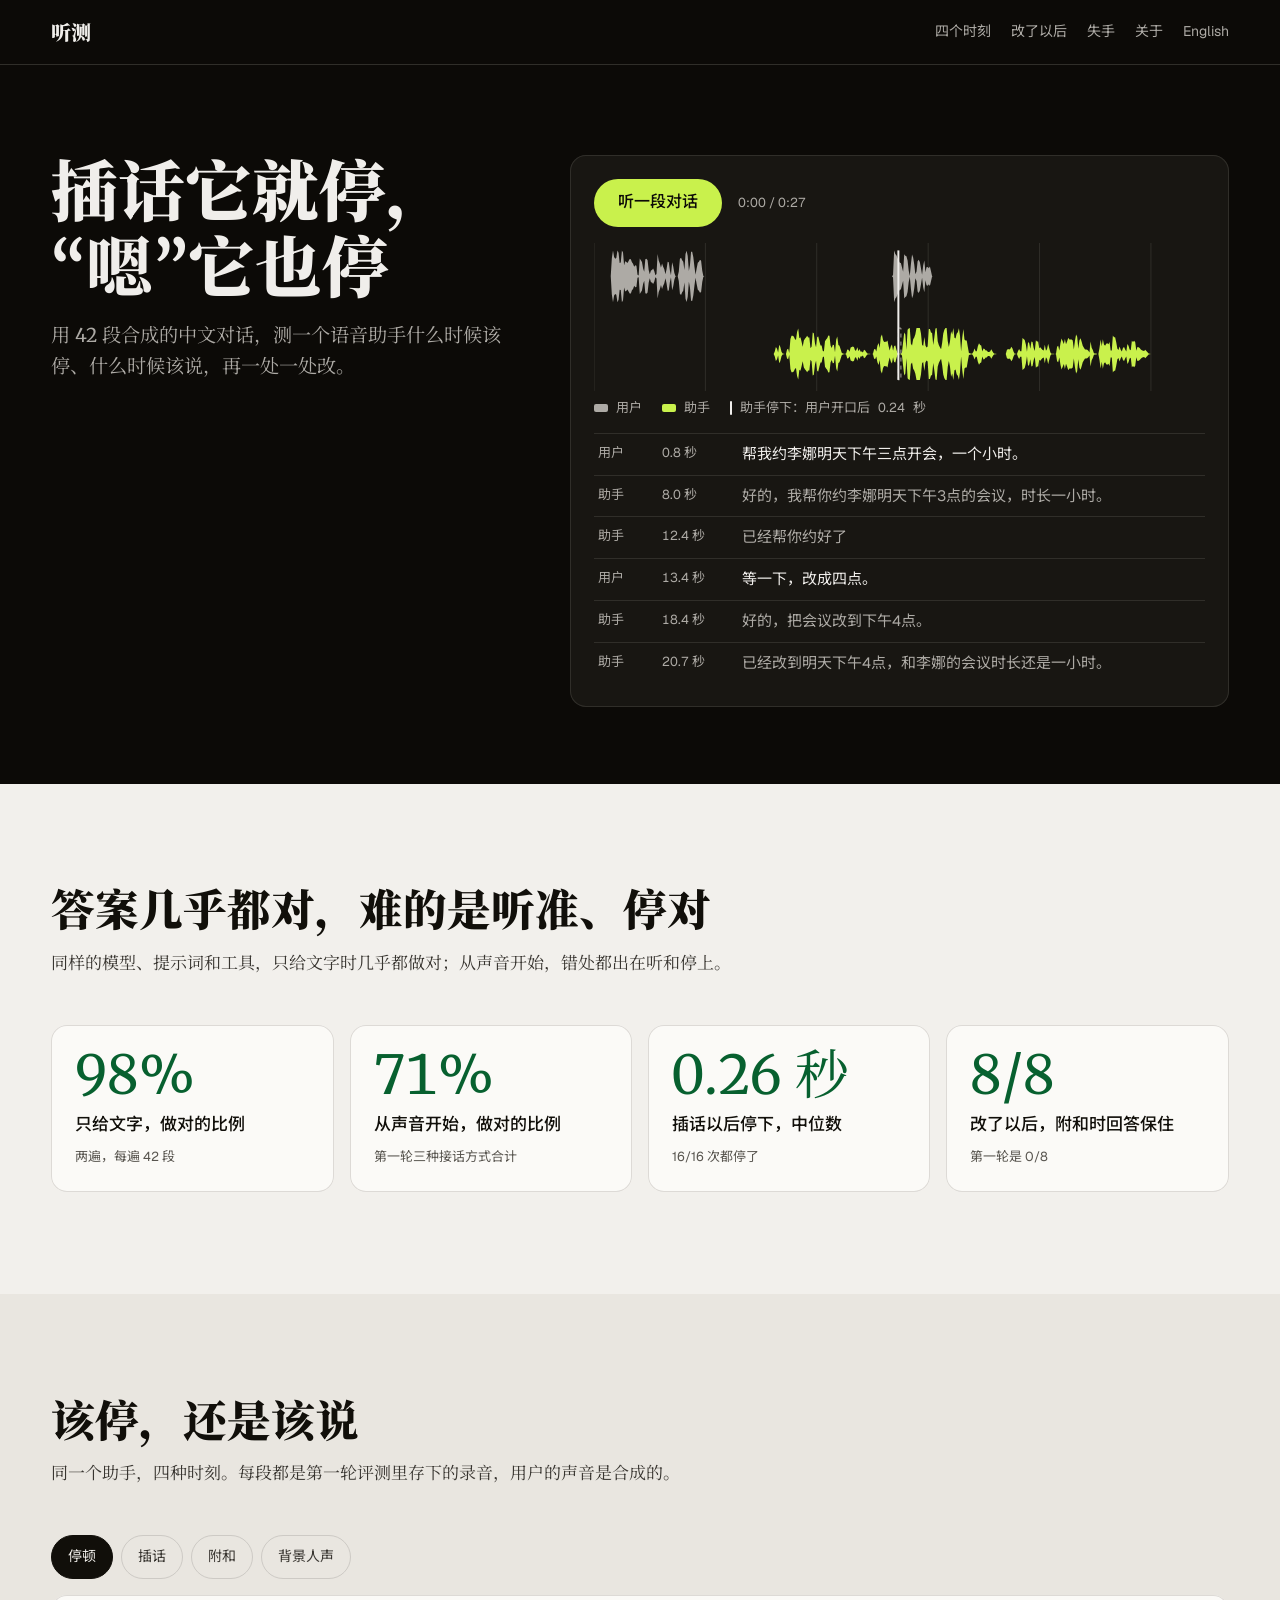
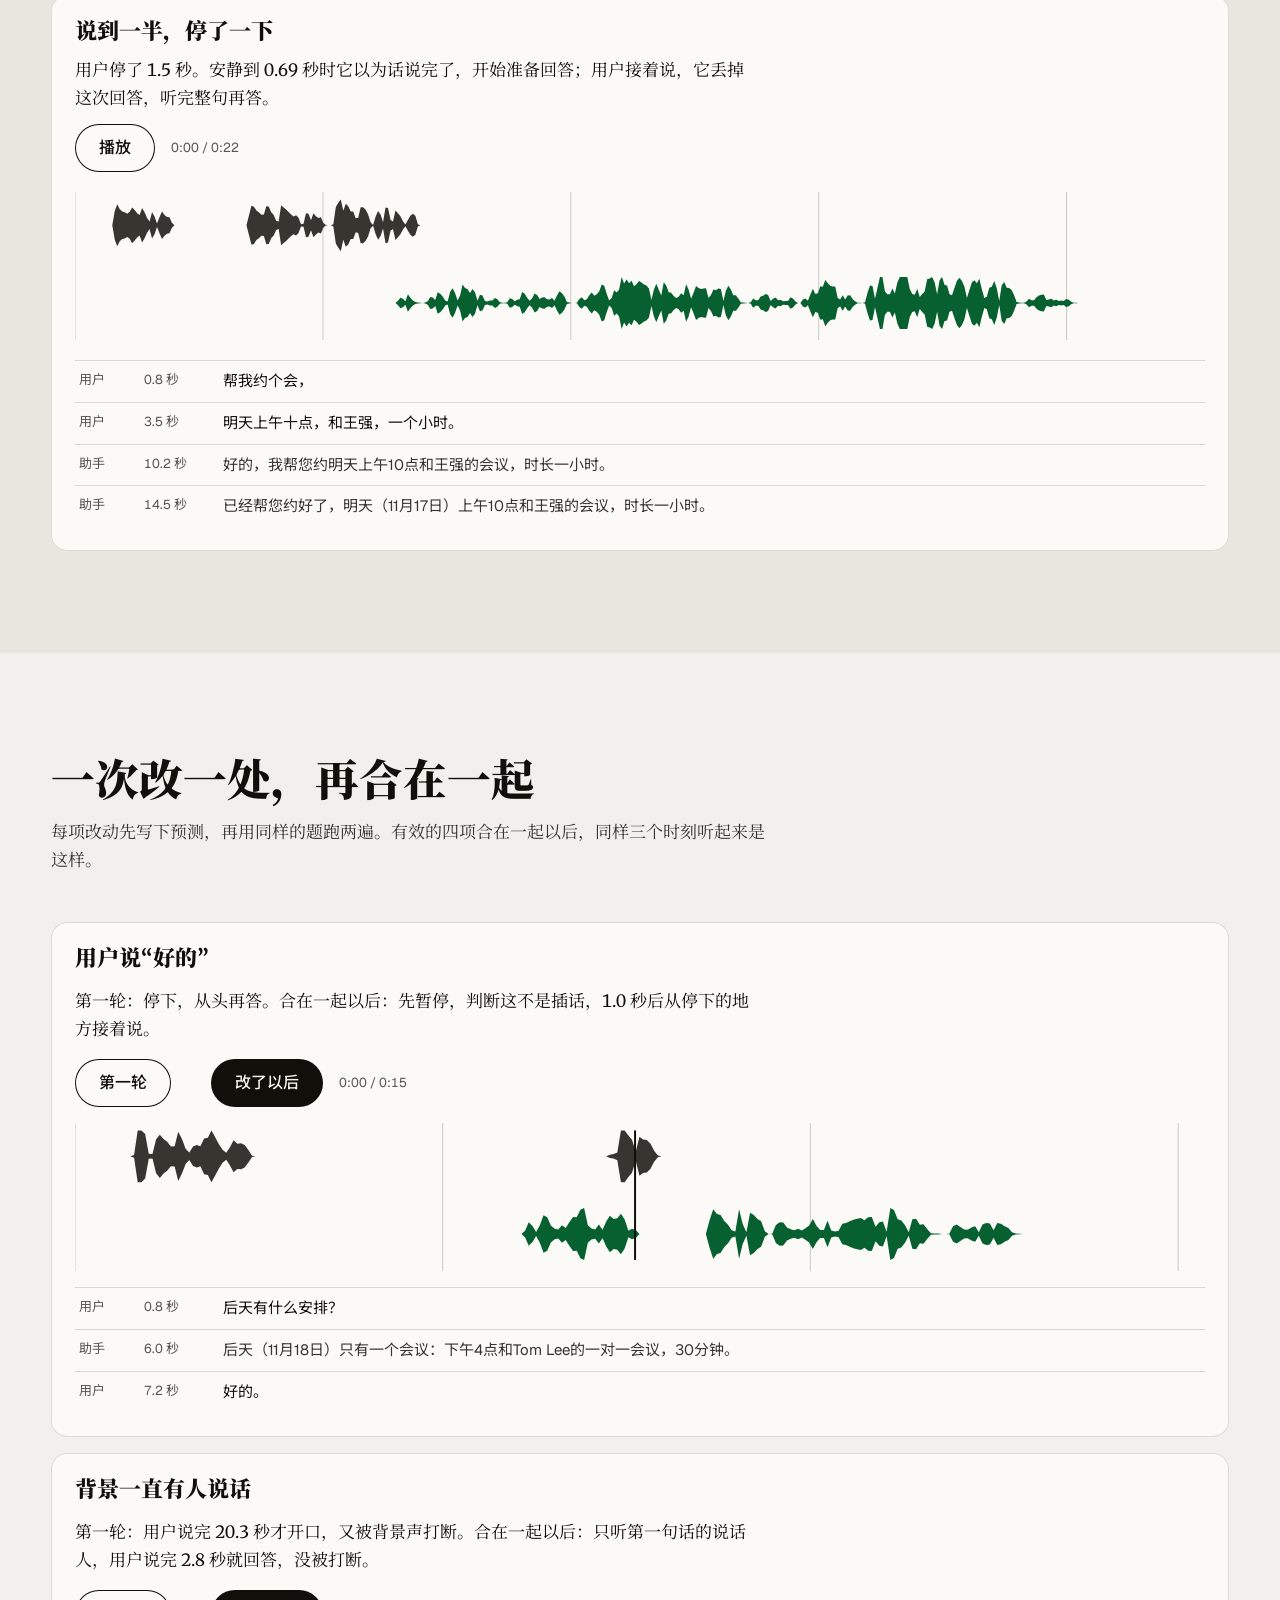
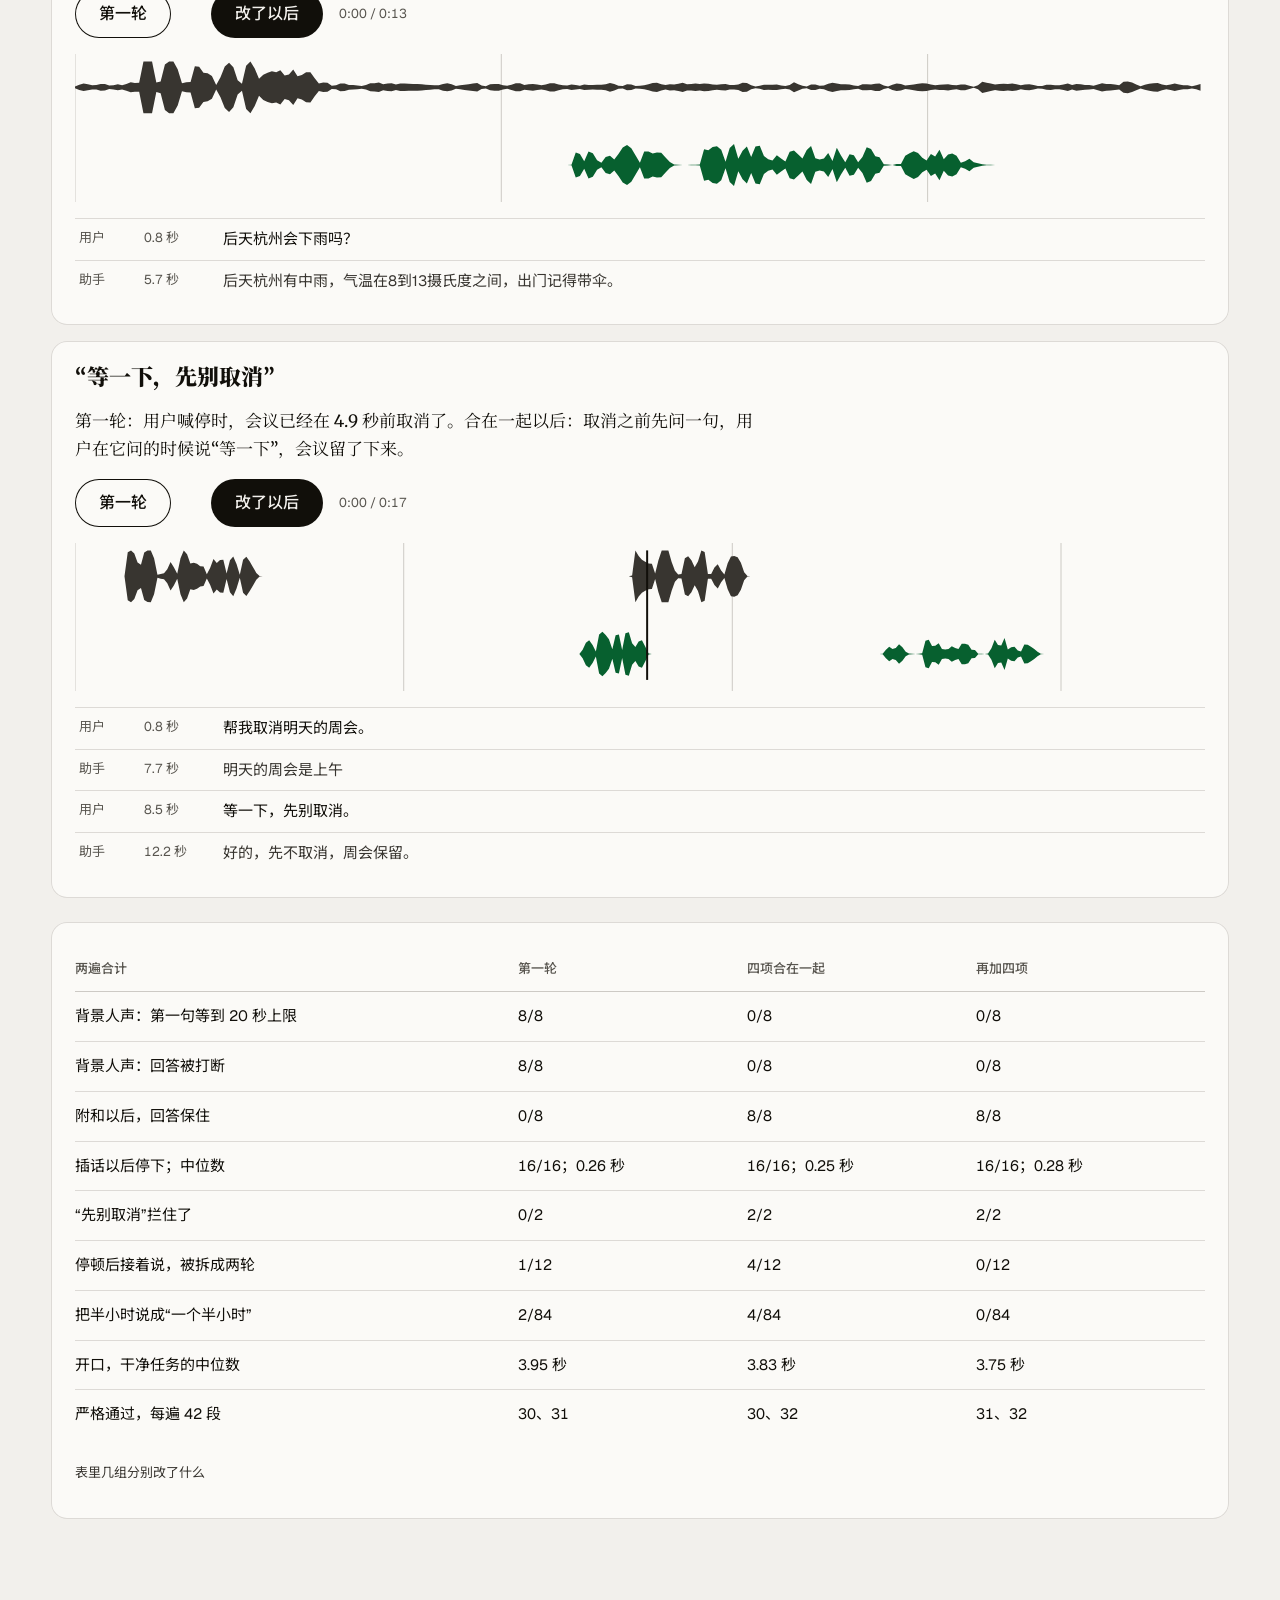
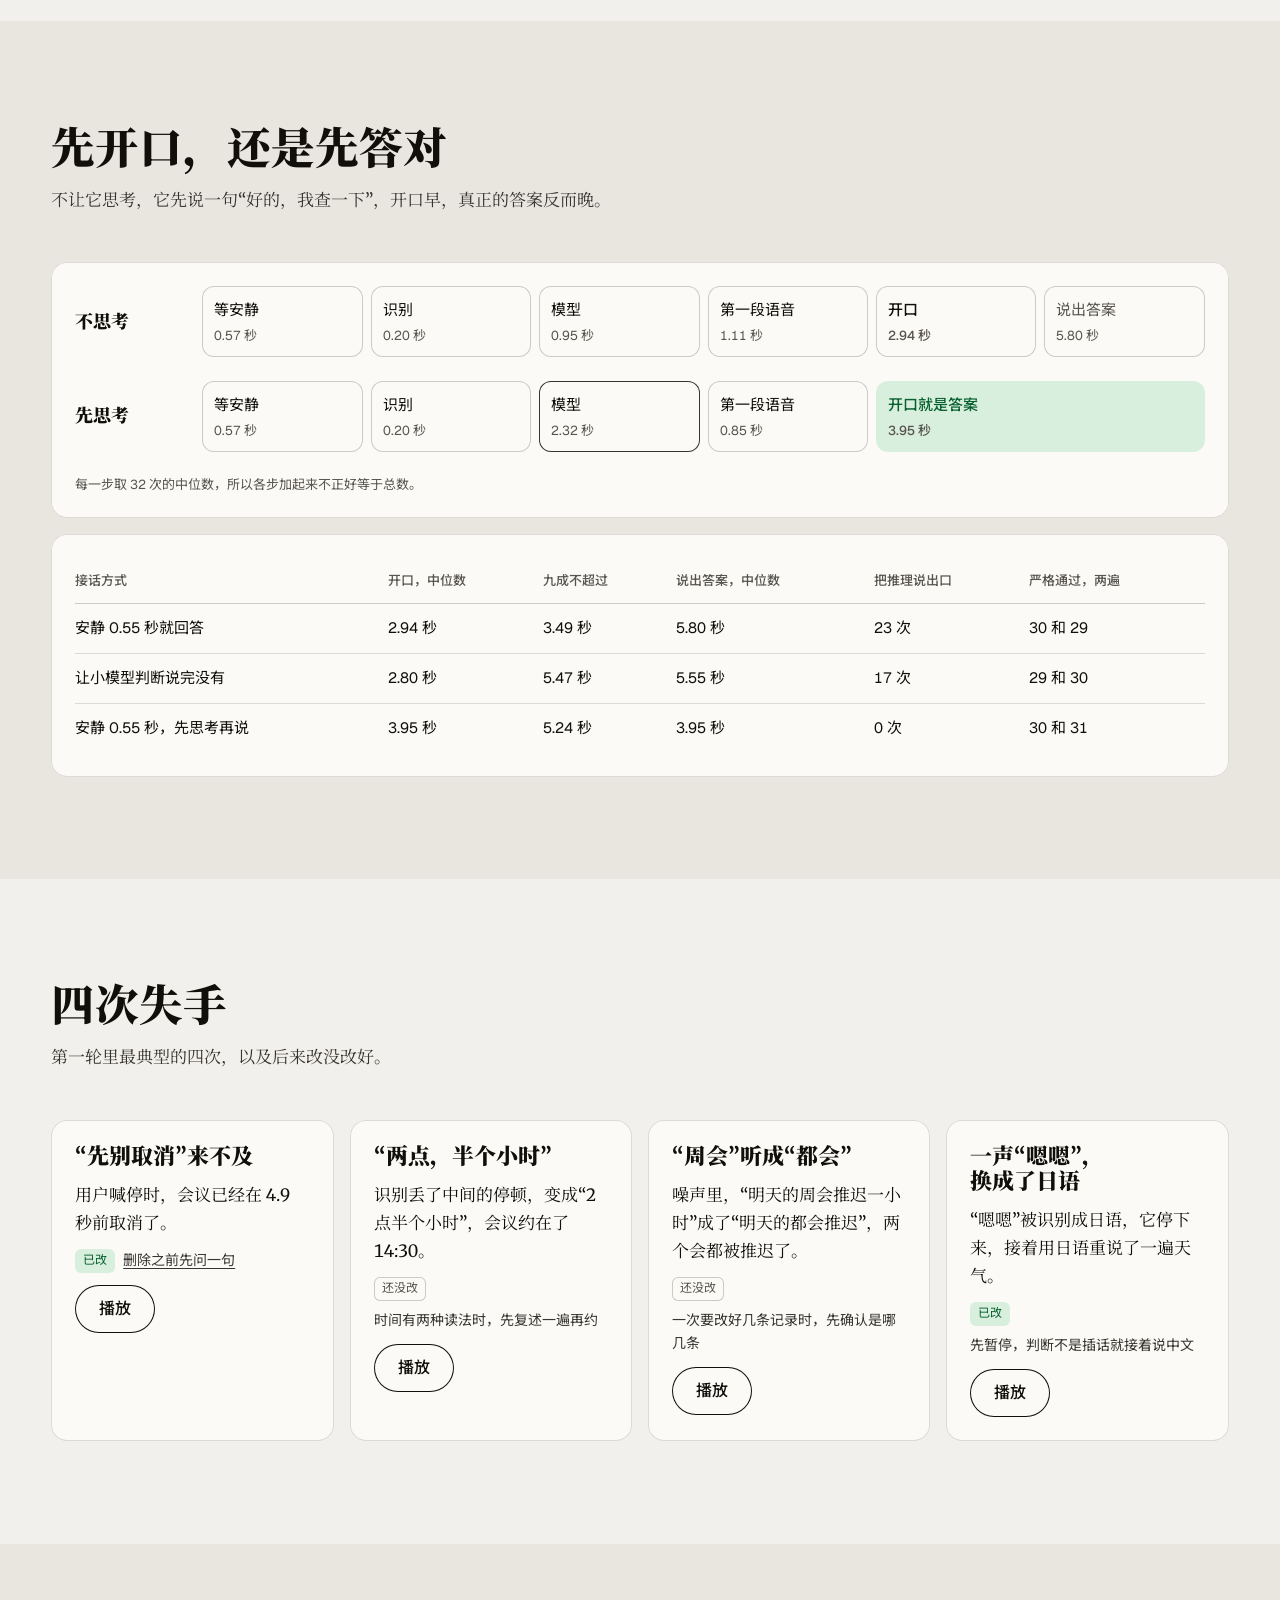
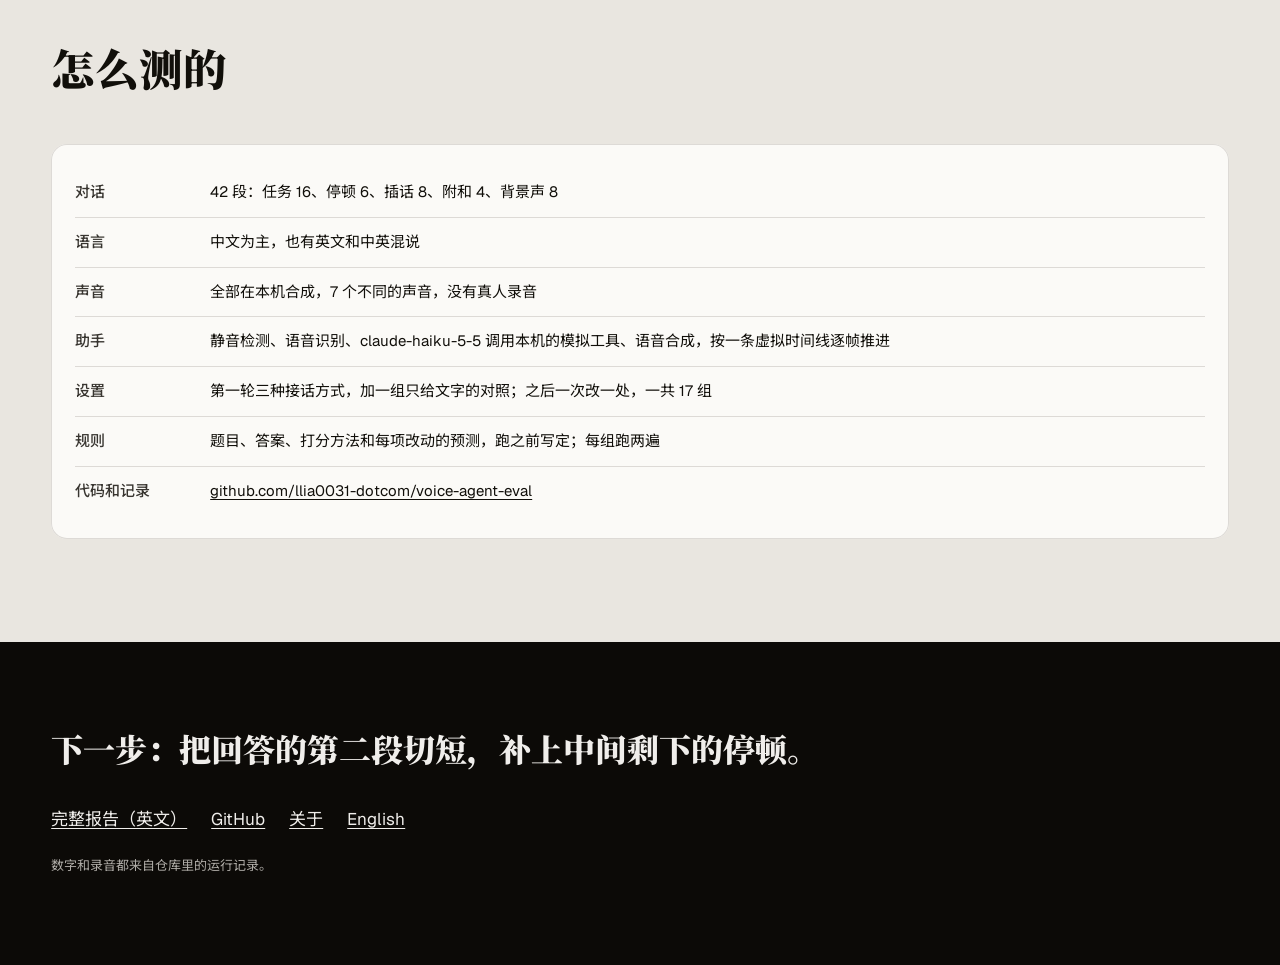
==== commit 21749c5a: "Update links to the new GitHub address" ====
--- a/index.html
+++ b/index.html
@@ -285,7 +285,7 @@
           <tr><th scope="row">助手</th><td>静音检测、语音识别、claude-haiku-5-5 调用本机的模拟工具、语音合成，按一条虚拟时间线逐帧推进</td></tr>
           <tr><th scope="row">设置</th><td>第一轮三种接话方式，加一组只给文字的对照；之后一次改一处，一共 17 组</td></tr>
           <tr><th scope="row">规则</th><td>题目、答案、打分方法和每项改动的预测，跑之前写定；每组跑两遍</td></tr>
-          <tr><th scope="row">代码和记录</th><td><a href="https://github.com/Jason-d-e/voice-agent-eval">github.com/Jason-d-e/voice-agent-eval</a></td></tr>
+          <tr><th scope="row">代码和记录</th><td><a href="https://github.com/llia0031-dotcom/voice-agent-eval">github.com/llia0031-dotcom/voice-agent-eval</a></td></tr>
         </tbody>
       </table>
     </div>
@@ -299,7 +299,7 @@
     <p class="foot__line">下一步：把回答的第二段切短，补上中间剩下的停顿。</p>
     <ul class="foot__links">
       <li><a href="report.html" hreflang="en">完整报告（英文）</a></li>
-      <li><a href="https://github.com/Jason-d-e/voice-agent-eval">GitHub</a></li>
+      <li><a href="https://github.com/llia0031-dotcom/voice-agent-eval">GitHub</a></li>
       <li><a href="about.html">关于</a></li>
       <li><a href="en.html" lang="en" hreflang="en">English</a></li>
     </ul>
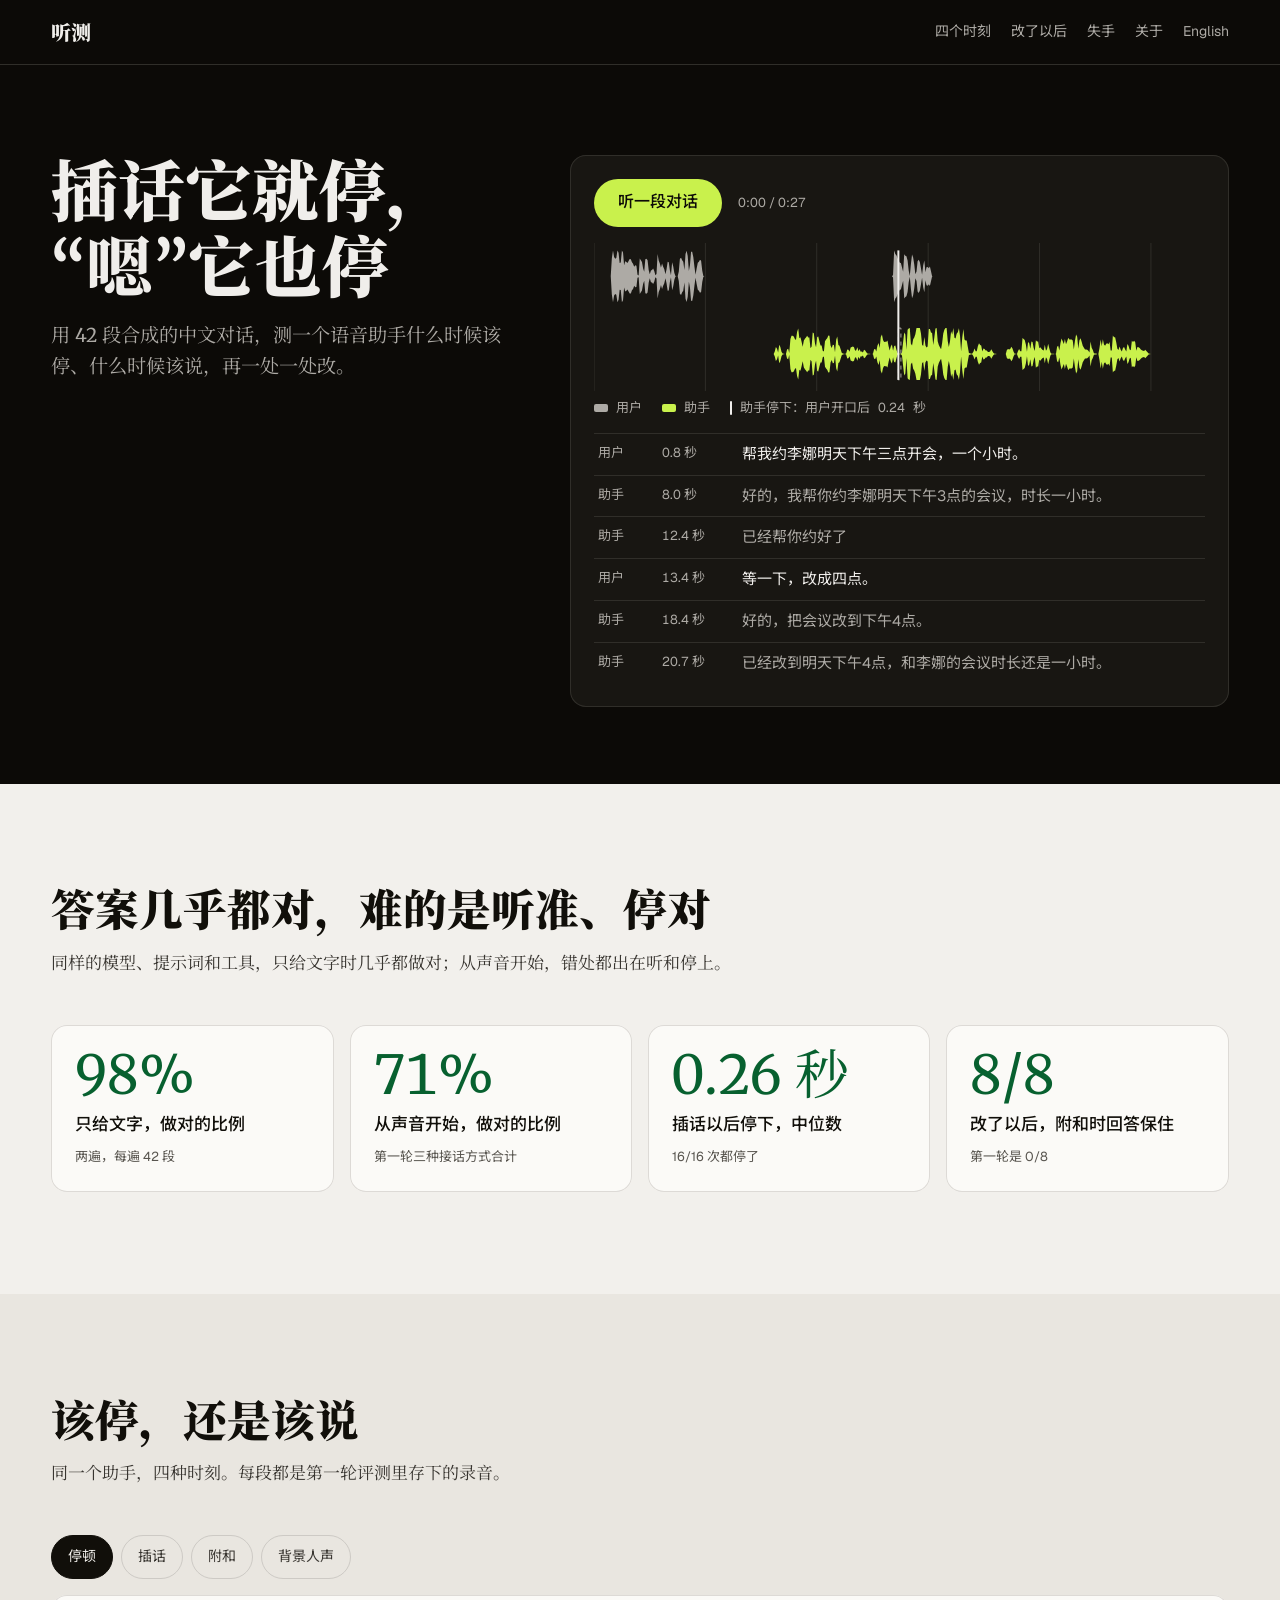
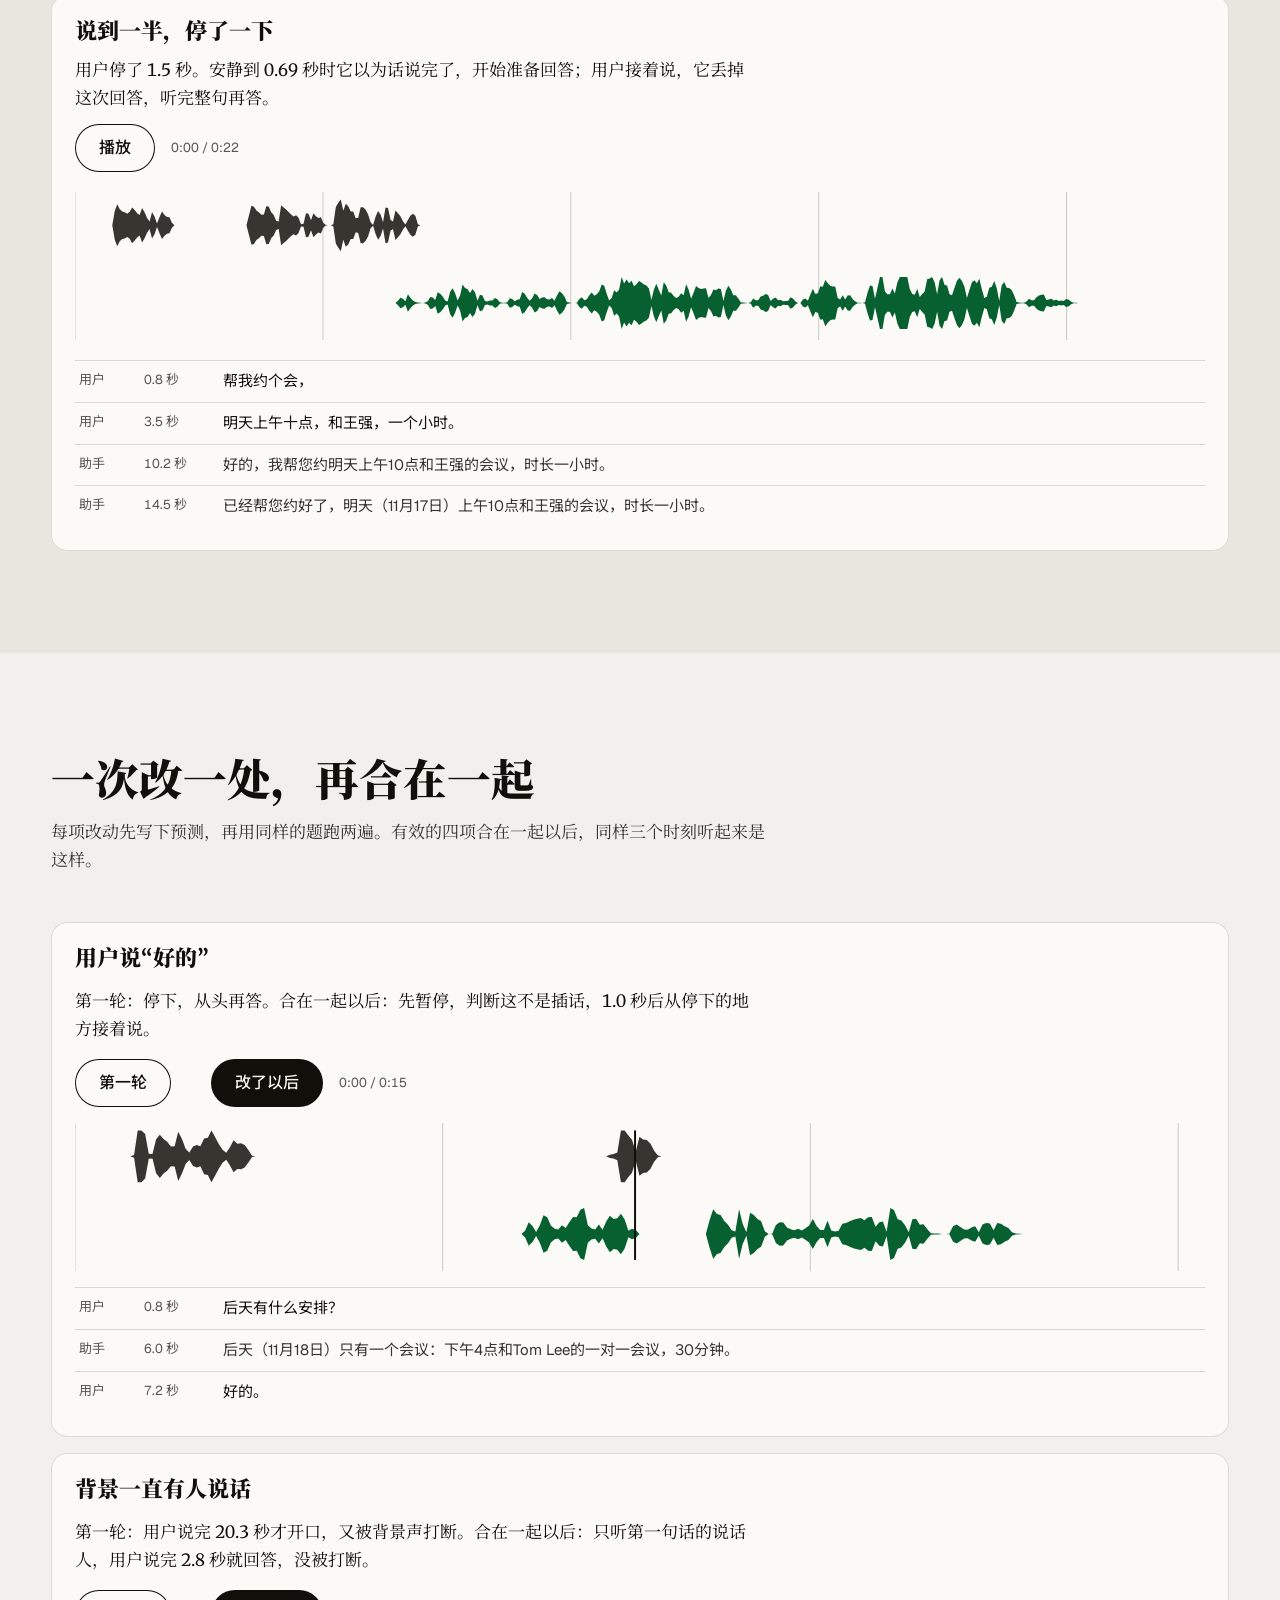
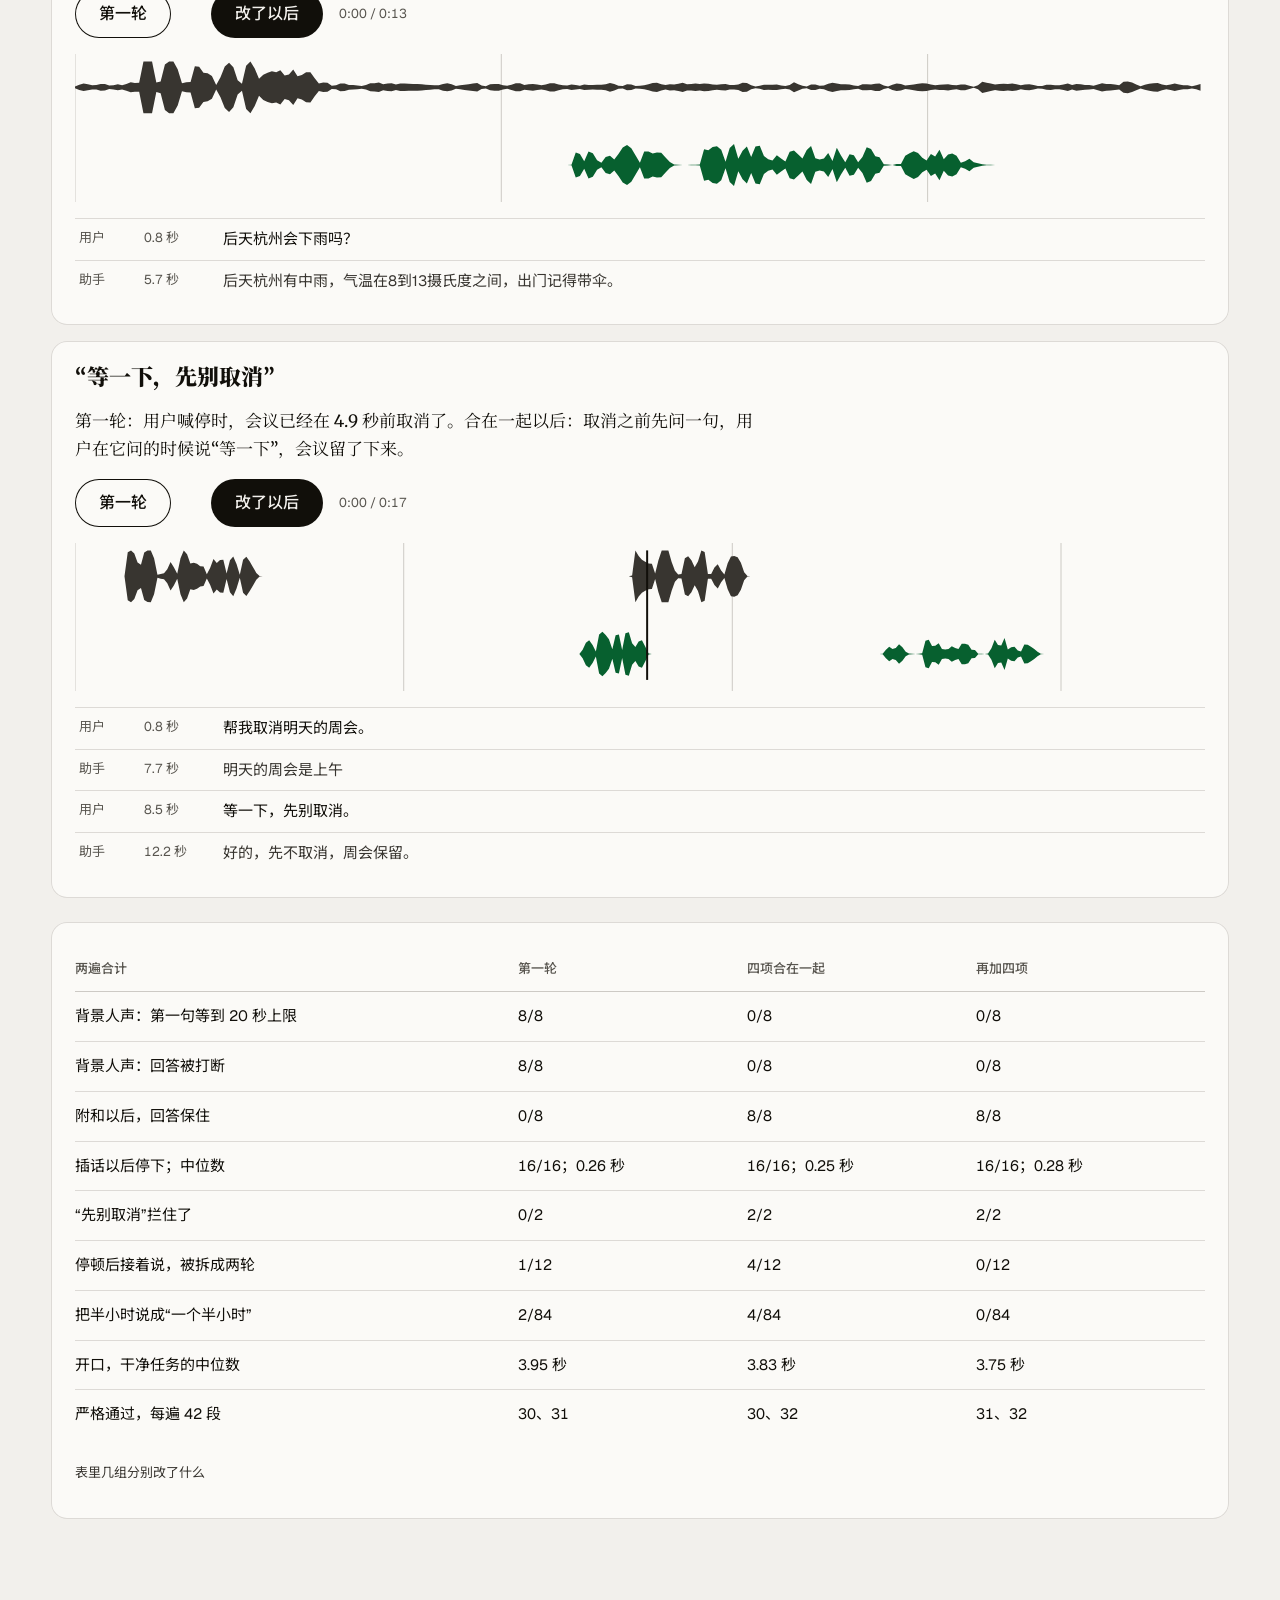
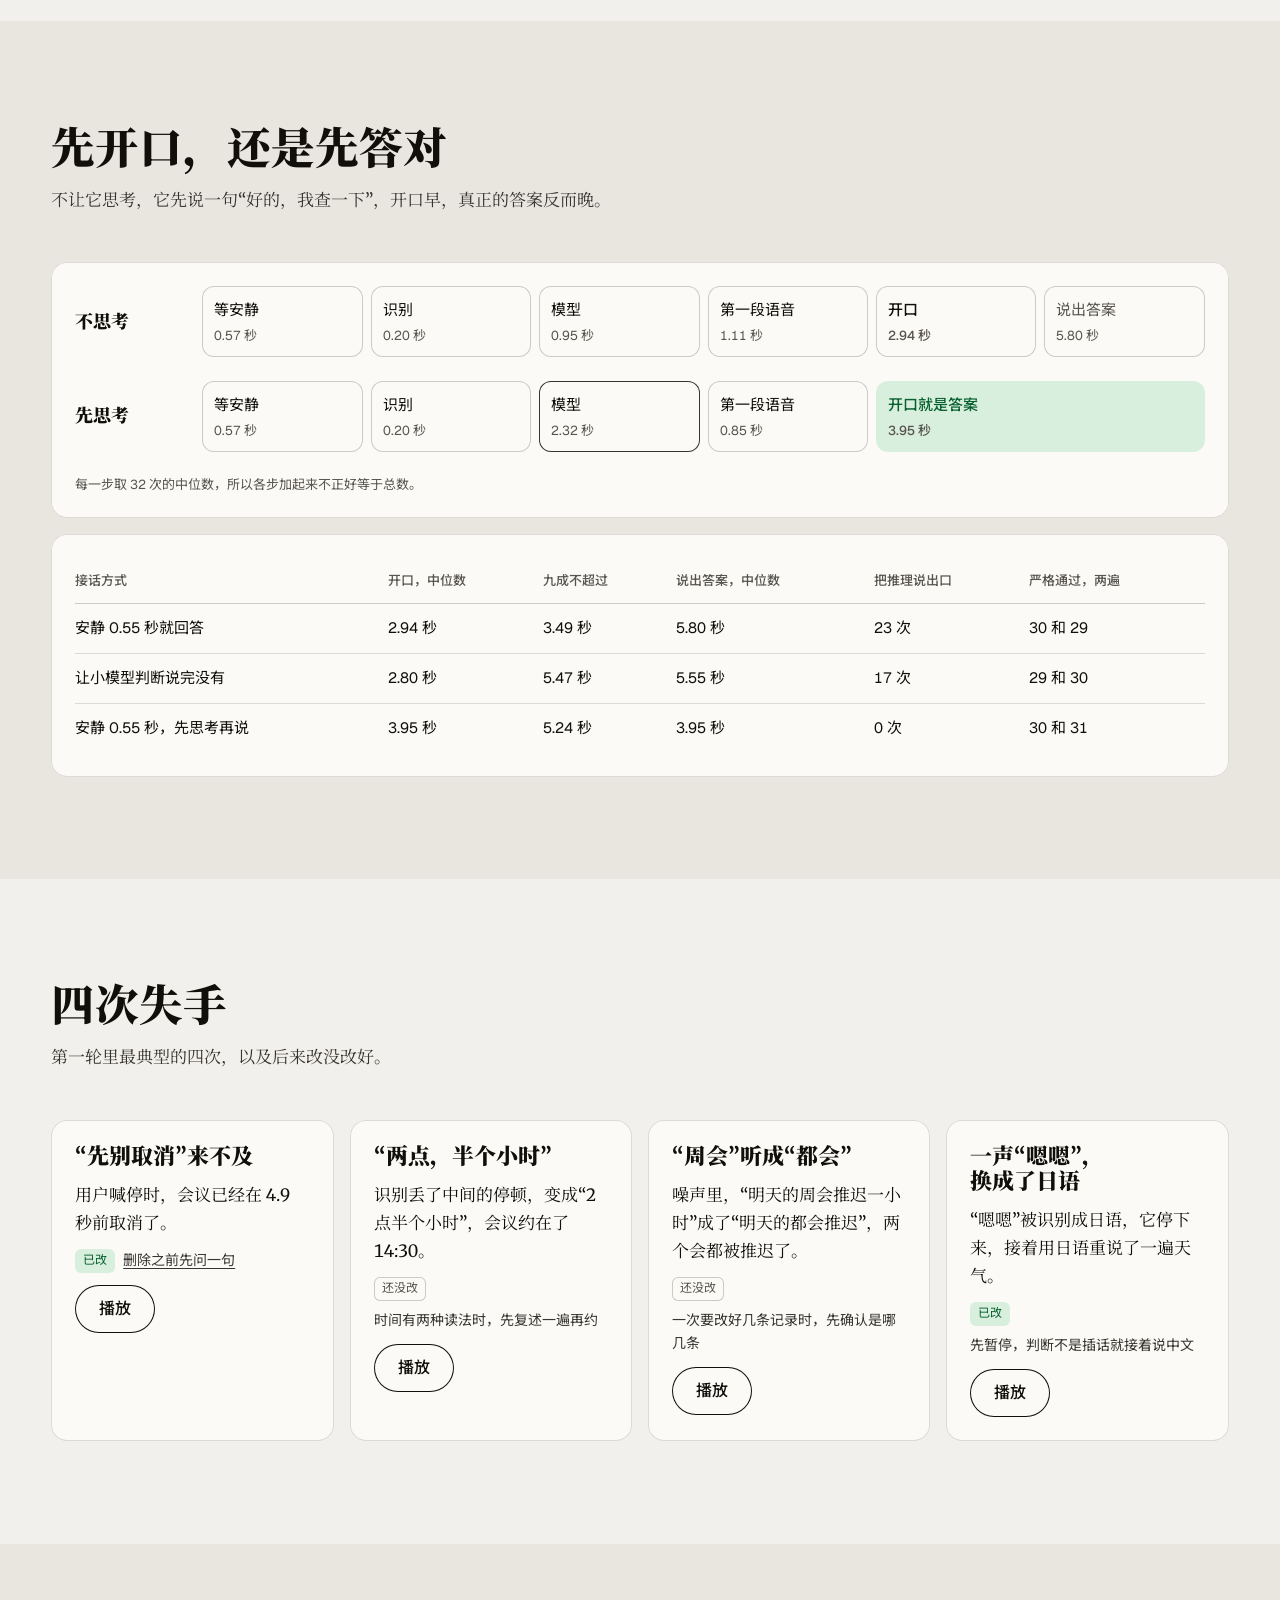
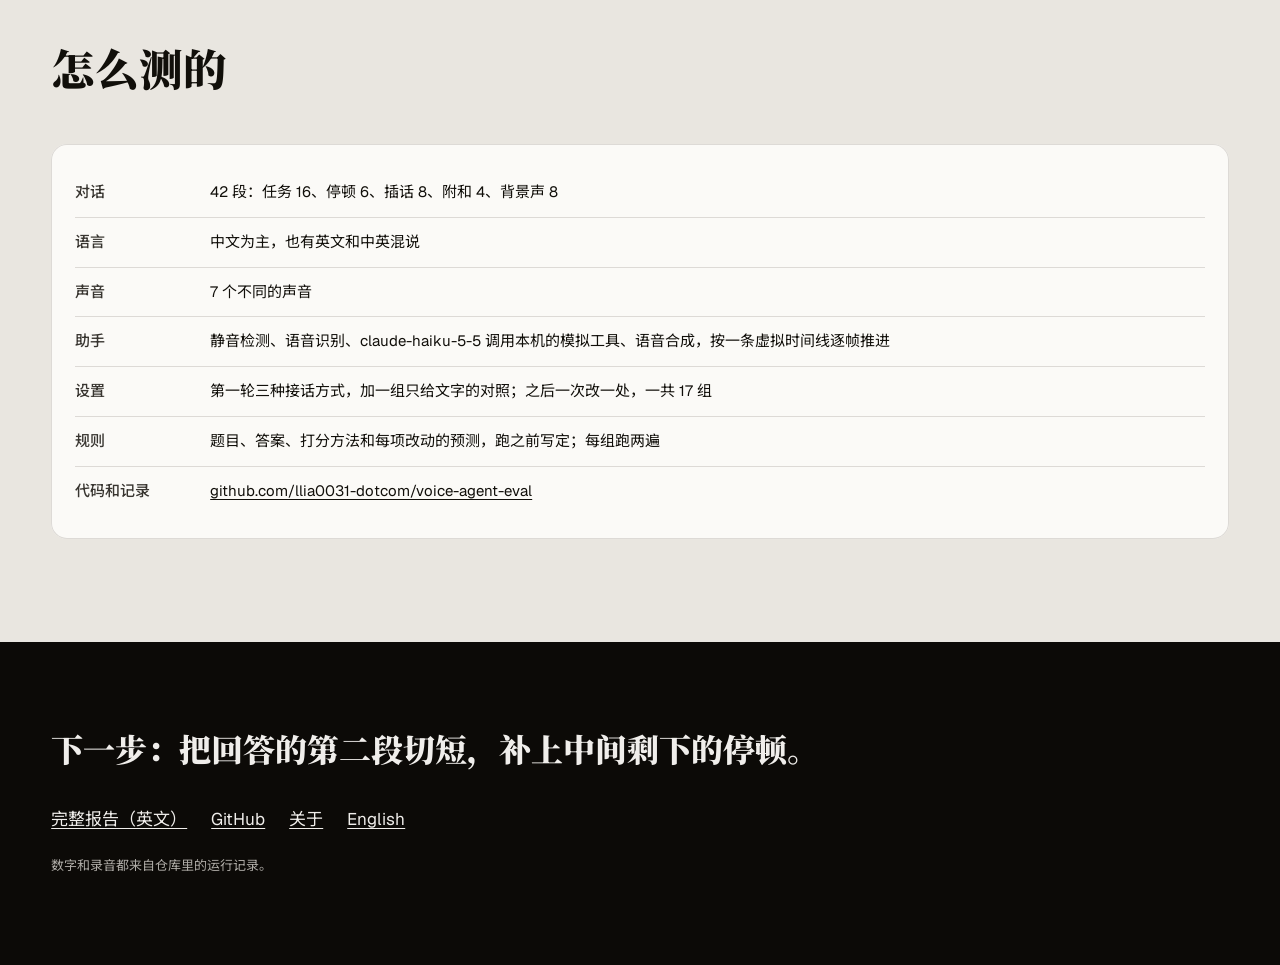
==== commit 7073a909: "Say once that the user voices are synthetic" ====
--- a/index.html
+++ b/index.html
@@ -80,7 +80,7 @@
   <div class="k-wrap">
     <div class="k-head">
       <h2 id="moments-title">该停，还是该说</h2>
-      <p>同一个助手，四种时刻。每段都是第一轮评测里存下的录音，用户的声音是合成的。</p>
+      <p>同一个助手，四种时刻。每段都是第一轮评测里存下的录音。</p>
     </div>
     <div data-k-tabs>
       <div class="k-tabs" role="tablist" aria-label="四个时刻">
@@ -281,7 +281,7 @@
         <tbody>
           <tr><th scope="row">对话</th><td>42 段：任务 16、停顿 6、插话 8、附和 4、背景声 8</td></tr>
           <tr><th scope="row">语言</th><td>中文为主，也有英文和中英混说</td></tr>
-          <tr><th scope="row">声音</th><td>全部在本机合成，7 个不同的声音，没有真人录音</td></tr>
+          <tr><th scope="row">声音</th><td>7 个不同的声音</td></tr>
           <tr><th scope="row">助手</th><td>静音检测、语音识别、claude-haiku-5-5 调用本机的模拟工具、语音合成，按一条虚拟时间线逐帧推进</td></tr>
           <tr><th scope="row">设置</th><td>第一轮三种接话方式，加一组只给文字的对照；之后一次改一处，一共 17 组</td></tr>
           <tr><th scope="row">规则</th><td>题目、答案、打分方法和每项改动的预测，跑之前写定；每组跑两遍</td></tr>
